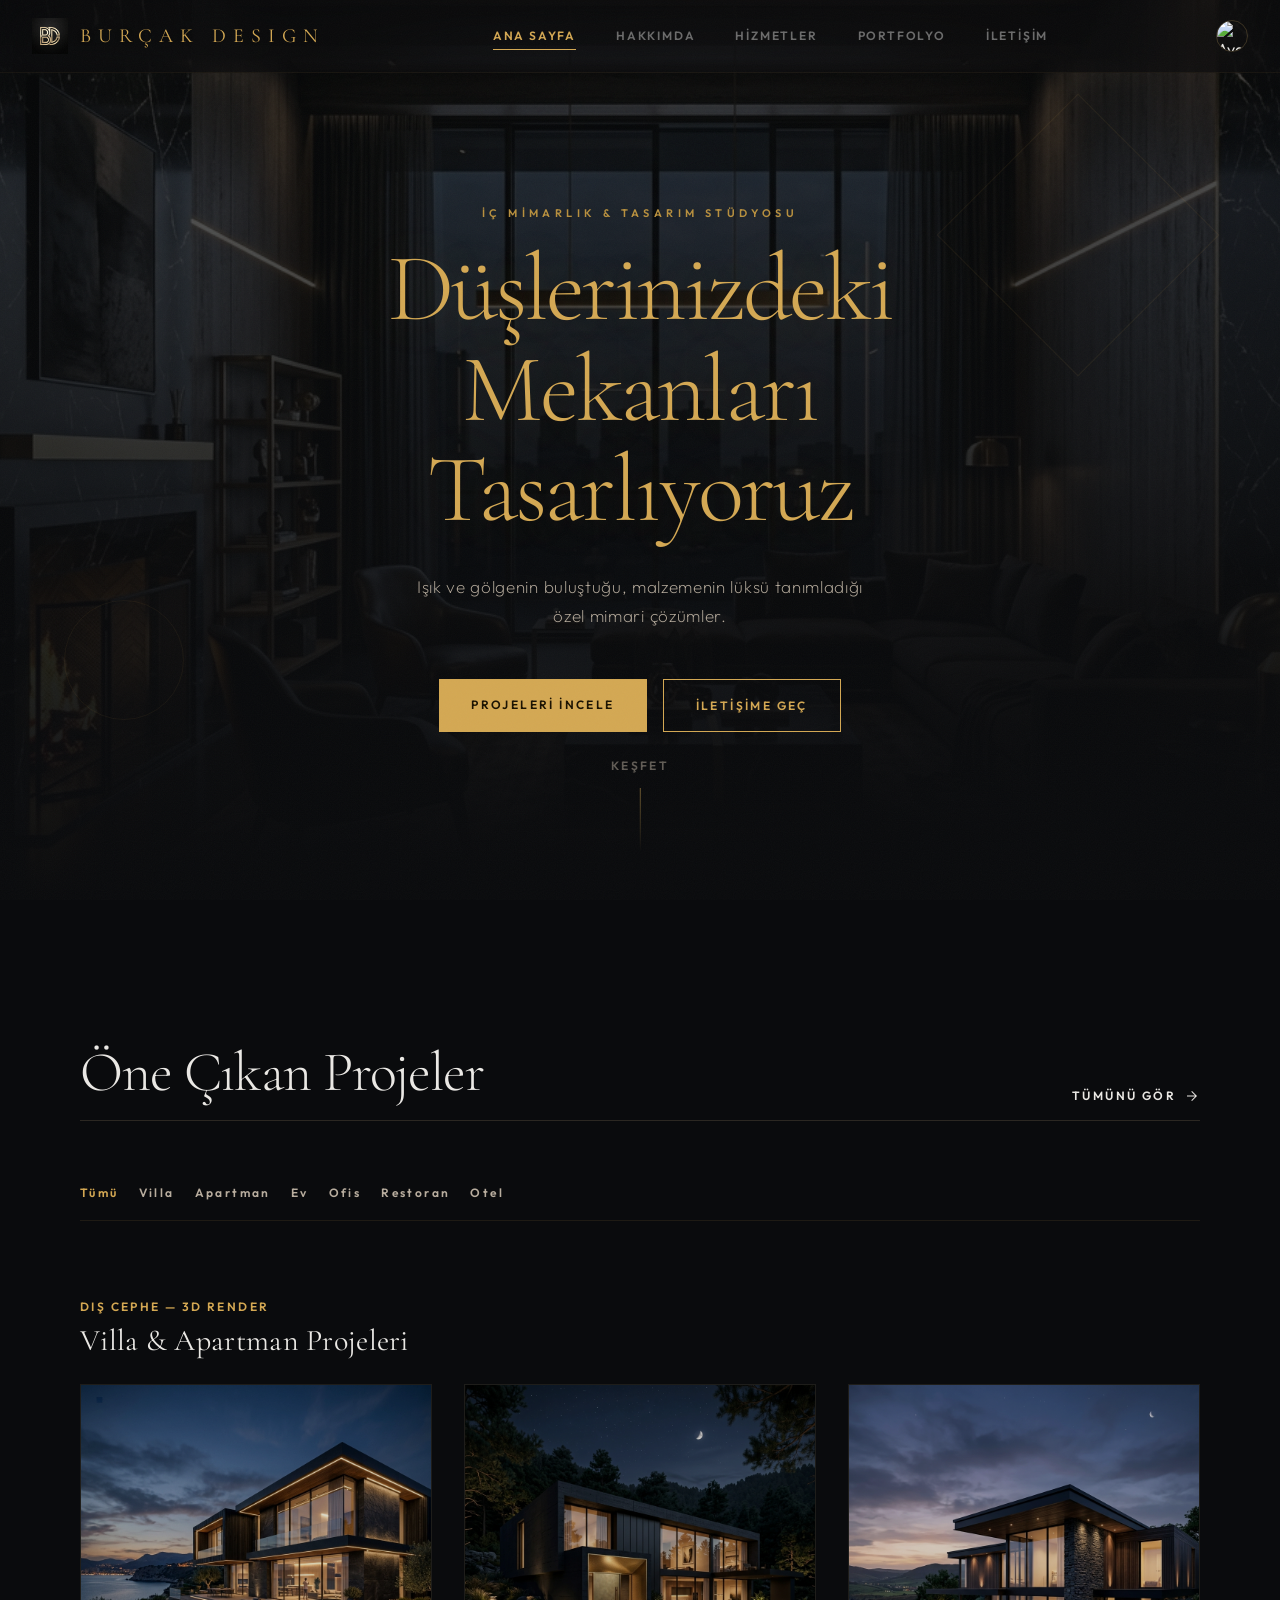
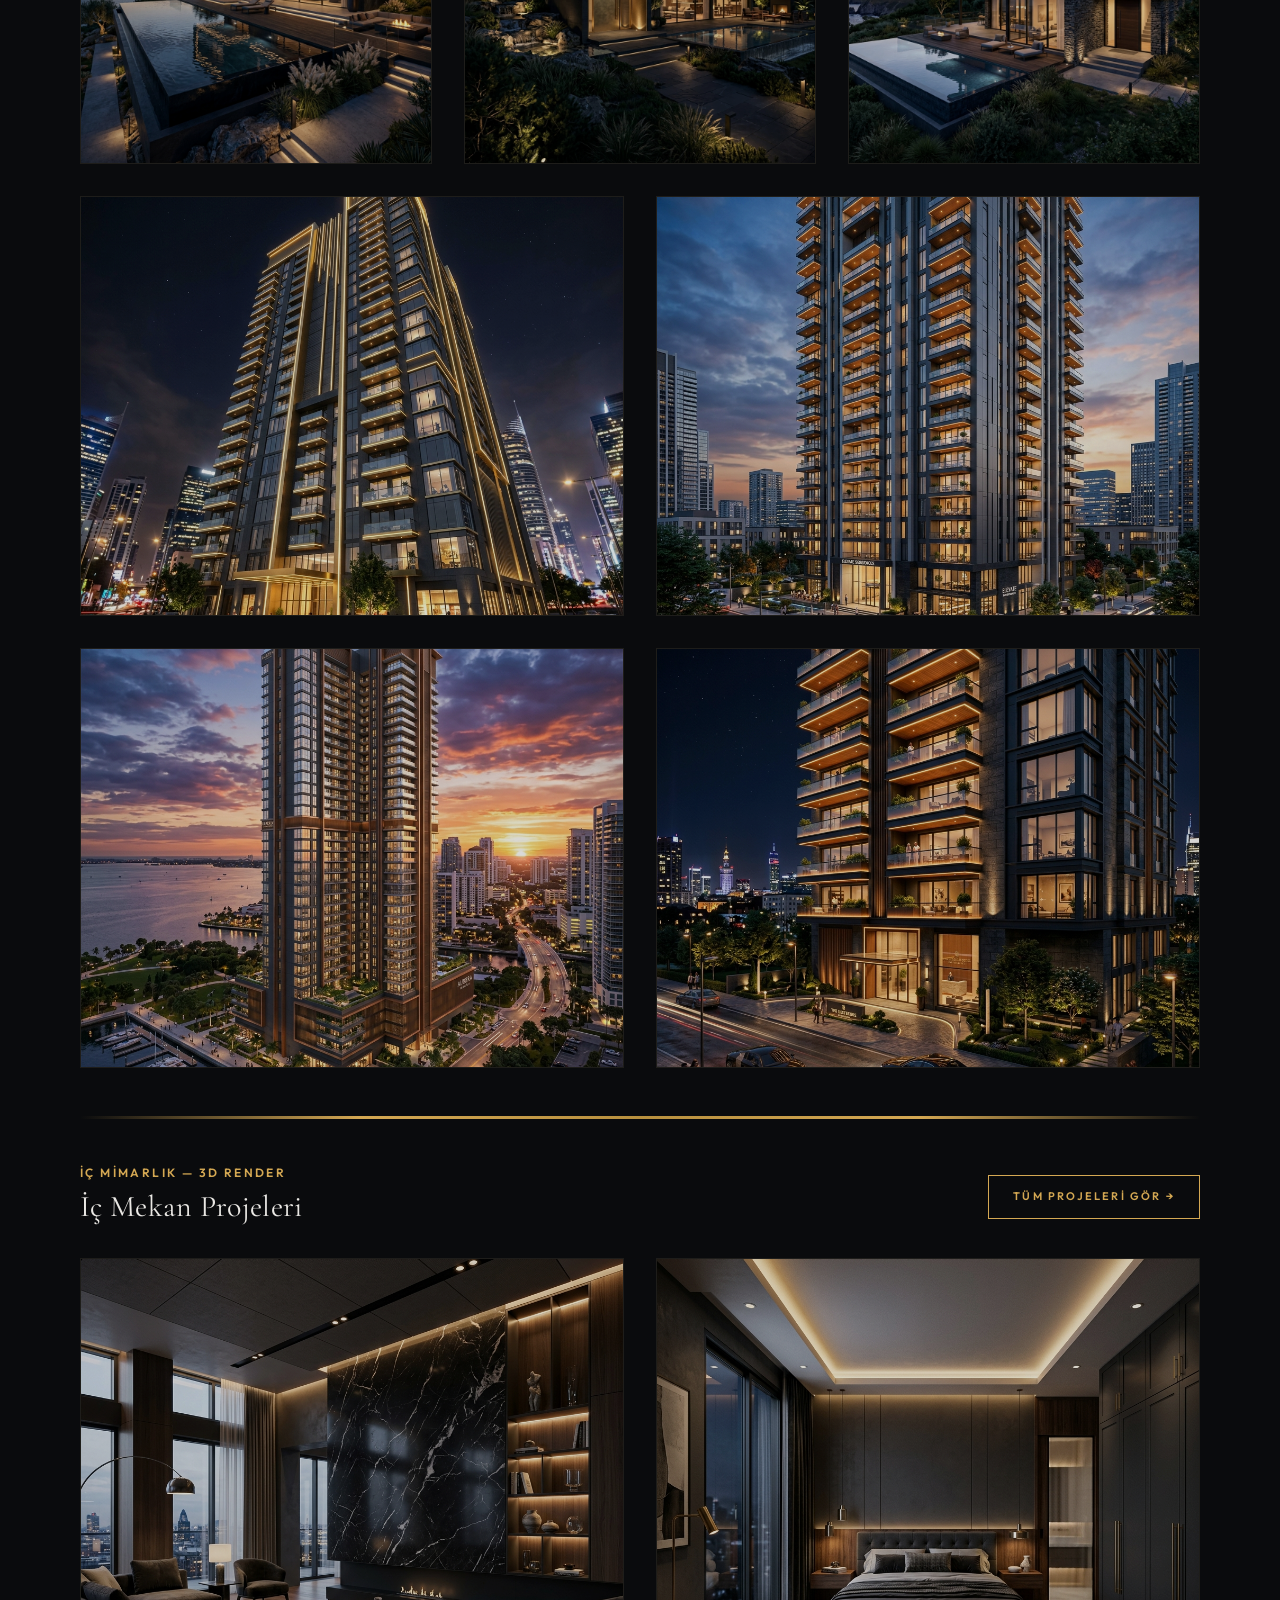
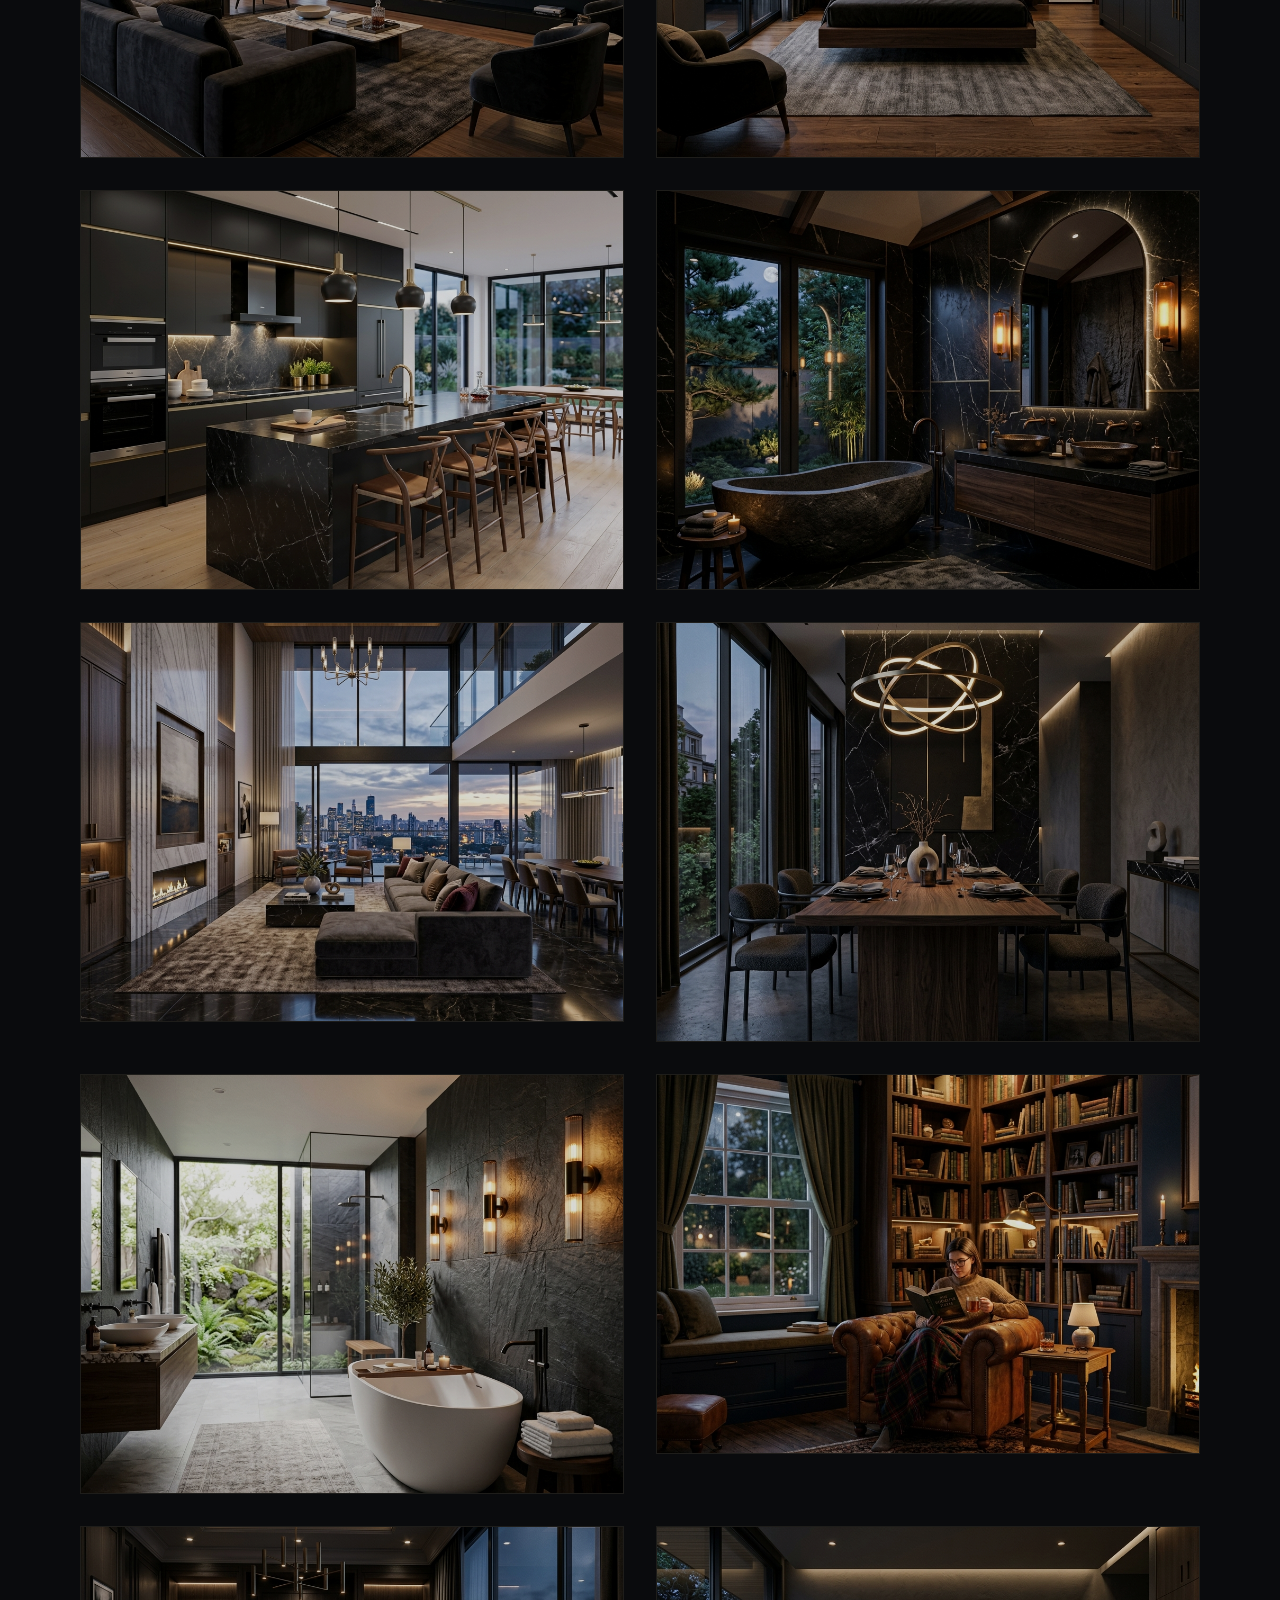
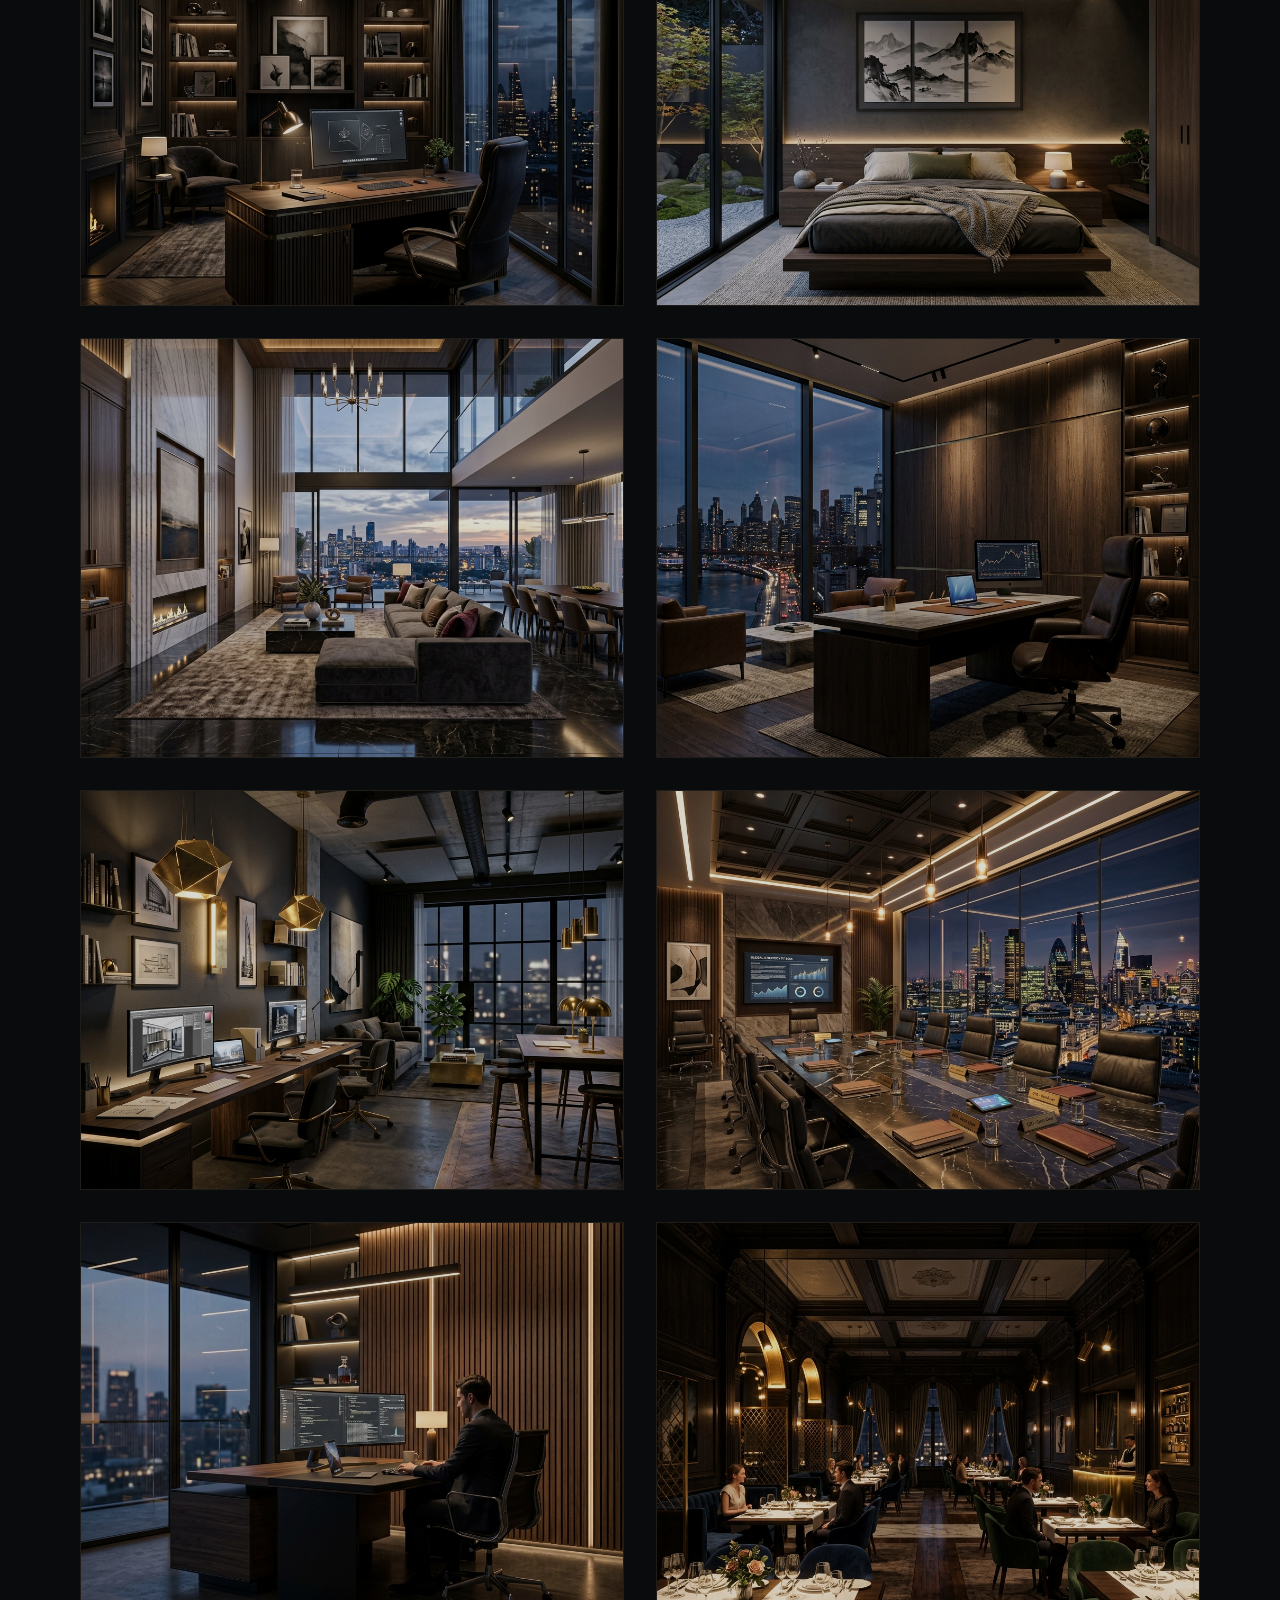
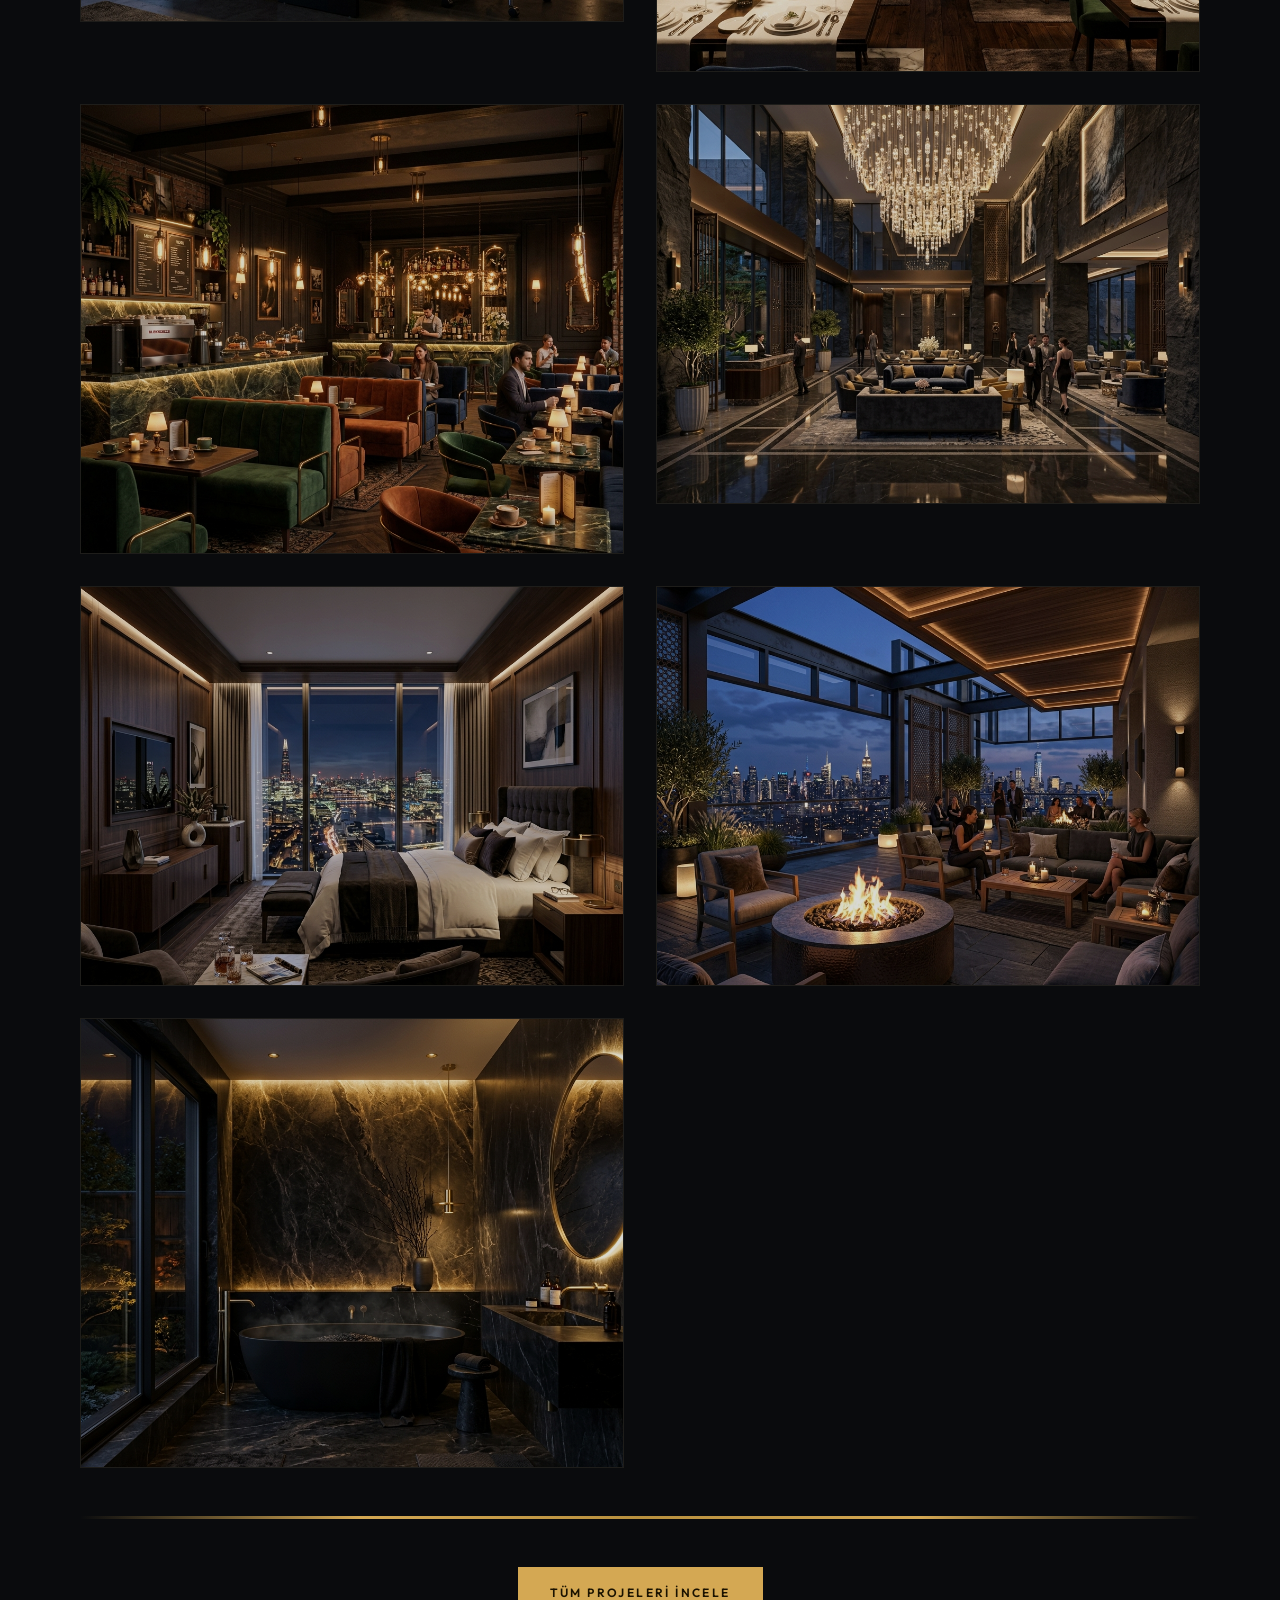
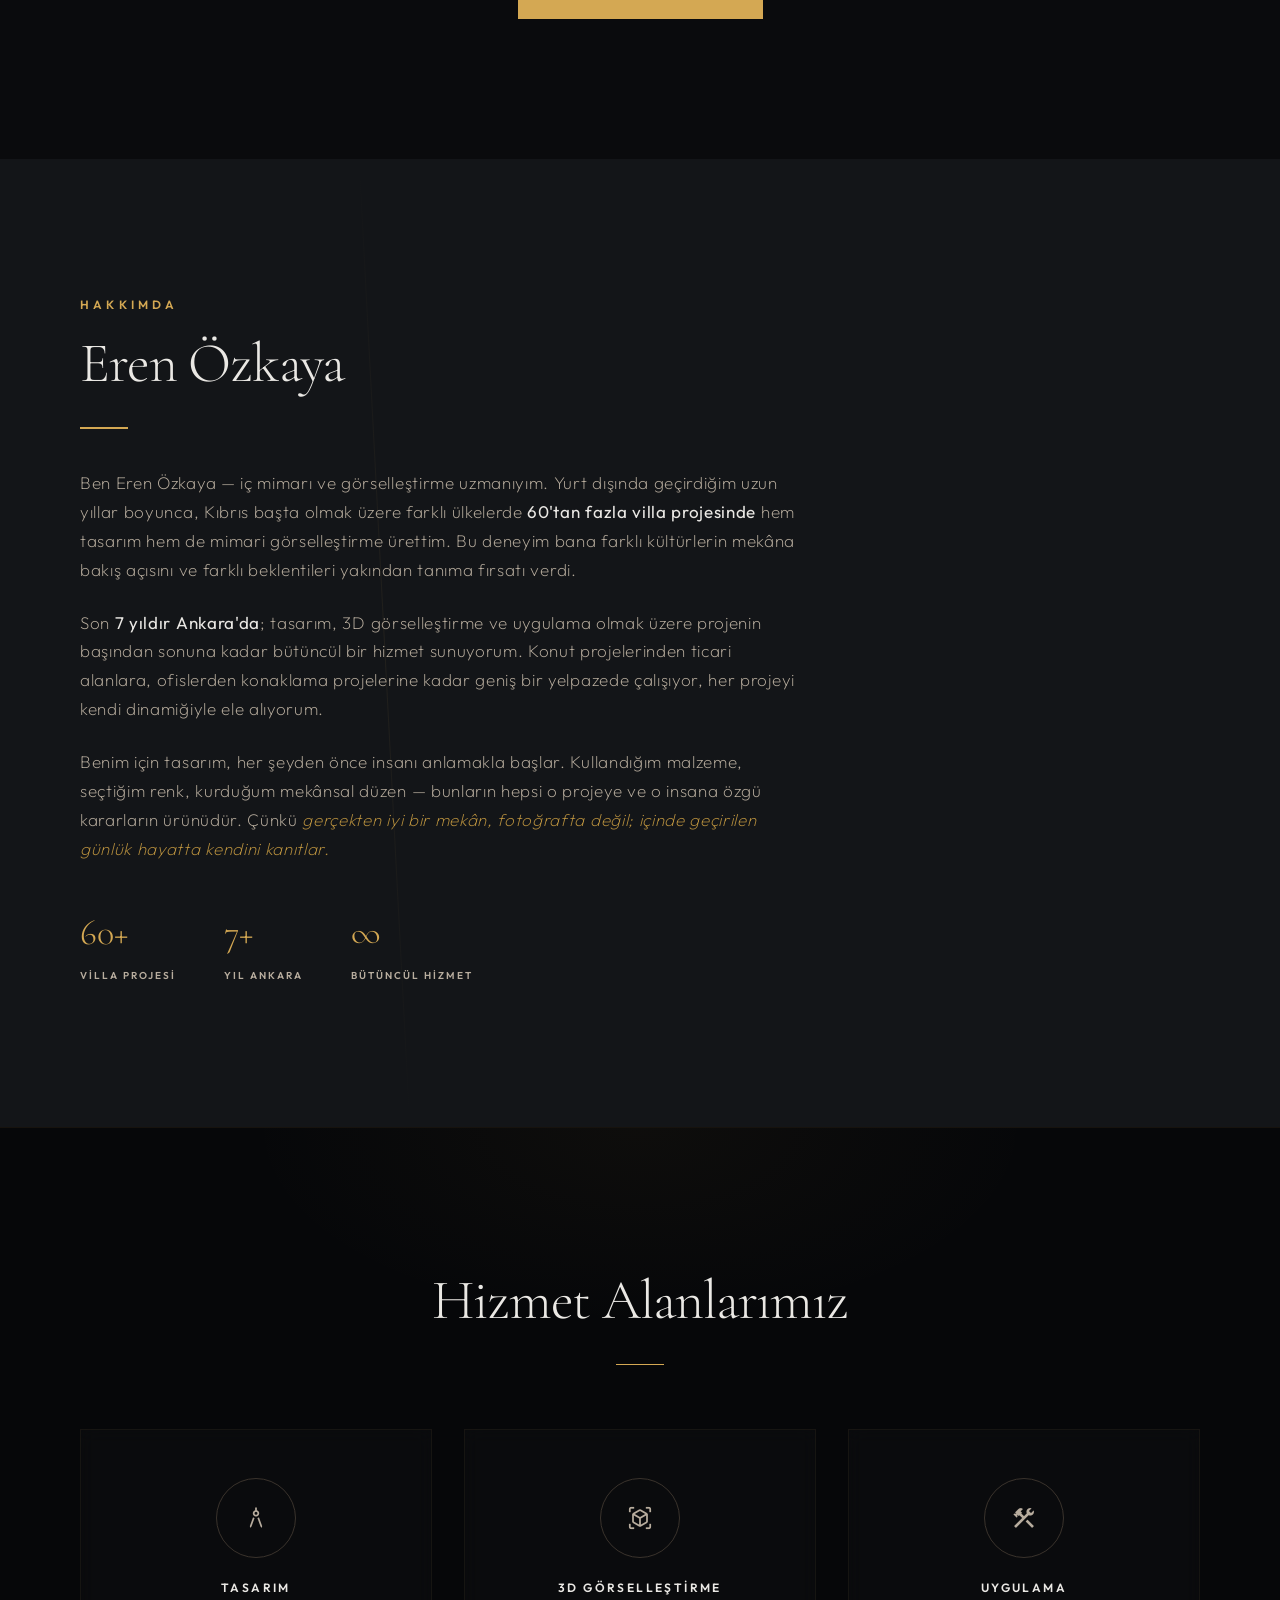
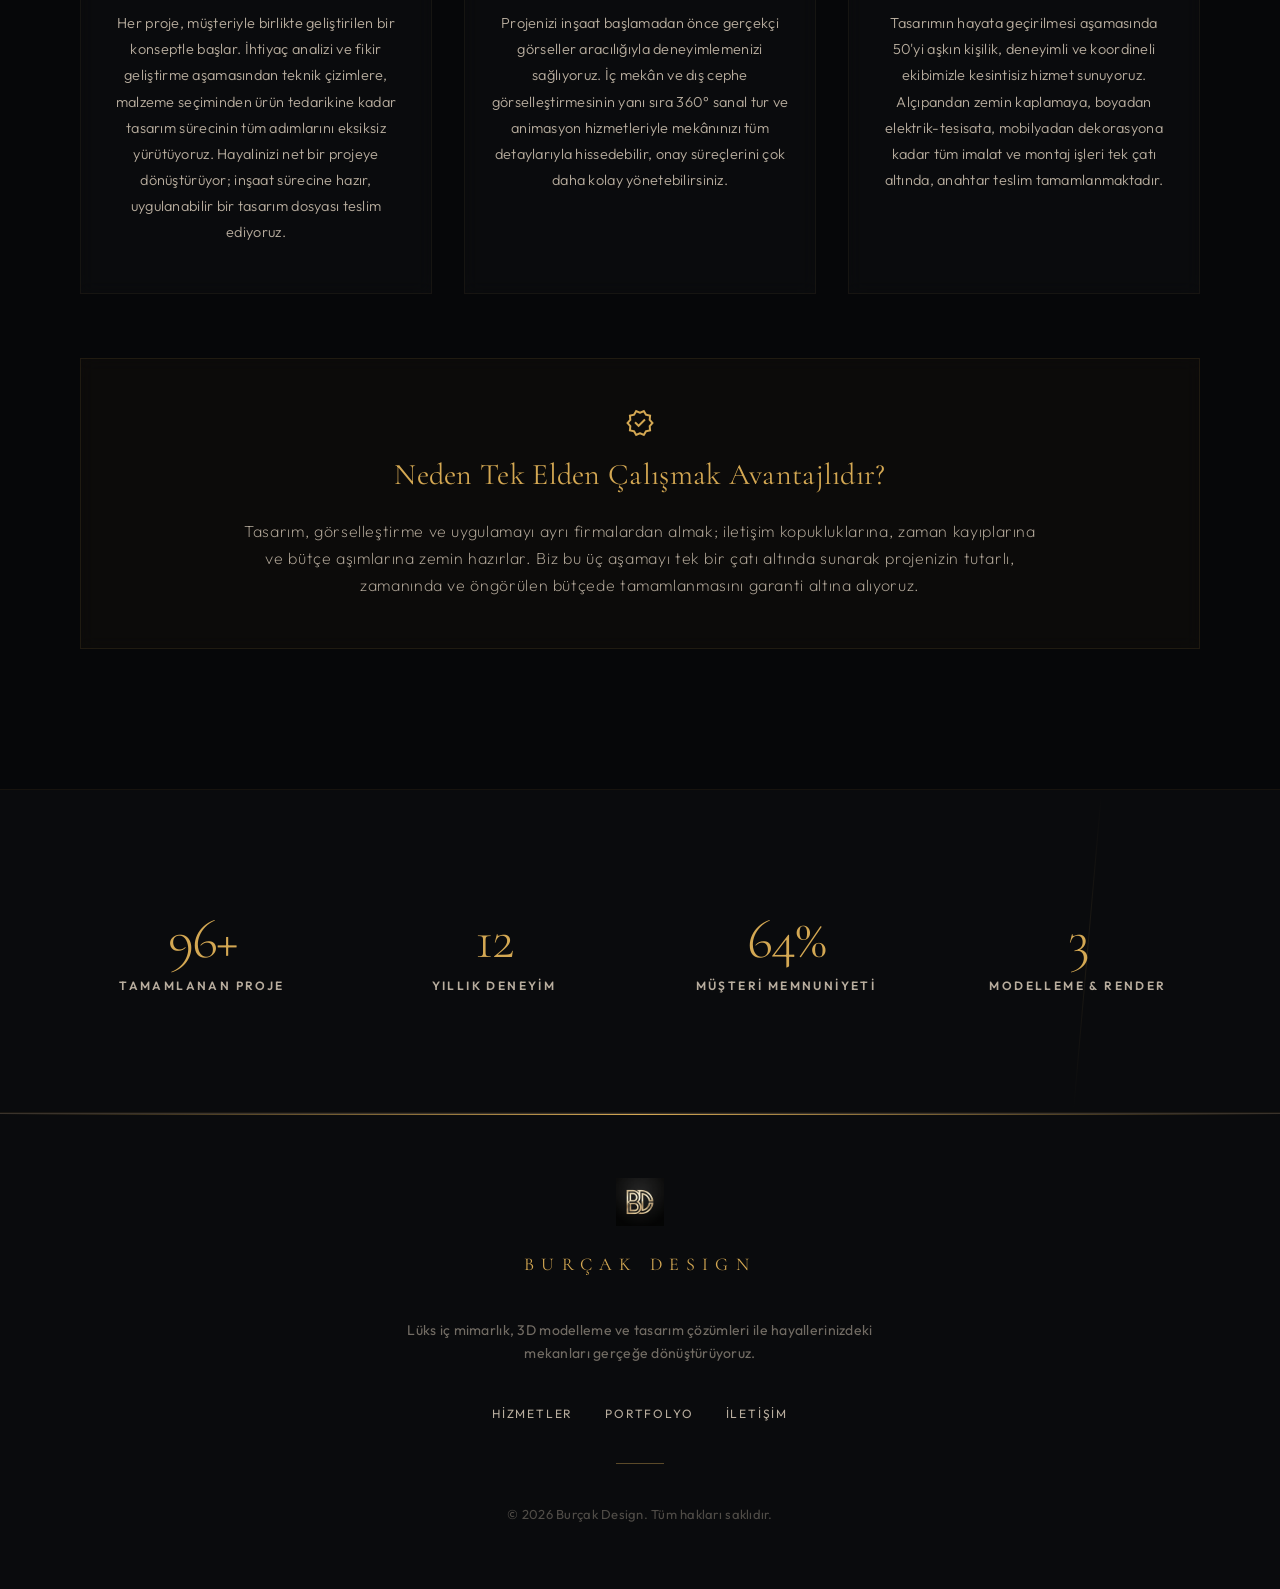
==== index.html @ 892129c7 "Initial commit" ====
<!DOCTYPE html>
<html lang="tr">
<head>
  <meta charset="utf-8"/>
  <meta name="viewport" content="width=device-width, initial-scale=1.0"/>
  <title>Burçak Design — İç Mimarlık & Tasarım</title>
  <meta name="description" content="Burçak Design - Lüks iç mimarlık, 3D modelleme, tasarım ve tadilat hizmetleri. Düşlerinizdeki mekanları tasarlıyoruz."/>
  <link rel="stylesheet" href="styles.css"/>
</head>
<body>

<!-- ===== PROJECT MODAL ===== -->
<div class="project-modal" id="projectModal" style="position:fixed;inset:0;background:rgba(0,0,0,0.8);opacity:0;visibility:hidden;transition:all 0.5s ease;display:flex;align-items:center;justify-content:center;z-index:50;backdrop-filter:blur(4px);">
  <div class="modal-content" style="background:var(--surface-container-low);border:0.5px solid rgba(78,70,57,0.3);border-radius:8px;padding:32px;max-width:600px;width:90%;max-height:80vh;overflow-y:auto;transform:scale(0.95);transition:transform 0.5s ease;position:relative;">
    <button id="closeModal" style="position:absolute;top:16px;right:16px;background:none;border:none;color:var(--on-surface);cursor:pointer;font-size:24px;display:flex;align-items:center;justify-content:center;width:32px;height:32px;transition:color 0.3s;">
      <span class="material-symbols-outlined">close</span>
    </button>
    <img id="modalImage" src="" alt="Project" style="width:100%;height:auto;border-radius:8px;margin-bottom:24px;max-height:300px;object-fit:cover;"/>
    <span id="modalCategory" style="font-size:12px;letter-spacing:0.2em;font-weight:600;color:var(--primary);display:inline-block;margin-bottom:12px;"></span>
    <h2 id="modalTitle" style="font-family:var(--font-serif);font-size:clamp(24px,3vw,32px);line-height:1.3;font-weight:400;color:var(--on-surface);"></h2>
  </div>
</div>

<!-- ===== HEADER ===== -->
<header class="header" id="main-header">
  <div class="header-inner">
    <button class="header-menu-btn" id="menuOpen" aria-label="Menü">
      <span class="material-symbols-outlined">menu</span>
    </button>
    <a href="index.html" class="header-logo" style="display:flex;align-items:center;gap:12px;">
      <img src="images/logo-icon.png" alt="Burçak Design Logo" style="height:36px;width:auto;"/>
      <span>BURÇAK DESIGN</span>
    </a>
    <nav class="header-nav" id="desktopNav">
      <a href="index.html" class="active">Ana Sayfa</a>
      <a href="#hakkimda">Hakkımda</a>
      <a href="hizmetler.html">Hizmetler</a>
      <a href="portfolyo.html">Portfolyo</a>
      <a href="iletisim.html">İletişim</a>
    </nav>
    <div style="width:32px;height:32px;border-radius:50%;border:1px solid rgba(233,193,118,0.2);overflow:hidden;">
      <img src="https://lh3.googleusercontent.com/aida-public/[base64]" alt="Avatar" style="width:100%;height:100%;object-fit:cover;"/>
    </div>
  </div>
</header>

<!-- ===== MOBILE NAV ===== -->
<div class="mobile-nav" id="mobileNav">
  <button class="mobile-nav-close" id="menuClose">
    <span class="material-symbols-outlined">close</span>
  </button>
  <a href="index.html" class="active">Ana Sayfa</a>
  <a href="#hakkimda">Hakkımda</a>
  <a href="hizmetler.html">Hizmetler</a>
  <a href="portfolyo.html">Portfolyo</a>
  <a href="iletisim.html">İletişim</a>
</div>

<!-- ===== HERO ===== -->
<section class="hero">
  <div class="hero-bg">
    <img src="images/hero.png" alt="Lüks iç mekan tasarımı"/>
    <div class="gradient-overlay"></div>
  </div>
  <!-- Decorative geometric accent -->
  <div style="position:absolute;top:15%;right:8%;width:200px;height:200px;border:0.5px solid rgba(212,168,83,0.08);transform:rotate(45deg);z-index:2;"></div>
  <div style="position:absolute;bottom:20%;left:5%;width:120px;height:120px;border:0.5px solid rgba(212,168,83,0.06);border-radius:50%;z-index:2;"></div>
  <div class="hero-content fade-in">
    <span class="font-label-caps" style="color:var(--primary-container);margin-bottom:20px;display:block;letter-spacing:0.4em;font-size:11px;">İç Mimarlık & Tasarım Stüdyosu</span>
    <h2 class="font-display-xl">Düşlerinizdeki<br/>Mekanları<br/>Tasarlıyoruz</h2>
    <p class="font-body-lg" style="margin-top:32px;">Işık ve gölgenin buluştuğu, malzemenin lüksü tanımladığı<br/>özel mimari çözümler.</p>
    <div style="display:flex;gap:16px;justify-content:center;margin-top:48px;flex-wrap:wrap;">
      <a href="portfolyo.html" class="btn-primary">Projeleri İncele</a>
      <a href="iletisim.html" class="btn-ghost">İletişime Geç</a>
    </div>
  </div>
  <div class="hero-scroll">
    <span class="font-label-caps">Keşfet</span>
    <div class="line"></div>
  </div>
</section>

<!-- ===== ÖNE ÇIKAN PROJELER ===== -->
<section class="section-padding" style="background:var(--bg);">
  <div class="container">
    <div class="section-header-row fade-in">
      <h3 class="font-headline-lg">Öne Çıkan Projeler</h3>
      <a href="portfolyo.html" class="explore-link font-label-caps">
        Tümünü Gör
        <span class="material-symbols-outlined">arrow_forward</span>
      </a>
    </div>
    
    <!-- Filter Bar -->
    <div style="display:flex;gap:20px;margin-bottom:32px;padding-bottom:16px;border-bottom:0.5px solid rgba(212,168,83,0.1);overflow-x:auto;">
      <button class="home-filter-btn" data-filter="all" style="font-size:12px;letter-spacing:0.2em;font-weight:600;color:var(--primary);border-bottom:2px solid var(--primary);padding-bottom:4px;cursor:pointer;white-space:nowrap;background:none;border:none;font-family:var(--font-sans);transition:color 0.3s;">Tümü</button>
      <button class="home-filter-btn" data-filter="villa" style="font-size:12px;letter-spacing:0.2em;font-weight:600;color:var(--on-surface-variant);padding-bottom:4px;cursor:pointer;white-space:nowrap;background:none;border:none;font-family:var(--font-sans);transition:color 0.3s;">Villa</button>
      <button class="home-filter-btn" data-filter="apartman" style="font-size:12px;letter-spacing:0.2em;font-weight:600;color:var(--on-surface-variant);padding-bottom:4px;cursor:pointer;white-space:nowrap;background:none;border:none;font-family:var(--font-sans);transition:color 0.3s;">Apartman</button>
      <button class="home-filter-btn" data-filter="ev" style="font-size:12px;letter-spacing:0.2em;font-weight:600;color:var(--on-surface-variant);padding-bottom:4px;cursor:pointer;white-space:nowrap;background:none;border:none;font-family:var(--font-sans);transition:color 0.3s;">Ev</button>
      <button class="home-filter-btn" data-filter="ofis" style="font-size:12px;letter-spacing:0.2em;font-weight:600;color:var(--on-surface-variant);padding-bottom:4px;cursor:pointer;white-space:nowrap;background:none;border:none;font-family:var(--font-sans);transition:color 0.3s;">Ofis</button>
      <button class="home-filter-btn" data-filter="restoran" style="font-size:12px;letter-spacing:0.2em;font-weight:600;color:var(--on-surface-variant);padding-bottom:4px;cursor:pointer;white-space:nowrap;background:none;border:none;font-family:var(--font-sans);transition:color 0.3s;">Restoran</button>
      <button class="home-filter-btn" data-filter="otel" style="font-size:12px;letter-spacing:0.2em;font-weight:600;color:var(--on-surface-variant);padding-bottom:4px;cursor:pointer;white-space:nowrap;background:none;border:none;font-family:var(--font-sans);transition:color 0.3s;">Otel</button>
    </div>
    
    <!-- Dış Cephe Başlık -->
    <div class="section-divider" style="margin-bottom:24px;padding-top:48px;">
      <span class="font-label-caps" style="color:var(--primary);display:block;margin-bottom:8px;">DIŞ CEPHE — 3D RENDER</span>
      <h4 class="font-headline-md" style="color:var(--on-surface);">Villa & Apartman Projeleri</h4>
    </div>

    <div class="project-grid" style="margin-bottom:0;">
      <!-- Villa 1 -->
      <div class="home-project-card col-4 fade-in" data-category="villa" data-project-title="Obsidian Villa" data-project-category="Villa" style="height:380px;">
        <img src="images/villa1.png" alt="Obsidian Villa" style="position:absolute;inset:0;width:100%;height:100%;object-fit:cover;object-position:center;"/>
        <div class="overlay">
          <span class="font-label-caps tag">Villa</span>
          <h4 class="font-headline-md" style="color:var(--on-surface)">Obsidian Villa</h4>
        </div>
      </div>
      <!-- Villa 2 -->
      <div class="home-project-card col-4 fade-in" data-category="villa" data-project-title="Noir Residence" data-project-category="Villa" style="height:380px;">
        <img src="images/villa2.png" alt="Noir Residence" style="position:absolute;inset:0;width:100%;height:100%;object-fit:cover;object-position:center;"/>
        <div class="overlay">
          <span class="font-label-caps tag">Villa</span>
          <h4 class="font-headline-md" style="color:var(--on-surface)">Noir Residence</h4>
        </div>
      </div>
      <!-- Villa 3 -->
      <div class="home-project-card col-4 fade-in" data-category="villa" data-project-title="Shadow House" data-project-category="Villa" style="height:380px;">
        <img src="images/villa3.png" alt="Shadow House" style="position:absolute;inset:0;width:100%;height:100%;object-fit:cover;object-position:center;"/>
        <div class="overlay">
          <span class="font-label-caps tag">Villa</span>
          <h4 class="font-headline-md" style="color:var(--on-surface)">Shadow House</h4>
        </div>
      </div>
      <!-- Apartman 1 -->
      <div class="home-project-card col-6 fade-in" data-category="apartman" data-project-title="Onyx Tower" data-project-category="Apartman" style="height:420px;">
        <img src="images/apt1.png" alt="Onyx Tower" style="position:absolute;inset:0;width:100%;height:100%;object-fit:cover;object-position:center;"/>
        <div class="overlay">
          <span class="font-label-caps tag">Apartman</span>
          <h4 class="font-headline-md" style="color:var(--on-surface)">Onyx Tower</h4>
        </div>
      </div>
      <!-- Apartman 2 -->
      <div class="home-project-card col-6 fade-in" data-category="apartman" data-project-title="Slate Residences" data-project-category="Apartman" style="height:420px;">
        <img src="images/apt2.png" alt="Slate Residences" style="position:absolute;inset:0;width:100%;height:100%;object-fit:cover;object-position:center;"/>
        <div class="overlay">
          <span class="font-label-caps tag">Apartman</span>
          <h4 class="font-headline-md" style="color:var(--on-surface)">Slate Residences</h4>
        </div>
      </div>
      <!-- Apartman 3 -->
      <div class="home-project-card col-6 fade-in" data-category="apartman" data-project-title="Metropolis Highrise" data-project-category="Apartman" style="height:420px;">
        <img src="images/apt3.png" alt="Metropolis Highrise" style="position:absolute;inset:0;width:100%;height:100%;object-fit:cover;"/>
        <div class="overlay"><span class="font-label-caps tag">Apartman</span><h4 class="font-headline-md" style="color:var(--on-surface)">Metropolis Highrise</h4></div>
      </div>
      <!-- Apartman 4 -->
      <div class="home-project-card col-6 fade-in" data-category="apartman" data-project-title="Lumina Tower" data-project-category="Apartman" style="height:420px;">
        <img src="images/apt4.png" alt="Lumina Tower" style="position:absolute;inset:0;width:100%;height:100%;object-fit:cover;"/>
        <div class="overlay"><span class="font-label-caps tag">Apartman</span><h4 class="font-headline-md" style="color:var(--on-surface)">Lumina Tower</h4></div>
      </div>
    </div>

    <!-- ALTIN ŞERİT -->
    <div class="section-divider" style="width:100%;height:3px;background:linear-gradient(to right, transparent, var(--primary), var(--primary-container), var(--primary), transparent);margin:48px 0;"></div>

    <!-- İç Mimarlık Başlık + Link -->
    <div class="section-divider" style="display:flex;justify-content:space-between;align-items:center;margin-bottom:32px;">
      <div>
        <span class="font-label-caps" style="color:var(--primary);display:block;margin-bottom:8px;">İÇ MİMARLIK — 3D RENDER</span>
        <h4 class="font-headline-md" style="color:var(--on-surface);">İç Mekan Projeleri</h4>
      </div>
      <a href="portfolyo.html" class="btn-ghost" style="font-size:11px;padding:12px 24px;">Tüm Projeleri Gör →</a>
    </div>

    <div class="project-grid">
      <!-- Ev -->
      <div class="home-project-card col-6 fade-in" data-category="ev" data-project-title="The Obsidian Penthouse" data-project-category="Ev" style="height:500px;">
        <img src="images/salon1.png" alt="The Obsidian Penthouse" style="position:absolute;inset:0;width:100%;height:100%;object-fit:cover;object-position:center;"/>
        <div class="overlay">
          <span class="font-label-caps tag">Ev</span>
          <h4 class="font-headline-md" style="color:var(--on-surface)">The Obsidian Penthouse</h4>
        </div>
      </div>
      <div class="home-project-card col-6 fade-in" data-category="ev" data-project-title="Noir Bedroom Suite" data-project-category="Ev" style="height:500px;">
        <img src="images/yatak1.png" alt="Noir Bedroom Suite" style="position:absolute;inset:0;width:100%;height:100%;object-fit:cover;"/>
        <div class="overlay"><span class="font-label-caps tag">Ev</span><h4 class="font-headline-md" style="color:var(--on-surface)">Noir Bedroom Suite</h4></div>
      </div>
      <div class="home-project-card col-6 fade-in" data-category="ev" data-project-title="Dark Kitchen" data-project-category="Ev" style="height:400px;">
        <img src="images/mutfak1.png" alt="Dark Kitchen" style="position:absolute;inset:0;width:100%;height:100%;object-fit:cover;"/>
        <div class="overlay"><span class="font-label-caps tag">Ev</span><h4 class="font-headline-md" style="color:var(--on-surface)">Dark Kitchen</h4></div>
      </div>
      <div class="home-project-card col-6 fade-in" data-category="ev" data-project-title="Spa Bathroom" data-project-category="Ev" style="height:400px;">
        <img src="images/banyo1.png" alt="Spa Bathroom" style="position:absolute;inset:0;width:100%;height:100%;object-fit:cover;"/>
        <div class="overlay"><span class="font-label-caps tag">Ev</span><h4 class="font-headline-md" style="color:var(--on-surface)">Spa Bathroom</h4></div>
      </div>
      <div class="home-project-card col-6 fade-in" data-category="ev" data-project-title="Modern Living Room" data-project-category="Ev" style="height:400px;">
        <img src="images/ev1.png" alt="Modern Living Room" style="position:absolute;inset:0;width:100%;height:100%;object-fit:cover;"/>
        <div class="overlay"><span class="font-label-caps tag">Ev</span><h4 class="font-headline-md" style="color:var(--on-surface)">Modern Living Room</h4></div>
      </div>
      <div class="home-project-card col-6 fade-in" data-category="ev" data-project-title="Minimalist Dining Area" data-project-category="Ev" style="height:420px;">
        <img src="images/ev2.png" alt="Minimalist Dining Area" style="position:absolute;inset:0;width:100%;height:100%;object-fit:cover;"/>
        <div class="overlay"><span class="font-label-caps tag">Ev</span><h4 class="font-headline-md" style="color:var(--on-surface)">Minimalist Dining Area</h4></div>
      </div>
      <div class="home-project-card col-6 fade-in" data-category="ev" data-project-title="Luxury Master Bath" data-project-category="Ev" style="height:420px;">
        <img src="images/ev3.png" alt="Luxury Master Bath" style="position:absolute;inset:0;width:100%;height:100%;object-fit:cover;"/>
        <div class="overlay"><span class="font-label-caps tag">Ev</span><h4 class="font-headline-md" style="color:var(--on-surface)">Luxury Master Bath</h4></div>
      </div>
      <div class="home-project-card col-6 fade-in" data-category="ev" data-project-title="Cozy Reading Nook" data-project-category="Ev" style="height:380px;">
        <img src="images/ev4.png" alt="Cozy Reading Nook" style="position:absolute;inset:0;width:100%;height:100%;object-fit:cover;"/>
        <div class="overlay"><span class="font-label-caps tag">Ev</span><h4 class="font-headline-md" style="color:var(--on-surface)">Cozy Reading Nook</h4></div>
      </div>
      <div class="home-project-card col-6 fade-in" data-category="ev" data-project-title="Elegant Home Office" data-project-category="Ev" style="height:380px;">
        <img src="images/ev5.png" alt="Elegant Home Office" style="position:absolute;inset:0;width:100%;height:100%;object-fit:cover;"/>
        <div class="overlay"><span class="font-label-caps tag">Ev</span><h4 class="font-headline-md" style="color:var(--on-surface)">Elegant Home Office</h4></div>
      </div>
      <div class="home-project-card col-6 fade-in" data-category="ev" data-project-title="Zen Bedroom" data-project-category="Ev" style="height:380px;">
        <img src="images/ev6.png" alt="Zen Bedroom" style="position:absolute;inset:0;width:100%;height:100%;object-fit:cover;"/>
        <div class="overlay"><span class="font-label-caps tag">Ev</span><h4 class="font-headline-md" style="color:var(--on-surface)">Zen Bedroom</h4></div>
      </div>
      <div class="home-project-card col-6 fade-in" data-category="ev" data-project-title="The Obsidian Kitchen" data-project-category="Ev" style="height:420px;">
        <img src="images/project1.png" alt="The Obsidian Kitchen" style="position:absolute;inset:0;width:100%;height:100%;object-fit:cover;"/>
        <div class="overlay"><span class="font-label-caps tag">Ev</span><h4 class="font-headline-md" style="color:var(--on-surface)">The Obsidian Kitchen</h4></div>
      </div>
      <!-- Ofis -->
      <div class="home-project-card col-6 fade-in" data-category="ofis" data-project-title="Executive Office" data-project-category="Ofis" style="height:420px;">
        <img src="images/ofis1.png" alt="Executive Office" style="position:absolute;inset:0;width:100%;height:100%;object-fit:cover;"/>
        <div class="overlay"><span class="font-label-caps tag">Ofis</span><h4 class="font-headline-md" style="color:var(--on-surface)">Executive Office</h4></div>
      </div>
      <div class="home-project-card col-6 fade-in" data-category="ofis" data-project-title="Creative Studio" data-project-category="Ofis" style="height:400px;">
        <img src="images/ofis2.png" alt="Creative Studio" style="position:absolute;inset:0;width:100%;height:100%;object-fit:cover;"/>
        <div class="overlay"><span class="font-label-caps tag">Ofis</span><h4 class="font-headline-md" style="color:var(--on-surface)">Creative Studio</h4></div>
      </div>
      <div class="home-project-card col-6 fade-in" data-category="ofis" data-project-title="Corporate Boardroom" data-project-category="Ofis" style="height:400px;">
        <img src="images/ofis3.png" alt="Corporate Boardroom" style="position:absolute;inset:0;width:100%;height:100%;object-fit:cover;"/>
        <div class="overlay"><span class="font-label-caps tag">Ofis</span><h4 class="font-headline-md" style="color:var(--on-surface)">Corporate Boardroom</h4></div>
      </div>
      <div class="home-project-card col-6 fade-in" data-category="ofis" data-project-title="Tech Workspace" data-project-category="Ofis" style="height:400px;">
        <img src="images/ofis4.png" alt="Tech Workspace" style="position:absolute;inset:0;width:100%;height:100%;object-fit:cover;"/>
        <div class="overlay"><span class="font-label-caps tag">Ofis</span><h4 class="font-headline-md" style="color:var(--on-surface)">Tech Workspace</h4></div>
      </div>
      <!-- Restoran -->
      <div class="home-project-card col-6 fade-in" data-category="restoran" data-project-title="Fine Dining Hall" data-project-category="Restoran" style="height:450px;">
        <img src="images/restoran2.png" alt="Fine Dining Hall" style="position:absolute;inset:0;width:100%;height:100%;object-fit:cover;"/>
        <div class="overlay"><span class="font-label-caps tag">Restoran</span><h4 class="font-headline-md" style="color:var(--on-surface)">Fine Dining Hall</h4></div>
      </div>
      <div class="home-project-card col-6 fade-in" data-category="restoran" data-project-title="Cozy Cafe" data-project-category="Restoran" style="height:450px;">
        <img src="images/restoran3.png" alt="Cozy Cafe" style="position:absolute;inset:0;width:100%;height:100%;object-fit:cover;"/>
        <div class="overlay"><span class="font-label-caps tag">Restoran</span><h4 class="font-headline-md" style="color:var(--on-surface)">Cozy Cafe</h4></div>
      </div>
      <!-- Otel -->
      <div class="home-project-card col-6 fade-in" data-category="otel" data-project-title="Grand Lobby" data-project-category="Otel" style="height:400px;">
        <img src="images/otel2.png" alt="Grand Lobby" style="position:absolute;inset:0;width:100%;height:100%;object-fit:cover;"/>
        <div class="overlay"><span class="font-label-caps tag">Otel</span><h4 class="font-headline-md" style="color:var(--on-surface)">Grand Lobby</h4></div>
      </div>
      <div class="home-project-card col-6 fade-in" data-category="otel" data-project-title="Luxury Suite" data-project-category="Otel" style="height:400px;">
        <img src="images/otel3.png" alt="Luxury Suite" style="position:absolute;inset:0;width:100%;height:100%;object-fit:cover;"/>
        <div class="overlay"><span class="font-label-caps tag">Otel</span><h4 class="font-headline-md" style="color:var(--on-surface)">Luxury Suite</h4></div>
      </div>
      <div class="home-project-card col-6 fade-in" data-category="otel" data-project-title="Rooftop Lounge" data-project-category="Otel" style="height:400px;">
        <img src="images/otel4.png" alt="Rooftop Lounge" style="position:absolute;inset:0;width:100%;height:100%;object-fit:cover;"/>
        <div class="overlay"><span class="font-label-caps tag">Otel</span><h4 class="font-headline-md" style="color:var(--on-surface)">Rooftop Lounge</h4></div>
      </div>
      <div class="home-project-card col-6 fade-in" data-category="otel" data-project-title="Aura Spa Retreat" data-project-category="Otel" style="height:450px;">
        <img src="images/project2.png" alt="Aura Spa Retreat" style="position:absolute;inset:0;width:100%;height:100%;object-fit:cover;"/>
        <div class="overlay"><span class="font-label-caps tag">Otel</span><h4 class="font-headline-md" style="color:var(--on-surface)">Aura Spa Retreat</h4></div>
      </div>
    </div>

    <!-- Alt Altın Şerit -->
    <div style="width:100%;height:3px;background:linear-gradient(to right, transparent, var(--primary), var(--primary-container), var(--primary), transparent);margin-top:48px;"></div>

    <!-- Tüm Projeler CTA -->
    <div style="text-align:center;padding:48px 0 0;">
      <a href="portfolyo.html" class="btn-primary">Tüm Projeleri İncele</a>
    </div>

  </div>
</section>
<!-- ===== HAKKIMDA ===== -->
<section id="hakkimda" class="section-padding" style="background:var(--surface-container-low);position:relative;overflow:hidden;">
  <!-- Decorative diagonal line -->
  <div style="position:absolute;top:0;left:30%;width:1px;height:100%;background:linear-gradient(to bottom, transparent, rgba(212,168,83,0.08), transparent);transform:rotate(-3deg);"></div>
  <div class="container">
    <div style="display:grid;grid-template-columns:1fr;gap:64px;align-items:center;" class="about-grid">
      <!-- Left: Content -->
      <div class="fade-in" style="max-width:720px;">
        <span class="font-label-caps" style="color:var(--primary);display:block;margin-bottom:20px;letter-spacing:0.35em;">HAKKIMDA</span>
        <h3 class="font-headline-lg" style="margin-bottom:32px;">Eren Özkaya</h3>
        <div style="width:48px;height:2px;background:var(--primary);margin-bottom:40px;"></div>
        <p class="font-body-lg" style="color:var(--on-surface-variant);margin-bottom:24px;">
          Ben Eren Özkaya — iç mimarı ve görselleştirme uzmanıyım. Yurt dışında geçirdiğim uzun yıllar boyunca, Kıbrıs başta olmak üzere farklı ülkelerde <strong style="color:var(--on-surface);font-weight:400;">60'tan fazla villa projesinde</strong> hem tasarım hem de mimari görselleştirme ürettim. Bu deneyim bana farklı kültürlerin mekâna bakış açısını ve farklı beklentileri yakından tanıma fırsatı verdi.
        </p>
        <p class="font-body-lg" style="color:var(--on-surface-variant);margin-bottom:24px;">
          Son <strong style="color:var(--on-surface);font-weight:400;">7 yıldır Ankara'da</strong>; tasarım, 3D görselleştirme ve uygulama olmak üzere projenin başından sonuna kadar bütüncül bir hizmet sunuyorum. Konut projelerinden ticari alanlara, ofislerden konaklama projelerine kadar geniş bir yelpazede çalışıyor, her projeyi kendi dinamiğiyle ele alıyorum.
        </p>
        <p class="font-body-lg" style="color:var(--on-surface-variant);margin-bottom:40px;">
          Benim için tasarım, her şeyden önce insanı anlamakla başlar. Kullandığım malzeme, seçtiğim renk, kurduğum mekânsal düzen — bunların hepsi o projeye ve o insana özgü kararların ürünüdür. Çünkü <em style="font-style:italic;color:var(--primary-container);">gerçekten iyi bir mekân, fotoğrafta değil; içinde geçirilen günlük hayatta kendini kanıtlar.</em>
        </p>
        <!-- Mini Stats -->
        <div style="display:flex;gap:48px;flex-wrap:wrap;">
          <div>
            <div style="font-family:var(--font-serif);font-size:36px;color:var(--primary);font-weight:300;">60+</div>
            <span class="font-label-caps" style="color:var(--on-surface-variant);font-size:10px;">Villa Projesi</span>
          </div>
          <div>
            <div style="font-family:var(--font-serif);font-size:36px;color:var(--primary);font-weight:300;">7+</div>
            <span class="font-label-caps" style="color:var(--on-surface-variant);font-size:10px;">Yıl Ankara</span>
          </div>
          <div>
            <div style="font-family:var(--font-serif);font-size:36px;color:var(--primary);font-weight:300;">∞</div>
            <span class="font-label-caps" style="color:var(--on-surface-variant);font-size:10px;">Bütüncül Hizmet</span>
          </div>
        </div>
      </div>
    </div>
  </div>
</section>

<!-- ===== HİZMET ALANLARI ===== -->
<section class="section-padding" style="background:var(--surface-container-lowest);border-top:0.5px solid rgba(212,168,83,0.08);border-bottom:0.5px solid rgba(212,168,83,0.08);position:relative;overflow:hidden;">
  <!-- Background glow -->
  <div style="position:absolute;top:-200px;left:50%;transform:translateX(-50%);width:800px;height:400px;background:radial-gradient(ellipse, rgba(212,168,83,0.04) 0%, transparent 70%);pointer-events:none;"></div>
  <div class="container" style="position:relative;z-index:2;">
    <div class="section-header fade-in" style="text-align:center;align-items:center;">
      <h3 class="font-headline-lg">Hizmet Alanlarımız</h3>
      <div class="divider" style="margin:24px auto 0;"></div>
    </div>
    <div class="services-grid">
      <div class="service-item fade-in">
        <div class="service-icon">
          <span class="material-symbols-outlined" style="font-size:28px;">architecture</span>
        </div>
        <h4 class="font-label-caps">Tasarım</h4>
        <p class="font-body-md" style="font-size:14.5px;line-height:1.8;">Her proje, müşteriyle birlikte geliştirilen bir konseptle başlar. İhtiyaç analizi ve fikir geliştirme aşamasından teknik çizimlere, malzeme seçiminden ürün tedarikine kadar tasarım sürecinin tüm adımlarını eksiksiz yürütüyoruz. Hayalinizi net bir projeye dönüştürüyor; inşaat sürecine hazır, uygulanabilir bir tasarım dosyası teslim ediyoruz.</p>
      </div>
      <div class="service-item fade-in">
        <div class="service-icon">
          <span class="material-symbols-outlined" style="font-size:28px;">view_in_ar</span>
        </div>
        <h4 class="font-label-caps">3D Görselleştirme</h4>
        <p class="font-body-md" style="font-size:14.5px;line-height:1.8;">Projenizi inşaat başlamadan önce gerçekçi görseller aracılığıyla deneyimlemenizi sağlıyoruz. İç mekân ve dış cephe görselleştirmesinin yanı sıra 360° sanal tur ve animasyon hizmetleriyle mekânınızı tüm detaylarıyla hissedebilir, onay süreçlerini çok daha kolay yönetebilirsiniz.</p>
      </div>
      <div class="service-item fade-in">
        <div class="service-icon">
          <span class="material-symbols-outlined" style="font-size:28px;">construction</span>
        </div>
        <h4 class="font-label-caps">Uygulama</h4>
        <p class="font-body-md" style="font-size:14.5px;line-height:1.8;">Tasarımın hayata geçirilmesi aşamasında 50'yi aşkın kişilik, deneyimli ve koordineli ekibimizle kesintisiz hizmet sunuyoruz. Alçıpandan zemin kaplamaya, boyadan elektrik-tesisata, mobilyadan dekorasyona kadar tüm imalat ve montaj işleri tek çatı altında, anahtar teslim tamamlanmaktadır.</p>
      </div>
    </div>
    
    <div class="fade-in" style="margin-top:64px;padding:48px 32px;background:rgba(212,168,83,0.03);border:0.5px solid rgba(212,168,83,0.1);backdrop-filter:blur(8px);text-align:center;">
      <div style="display:flex;justify-content:center;margin-bottom:16px;">
        <span class="material-symbols-outlined" style="color:var(--primary);font-size:32px;">verified</span>
      </div>
      <h4 class="font-headline-md" style="color:var(--primary);margin-bottom:24px;">Neden Tek Elden Çalışmak Avantajlıdır?</h4>
      <p class="font-body-lg" style="color:var(--on-surface-variant);max-width:800px;margin:0 auto;font-size:16px;">
        Tasarım, görselleştirme ve uygulamayı ayrı firmalardan almak; iletişim kopukluklarına, zaman kayıplarına ve bütçe aşımlarına zemin hazırlar. Biz bu üç aşamayı tek bir çatı altında sunarak projenizin tutarlı, zamanında ve öngörülen bütçede tamamlanmasını garanti altına alıyoruz.
      </p>
    </div>
  </div>
</section>

<!-- ===== İSTATİSTİKLER ===== -->
<section style="padding:120px 0;background:var(--bg);border-bottom:0.5px solid rgba(212,168,83,0.08);position:relative;">
  <!-- Diagonal gold line accent -->
  <div style="position:absolute;top:0;right:15%;width:1px;height:100%;background:linear-gradient(to bottom, transparent, rgba(212,168,83,0.1), transparent);transform:rotate(5deg);"></div>
  <div class="container">
    <div style="display:grid;grid-template-columns:repeat(auto-fit,minmax(200px,1fr));gap:48px;text-align:center;">
      <div class="fade-in">
        <div class="font-display-xl stat-number" data-target="150" data-suffix="+" style="color:var(--primary);font-size:clamp(36px,5vw,56px);">0</div>
        <p class="font-label-caps" style="margin-top:12px;color:var(--on-surface-variant);">Tamamlanan Proje</p>
      </div>
      <div class="fade-in">
        <div class="font-display-xl stat-number" data-target="12" style="color:var(--primary);font-size:clamp(36px,5vw,56px);">0</div>
        <p class="font-label-caps" style="margin-top:12px;color:var(--on-surface-variant);">Yıllık Deneyim</p>
      </div>
      <div class="fade-in">
        <div class="font-display-xl stat-number" data-target="98" data-suffix="%" style="color:var(--primary);font-size:clamp(36px,5vw,56px);">0</div>
        <p class="font-label-caps" style="margin-top:12px;color:var(--on-surface-variant);">Müşteri Memnuniyeti</p>
      </div>
      <div class="fade-in">
        <div class="font-display-xl stat-number" data-target="3D" style="color:var(--primary);font-size:clamp(36px,5vw,56px);">3D</div>
        <p class="font-label-caps" style="margin-top:12px;color:var(--on-surface-variant);">Modelleme & Render</p>
      </div>
    </div>
  </div>
</section>

<!-- ===== FOOTER ===== -->
<footer class="footer" style="position:relative;overflow:hidden;">
  <div style="position:absolute;top:0;left:0;width:100%;height:1px;background:linear-gradient(to right, transparent, var(--primary), transparent);"></div>
  <div class="container" style="display:flex;flex-direction:column;align-items:center;gap:24px;">
    <img src="images/logo-icon.png" alt="Burçak Design" style="height:48px;width:auto;"/>
    <div class="footer-logo" style="font-size:18px;letter-spacing:0.4em;">BURÇAK DESIGN</div>
    <p class="font-body-md" style="max-width:480px;text-align:center;opacity:0.6;">Lüks iç mimarlık, 3D modelleme ve tasarım çözümleri ile hayallerinizdeki mekanları gerçeğe dönüştürüyoruz.</p>
    <div style="display:flex;gap:32px;margin-top:16px;">
      <a href="hizmetler.html" style="font-size:12px;letter-spacing:0.15em;text-transform:uppercase;color:var(--on-surface-variant);transition:color 0.3s;" onmouseover="this.style.color='var(--primary)'" onmouseout="this.style.color='var(--on-surface-variant)'">Hizmetler</a>
      <a href="portfolyo.html" style="font-size:12px;letter-spacing:0.15em;text-transform:uppercase;color:var(--on-surface-variant);transition:color 0.3s;" onmouseover="this.style.color='var(--primary)'" onmouseout="this.style.color='var(--on-surface-variant)'">Portfolyo</a>
      <a href="iletisim.html" style="font-size:12px;letter-spacing:0.15em;text-transform:uppercase;color:var(--on-surface-variant);transition:color 0.3s;" onmouseover="this.style.color='var(--primary)'" onmouseout="this.style.color='var(--on-surface-variant)'">İletişim</a>
    </div>
    <div style="width:48px;height:1px;background:var(--primary);margin:16px 0;opacity:0.4;"></div>
    <p class="font-body-md" style="font-size:13px;opacity:0.4;">© 2026 Burçak Design. Tüm hakları saklıdır.</p>
  </div>
</footer>

<!-- ===== BOTTOM NAV ===== -->
<nav class="bottom-nav" id="bottomNav">
  <a href="index.html" class="active">
    <span class="material-symbols-outlined" style="font-variation-settings:'FILL' 1;">home_work</span>
    <span>Ana Sayfa</span>
  </a>
  <a href="hizmetler.html">
    <span class="material-symbols-outlined">architecture</span>
    <span>Hizmetler</span>
  </a>
  <a href="portfolyo.html">
    <span class="material-symbols-outlined">layers</span>
    <span>Portfolyo</span>
  </a>
  <a href="iletisim.html">
    <span class="material-symbols-outlined">mail</span>
    <span>İletişim</span>
  </a>
</nav>

<script>
// Mobile menu
document.getElementById('menuOpen').addEventListener('click', () => {
  document.getElementById('mobileNav').classList.add('open');
});
document.getElementById('menuClose').addEventListener('click', () => {
  document.getElementById('mobileNav').classList.remove('open');
});

// Scroll animations
const observer = new IntersectionObserver((entries) => {
  entries.forEach(entry => {
    if (entry.isIntersecting) {
      entry.target.classList.add('visible');
    }
  });
}, { threshold: 0.1 });

document.querySelectorAll('.fade-in').forEach(el => observer.observe(el));

// Header scroll effect + Hero parallax
let lastScroll = 0;
const heroImg = document.querySelector('.hero-bg img');
const heroBg = document.querySelector('.hero-bg');
window.addEventListener('scroll', () => {
  const header = document.getElementById('main-header');
  const current = window.scrollY;
  
  // Header glass effect
  if (current > 80) {
    header.style.background = 'rgba(10,11,13,0.92)';
    header.style.borderBottomColor = 'rgba(212,168,83,0.12)';
  } else {
    header.style.background = 'rgba(10,11,13,0.6)';
    header.style.borderBottomColor = 'rgba(212,168,83,0.06)';
  }
  
  // Hero parallax
  if (heroImg && current < window.innerHeight) {
    heroImg.style.transform = `scale(1.1) translateY(${current * 0.15}px)`;
  }
  
  lastScroll = current;
});

// Animated counters
function animateCounters() {
  document.querySelectorAll('.stat-number').forEach(el => {
    const target = el.getAttribute('data-target');
    const isNumber = !isNaN(parseInt(target));
    if (!isNumber) { el.textContent = target; return; }
    const num = parseInt(target);
    let current = 0;
    const step = Math.ceil(num / 60);
    const suffix = el.getAttribute('data-suffix') || '';
    const timer = setInterval(() => {
      current += step;
      if (current >= num) { current = num; clearInterval(timer); }
      el.textContent = current + suffix;
    }, 25);
  });
}

const statObserver = new IntersectionObserver((entries) => {
  entries.forEach(entry => {
    if (entry.isIntersecting) {
      animateCounters();
      statObserver.unobserve(entry.target);
    }
  });
}, { threshold: 0.3 });

const statsSection = document.querySelector('.stat-number');
if (statsSection) statObserver.observe(statsSection.closest('section'));

// Ana sayfa Filtreleme Sistemi
document.addEventListener('DOMContentLoaded', function() {
  const homeFilterButtons = document.querySelectorAll('.home-filter-btn');
  const homeProjectCards = document.querySelectorAll('.home-project-card');
  const projectModal = document.getElementById('projectModal');
  const closeModalBtn = document.getElementById('closeModal');
  const modalImage = document.getElementById('modalImage');
  const modalTitle = document.getElementById('modalTitle');
  const modalCategory = document.getElementById('modalCategory');
  const modalContent = document.querySelector('.modal-content');

  homeFilterButtons.forEach(button => {
    button.addEventListener('click', function() {
      const filterValue = this.getAttribute('data-filter');
      const sectionDividers = document.querySelectorAll('.section-divider');

      // Buton stillerini güncelle
      homeFilterButtons.forEach(btn => {
        btn.style.color = 'var(--on-surface-variant)';
        btn.style.borderBottom = 'none';
      });
      
      this.style.color = 'var(--primary)';
      this.style.borderBottom = '2px solid var(--primary)';

      // Bölüm başlıklarını göster/gizle
      sectionDividers.forEach(div => {
        div.style.display = filterValue === 'all' ? '' : 'none';
      });

      // Projeleri filtrele
      homeProjectCards.forEach(card => {
        const cardCategory = card.getAttribute('data-category');
        
        if (filterValue === 'all' || cardCategory === filterValue) {
          card.style.display = 'block';
          setTimeout(() => {
            card.style.opacity = '1';
          }, 10);
        } else {
          card.style.opacity = '0';
          setTimeout(() => {
            card.style.display = 'none';
          }, 300);
        }
      });
    });
  });

  // Modal functionality
  function openModal(card) {
    const imageSrc = card.querySelector('img').src;
    const title = card.getAttribute('data-project-title');
    const category = card.getAttribute('data-project-category');

    modalImage.src = imageSrc;
    modalTitle.textContent = title;
    modalCategory.textContent = category;

    projectModal.style.opacity = '1';
    projectModal.style.visibility = 'visible';
    modalContent.style.transform = 'scale(1)';
  }

  function closeModal() {
    projectModal.style.opacity = '0';
    projectModal.style.visibility = 'hidden';
    modalContent.style.transform = 'scale(0.95)';
  }

  // Project card click handlers
  homeProjectCards.forEach(card => {
    card.addEventListener('click', function() {
      if (this.style.display !== 'none') {
        openModal(this);
      }
    });
  });

  // Close modal handlers
  closeModalBtn.addEventListener('click', closeModal);
  projectModal.addEventListener('click', function(e) {
    if (e.target === this) {
      closeModal();
    }
  });

  // Keyboard close
  document.addEventListener('keydown', function(e) {
    if (e.key === 'Escape' && projectModal.style.visibility !== 'hidden') {
      closeModal();
    }
  });
});

</script>
</body>
</html>
---- styles.css ----
/* ===== BURCAK DESIGN — Global Styles ===== */
@import url('https://fonts.googleapis.com/css2?family=Cormorant+Garamond:wght@300;400;500;600&family=Outfit:wght@200;300;400;500;600&display=swap');
@import url('https://fonts.googleapis.com/css2?family=Material+Symbols+Outlined:wght,FILL@100..700,0..1&display=swap');

/* === CSS Variables === */
:root {
  --bg: #0a0b0d;
  --surface: #0a0b0d;
  --surface-dim: #0a0b0d;
  --surface-bright: #2a2c30;
  --surface-container-lowest: #060709;
  --surface-container-low: #131518;
  --surface-container: #181a1e;
  --surface-container-high: #222428;
  --surface-container-highest: #2d2f33;
  --on-surface: #eae8e4;
  --on-surface-variant: #b8ad9e;
  --on-bg: #eae8e4;
  --primary: #d4a853;
  --primary-container: #b8903e;
  --primary-glow: rgba(212,168,83,0.12);
  --accent: #c9785d;
  --on-primary: #1a1200;
  --on-primary-container: #3d2a00;
  --outline: #7a7068;
  --outline-variant: #3a332c;
  --secondary: #a8a5a3;
  --inverse-surface: #eae8e4;
  --font-serif: 'Cormorant Garamond', Georgia, serif;
  --font-sans: 'Outfit', system-ui, sans-serif;
  --container-max: 1440px;
  --gutter: 32px;
  --margin-desktop: 80px;
  --section-padding: 140px;
  --ease-luxe: cubic-bezier(0.23, 1, 0.32, 1);
}

/* === Reset & Base === */
*, *::before, *::after { box-sizing: border-box; margin: 0; padding: 0; }

html {
  scroll-behavior: smooth;
  -webkit-font-smoothing: antialiased;
  -moz-osx-font-smoothing: grayscale;
}

body {
  font-family: var(--font-sans);
  background-color: var(--bg);
  color: var(--on-bg);
  line-height: 1.6;
  overflow-x: hidden;
}
body::after {
  content: '';
  position: fixed;
  inset: 0;
  z-index: 9999;
  pointer-events: none;
  opacity: 0.03;
  background-image: url("data:image/svg+xml,%3Csvg viewBox='0 0 256 256' xmlns='http://www.w3.org/2000/svg'%3E%3Cfilter id='n'%3E%3CfeTurbulence type='fractalNoise' baseFrequency='0.9' numOctaves='4' stitchTiles='stitch'/%3E%3C/filter%3E%3Crect width='100%25' height='100%25' filter='url(%23n)'/%3E%3C/svg%3E");
  background-repeat: repeat;
  background-size: 256px 256px;
}

::selection {
  background: var(--primary-container);
  color: var(--on-primary-container);
}

::-webkit-scrollbar { width: 6px; }
::-webkit-scrollbar-track { background: var(--bg); }
::-webkit-scrollbar-thumb { background: var(--surface-container-highest); }
::-webkit-scrollbar-thumb:hover { background: var(--primary); }

img { max-width: 100%; display: block; }
a { text-decoration: none; color: inherit; }
button { cursor: pointer; border: none; background: none; font-family: inherit; }

/* === Typography === */
.font-display-xl {
  font-family: var(--font-serif);
  font-size: clamp(52px, 9vw, 96px);
  line-height: 1.05;
  letter-spacing: -0.03em;
  font-weight: 300;
}
.font-headline-lg {
  font-family: var(--font-serif);
  font-size: clamp(36px, 5.5vw, 56px);
  line-height: 1.15;
  letter-spacing: -0.02em;
  font-weight: 300;
}
.font-headline-md {
  font-family: var(--font-serif);
  font-size: clamp(22px, 2.8vw, 30px);
  line-height: 1.3;
  font-weight: 400;
  letter-spacing: 0.01em;
}
.font-body-lg {
  font-family: var(--font-sans);
  font-size: 17px;
  line-height: 1.7;
  letter-spacing: 0.04em;
  font-weight: 200;
}
.font-body-md {
  font-family: var(--font-sans);
  font-size: 16px;
  line-height: 1.6;
  letter-spacing: 0.02em;
  font-weight: 400;
}
.font-label-caps {
  font-family: var(--font-sans);
  font-size: 12px;
  line-height: 1;
  letter-spacing: 0.2em;
  font-weight: 600;
  text-transform: uppercase;
}

/* === Layout === */
.container {
  max-width: var(--container-max);
  margin: 0 auto;
  padding: 0 var(--gutter);
}
@media (min-width: 768px) {
  .container { padding: 0 var(--margin-desktop); }
}
.section-padding { padding-top: var(--section-padding); padding-bottom: var(--section-padding); }

/* === Header === */
.header {
  position: fixed;
  top: 0;
  left: 0;
  width: 100%;
  z-index: 100;
  background: rgba(10, 10, 10, 0.85);
  backdrop-filter: blur(30px);
  -webkit-backdrop-filter: blur(30px);
  border-bottom: 0.5px solid rgba(233, 193, 118, 0.15);
  transition: transform 0.4s ease, background 0.4s ease;
}
.header-inner {
  display: flex;
  justify-content: space-between;
  align-items: center;
  padding: 18px 32px;
  max-width: var(--container-max);
  margin: 0 auto;
}
.header-logo {
  font-family: var(--font-serif);
  font-size: 20px;
  font-weight: 400;
  letter-spacing: 0.35em;
  color: var(--primary);
  text-transform: uppercase;
  text-shadow: 0 0 30px rgba(212,168,83,0.15);
}
.header-nav { display: none; gap: 40px; align-items: center; }
.header-nav a {
  font-family: var(--font-sans);
  font-size: 12px;
  letter-spacing: 0.15em;
  text-transform: uppercase;
  color: #6b6b6b;
  transition: color 0.4s ease;
  font-weight: 600;
  position: relative;
}
.header-nav a::after {
  content: '';
  position: absolute;
  bottom: -4px;
  left: 0;
  width: 0;
  height: 1px;
  background: var(--primary);
  transition: width 0.4s ease;
}
.header-nav a:hover, .header-nav a.active {
  color: var(--primary);
}
.header-nav a:hover::after, .header-nav a.active::after {
  width: 100%;
}
.header-menu-btn {
  color: var(--primary);
  font-size: 24px;
  transition: color 0.3s;
}
.header-menu-btn:hover { color: var(--on-surface); }

@media (min-width: 768px) {
  .header-nav { display: flex; }
  .header-menu-btn { display: none; }
}

/* === Mobile Navigation Overlay === */
.mobile-nav {
  position: fixed;
  top: 0;
  left: 0;
  width: 100%;
  height: 100%;
  background: rgba(10, 10, 10, 0.97);
  backdrop-filter: blur(40px);
  z-index: 200;
  display: flex;
  flex-direction: column;
  justify-content: center;
  align-items: center;
  gap: 40px;
  opacity: 0;
  pointer-events: none;
  transition: opacity 0.5s ease;
}
.mobile-nav.open { opacity: 1; pointer-events: all; }
.mobile-nav a {
  font-family: var(--font-serif);
  font-size: 32px;
  color: var(--on-surface-variant);
  transition: color 0.3s;
  letter-spacing: 0.05em;
}
.mobile-nav a:hover, .mobile-nav a.active { color: var(--primary); }
.mobile-nav-close {
  position: absolute;
  top: 24px;
  right: 32px;
  color: var(--primary);
  font-size: 28px;
}

/* === Bottom Nav (Mobile) === */
.bottom-nav {
  display: flex;
  position: fixed;
  bottom: 0;
  left: 0;
  width: 100%;
  z-index: 100;
  background: rgba(10, 10, 10, 0.92);
  backdrop-filter: blur(30px);
  border-top: 0.5px solid rgba(233, 193, 118, 0.15);
  padding: 8px 16px 24px;
  justify-content: space-around;
}
.bottom-nav a {
  display: flex;
  flex-direction: column;
  align-items: center;
  gap: 4px;
  color: #555;
  font-size: 10px;
  text-transform: uppercase;
  letter-spacing: 0.15em;
  font-weight: 600;
  transition: color 0.3s;
  padding-top: 8px;
}
.bottom-nav a.active {
  color: var(--primary);
  border-top: 2px solid var(--primary);
}
.bottom-nav a:hover { color: var(--primary); }
.bottom-nav .material-symbols-outlined { font-size: 22px; }
@media (min-width: 768px) { .bottom-nav { display: none; } }

/* === Hero === */
.hero {
  position: relative;
  width: 100%;
  min-height: 100vh;
  display: flex;
  flex-direction: column;
  justify-content: center;
  align-items: center;
  text-align: center;
  overflow: hidden;
  padding: 120px 24px 80px;
}
.hero-bg {
  position: absolute;
  inset: 0;
  z-index: 0;
}
.hero-bg img {
  width: 100%;
  height: 100%;
  object-fit: cover;
  opacity: 0.35;
}
.hero-bg .gradient-overlay {
  position: absolute;
  inset: 0;
  background: linear-gradient(175deg, transparent 10%, rgba(10,11,13,0.5) 45%, var(--bg) 90%);
}
.hero-content {
  position: relative;
  z-index: 10;
  max-width: 800px;
}
.hero-content h2 { color: var(--primary); margin-bottom: 24px; text-shadow: 0 2px 60px rgba(212,168,83,0.2); }
.hero-content p { color: var(--on-surface-variant); margin-bottom: 48px; max-width: 600px; margin-left: auto; margin-right: auto; }
.hero-scroll {
  position: absolute;
  bottom: 48px;
  left: 50%;
  transform: translateX(-50%);
  z-index: 10;
  display: flex;
  flex-direction: column;
  align-items: center;
  opacity: 0.5;
  animation: scrollPulse 2s ease-in-out infinite;
}
.hero-scroll span { color: var(--on-surface-variant); margin-bottom: 16px; }
.hero-scroll .line {
  width: 1px;
  height: 64px;
  background: linear-gradient(to bottom, var(--primary), transparent);
}
@keyframes scrollPulse {
  0%, 100% { opacity: 0.5; transform: translateX(-50%) translateY(0); }
  50% { opacity: 0.8; transform: translateX(-50%) translateY(8px); }
}

/* === Buttons === */
.btn-primary {
  display: inline-block;
  background: var(--primary);
  color: var(--on-primary);
  font-family: var(--font-sans);
  font-size: 12px;
  font-weight: 600;
  letter-spacing: 0.2em;
  text-transform: uppercase;
  padding: 16px 32px;
  border: none;
  transition: background 0.4s, transform 0.3s;
}
.btn-primary:hover { background: #e8c47a; transform: translateY(-2px); box-shadow: 0 8px 40px rgba(212,168,83,0.25); }

.btn-ghost {
  display: inline-block;
  background: transparent;
  color: var(--primary);
  font-family: var(--font-sans);
  font-size: 12px;
  font-weight: 600;
  letter-spacing: 0.2em;
  text-transform: uppercase;
  padding: 16px 32px;
  border: 1px solid var(--primary);
  transition: background 0.4s, color 0.4s;
}
.btn-ghost:hover { background: rgba(233, 193, 118, 0.08); }

/* === Section Headers === */
.section-header {
  display: flex;
  flex-direction: column;
  gap: 8px;
  margin-bottom: 64px;
}
.section-header .divider {
  width: 48px;
  height: 1px;
  background: var(--primary);
  margin-top: 24px;
}
@media (min-width: 768px) {
  .section-header-row {
    display: flex;
    justify-content: space-between;
    align-items: flex-end;
    border-bottom: 0.5px solid rgba(78, 70, 57, 0.5);
    padding-bottom: 16px;
    margin-bottom: 64px;
  }
}

/* === Project Grid === */
.project-grid {
  display: grid;
  grid-template-columns: 1fr;
  gap: var(--gutter);
}
@media (min-width: 768px) {
  .project-grid { grid-template-columns: repeat(12, 1fr); }
  .project-grid .col-6 { grid-column: span 6; }
  .project-grid .col-8 { grid-column: span 8; }
  .project-grid .col-4 { grid-column: span 4; }
  .project-grid .col-12 { grid-column: span 12; }
}

/* === Project Cards — Enhanced Hover Effects === */
.project-card,
.home-project-card {
  position: relative;
  overflow: hidden;
  border: 0.5px solid rgba(78, 70, 57, 0.3);
  cursor: pointer;
  transition: border-color 0.5s ease, box-shadow 0.5s ease;
  display: block;
}

.project-card:hover,
.home-project-card:hover {
  border-color: rgba(212, 168, 83, 0.5);
  box-shadow: 0 0 60px rgba(212, 168, 83, 0.12), 0 20px 80px rgba(0,0,0,0.4), inset 0 0 0 1px rgba(212, 168, 83, 0.08);
}

/* DÜZELTME: img pozisyonu absolute — kartı tam kaplar */
.project-card img,
.home-project-card img {
  position: absolute;
  inset: 0;
  width: 100%;
  height: 100%;
  object-fit: cover;
  object-position: center;
  transition: transform 1s cubic-bezier(0.25, 0.46, 0.45, 0.94), filter 0.8s ease;
  filter: brightness(0.85);
}

.project-card:hover img,
.home-project-card:hover img {
  transform: scale(1.08);
  filter: brightness(1);
}

.project-card .overlay,
.home-project-card .overlay {
  position: absolute;
  inset: 0;
  background: linear-gradient(to top, rgba(10,10,10,0.92) 0%, rgba(10,10,10,0.4) 50%, transparent 100%);
  display: flex;
  flex-direction: column;
  justify-content: flex-end;
  padding: 32px;
  opacity: 0;
  transition: opacity 0.6s ease;
  z-index: 2;
}

.project-card:hover .overlay,
.home-project-card:hover .overlay { opacity: 1; }

.project-card .overlay .tag,
.home-project-card .overlay .tag {
  color: var(--primary);
  margin-bottom: 8px;
  transform: translateY(16px);
  transition: transform 0.5s ease 0.05s, opacity 0.5s ease 0.05s;
  opacity: 0;
}

.project-card .overlay h4,
.home-project-card .overlay h4 {
  transform: translateY(16px);
  transition: transform 0.5s ease 0.12s, opacity 0.5s ease 0.12s;
  opacity: 0;
}

.project-card:hover .overlay .tag,
.home-project-card:hover .overlay .tag,
.project-card:hover .overlay h4,
.home-project-card:hover .overlay h4 {
  transform: translateY(0);
  opacity: 1;
}

.project-card::before,
.home-project-card::before {
  content: '';
  position: absolute;
  top: 0; left: 0;
  width: 3px; height: 0%;
  background: var(--primary);
  z-index: 10;
  transition: height 0.6s cubic-bezier(0.25, 0.46, 0.45, 0.94);
}

.project-card:hover::before,
.home-project-card:hover::before { height: 100%; }

.home-project-card {
  transition: opacity 0.3s ease-in-out;
  opacity: 1;
}

/* === Services Section === */
.services-grid {
  display: grid;
  grid-template-columns: 1fr;
  gap: var(--gutter);
}
@media (min-width: 768px) {
  .services-grid { grid-template-columns: repeat(3, 1fr); }
}
.service-item {
  display: flex;
  flex-direction: column;
  align-items: center;
  text-align: center;
  padding: 48px 24px;
  background: rgba(255,255,255,0.02);
  border: 0.5px solid rgba(212,168,83,0.06);
  backdrop-filter: blur(8px);
  transition: border-color 0.5s var(--ease-luxe), background 0.5s var(--ease-luxe), transform 0.5s var(--ease-luxe);
}
.service-item:hover {
  border-color: rgba(212,168,83,0.2);
  background: rgba(212,168,83,0.03);
  transform: translateY(-4px);
}
.service-icon {
  width: 80px;
  height: 80px;
  border-radius: 50%;
  border: 0.5px solid var(--outline-variant);
  display: flex;
  align-items: center;
  justify-content: center;
  margin-bottom: 24px;
  transition: border-color 0.5s, color 0.5s, box-shadow 0.5s;
  color: var(--on-surface-variant);
}
.service-item:hover .service-icon {
  border-color: var(--primary);
  color: var(--primary);
  box-shadow: 0 0 30px rgba(212,168,83,0.15);
}
.service-item h4 { color: var(--on-surface); margin-bottom: 16px; }
.service-item p { color: var(--on-surface-variant); max-width: 320px; font-weight: 300; }

/* === Masonry Portfolio === */
.masonry {
  columns: 1;
  gap: 24px;
}
@media (min-width: 768px) { .masonry { columns: 2; } }
@media (min-width: 1024px) { .masonry { columns: 3; } }
.masonry-item {
  break-inside: avoid;
  margin-bottom: 24px;
  position: relative;
  overflow: hidden;
  border: 0.5px solid rgba(78, 70, 57, 0.2);
  cursor: pointer;
}
.masonry-item img {
  width: 100%;
  display: block;
  transition: transform 1.2s ease;
}
.masonry-item:hover img { transform: scale(1.05); }
.masonry-item .overlay {
  position: absolute;
  inset: 0;
  background: linear-gradient(to top, rgba(13,14,15,0.9) 0%, rgba(13,14,15,0.2) 40%, transparent 100%);
  opacity: 0;
  transition: opacity 0.6s;
  display: flex;
  flex-direction: column;
  justify-content: flex-end;
  padding: 32px;
}
.masonry-item:hover .overlay { opacity: 1; }

/* === Filter Bar === */
.filter-bar {
  display: flex;
  gap: 32px;
  border-bottom: 0.5px solid rgba(78, 70, 57, 0.3);
  padding-bottom: 16px;
  margin-bottom: 48px;
  overflow-x: auto;
}
.filter-bar button {
  color: var(--on-surface-variant);
  transition: color 0.3s;
  white-space: nowrap;
  padding-bottom: 4px;
  border-bottom: 1px solid transparent;
}
.filter-bar button.active, .filter-bar button:hover {
  color: var(--primary);
  border-bottom-color: var(--primary);
}

/* === Before/After === */
.ba-grid {
  display: grid;
  grid-template-columns: 1fr;
  gap: var(--gutter);
  align-items: center;
}
@media (min-width: 768px) { .ba-grid { grid-template-columns: 1fr 1fr; } }
.ba-card {
  position: relative;
  overflow: hidden;
  border: 0.5px solid var(--outline-variant);
  aspect-ratio: 4/5;
}
.ba-card img { width: 100%; height: 100%; object-fit: cover; transition: transform 0.7s; }
.ba-card:hover img { transform: scale(1.05); }
.ba-label {
  position: absolute;
  top: 16px;
  left: 16px;
  z-index: 5;
  padding: 8px 16px;
  background: rgba(41, 42, 42, 0.8);
  backdrop-filter: blur(12px);
  border: 0.5px solid var(--outline-variant);
}
.ba-card.before img { filter: grayscale(1); opacity: 0.5; }

/* === Process Steps === */
.process-steps { display: flex; flex-direction: column; gap: 64px; position: relative; }
.process-step {
  display: flex;
  flex-direction: column;
  gap: 24px;
}
@media (min-width: 768px) {
  .process-step { flex-direction: row; gap: 32px; }
}
.step-number {
  width: 48px;
  height: 48px;
  border-radius: 50%;
  border: 1px solid var(--primary);
  display: flex;
  align-items: center;
  justify-content: center;
  font-family: var(--font-serif);
  font-size: 20px;
  color: var(--primary);
  flex-shrink: 0;
  background: var(--bg);
  position: relative;
  z-index: 2;
}

/* === CTA Section === */
.cta-section {
  text-align: center;
  padding: 200px 24px;
}
.cta-section h2 { color: var(--on-surface); margin-bottom: 48px; }
.cta-buttons { display: flex; flex-direction: column; gap: 16px; justify-content: center; align-items: center; }
@media (min-width: 480px) { .cta-buttons { flex-direction: row; } }

/* === Footer === */
.footer {
  border-top: 0.5px solid var(--outline-variant);
  padding: 64px 0 120px;
  text-align: center;
  color: var(--on-surface-variant);
}
@media (min-width: 768px) { .footer { padding-bottom: 64px; } }
.footer-logo {
  font-family: var(--font-serif);
  font-size: 16px;
  letter-spacing: 0.3em;
  color: var(--primary);
  text-transform: uppercase;
  margin-bottom: 16px;
}
.footer p { font-size: 14px; opacity: 0.6; }

/* === Page Sections === */
.page-section {
  display: none;
  opacity: 0;
  transition: opacity 0.5s ease;
}
.page-section.active {
  display: block;
  opacity: 1;
}

/* === Animations === */
.fade-in {
  opacity: 0;
  transform: translateY(40px);
  transition: opacity 1s var(--ease-luxe), transform 1s var(--ease-luxe);
}
.fade-in.visible {
  opacity: 1;
  transform: translateY(0);
}
.fade-in:nth-child(2) { transition-delay: 0.08s; }
.fade-in:nth-child(3) { transition-delay: 0.16s; }
.fade-in:nth-child(4) { transition-delay: 0.24s; }
.fade-in:nth-child(5) { transition-delay: 0.32s; }
.fade-in:nth-child(6) { transition-delay: 0.4s; }

/* === Glass Gradient === */
.glass-gradient {
  background: radial-gradient(circle at center, rgba(197, 160, 89, 0.08) 0%, transparent 70%);
}

/* === Material Symbols === */
.material-symbols-outlined {
  font-variation-settings: 'FILL' 0, 'wght' 300, 'GRAD' 0, 'opsz' 24;
}

/* === Hizmetler Detail Layout === */
.service-detail {
  display: grid;
  grid-template-columns: 1fr;
  gap: var(--gutter);
  align-items: center;
}
@media (min-width: 768px) {
  .service-detail { grid-template-columns: 7fr 5fr; }
  .service-detail.reverse { direction: rtl; }
  .service-detail.reverse > * { direction: ltr; }
}
.service-detail-img {
  position: relative;
  overflow: hidden;
  border: 0.5px solid rgba(197, 160, 89, 0.15);
  aspect-ratio: 4/3;
}
.service-detail-img img {
  width: 100%;
  height: 100%;
  object-fit: cover;
  filter: brightness(0.8) contrast(1.25);
  transition: transform 1.2s ease, filter 0.8s ease;
}
.service-detail-img:hover img {
  transform: scale(1.05);
  filter: brightness(1) contrast(1.1);
}
.service-detail-content .tag { color: var(--primary-container); margin-bottom: 16px; display: block; }
.service-detail-content h2 { color: var(--on-surface); margin-bottom: 24px; }
.service-detail-content p { color: var(--on-surface-variant); margin-bottom: 32px; }
.explore-link {
  display: inline-flex;
  align-items: center;
  gap: 8px;
  color: var(--on-surface);
  transition: color 0.3s;
}
.explore-link:hover { color: var(--primary-container); }
.explore-link .material-symbols-outlined {
  font-size: 16px;
  transition: transform 0.3s;
}
.explore-link:hover .material-symbols-outlined { transform: translateX(4px); }

/* === Disciplines Gallery === */
.disc-grid {
  display: grid;
  grid-template-columns: 1fr;
  gap: var(--gutter);
}
@media (min-width: 768px) {
  .disc-grid { grid-template-columns: repeat(12, 1fr); }
}
.disc-card {
  position: relative;
  overflow: hidden;
  border: 0.5px solid rgba(78, 70, 57, 0.3);
  display: flex;
  flex-direction: column;
  justify-content: flex-end;
  padding: 32px;
  cursor: pointer;
  min-height: 450px;
}
.disc-card img {
  position: absolute;
  inset: 0;
  width: 100%;
  height: 100%;
  object-fit: cover;
  transition: transform 1s ease;
  opacity: 0.6;
}
.disc-card:hover img { transform: scale(1.05); }
.disc-card .card-content {
  position: relative;
  z-index: 2;
}
.disc-card .card-gradient {
  position: absolute;
  inset: 0;
  background: linear-gradient(to top, var(--bg) 0%, rgba(18,20,20,0.4) 50%, transparent 100%);
  z-index: 1;
}

/* === Material Swatches === */
.swatch-row { display: flex; gap: 16px; }
.swatch {
  width: 100px;
  height: 100px;
  border: 0.5px solid var(--outline-variant);
  padding: 8px;
  display: flex;
  flex-direction: column;
  gap: 8px;
}
.swatch-color { flex: 1; width: 100%; }
.swatch span { font-size: 10px; text-align: center; color: var(--on-surface-variant); }

/* === Form Styles === */
.form-group {
  margin-bottom: 24px;
  position: relative;
}
.form-label {
  display: block;
  font-family: var(--font-sans);
  font-size: 12px;
  letter-spacing: 0.15em;
  text-transform: uppercase;
  color: var(--on-surface-variant);
  margin-bottom: 8px;
}
.form-input {
  width: 100%;
  background: rgba(255,255,255,0.02);
  border: 0.5px solid rgba(212,168,83,0.1);
  color: var(--on-surface);
  font-family: var(--font-sans);
  font-size: 16px;
  padding: 16px 20px;
  backdrop-filter: blur(8px);
  transition: border-color 0.4s, background 0.4s, box-shadow 0.4s;
  outline: none;
}
.form-input::placeholder {
  color: rgba(184,173,158,0.4);
}
.form-input:hover {
  border-color: rgba(212,168,83,0.3);
  background: rgba(255,255,255,0.04);
}
.form-input:focus {
  border-color: var(--primary);
  background: rgba(212,168,83,0.03);
  box-shadow: 0 0 20px rgba(212,168,83,0.1);
}
textarea.form-input {
  resize: vertical;
  min-height: 150px;
}
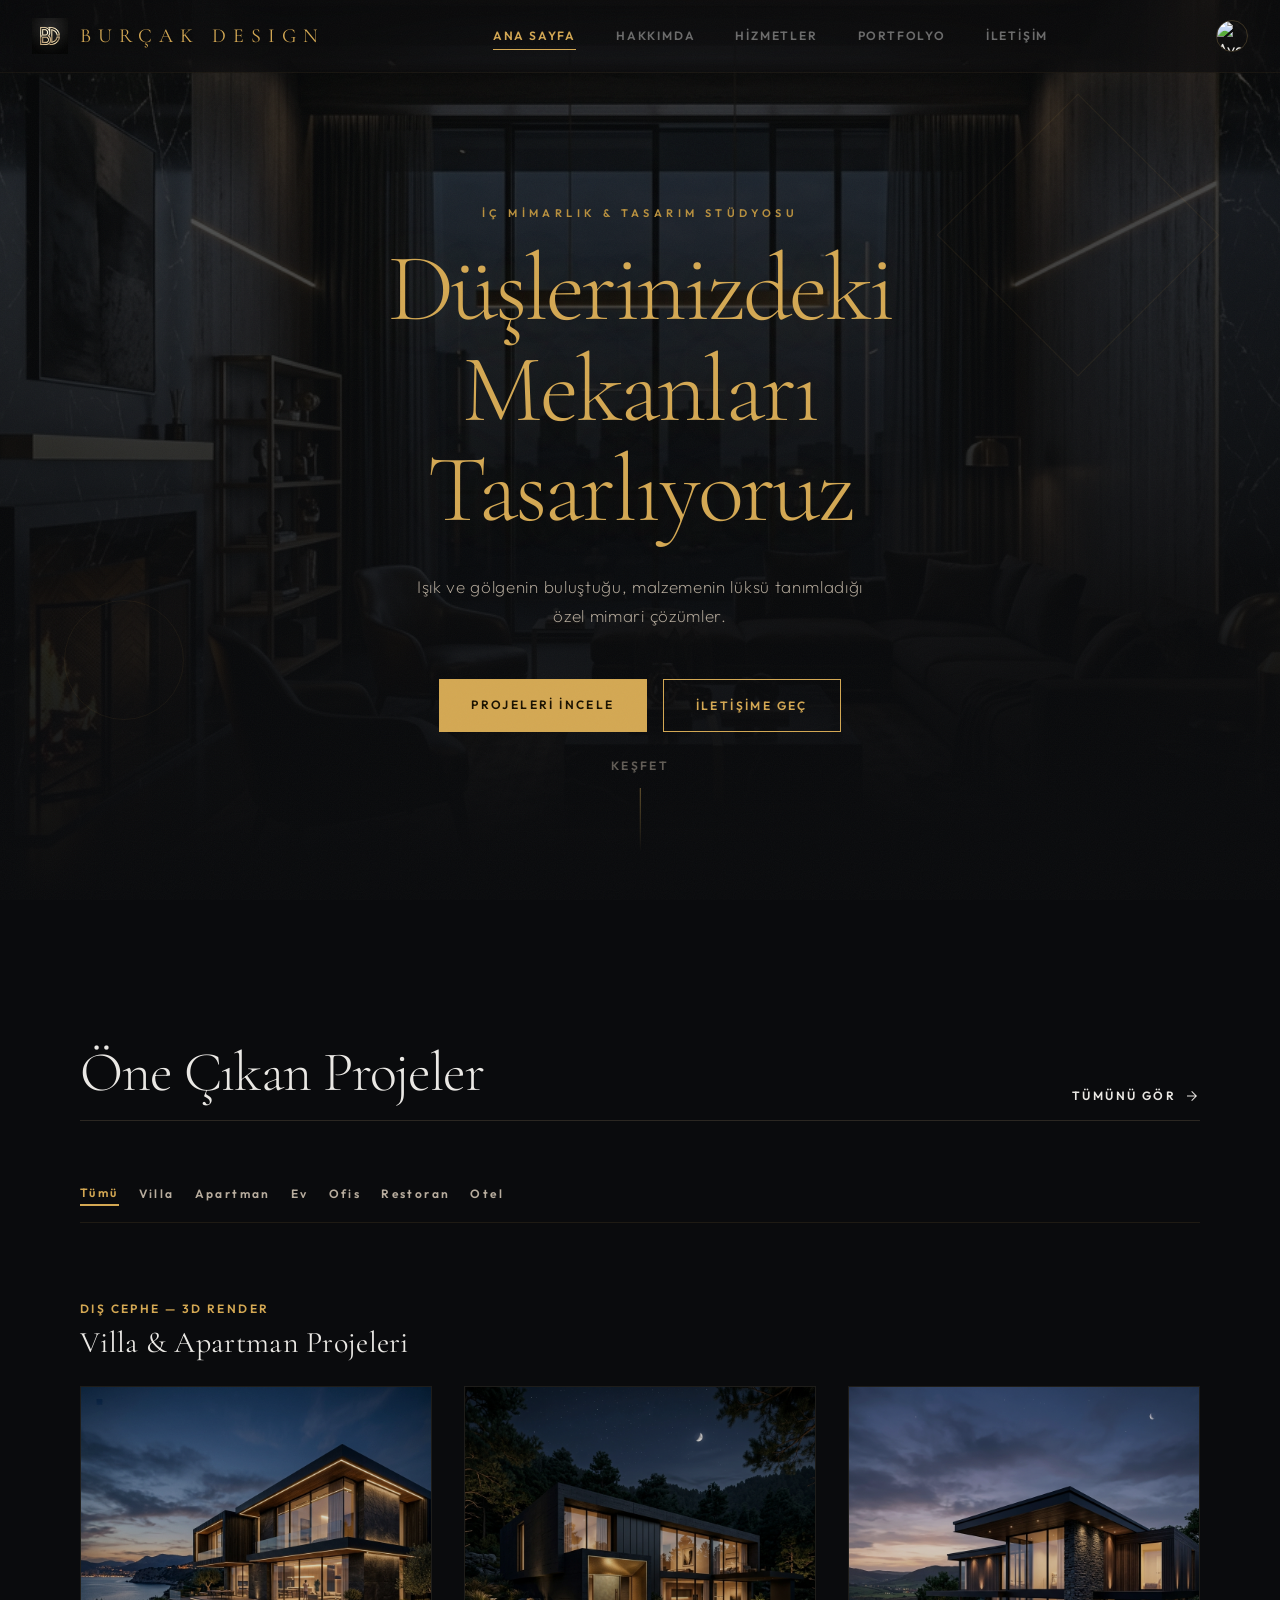
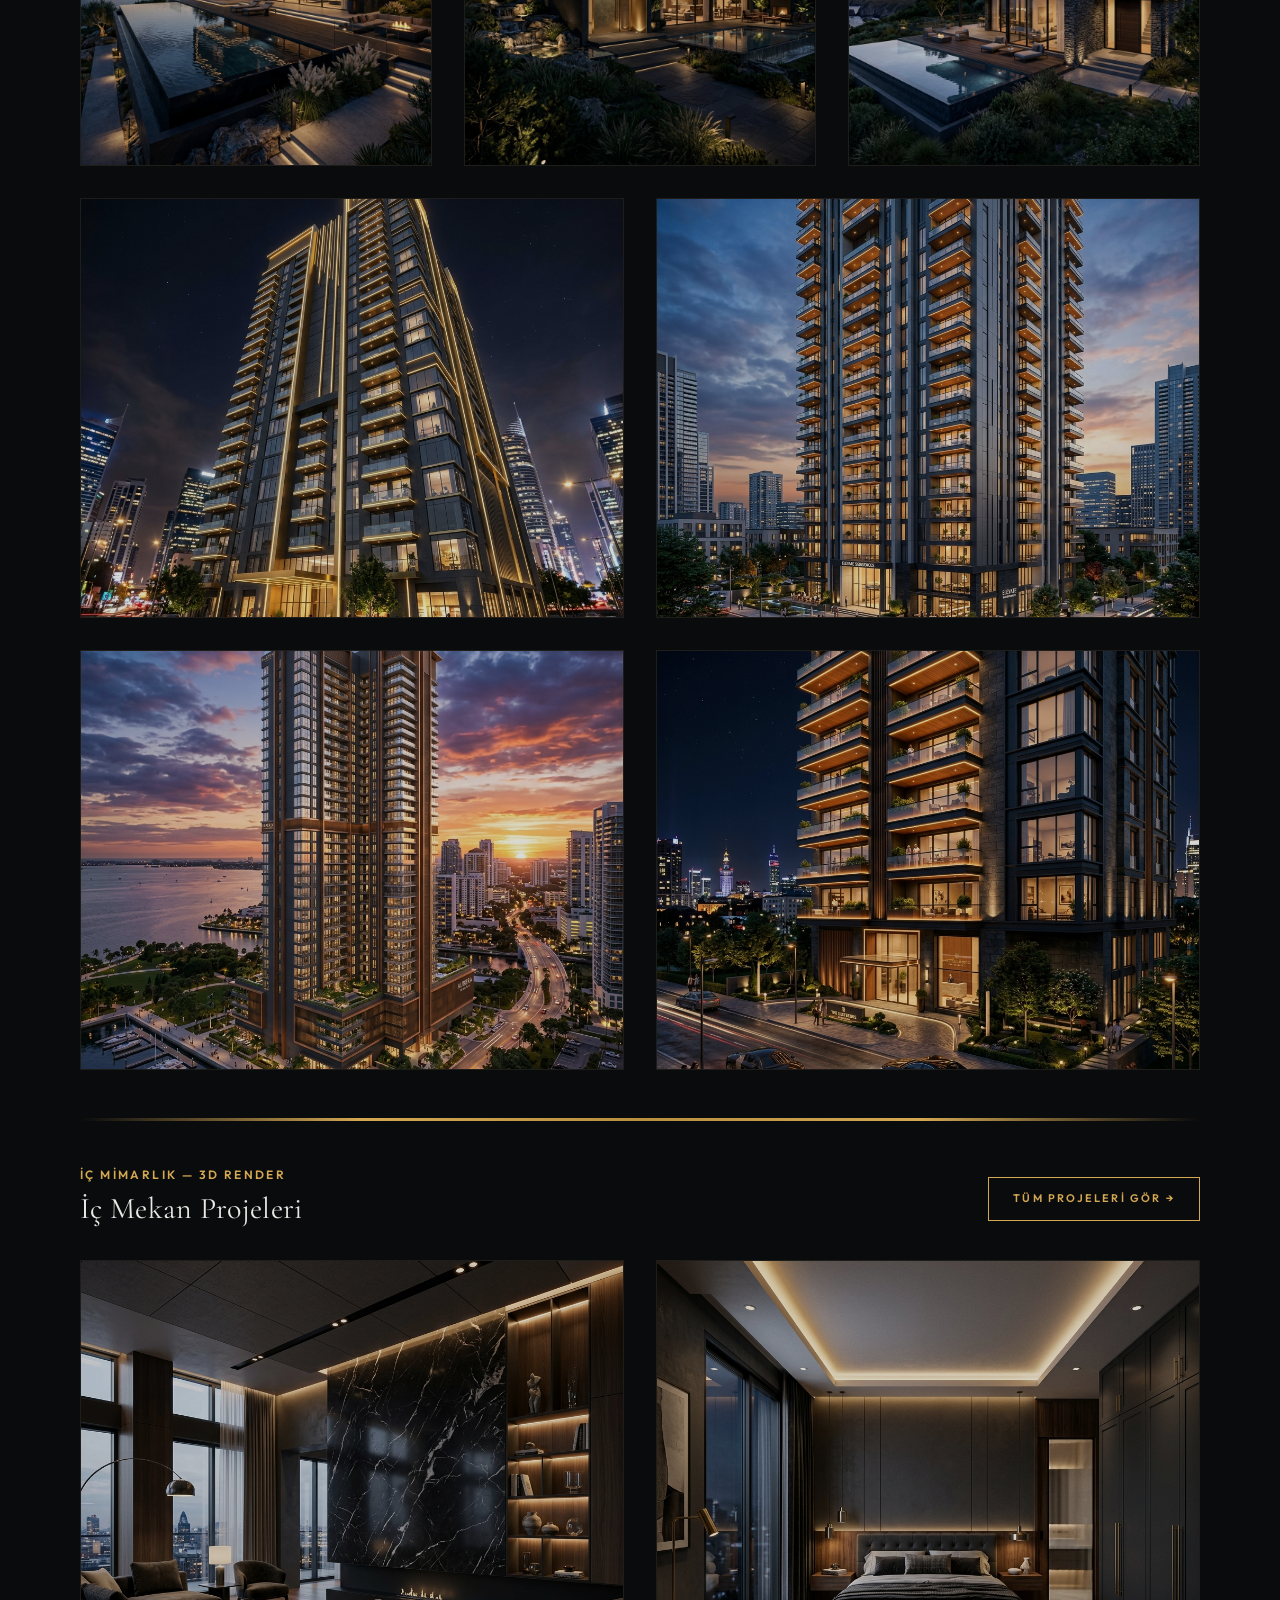
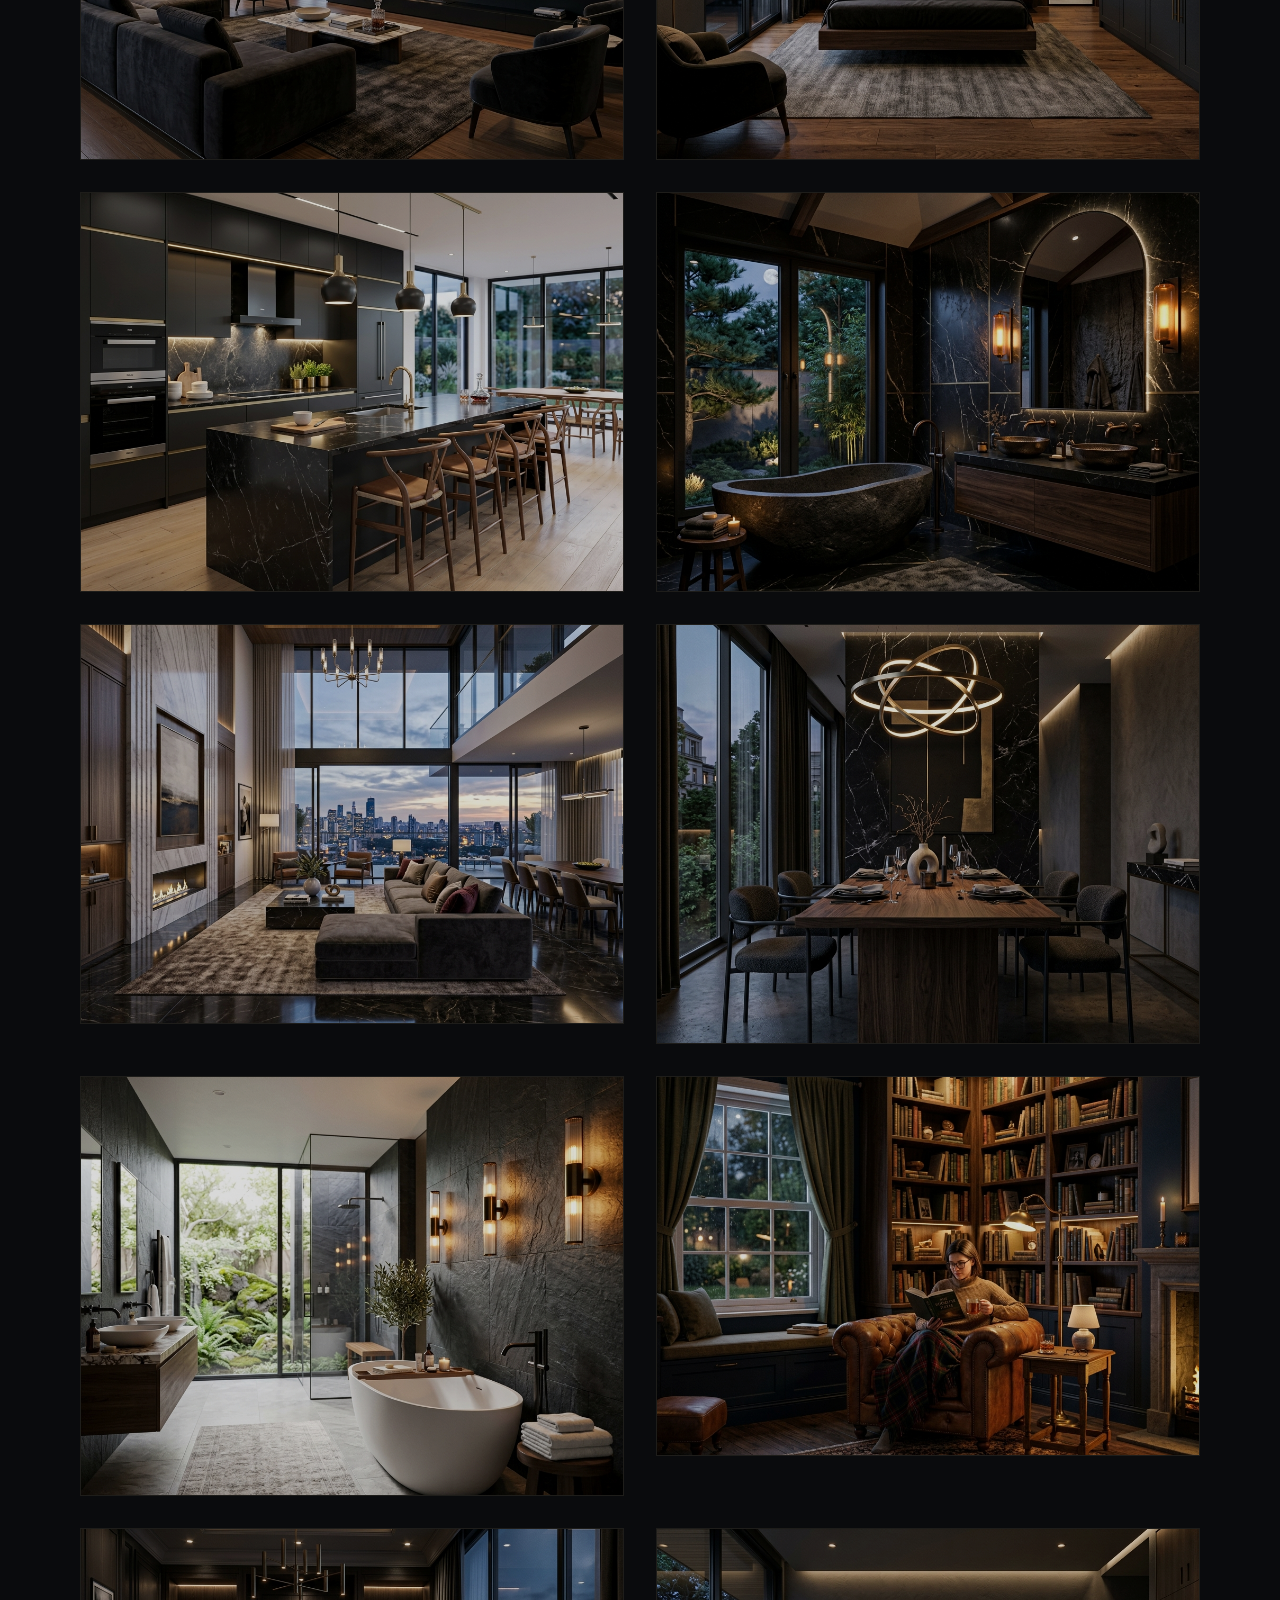
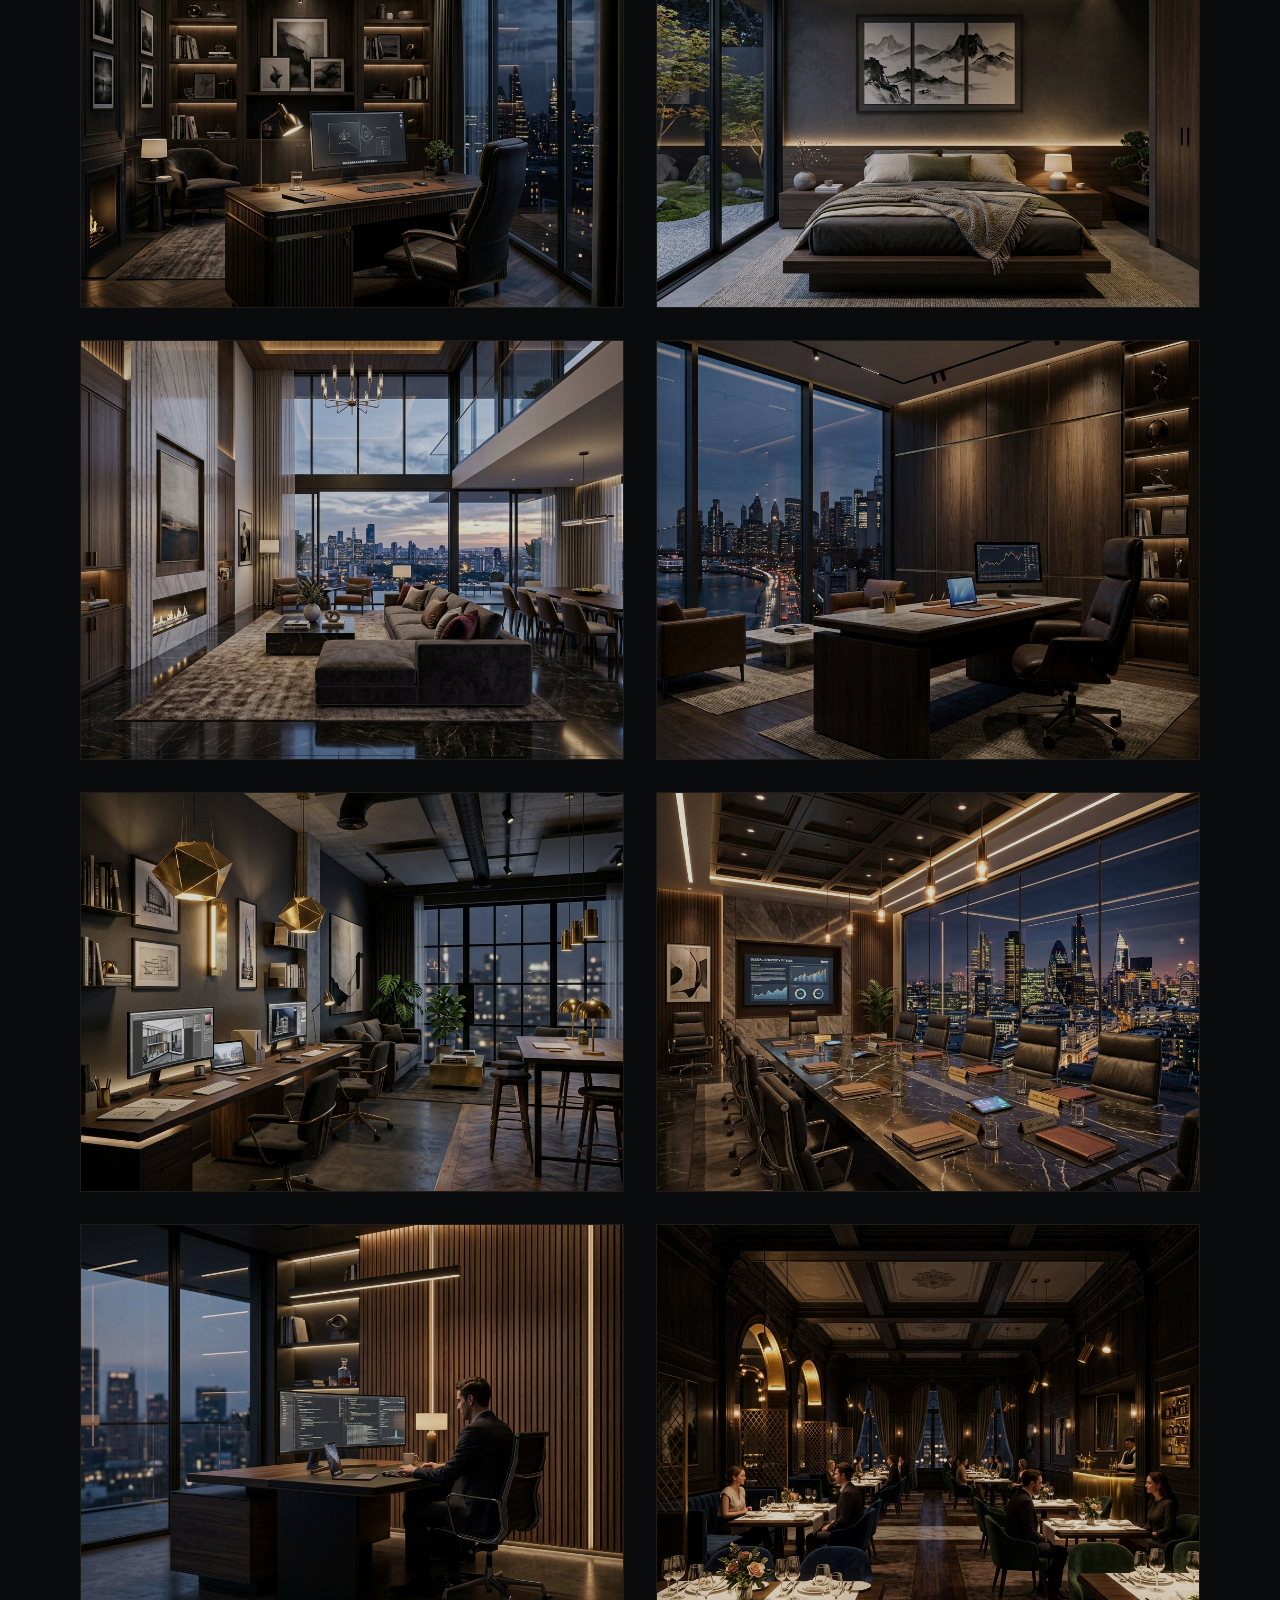
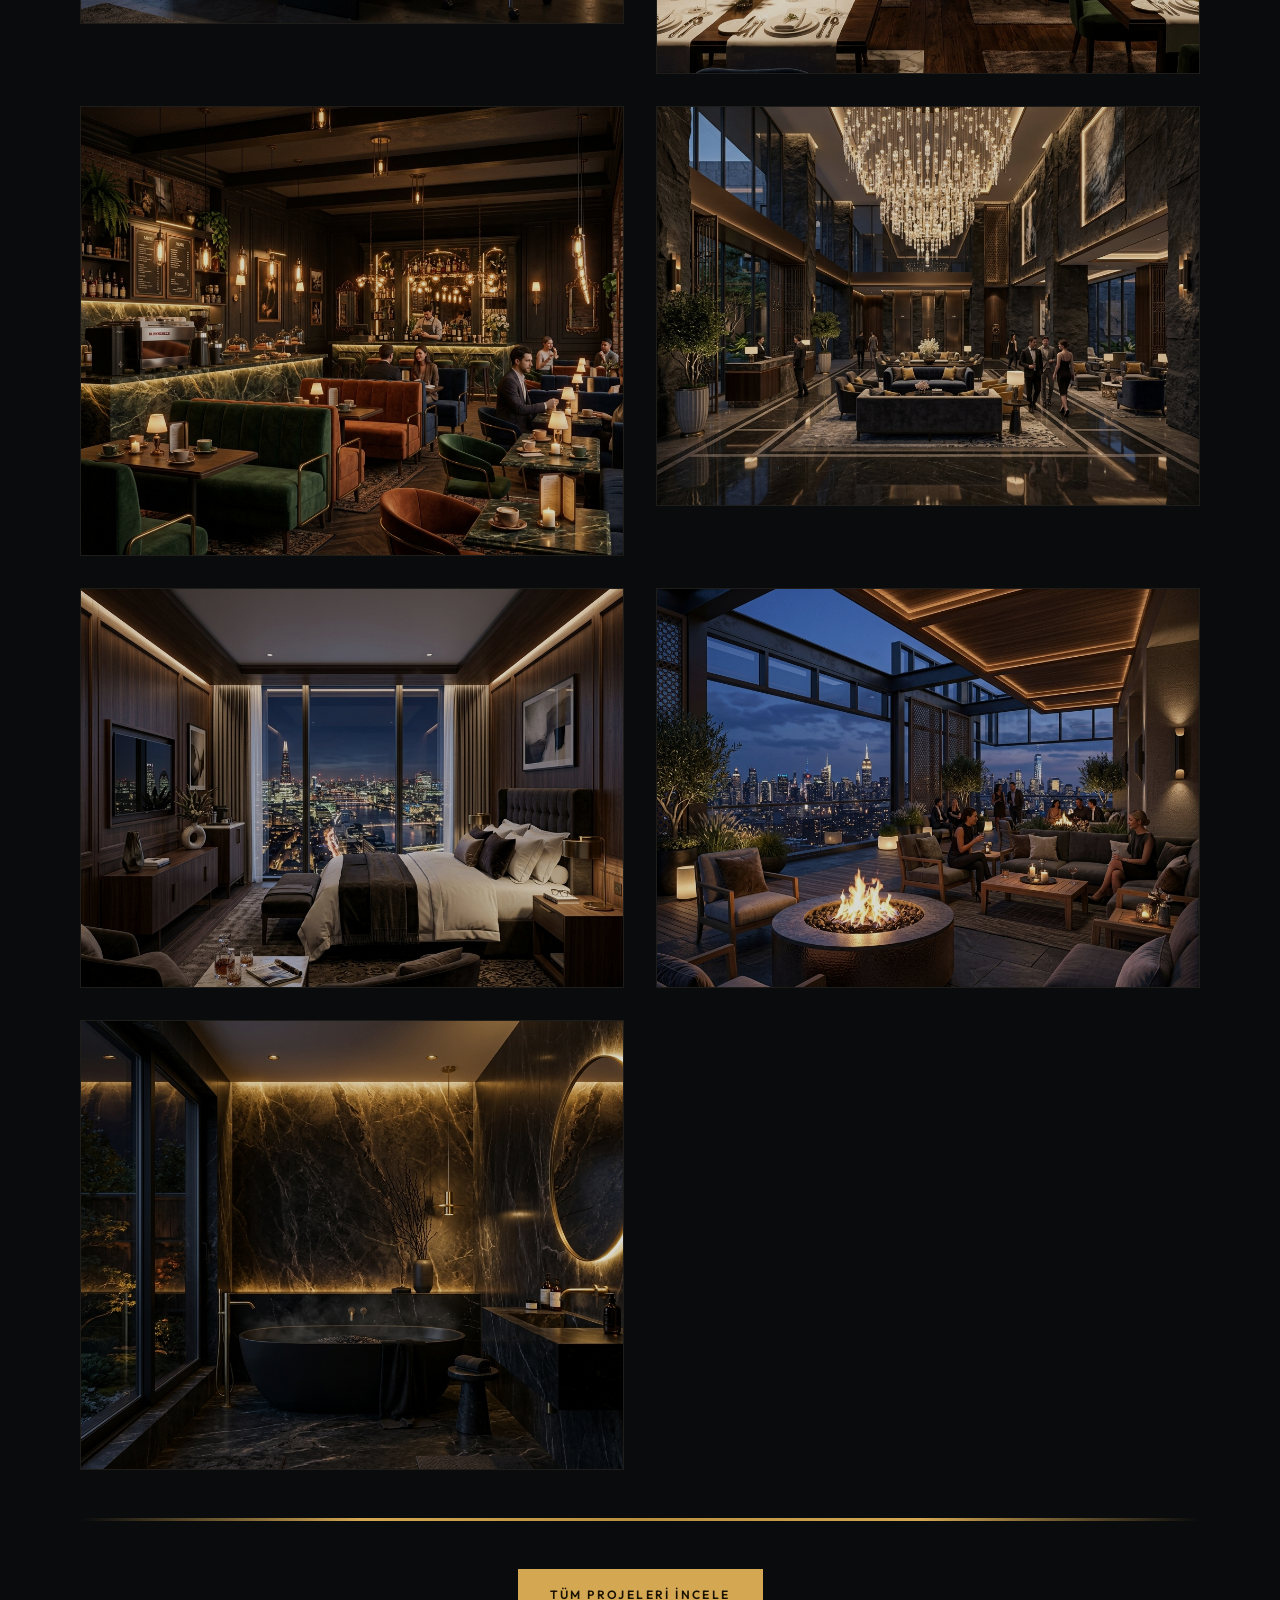
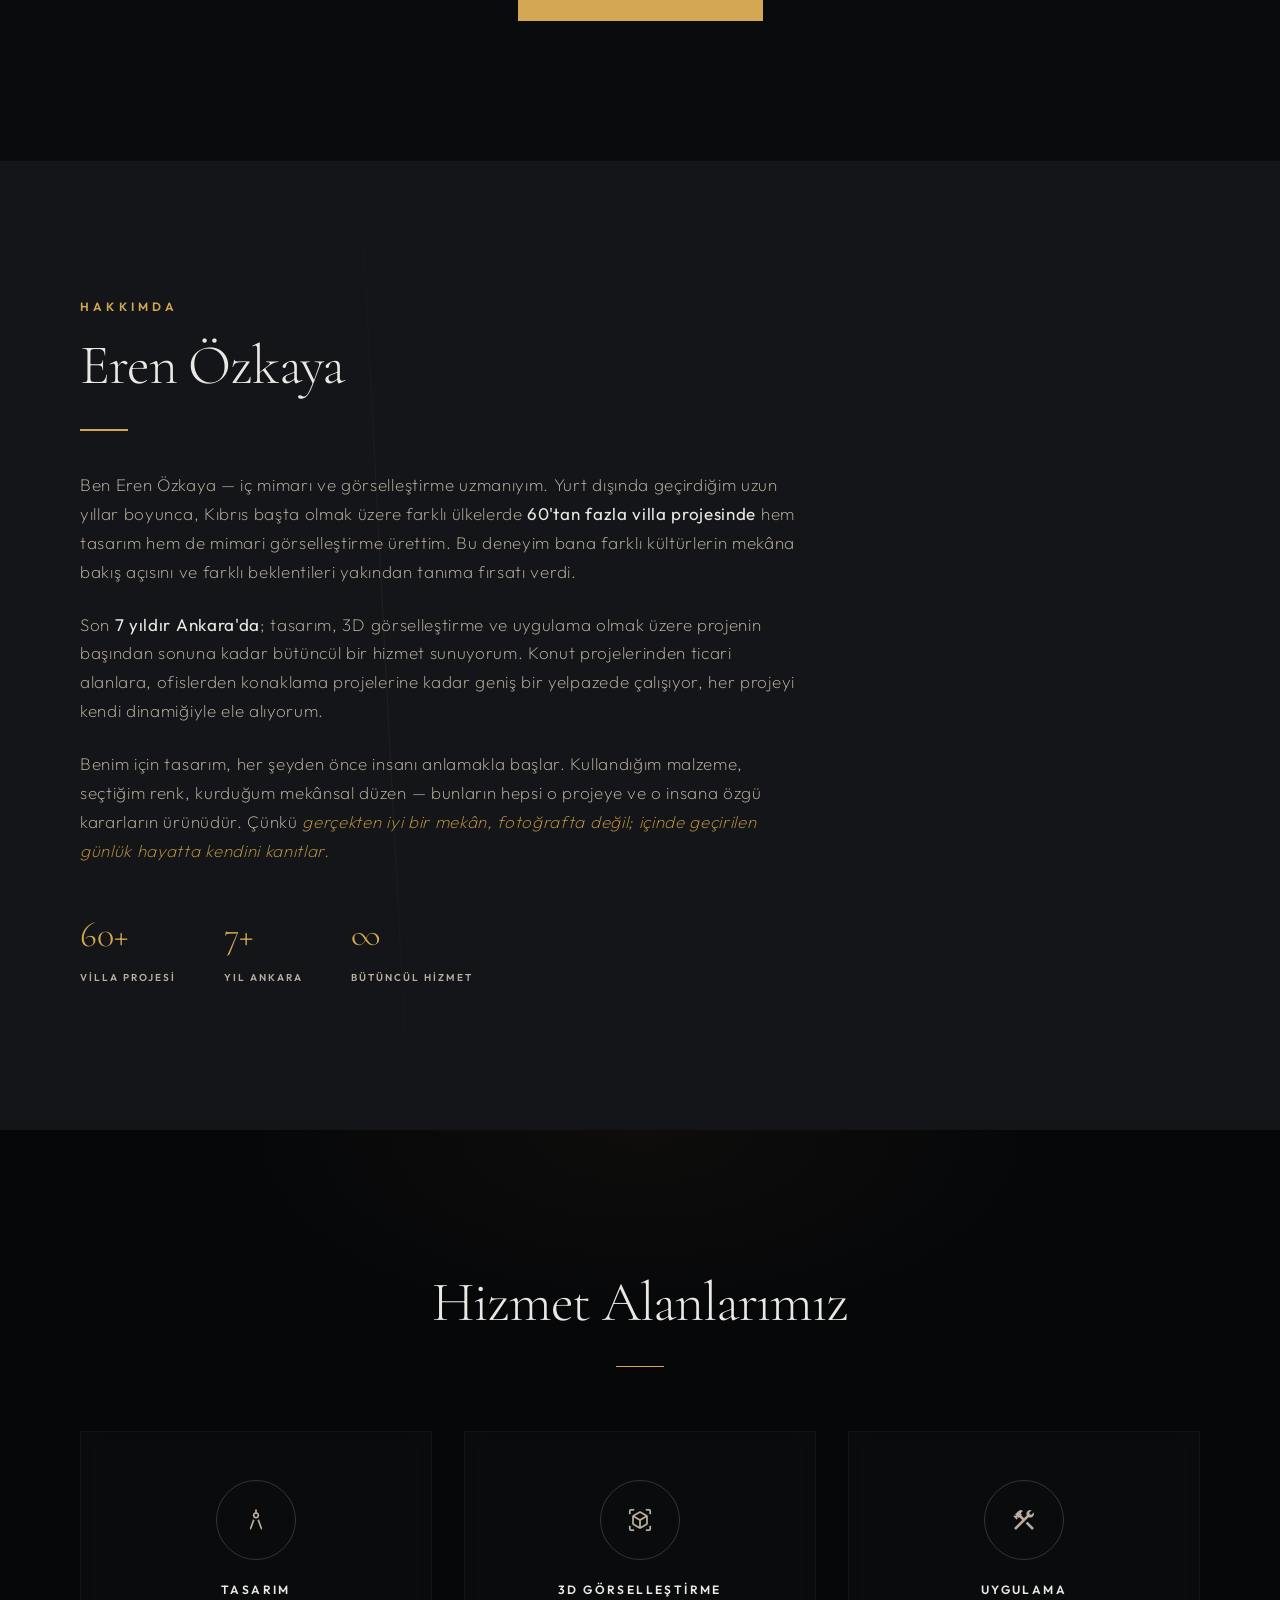
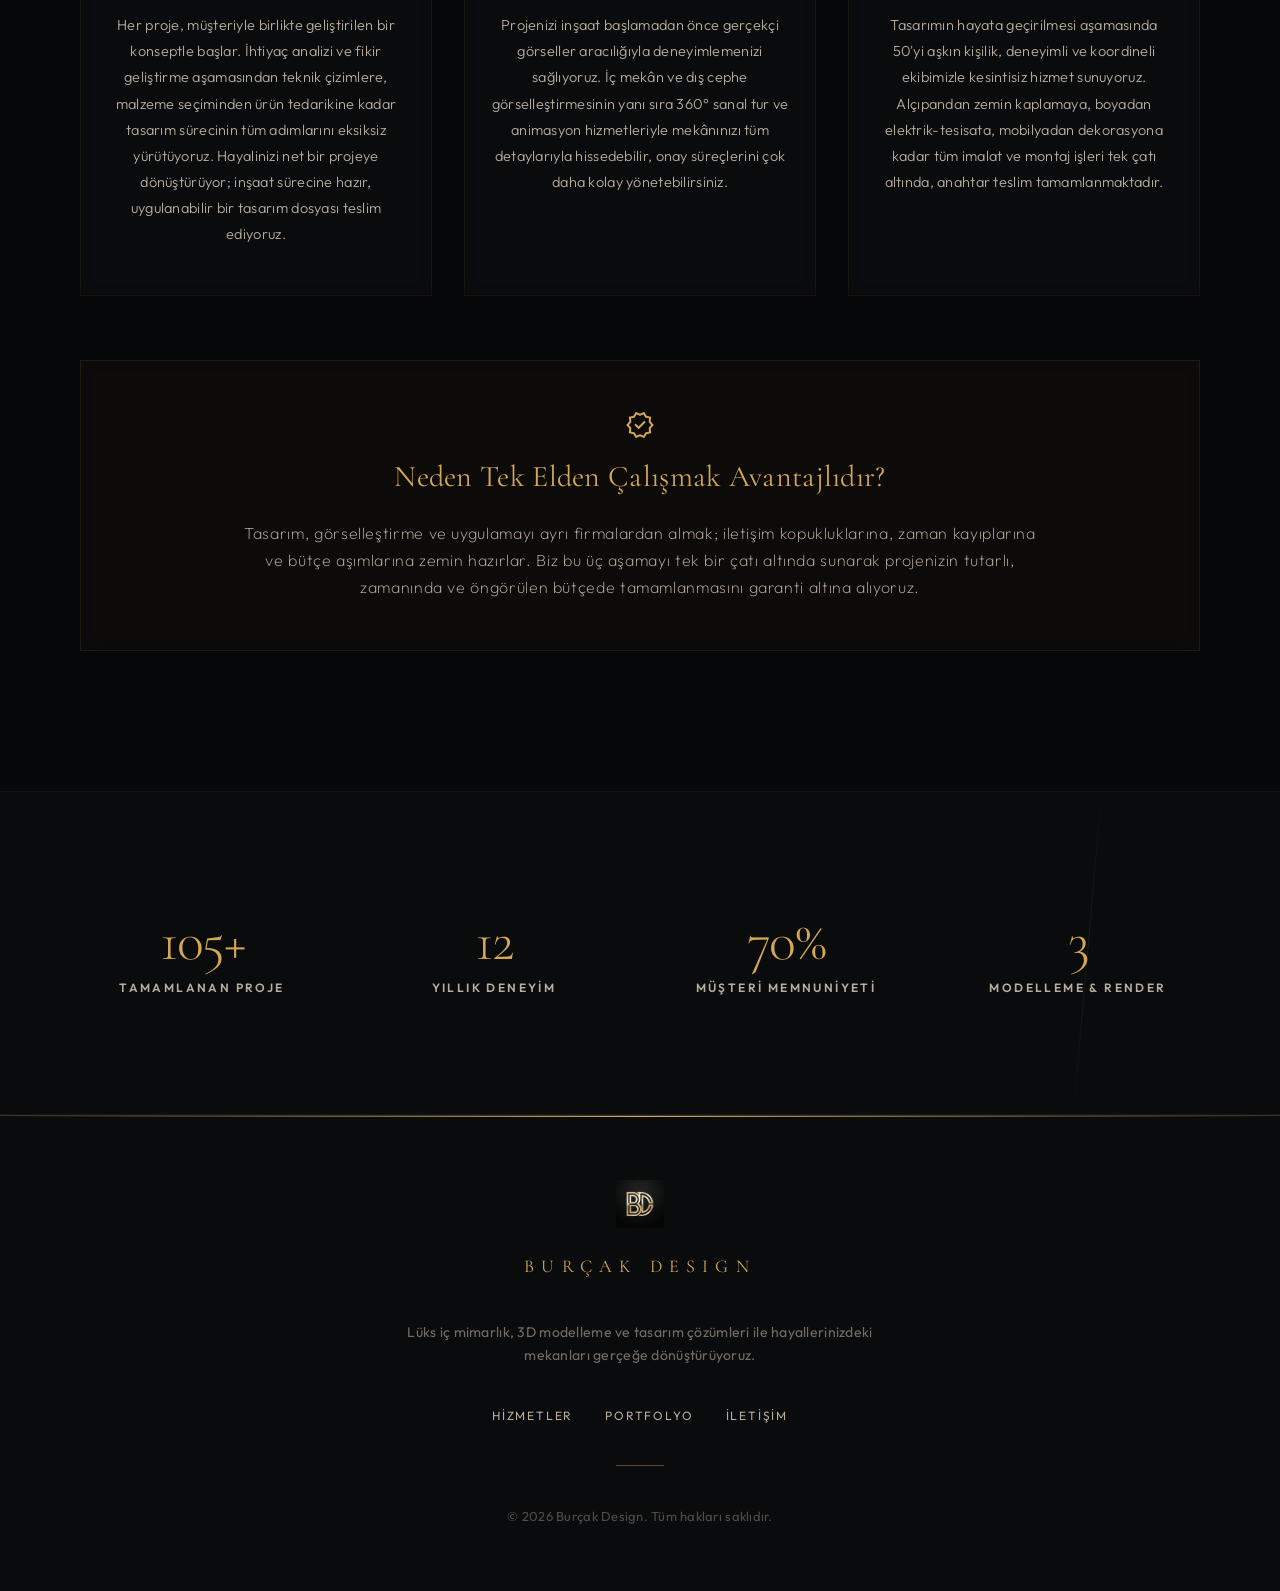
==== commit 6e6a9244: "Ana sayfa ve iletisim metinleri firebase'e baglandi" ====
--- a/index.html
+++ b/index.html
@@ -6,6 +6,9 @@
   <title>Burçak Design — İç Mimarlık & Tasarım</title>
   <meta name="description" content="Burçak Design - Lüks iç mimarlık, 3D modelleme, tasarım ve tadilat hizmetleri. Düşlerinizdeki mekanları tasarlıyoruz."/>
   <link rel="stylesheet" href="styles.css"/>
+  <!-- Firebase SDK -->
+  <script src="https://www.gstatic.com/firebasejs/9.23.0/firebase-app-compat.js"></script>
+  <script src="https://www.gstatic.com/firebasejs/9.23.0/firebase-firestore-compat.js"></script>
 </head>
 <body>
 
@@ -67,8 +70,8 @@
   <div style="position:absolute;bottom:20%;left:5%;width:120px;height:120px;border:0.5px solid rgba(212,168,83,0.06);border-radius:50%;z-index:2;"></div>
   <div class="hero-content fade-in">
     <span class="font-label-caps" style="color:var(--primary-container);margin-bottom:20px;display:block;letter-spacing:0.4em;font-size:11px;">İç Mimarlık & Tasarım Stüdyosu</span>
-    <h2 class="font-display-xl">Düşlerinizdeki<br/>Mekanları<br/>Tasarlıyoruz</h2>
-    <p class="font-body-lg" style="margin-top:32px;">Işık ve gölgenin buluştuğu, malzemenin lüksü tanımladığı<br/>özel mimari çözümler.</p>
+    <h2 class="font-display-xl" id="dyn-hero-title">Düşlerinizdeki<br/>Mekanları<br/>Tasarlıyoruz</h2>
+    <p class="font-body-lg" id="dyn-hero-desc" style="margin-top:32px;">Işık ve gölgenin buluştuğu, malzemenin lüksü tanımladığı<br/>özel mimari çözümler.</p>
     <div style="display:flex;gap:16px;justify-content:center;margin-top:48px;flex-wrap:wrap;">
       <a href="portfolyo.html" class="btn-primary">Projeleri İncele</a>
       <a href="iletisim.html" class="btn-ghost">İletişime Geç</a>
@@ -93,7 +96,7 @@
     
     <!-- Filter Bar -->
     <div style="display:flex;gap:20px;margin-bottom:32px;padding-bottom:16px;border-bottom:0.5px solid rgba(212,168,83,0.1);overflow-x:auto;">
-      <button class="home-filter-btn" data-filter="all" style="font-size:12px;letter-spacing:0.2em;font-weight:600;color:var(--primary);border-bottom:2px solid var(--primary);padding-bottom:4px;cursor:pointer;white-space:nowrap;background:none;border:none;font-family:var(--font-sans);transition:color 0.3s;">Tümü</button>
+      <button class="home-filter-btn" data-filter="all" style="font-size:12px;letter-spacing:0.2em;font-weight:600;color:var(--primary);border:none;border-bottom:2px solid var(--primary);padding-bottom:4px;cursor:pointer;white-space:nowrap;background:none;font-family:var(--font-sans);transition:color 0.3s;">Tümü</button>
       <button class="home-filter-btn" data-filter="villa" style="font-size:12px;letter-spacing:0.2em;font-weight:600;color:var(--on-surface-variant);padding-bottom:4px;cursor:pointer;white-space:nowrap;background:none;border:none;font-family:var(--font-sans);transition:color 0.3s;">Villa</button>
       <button class="home-filter-btn" data-filter="apartman" style="font-size:12px;letter-spacing:0.2em;font-weight:600;color:var(--on-surface-variant);padding-bottom:4px;cursor:pointer;white-space:nowrap;background:none;border:none;font-family:var(--font-sans);transition:color 0.3s;">Apartman</button>
       <button class="home-filter-btn" data-filter="ev" style="font-size:12px;letter-spacing:0.2em;font-weight:600;color:var(--on-surface-variant);padding-bottom:4px;cursor:pointer;white-space:nowrap;background:none;border:none;font-family:var(--font-sans);transition:color 0.3s;">Ev</button>
@@ -595,6 +598,32 @@
   });
 });
 
+// ===== FIREBASE ENTEGRASYONU (SİTE YAZILARI) =====
+const firebaseConfig = {
+    apiKey: "AIzaSyAtJHm7YPVoz7PsOhL6_HSyk_SURbi6EN8",
+    authDomain: "burcakdesing.firebaseapp.com",
+    projectId: "burcakdesing",
+    storageBucket: "burcakdesing.firebasestorage.app",
+    messagingSenderId: "977185073577",
+    appId: "1:977185073577:web:39ff7a2ebf0fc366113cb8",
+    measurementId: "G-RX6ZBPW3X1"
+};
+if (!firebase.apps.length) {
+    firebase.initializeApp(firebaseConfig);
+}
+const db = firebase.firestore();
+
+db.collection('settings').doc('general').get().then((doc) => {
+    if (doc.exists) {
+        const data = doc.data();
+        if (data.heroTitle && document.getElementById('dyn-hero-title')) {
+            document.getElementById('dyn-hero-title').innerHTML = data.heroTitle.replace(/\n/g, '<br/>');
+        }
+        if (data.heroDesc && document.getElementById('dyn-hero-desc')) {
+            document.getElementById('dyn-hero-desc').innerHTML = data.heroDesc.replace(/\n/g, '<br/>');
+        }
+    }
+});
 </script>
 </body>
 </html>
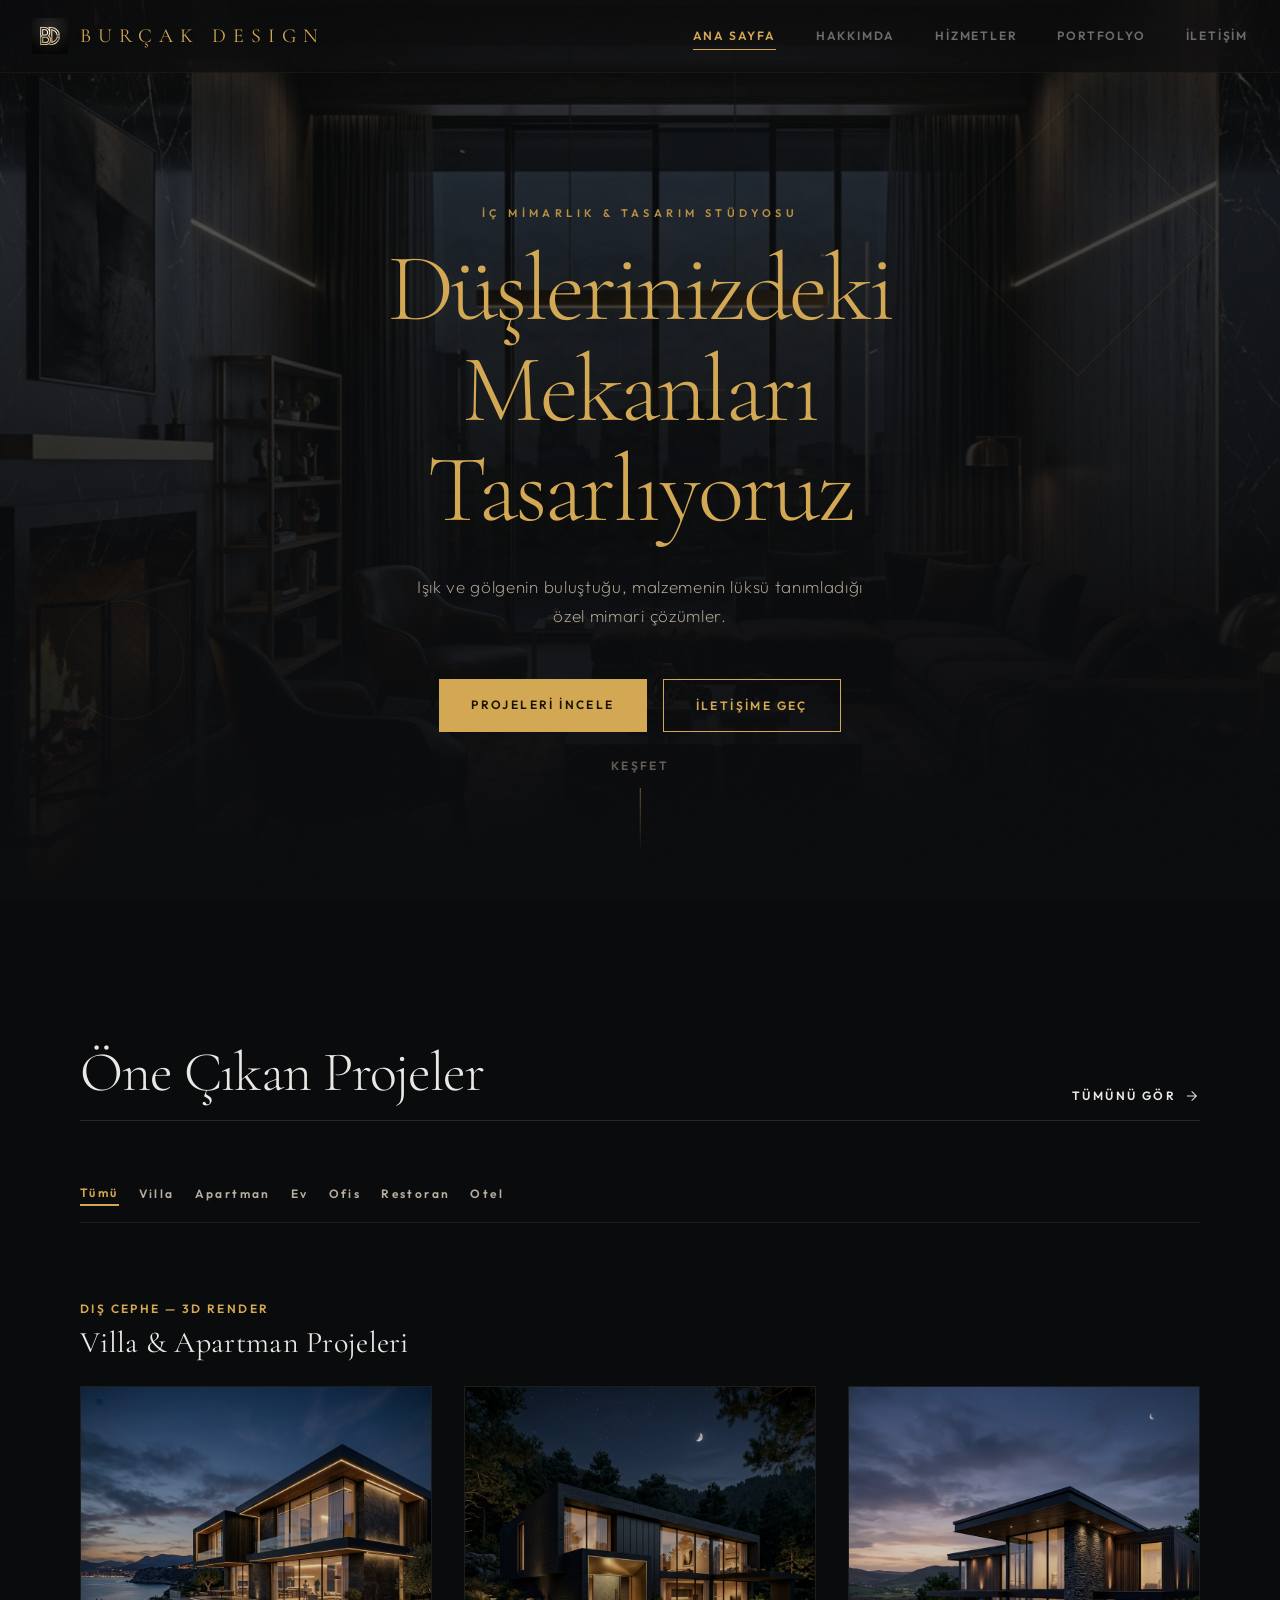
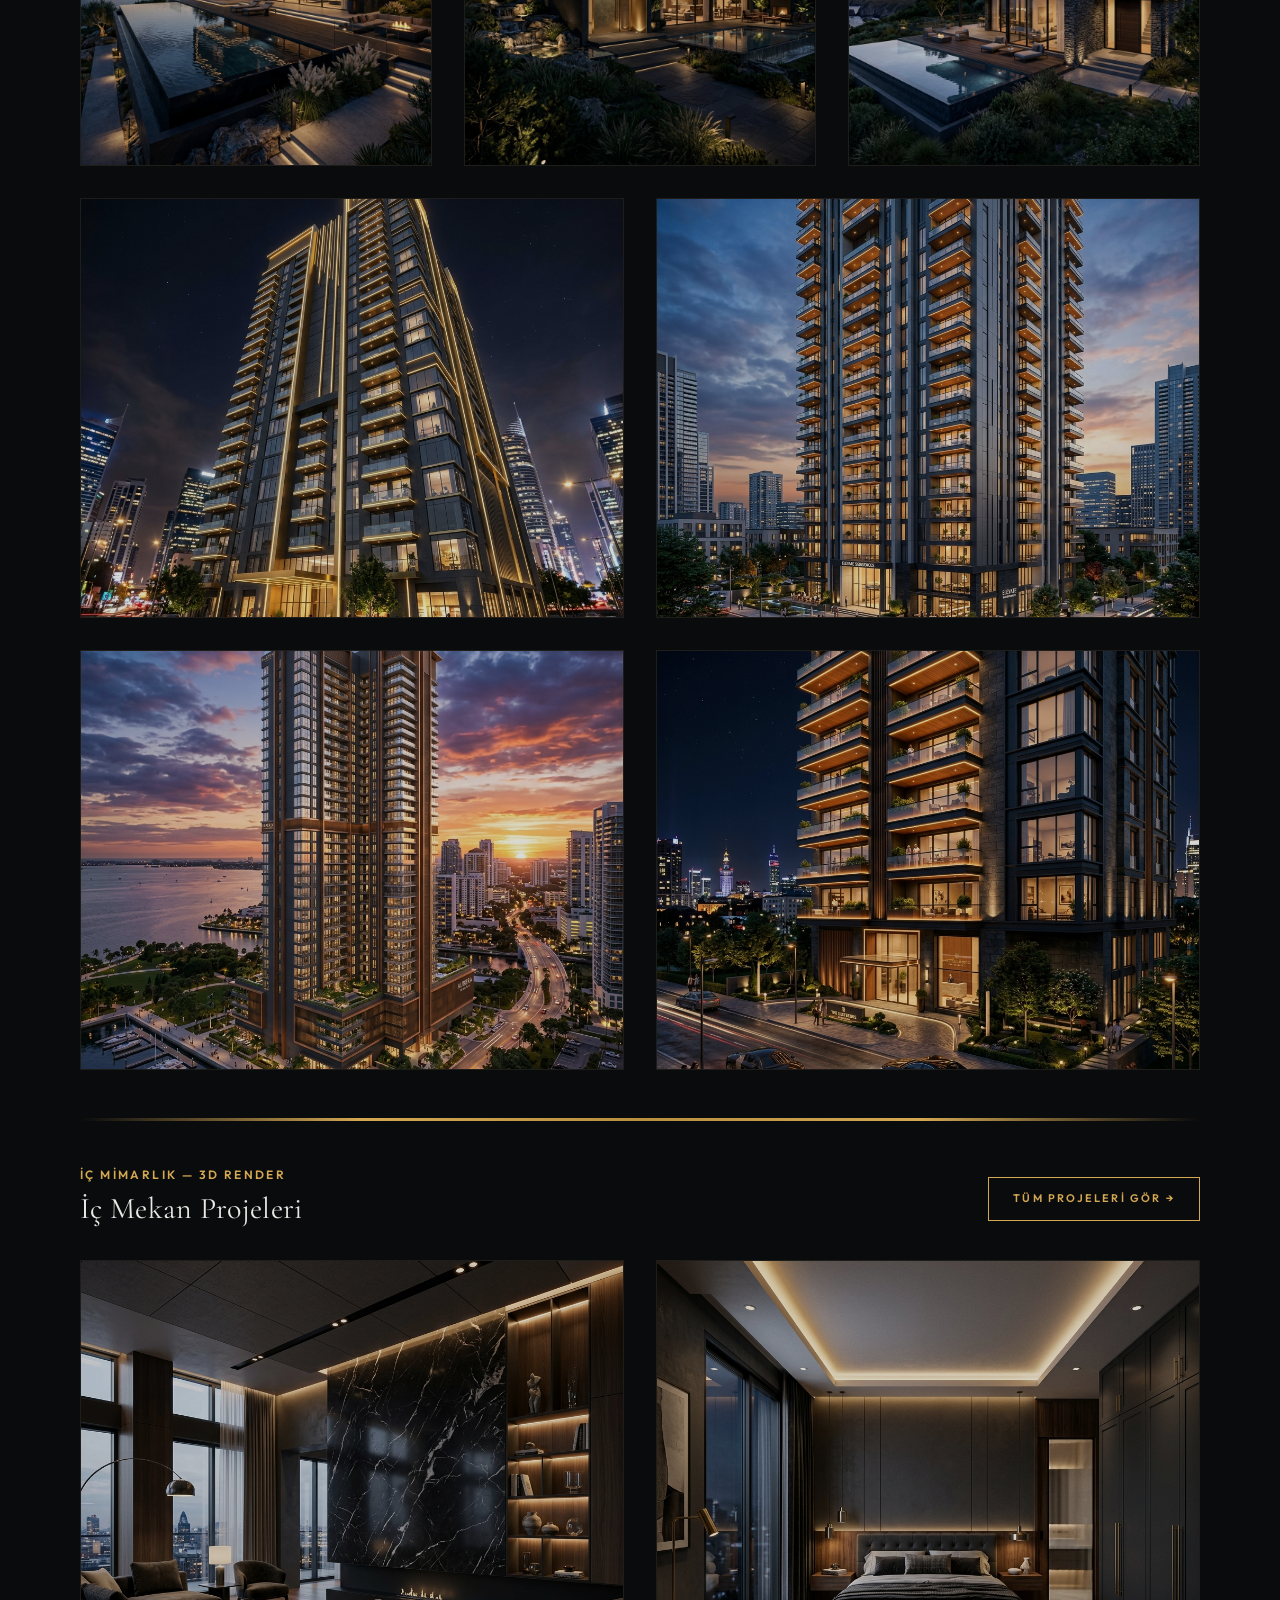
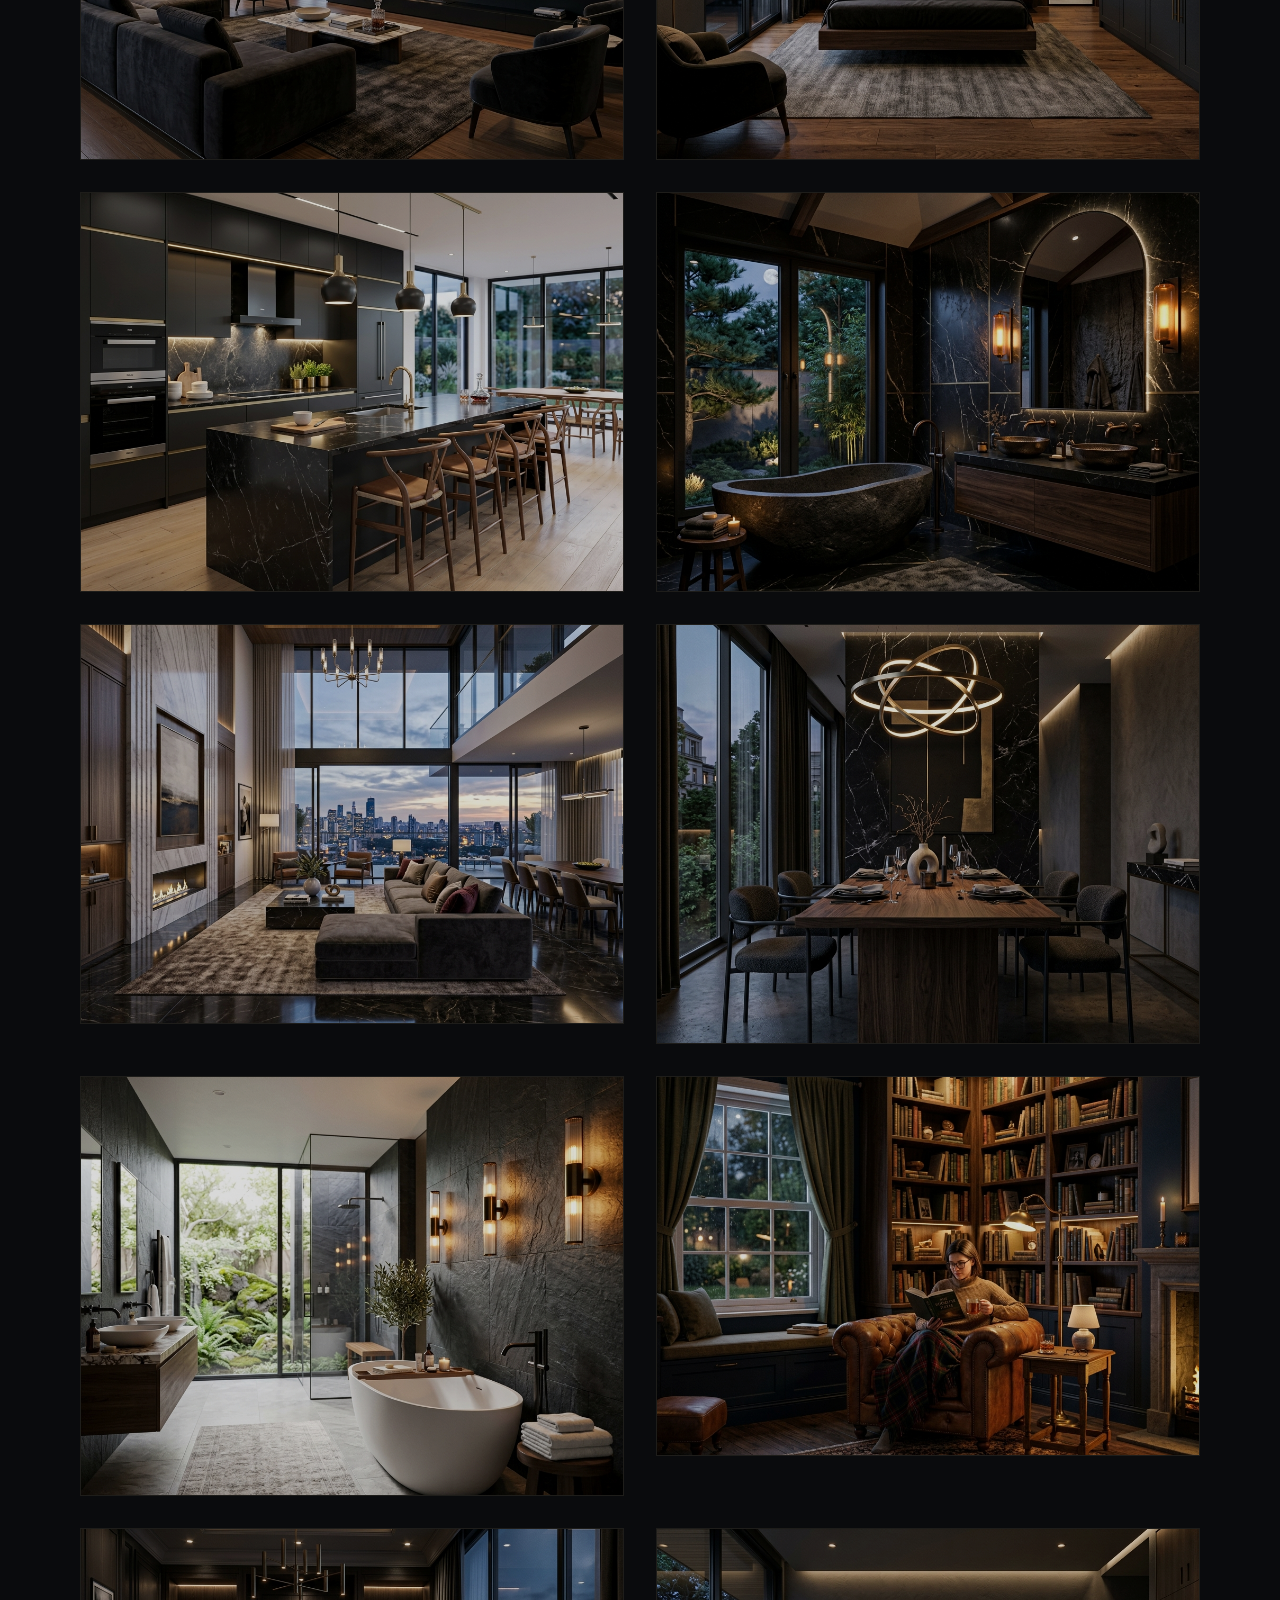
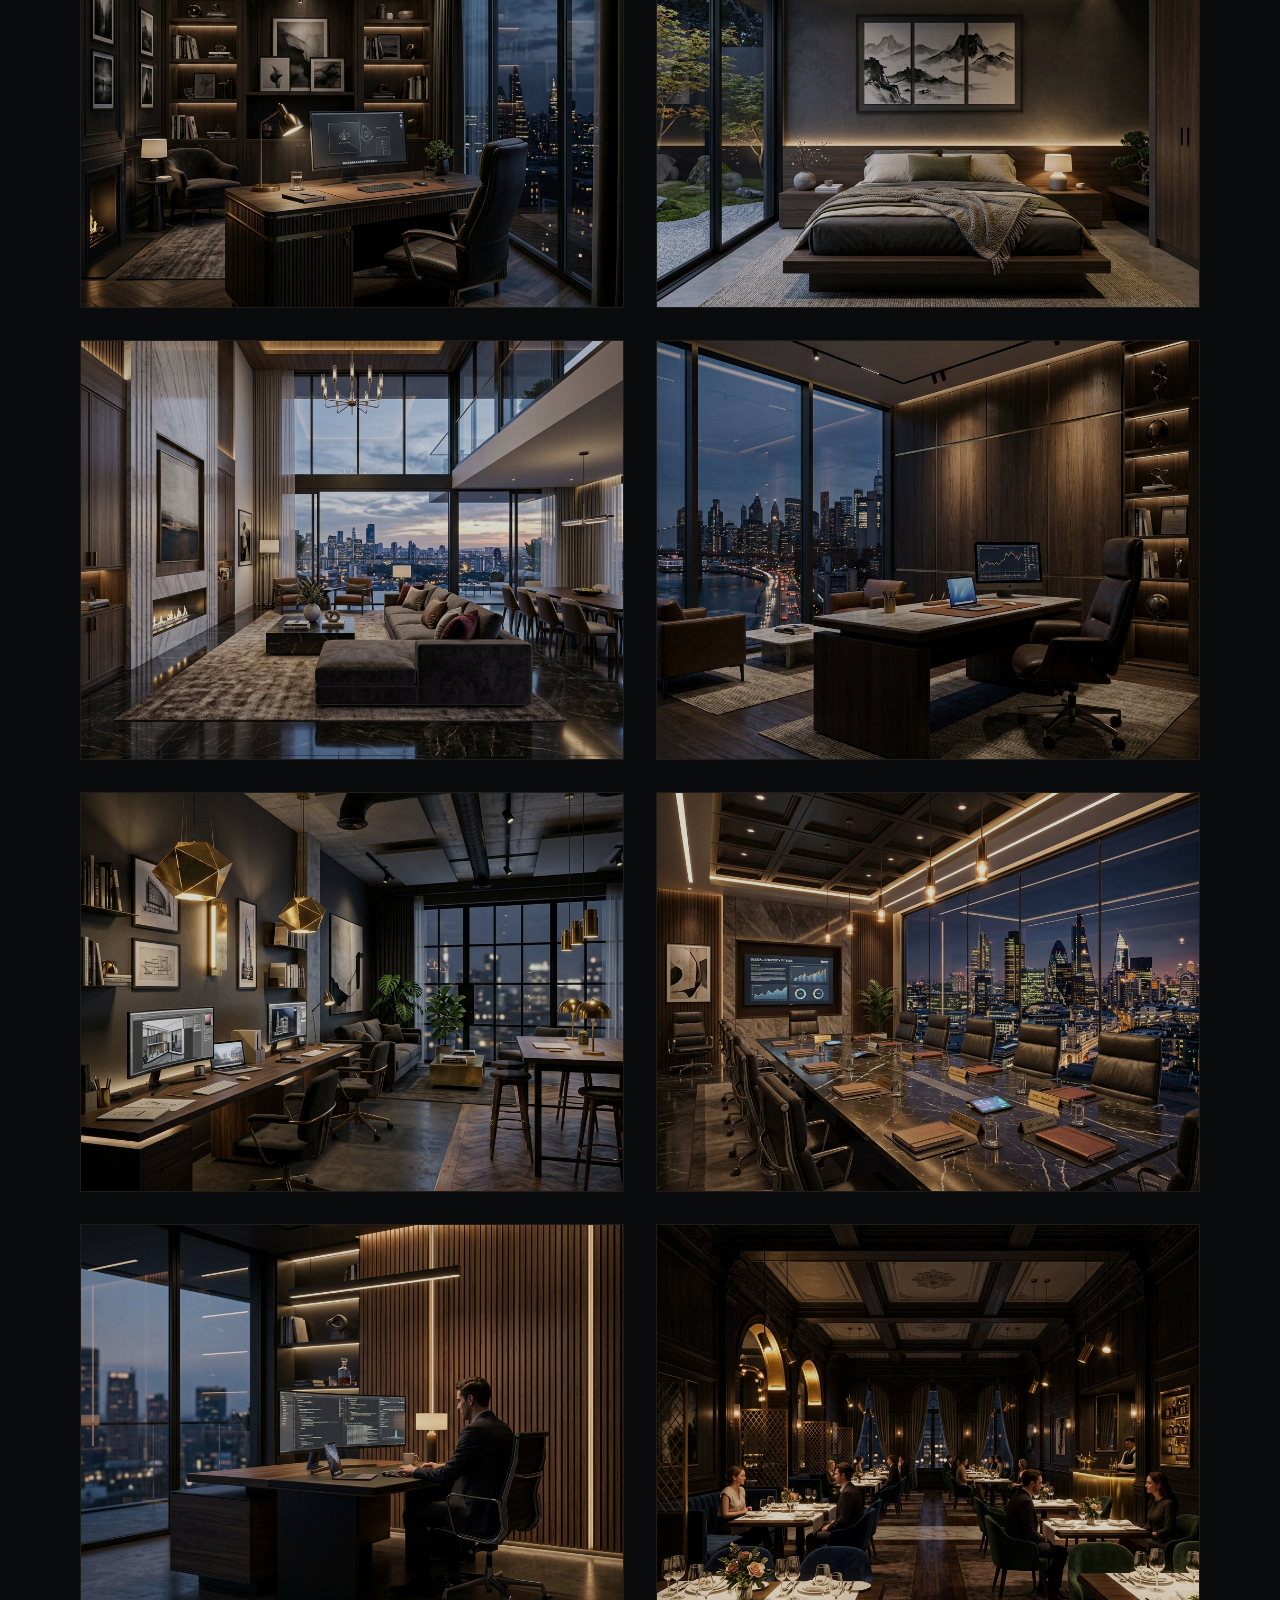
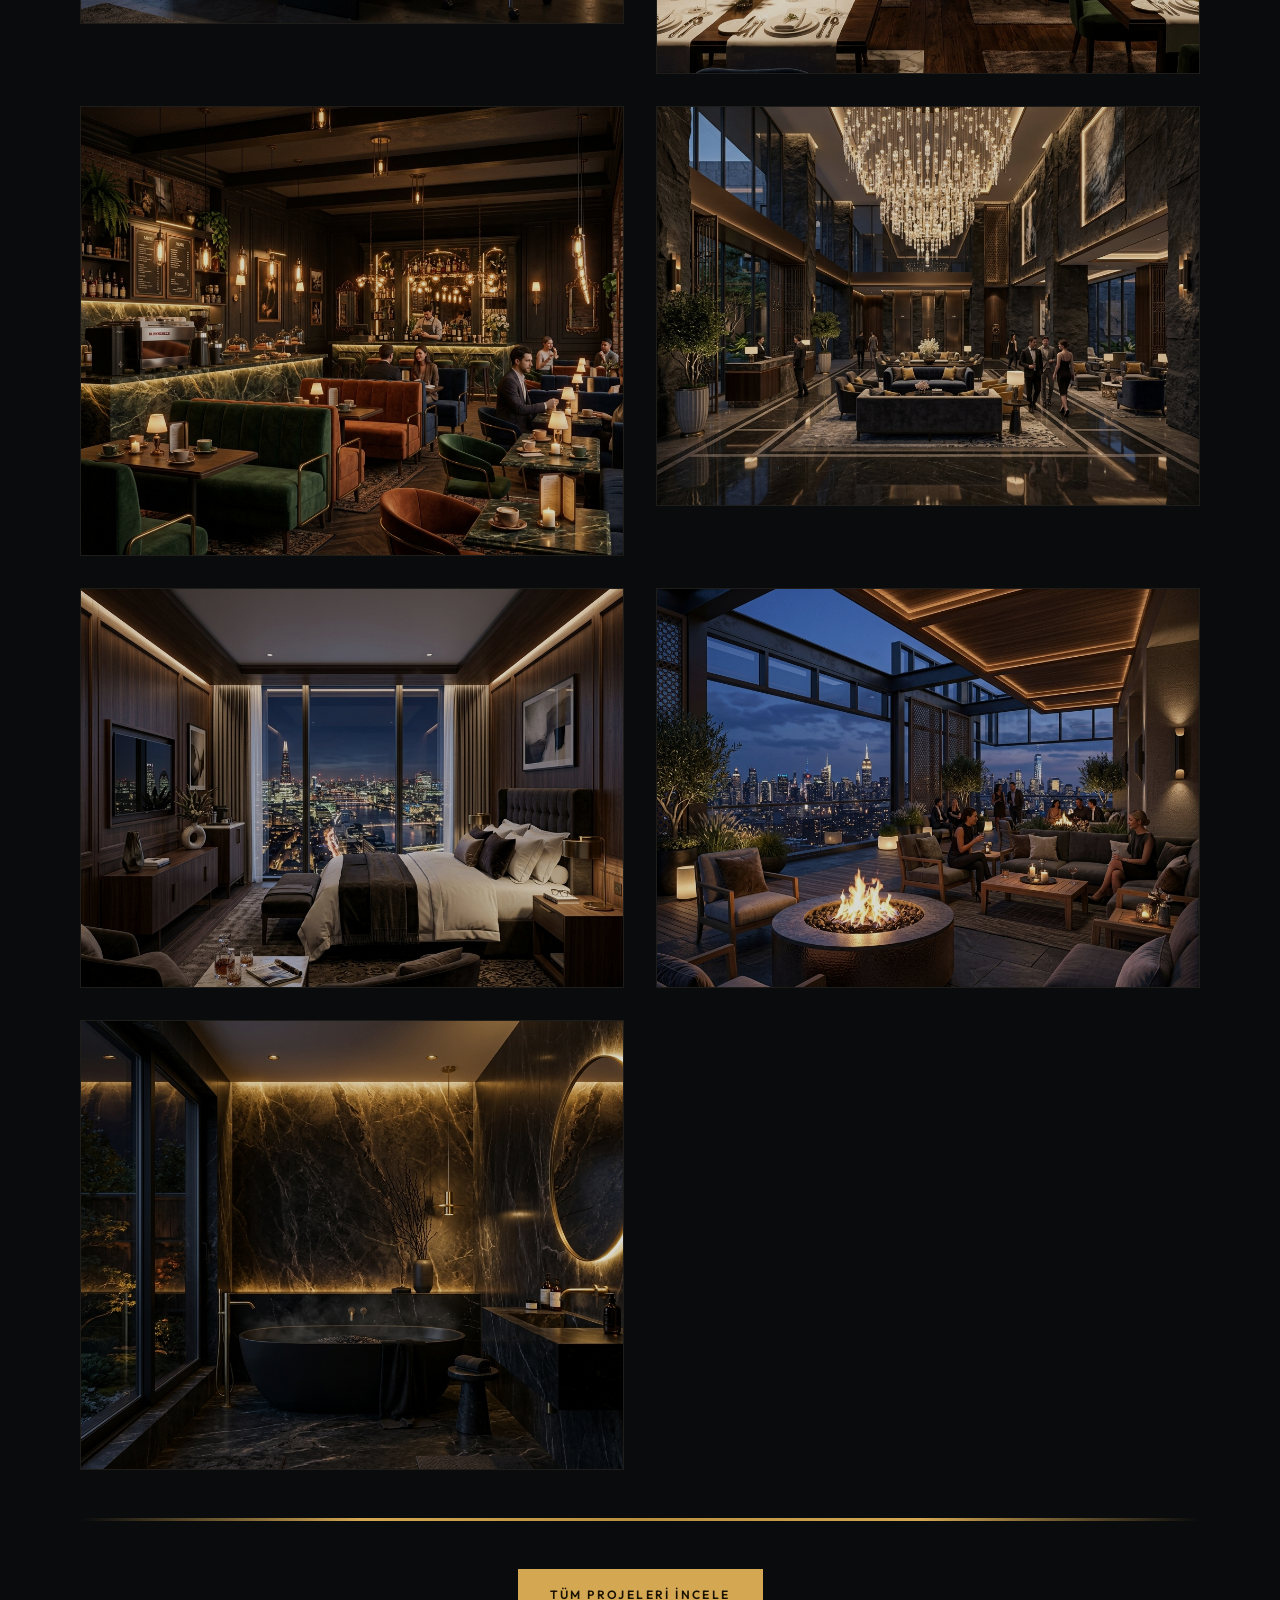
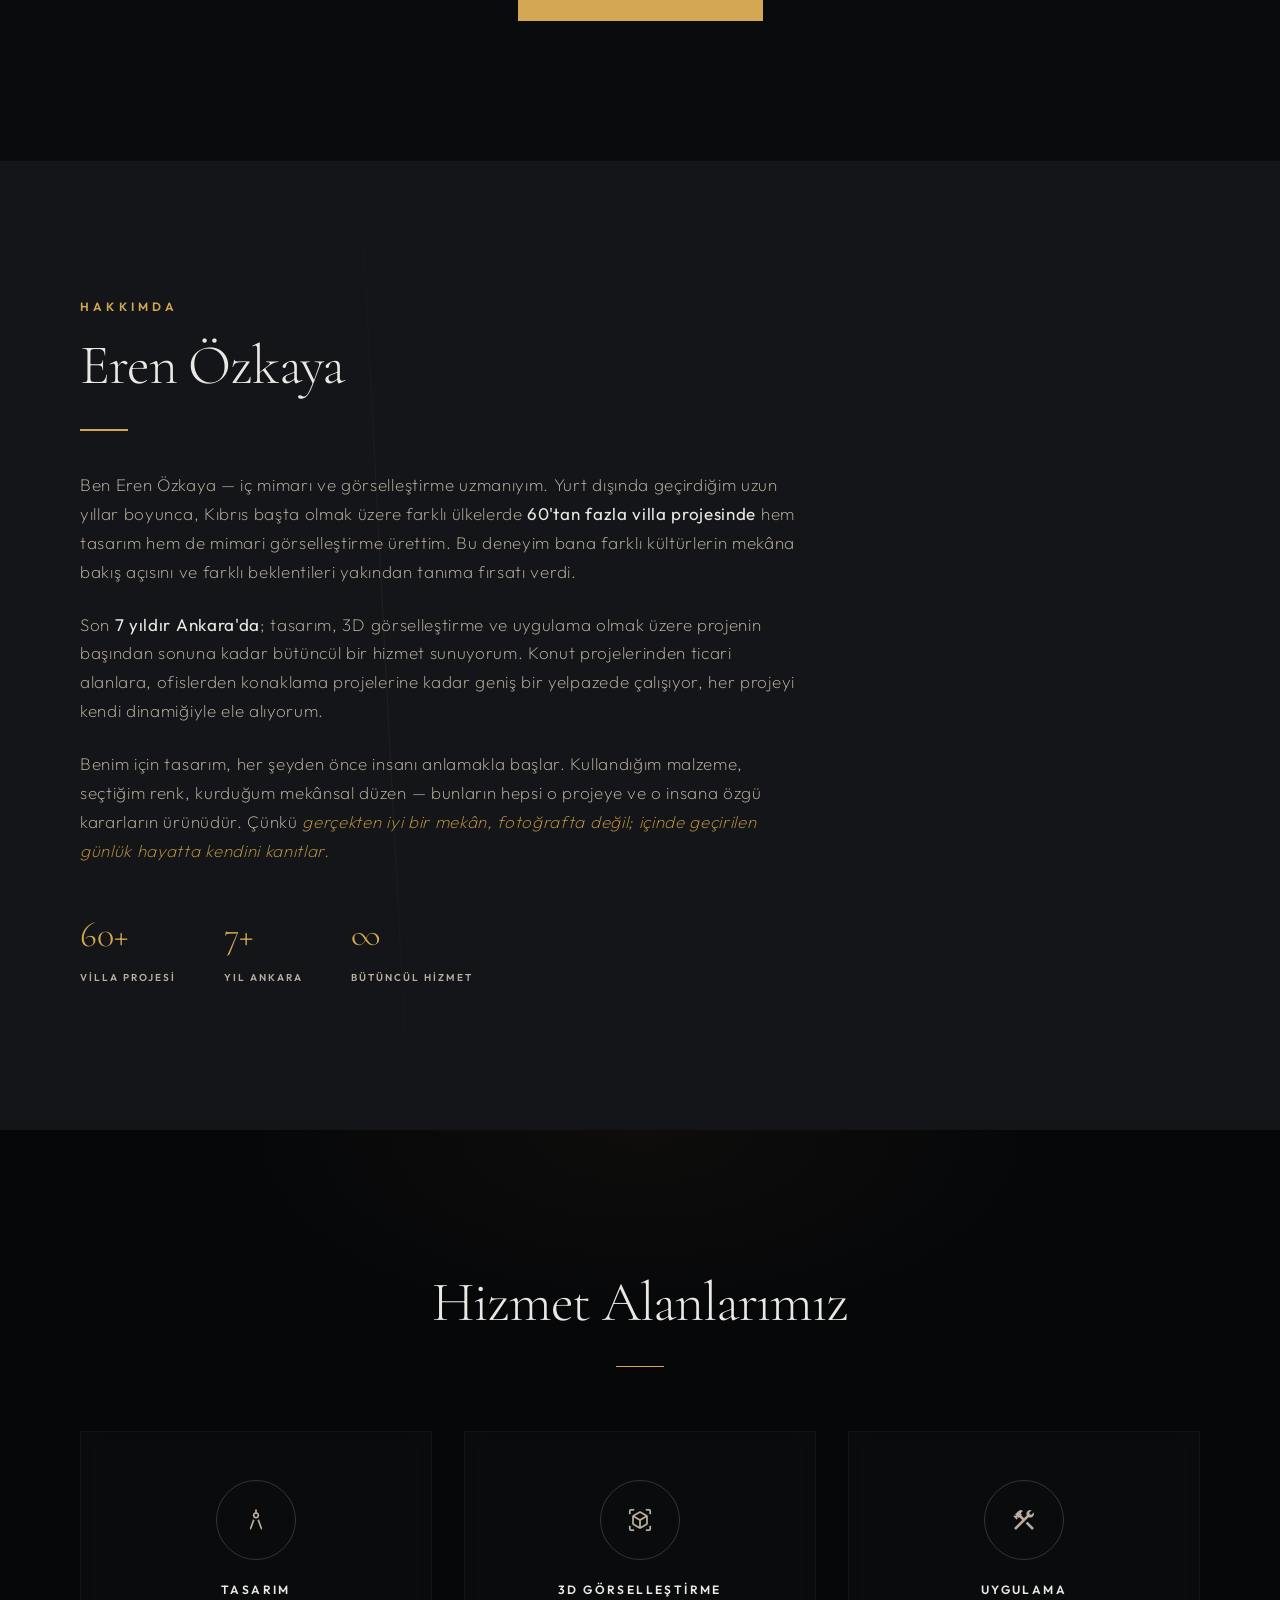
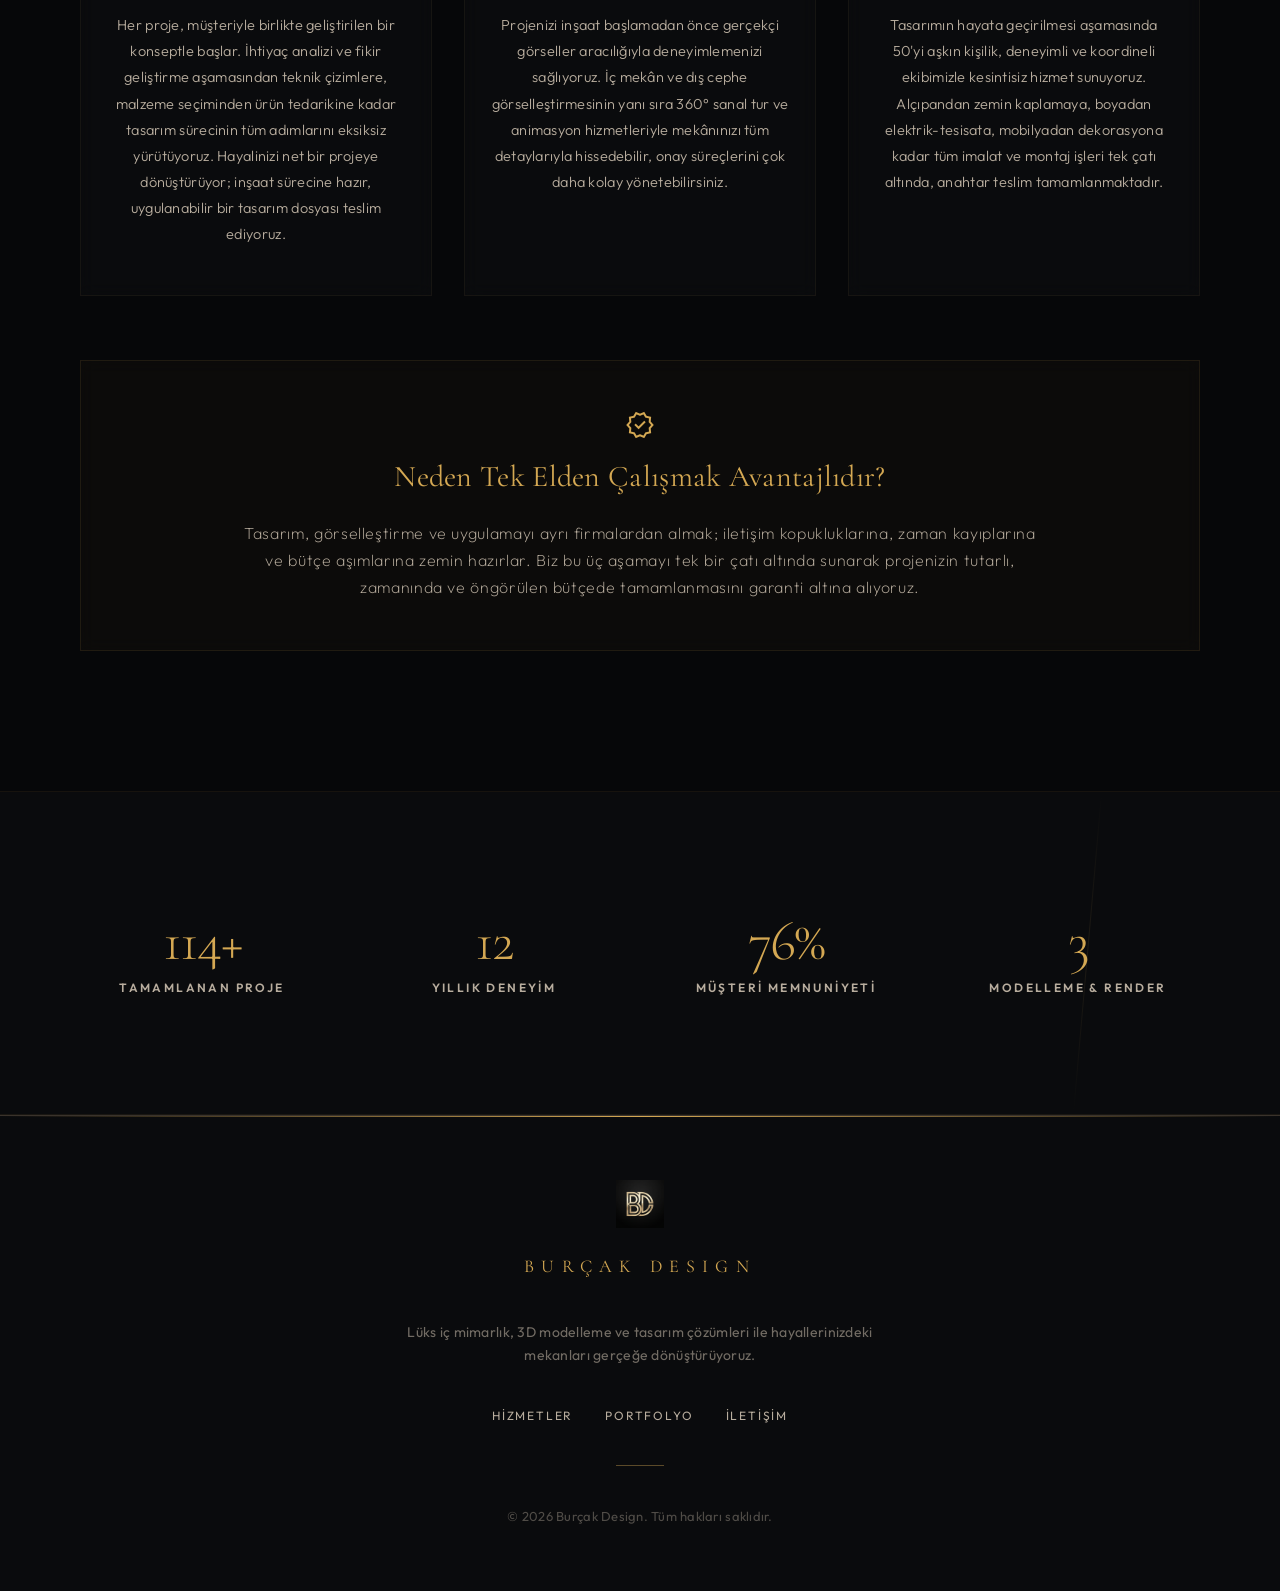
==== commit 6996a824: "Admin paneli modullere ayrildi, kategori yonetimi eklendi, ikonlar kaldirildi" ====
--- a/index.html
+++ b/index.html
@@ -41,9 +41,7 @@
       <a href="portfolyo.html">Portfolyo</a>
       <a href="iletisim.html">İletişim</a>
     </nav>
-    <div style="width:32px;height:32px;border-radius:50%;border:1px solid rgba(233,193,118,0.2);overflow:hidden;">
-      <img src="https://lh3.googleusercontent.com/aida-public/[base64]" alt="Avatar" style="width:100%;height:100%;object-fit:cover;"/>
-    </div>
+    
   </div>
 </header>
 
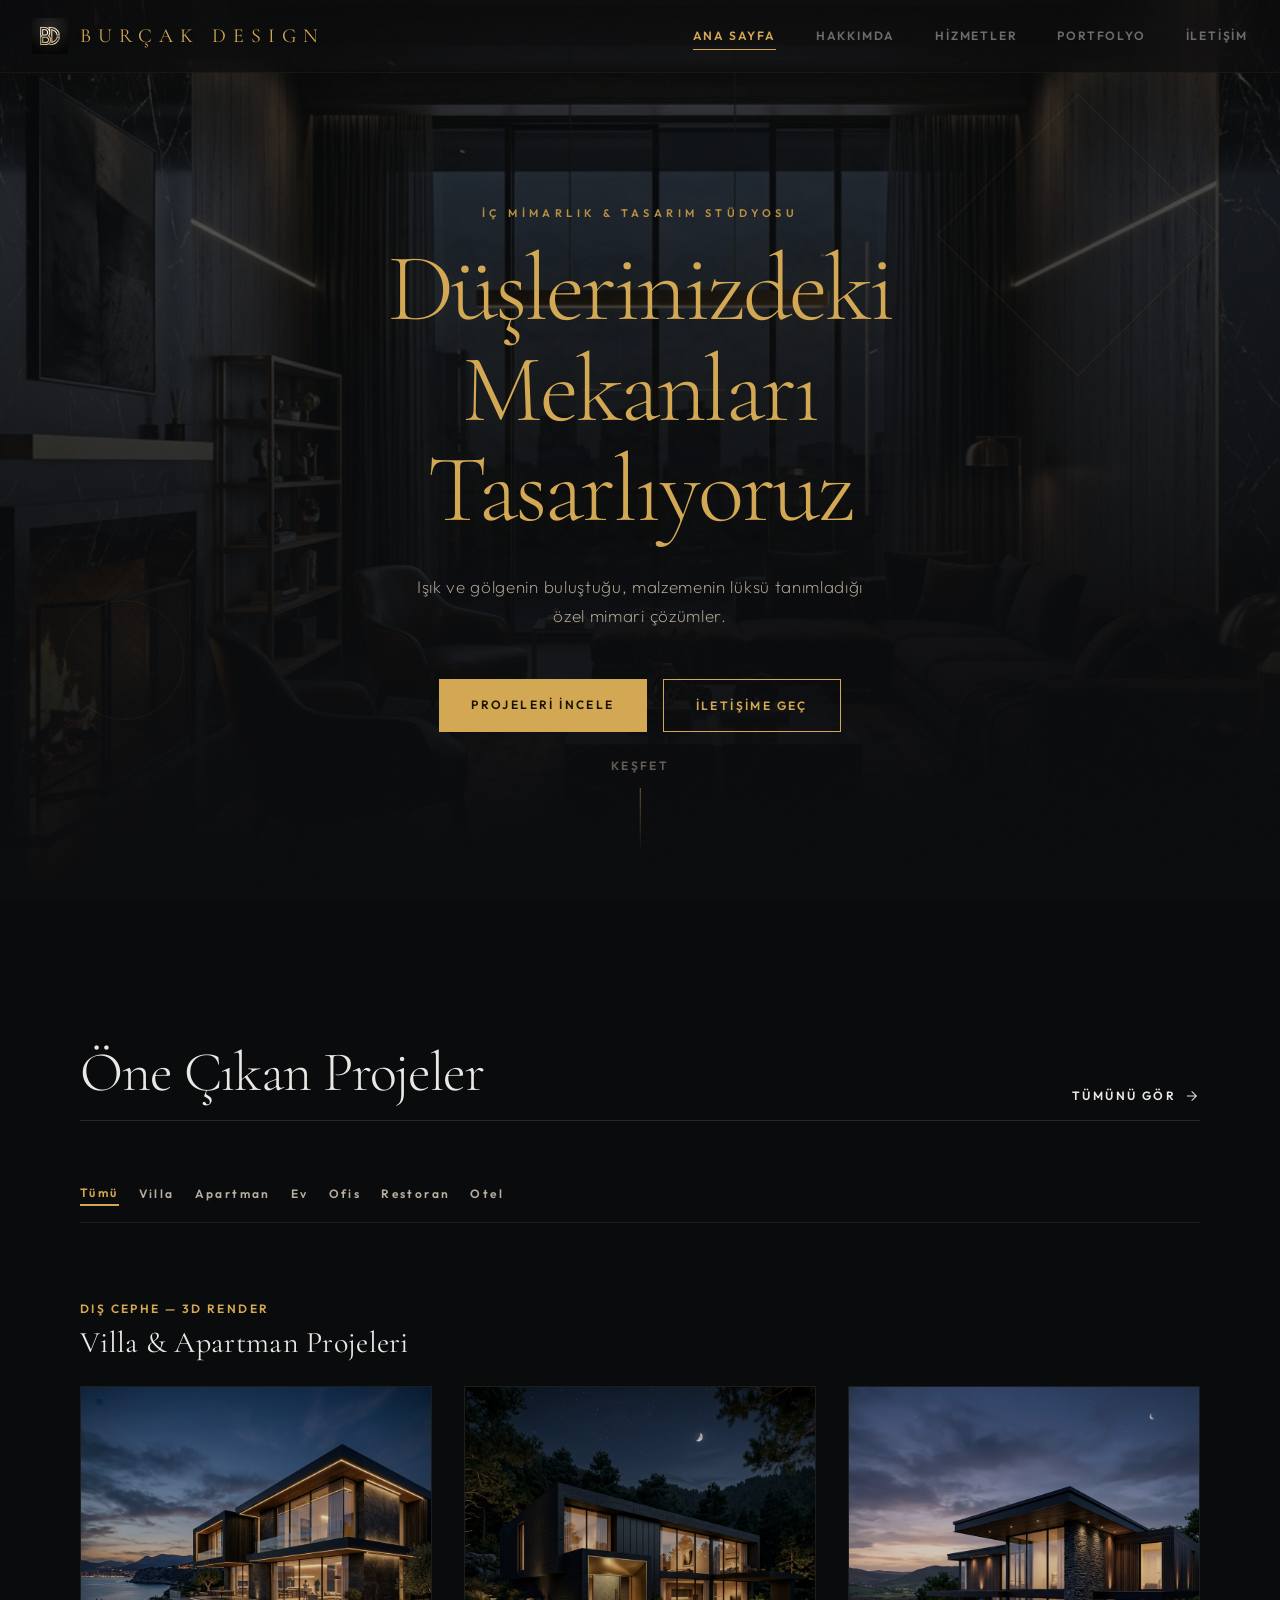
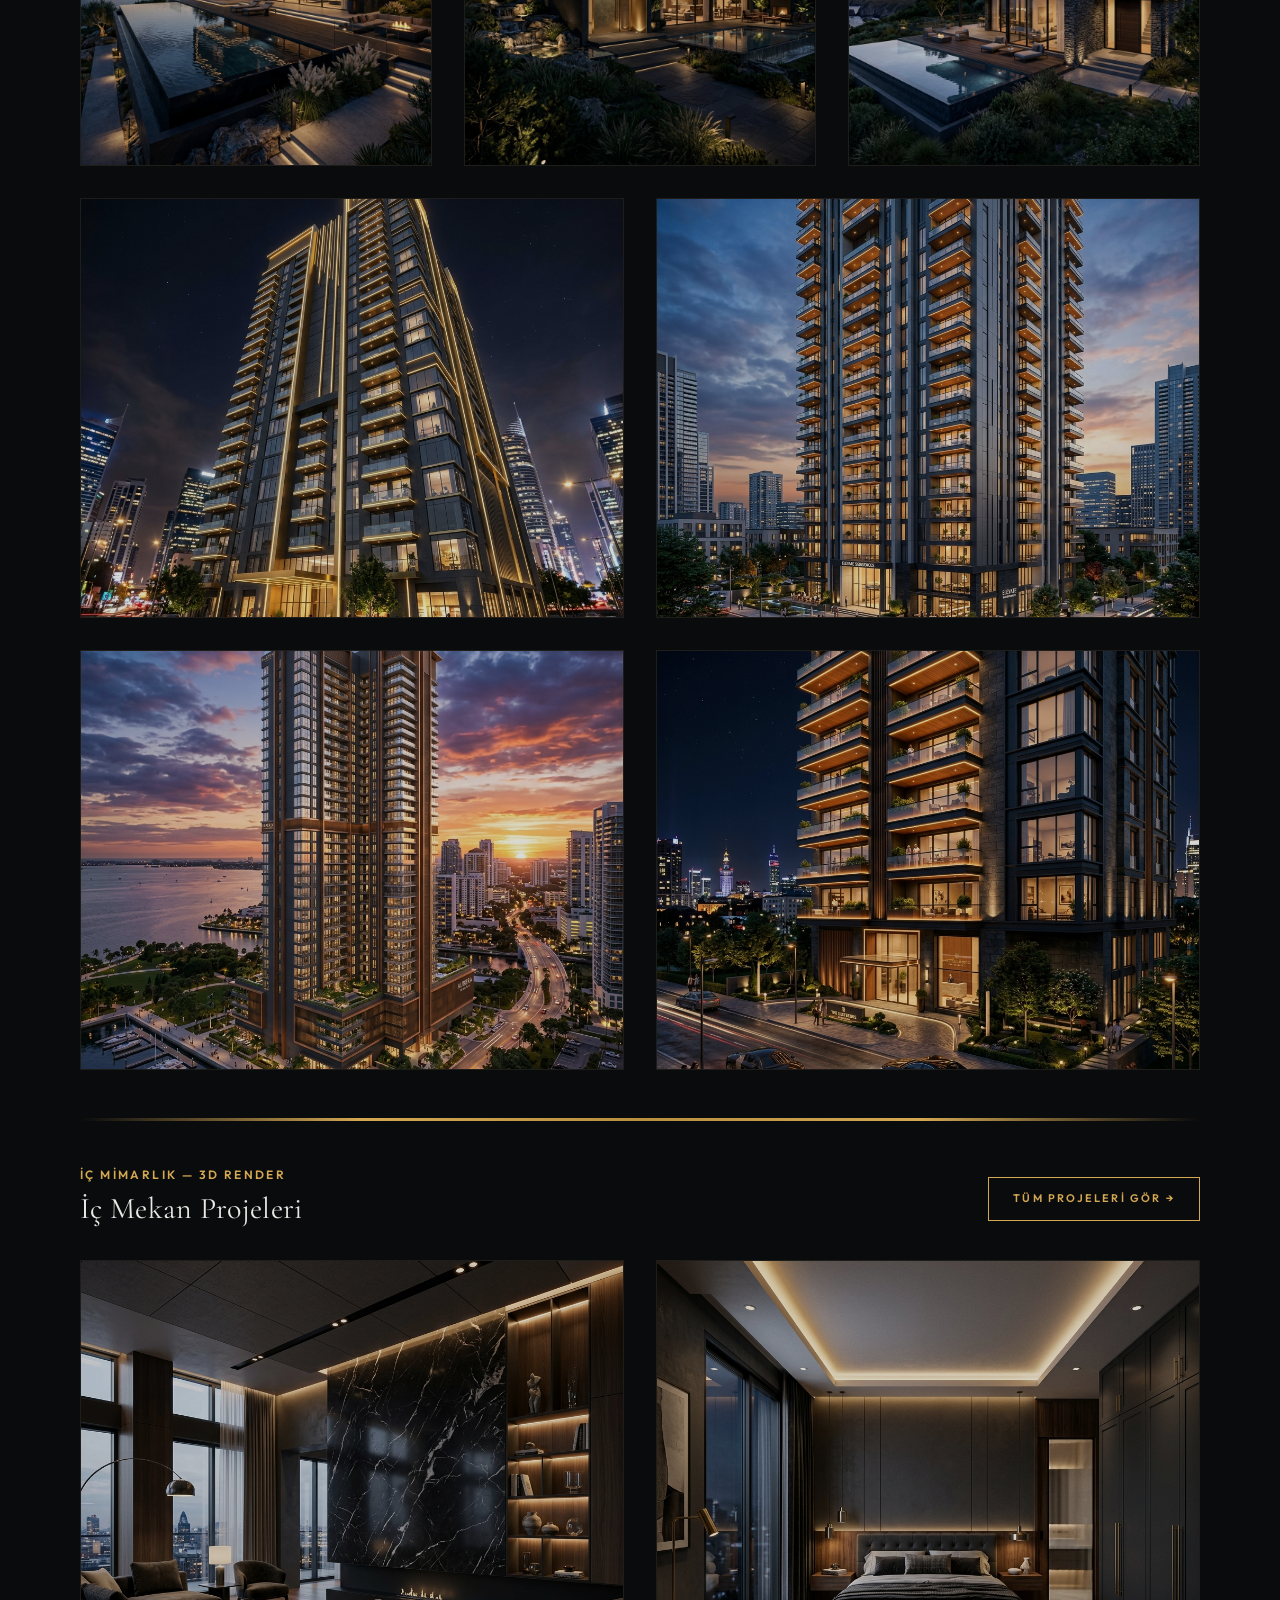
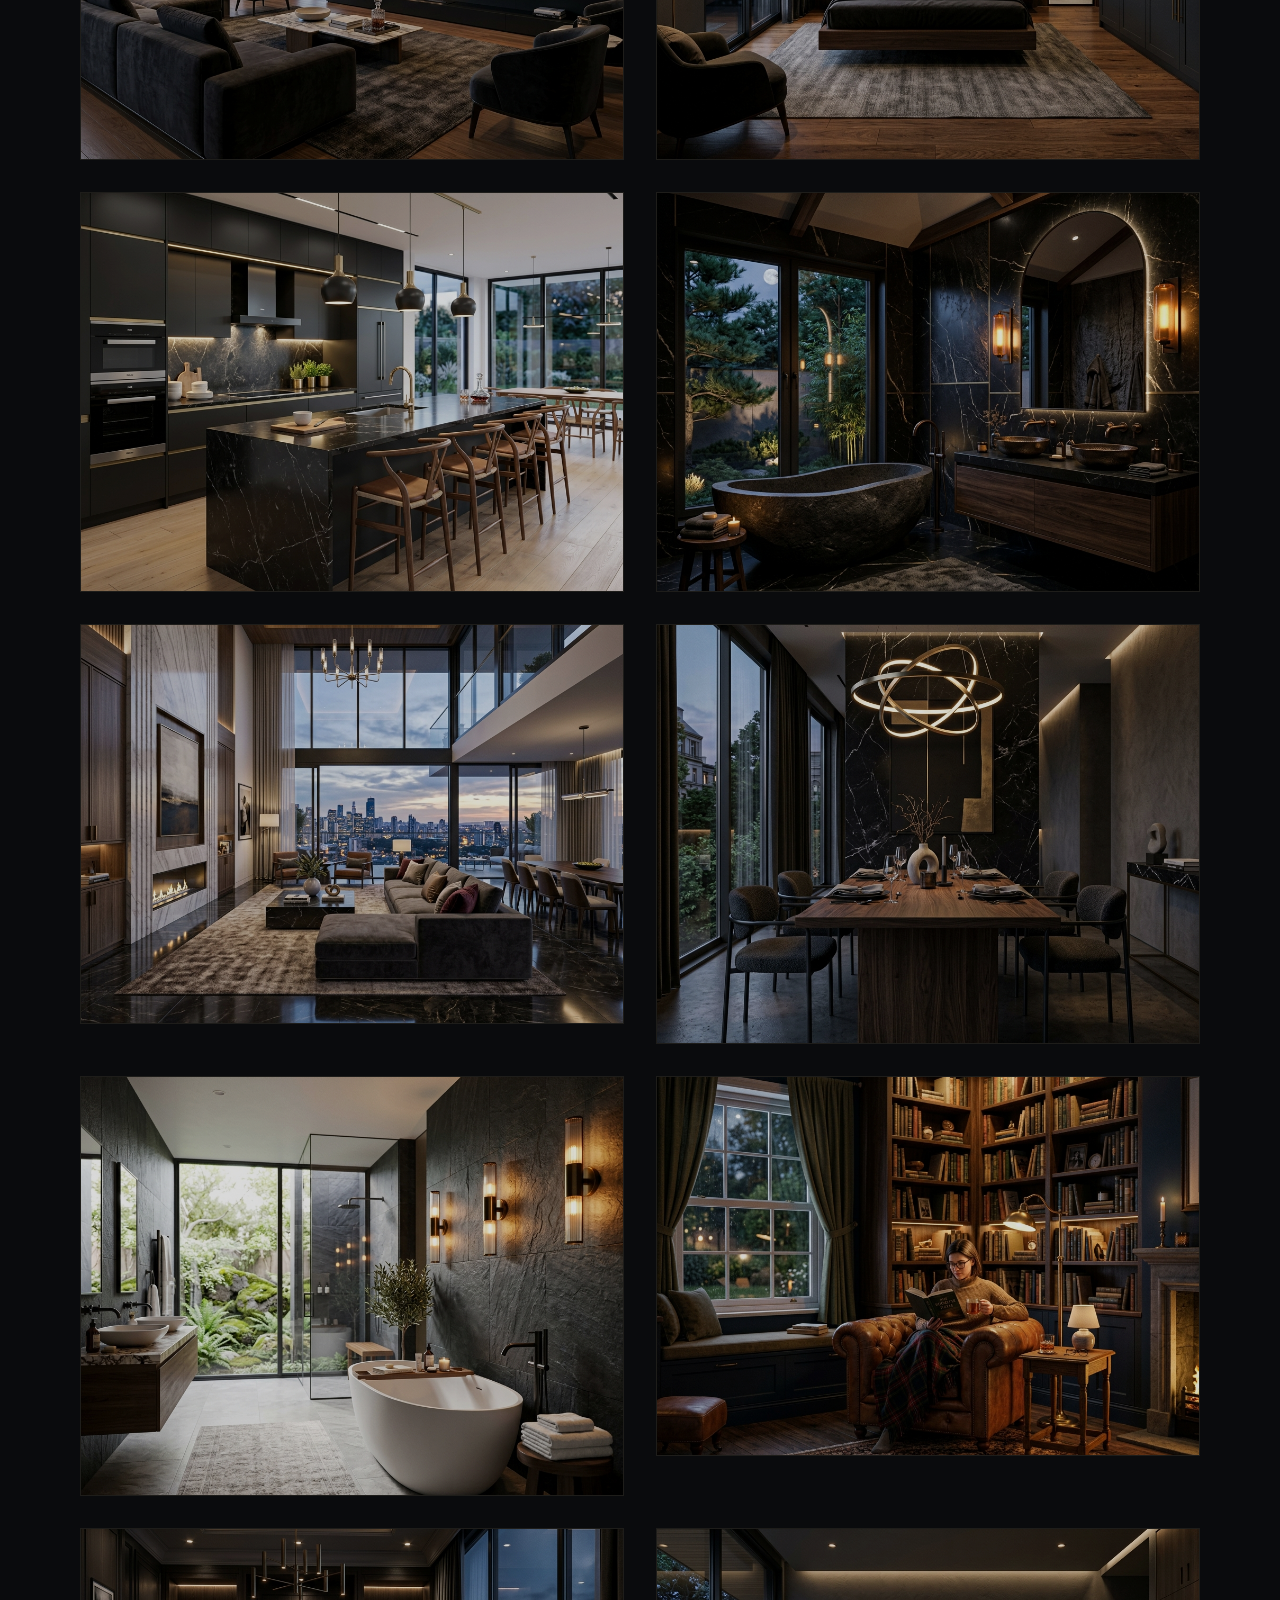
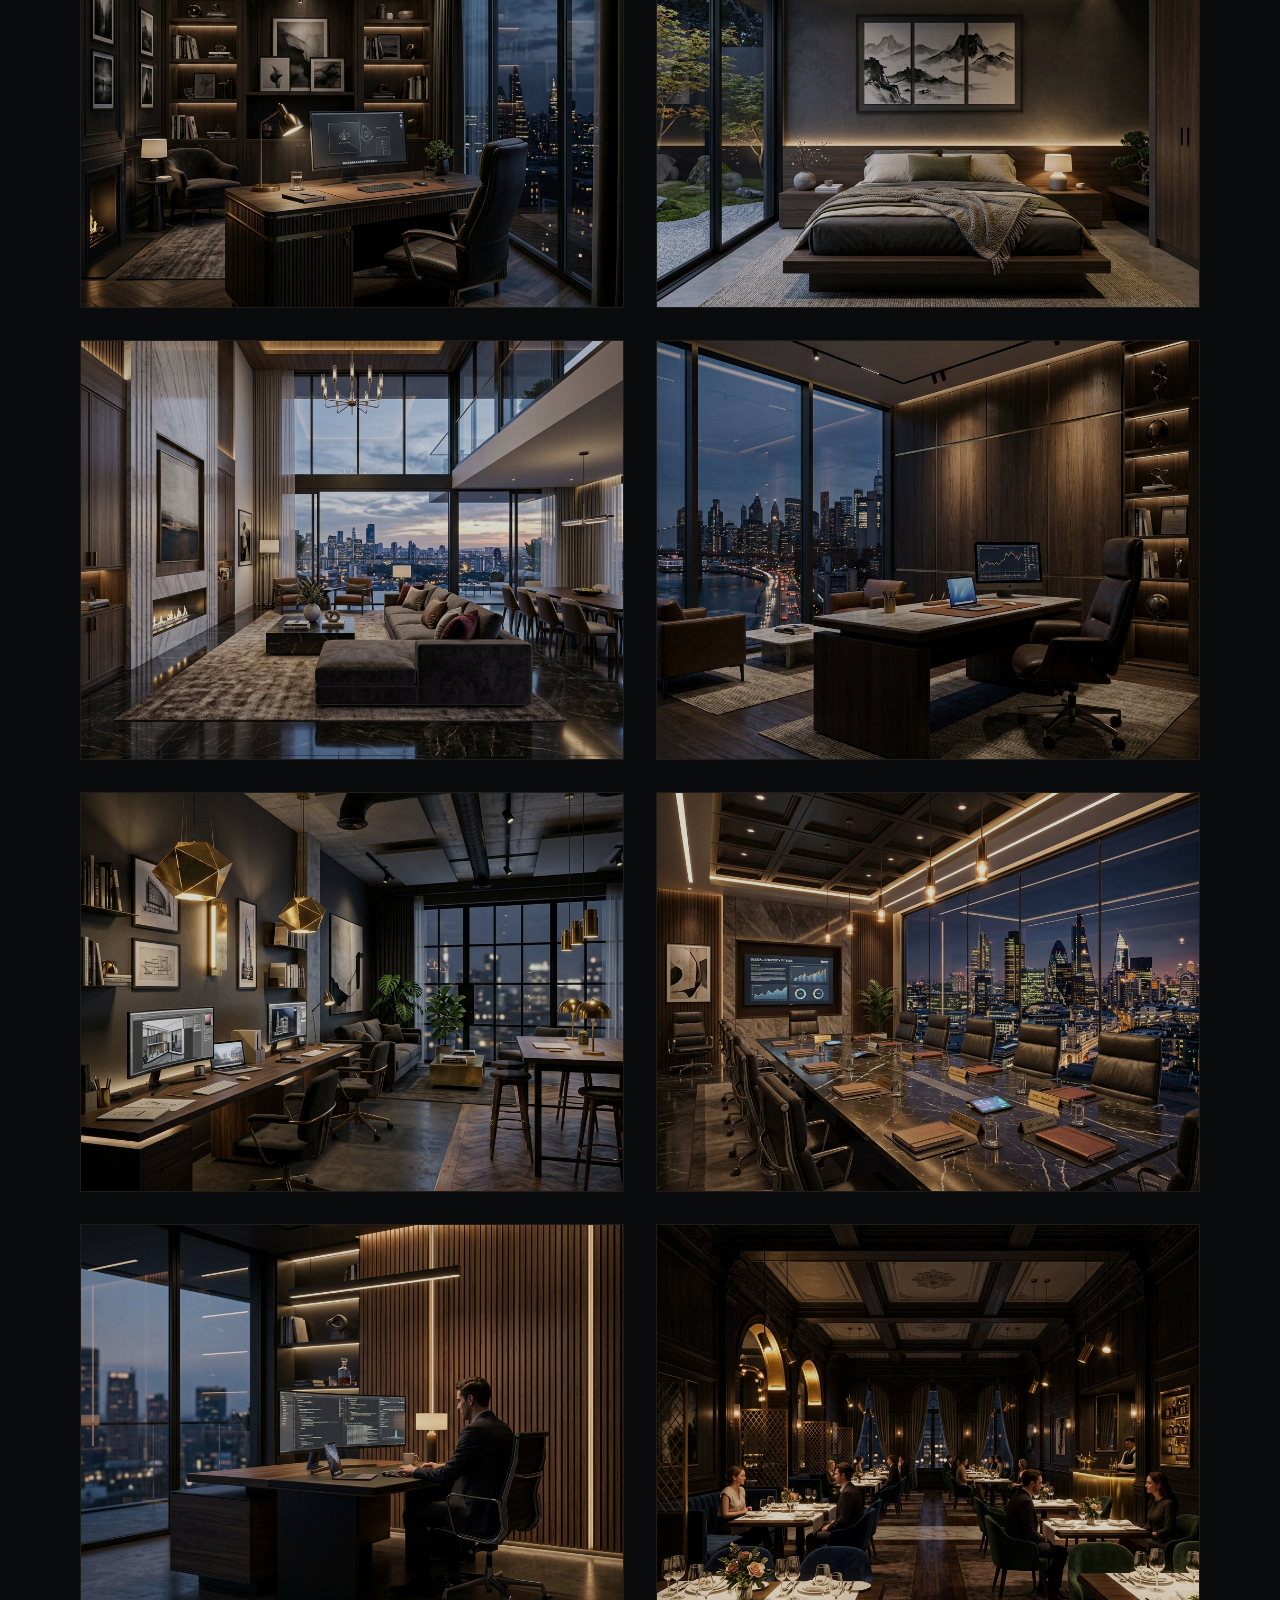
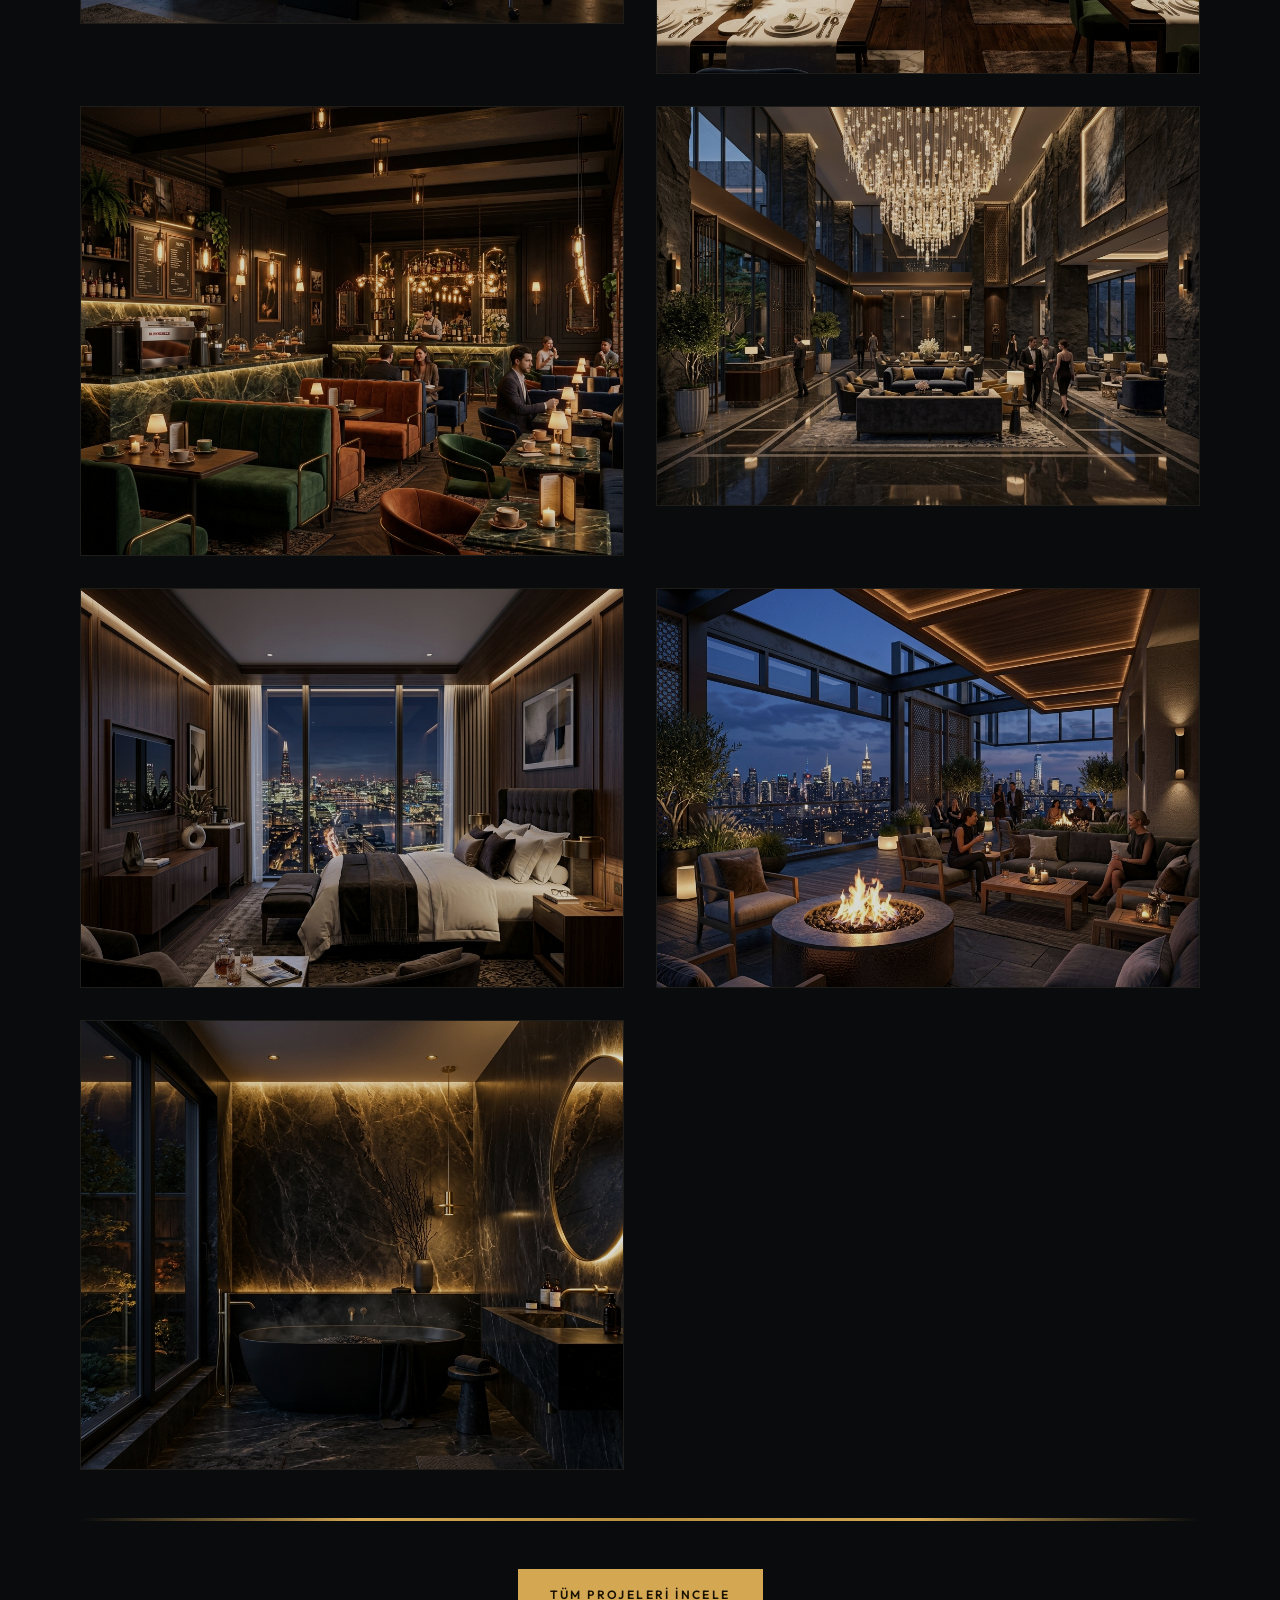
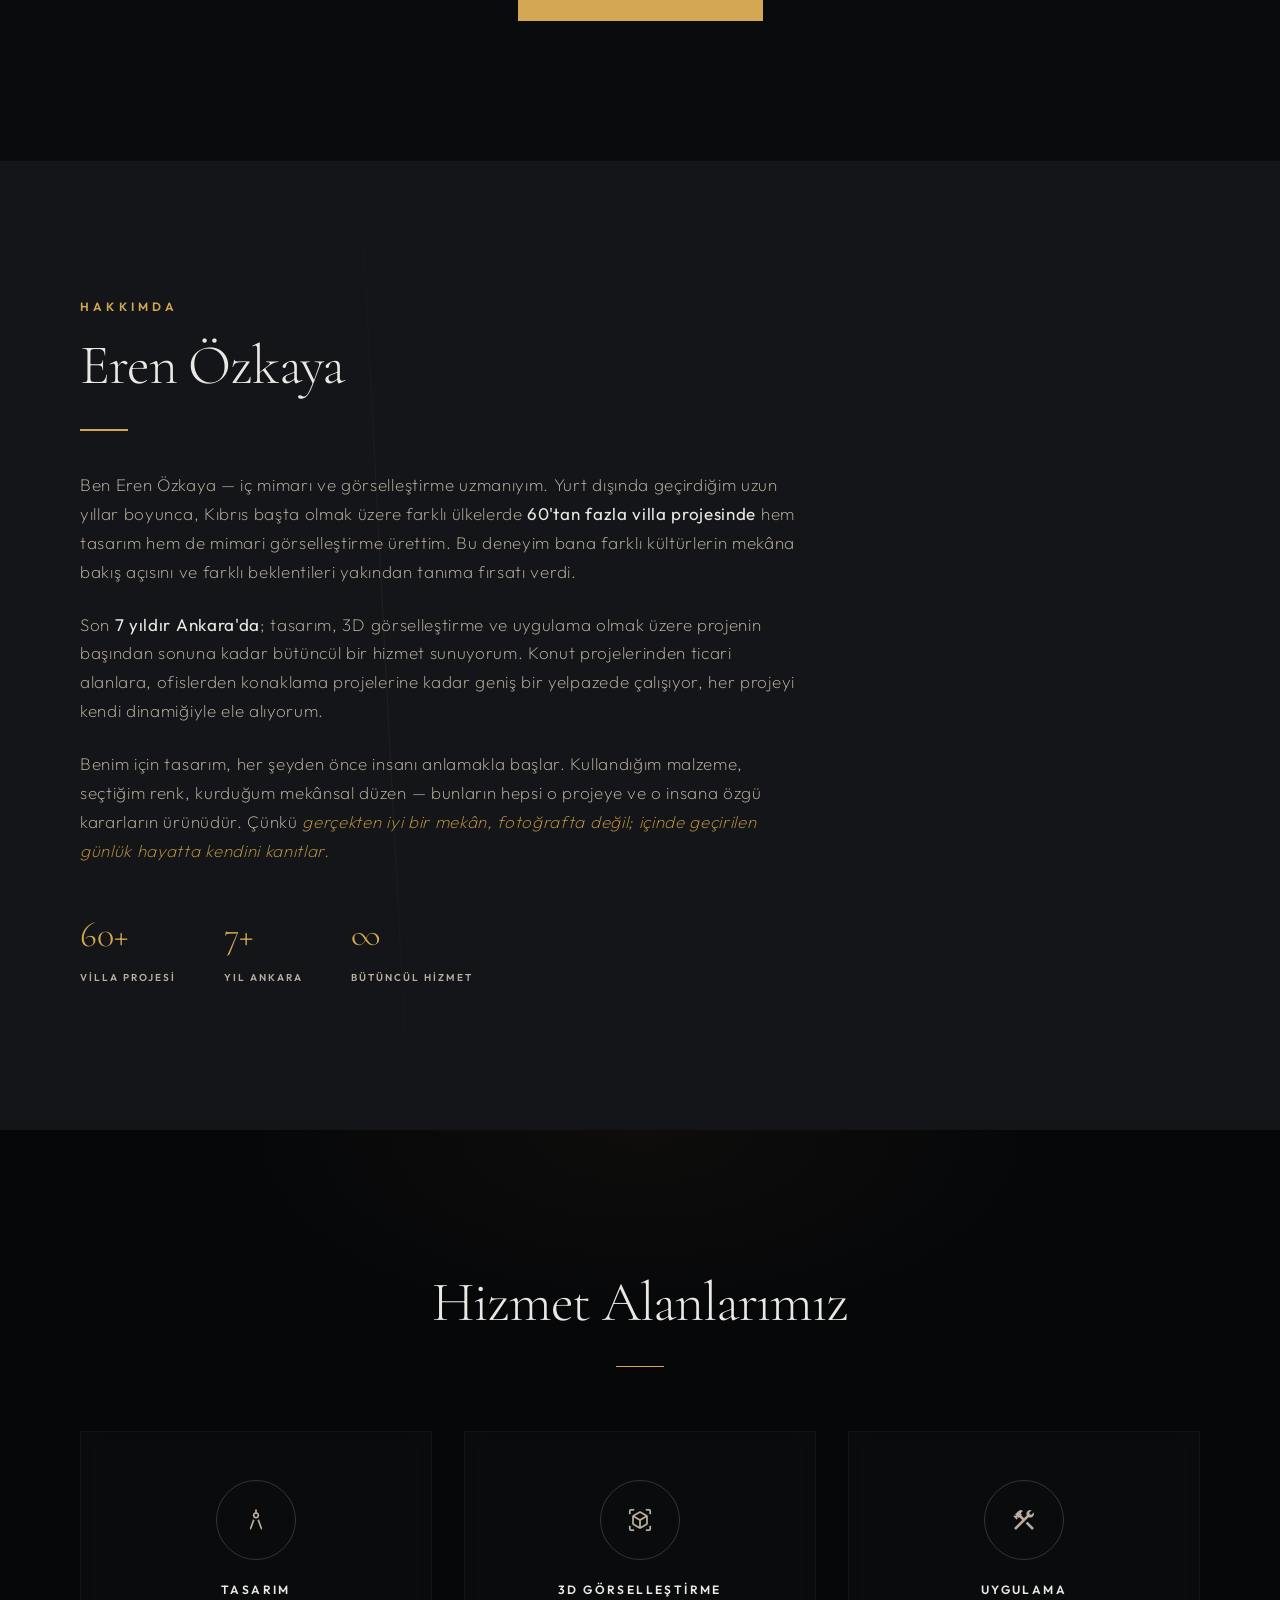
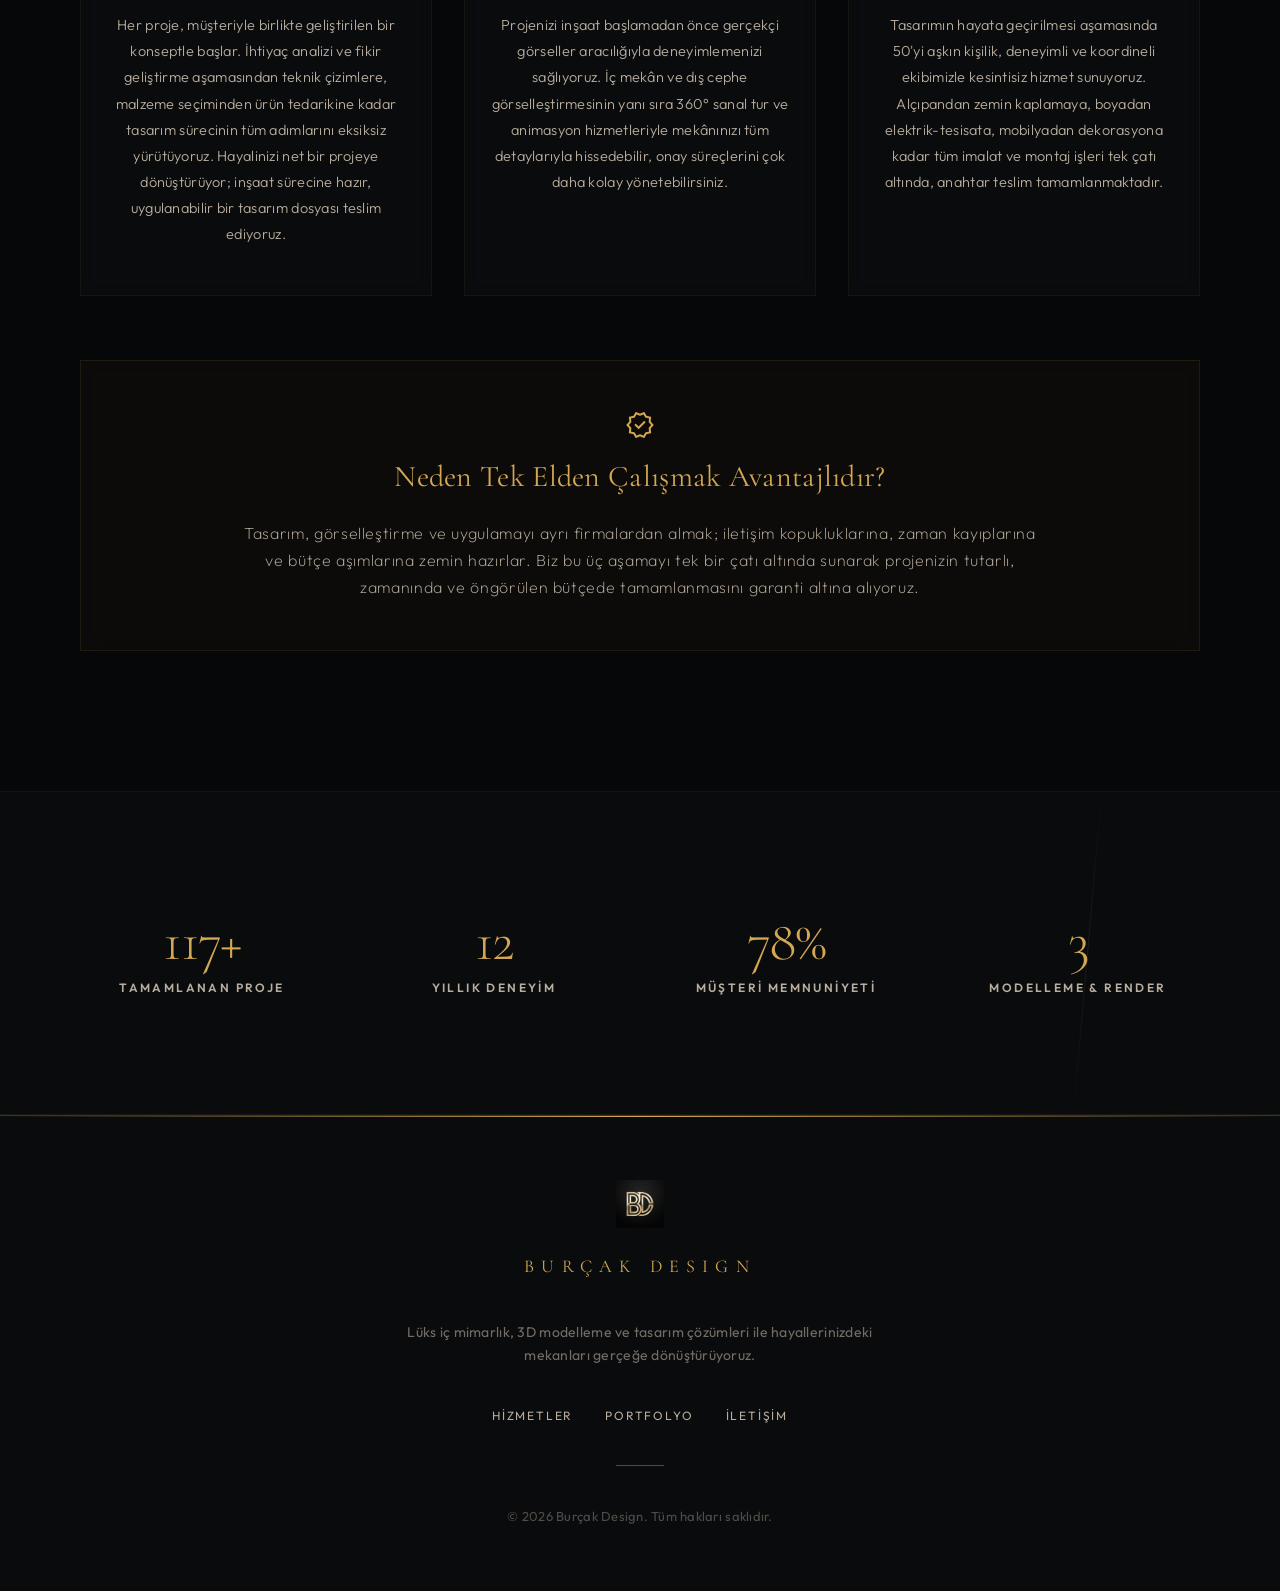
==== commit 97514e69: "Link about texts to index and fix contact fetch" ====
--- a/index.html
+++ b/index.html
@@ -289,15 +289,17 @@
         <span class="font-label-caps" style="color:var(--primary);display:block;margin-bottom:20px;letter-spacing:0.35em;">HAKKIMDA</span>
         <h3 class="font-headline-lg" style="margin-bottom:32px;">Eren Özkaya</h3>
         <div style="width:48px;height:2px;background:var(--primary);margin-bottom:40px;"></div>
-        <p class="font-body-lg" style="color:var(--on-surface-variant);margin-bottom:24px;">
-          Ben Eren Özkaya — iç mimarı ve görselleştirme uzmanıyım. Yurt dışında geçirdiğim uzun yıllar boyunca, Kıbrıs başta olmak üzere farklı ülkelerde <strong style="color:var(--on-surface);font-weight:400;">60'tan fazla villa projesinde</strong> hem tasarım hem de mimari görselleştirme ürettim. Bu deneyim bana farklı kültürlerin mekâna bakış açısını ve farklı beklentileri yakından tanıma fırsatı verdi.
-        </p>
-        <p class="font-body-lg" style="color:var(--on-surface-variant);margin-bottom:24px;">
-          Son <strong style="color:var(--on-surface);font-weight:400;">7 yıldır Ankara'da</strong>; tasarım, 3D görselleştirme ve uygulama olmak üzere projenin başından sonuna kadar bütüncül bir hizmet sunuyorum. Konut projelerinden ticari alanlara, ofislerden konaklama projelerine kadar geniş bir yelpazede çalışıyor, her projeyi kendi dinamiğiyle ele alıyorum.
-        </p>
-        <p class="font-body-lg" style="color:var(--on-surface-variant);margin-bottom:40px;">
-          Benim için tasarım, her şeyden önce insanı anlamakla başlar. Kullandığım malzeme, seçtiğim renk, kurduğum mekânsal düzen — bunların hepsi o projeye ve o insana özgü kararların ürünüdür. Çünkü <em style="font-style:italic;color:var(--primary-container);">gerçekten iyi bir mekân, fotoğrafta değil; içinde geçirilen günlük hayatta kendini kanıtlar.</em>
-        </p>
+        <div id="dyn-about-text">
+            <p class="font-body-lg" style="color:var(--on-surface-variant);margin-bottom:24px;">
+            Ben Eren Özkaya — iç mimarı ve görselleştirme uzmanıyım. Yurt dışında geçirdiğim uzun yıllar boyunca, Kıbrıs başta olmak üzere farklı ülkelerde <strong style="color:var(--on-surface);font-weight:400;">60'tan fazla villa projesinde</strong> hem tasarım hem de mimari görselleştirme ürettim. Bu deneyim bana farklı kültürlerin mekâna bakış açısını ve farklı beklentileri yakından tanıma fırsatı verdi.
+            </p>
+            <p class="font-body-lg" style="color:var(--on-surface-variant);margin-bottom:24px;">
+            Son <strong style="color:var(--on-surface);font-weight:400;">7 yıldır Ankara'da</strong>; tasarım, 3D görselleştirme ve uygulama olmak üzere projenin başından sonuna kadar bütüncül bir hizmet sunuyorum. Konut projelerinden ticari alanlara, ofislerden konaklama projelerine kadar geniş bir yelpazede çalışıyor, her projeyi kendi dinamiğiyle ele alıyorum.
+            </p>
+            <p class="font-body-lg" style="color:var(--on-surface-variant);margin-bottom:40px;">
+            Benim için tasarım, her şeyden önce insanı anlamakla başlar. Kullandığım malzeme, seçtiğim renk, kurduğum mekânsal düzen — bunların hepsi o projeye ve o insana özgü kararların ürünüdür. Çünkü <em style="font-style:italic;color:var(--primary-container);">gerçekten iyi bir mekân, fotoğrafta değil; içinde geçirilen günlük hayatta kendini kanıtlar.</em>
+            </p>
+        </div>
         <!-- Mini Stats -->
         <div style="display:flex;gap:48px;flex-wrap:wrap;">
           <div>
@@ -611,7 +613,7 @@
 }
 const db = firebase.firestore();
 
-db.collection('settings').doc('general').get().then((doc) => {
+db.collection('settings').doc('home').get().then((doc) => {
     if (doc.exists) {
         const data = doc.data();
         if (data.heroTitle && document.getElementById('dyn-hero-title')) {
@@ -622,6 +624,16 @@
         }
     }
 });
+
+db.collection('settings').doc('about').get().then((doc) => {
+    if (doc.exists) {
+        const data = doc.data();
+        if (data.aboutText && document.getElementById('dyn-about-text')) {
+            let paragraphs = data.aboutText.split('\n\n').map(p => `<p class="font-body-lg" style="color:var(--on-surface-variant);margin-bottom:24px;">${p.replace(/\n/g, '<br/>')}</p>`).join('');
+            document.getElementById('dyn-about-text').innerHTML = paragraphs;
+        }
+    }
+});
 </script>
 </body>
 </html>
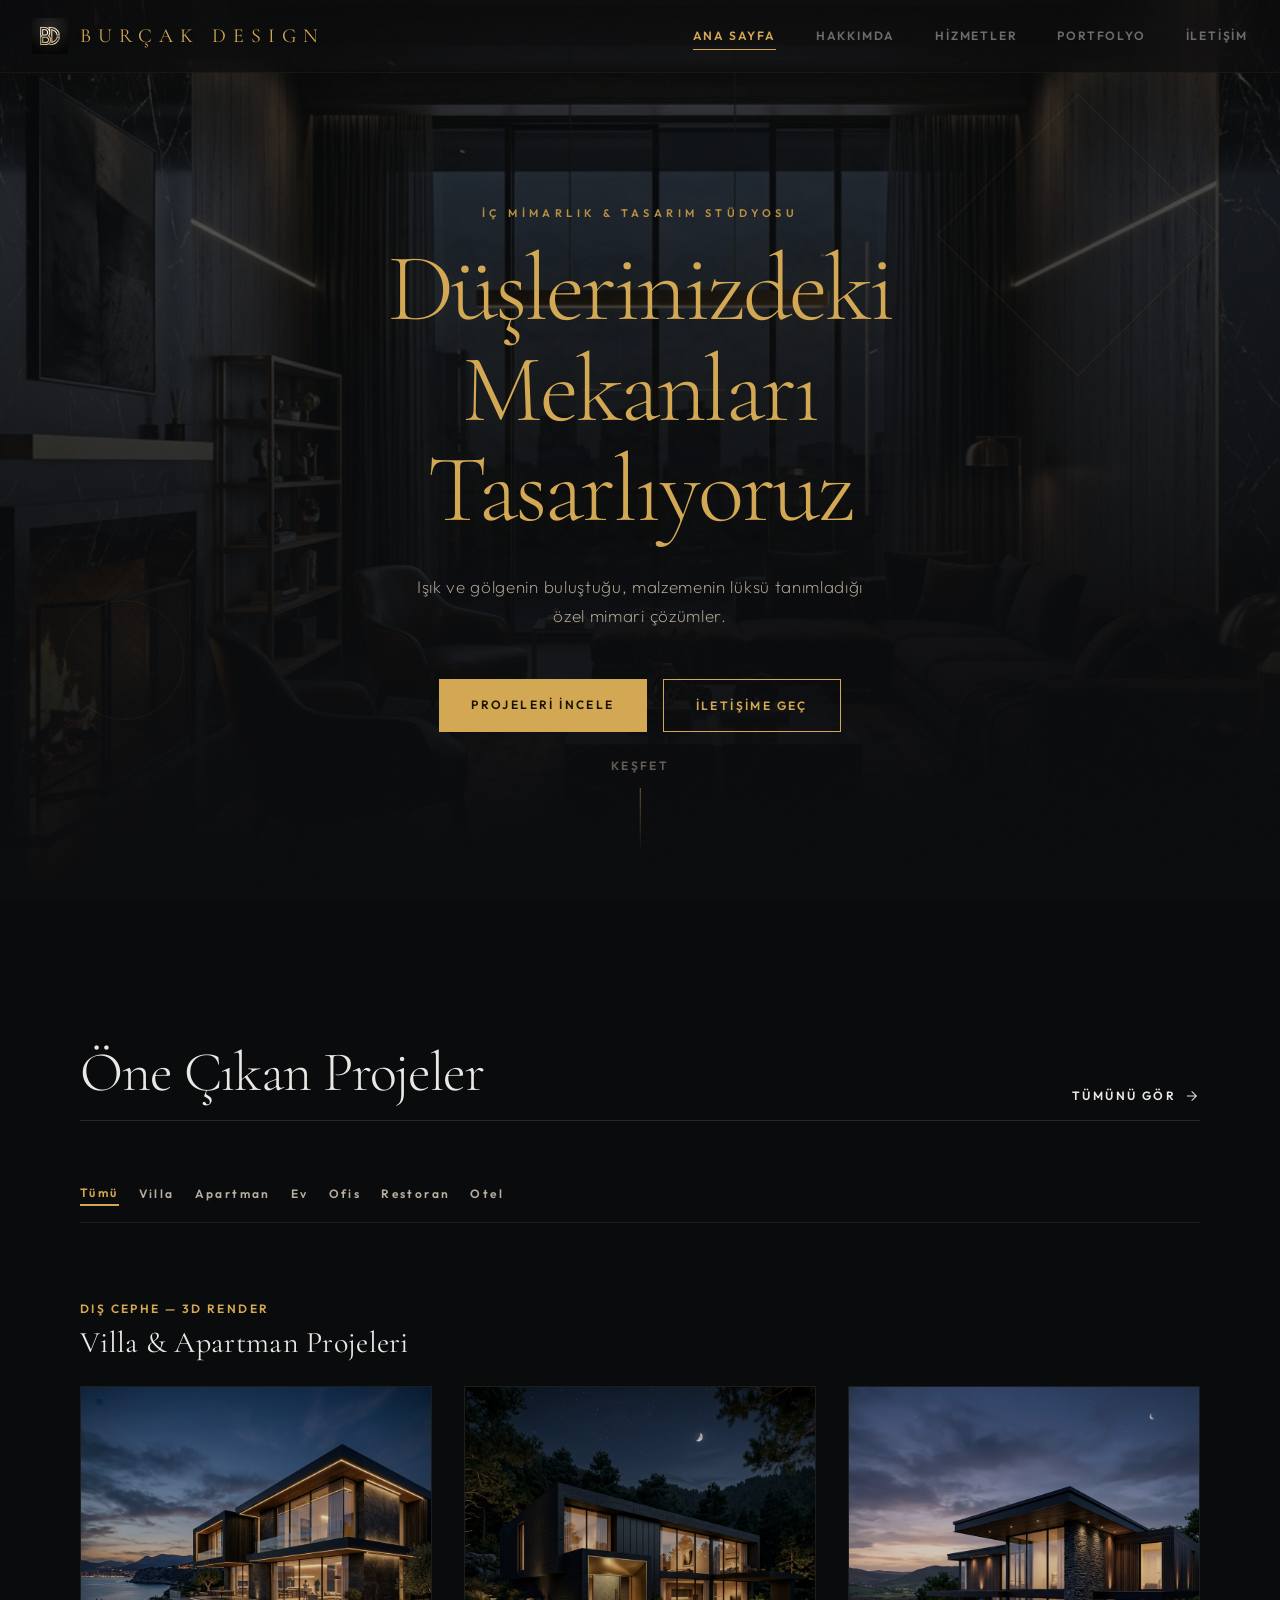
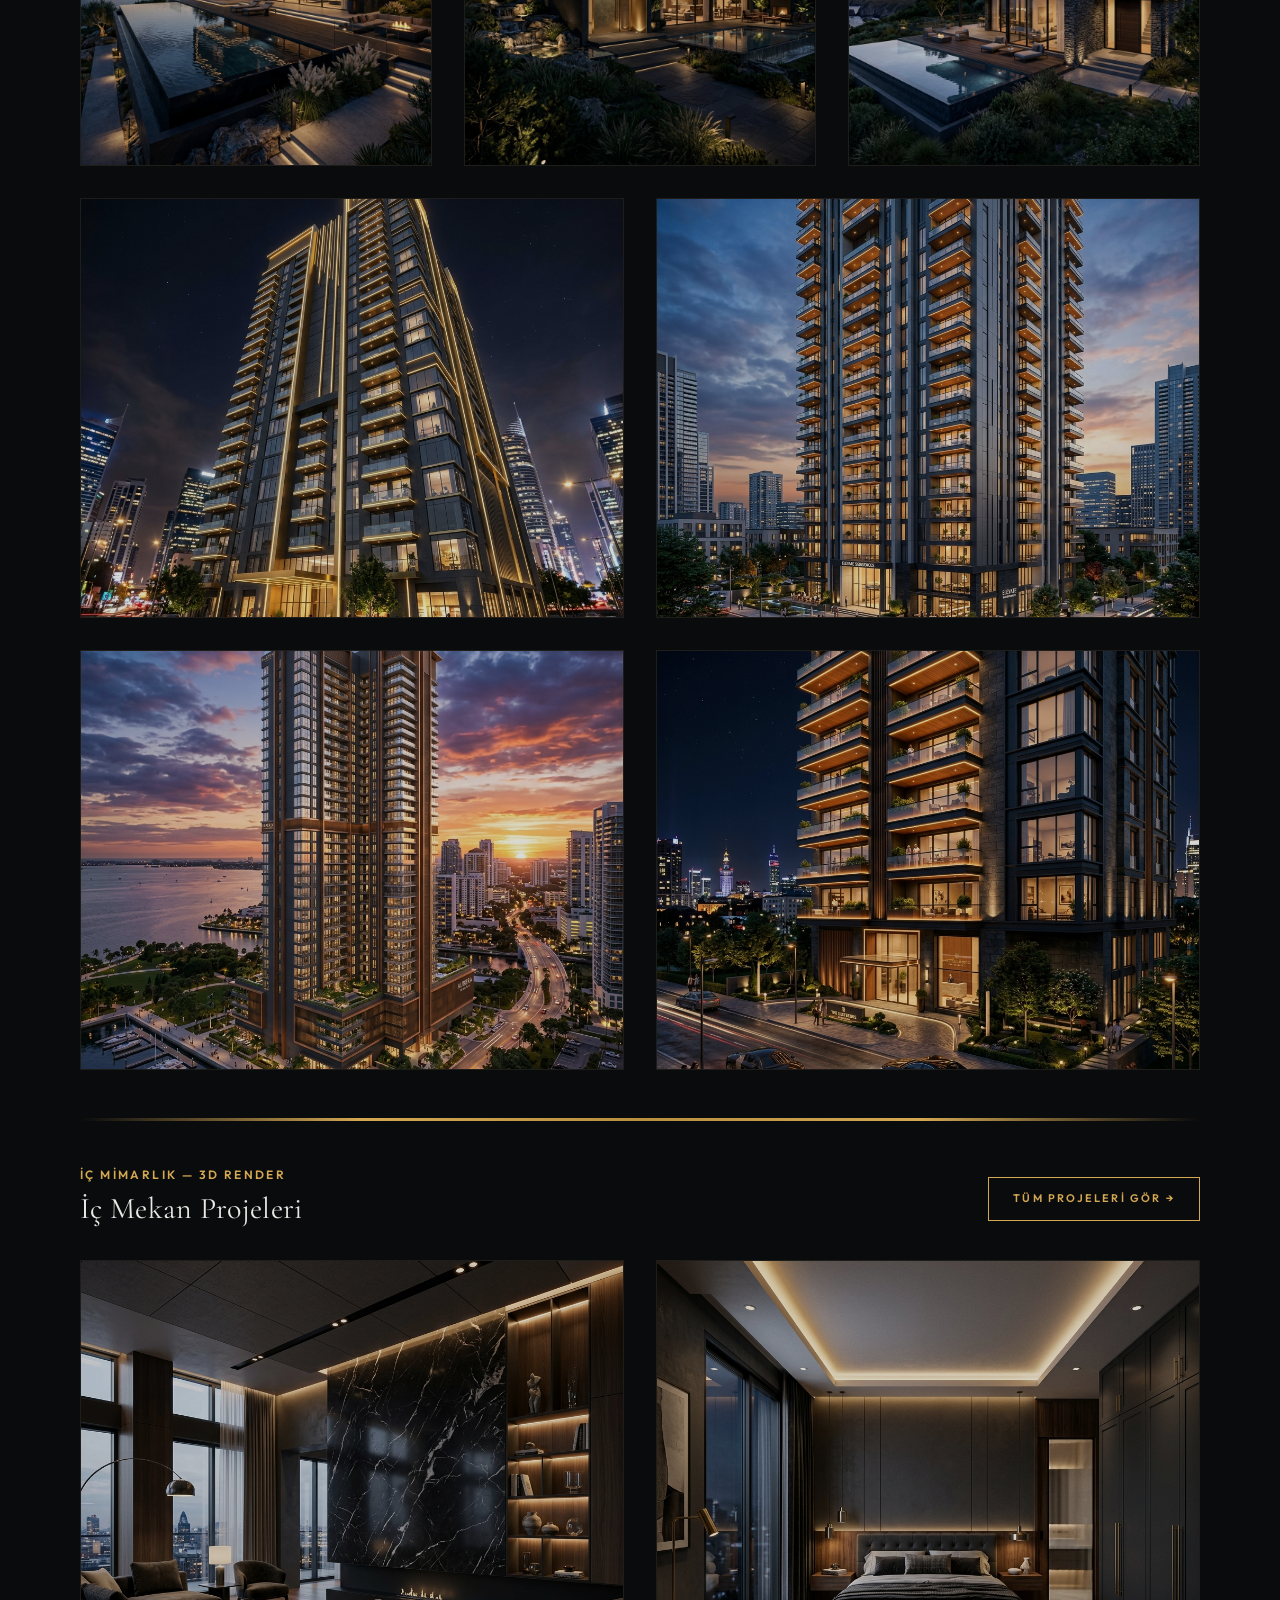
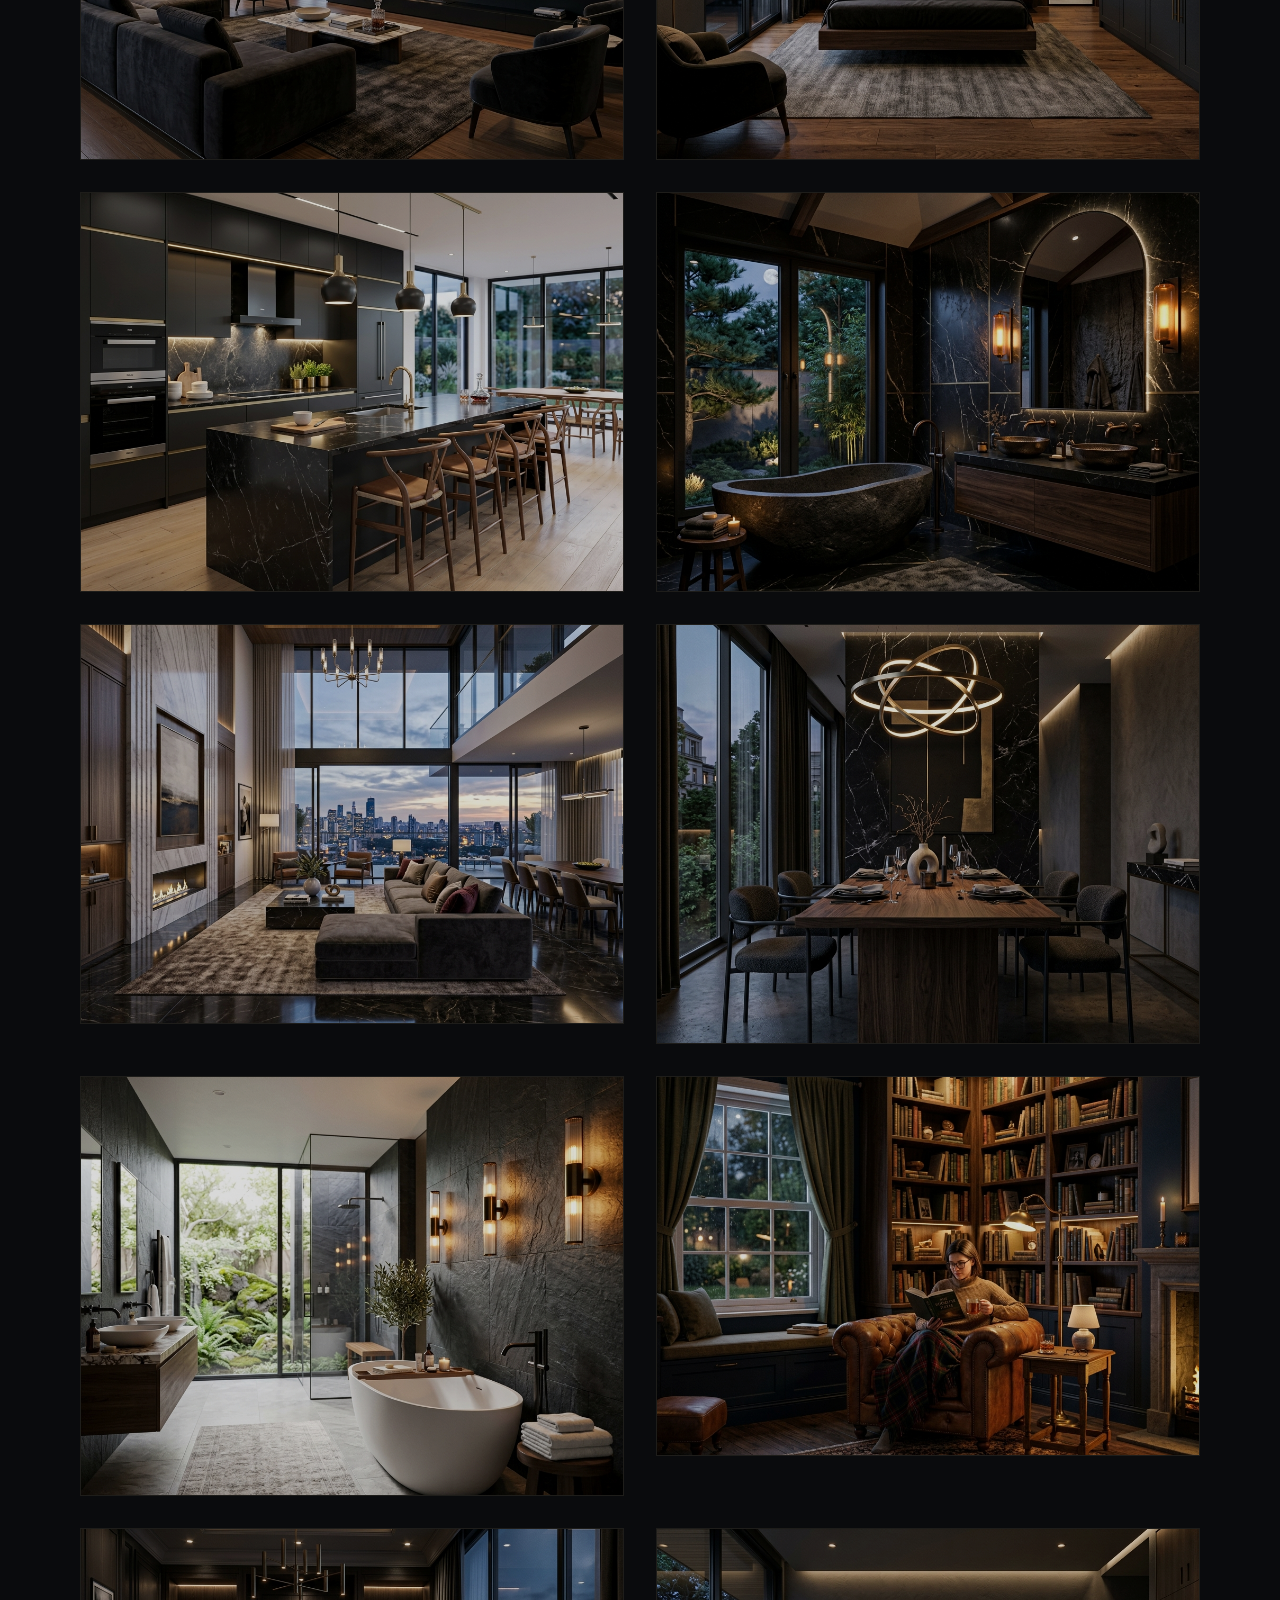
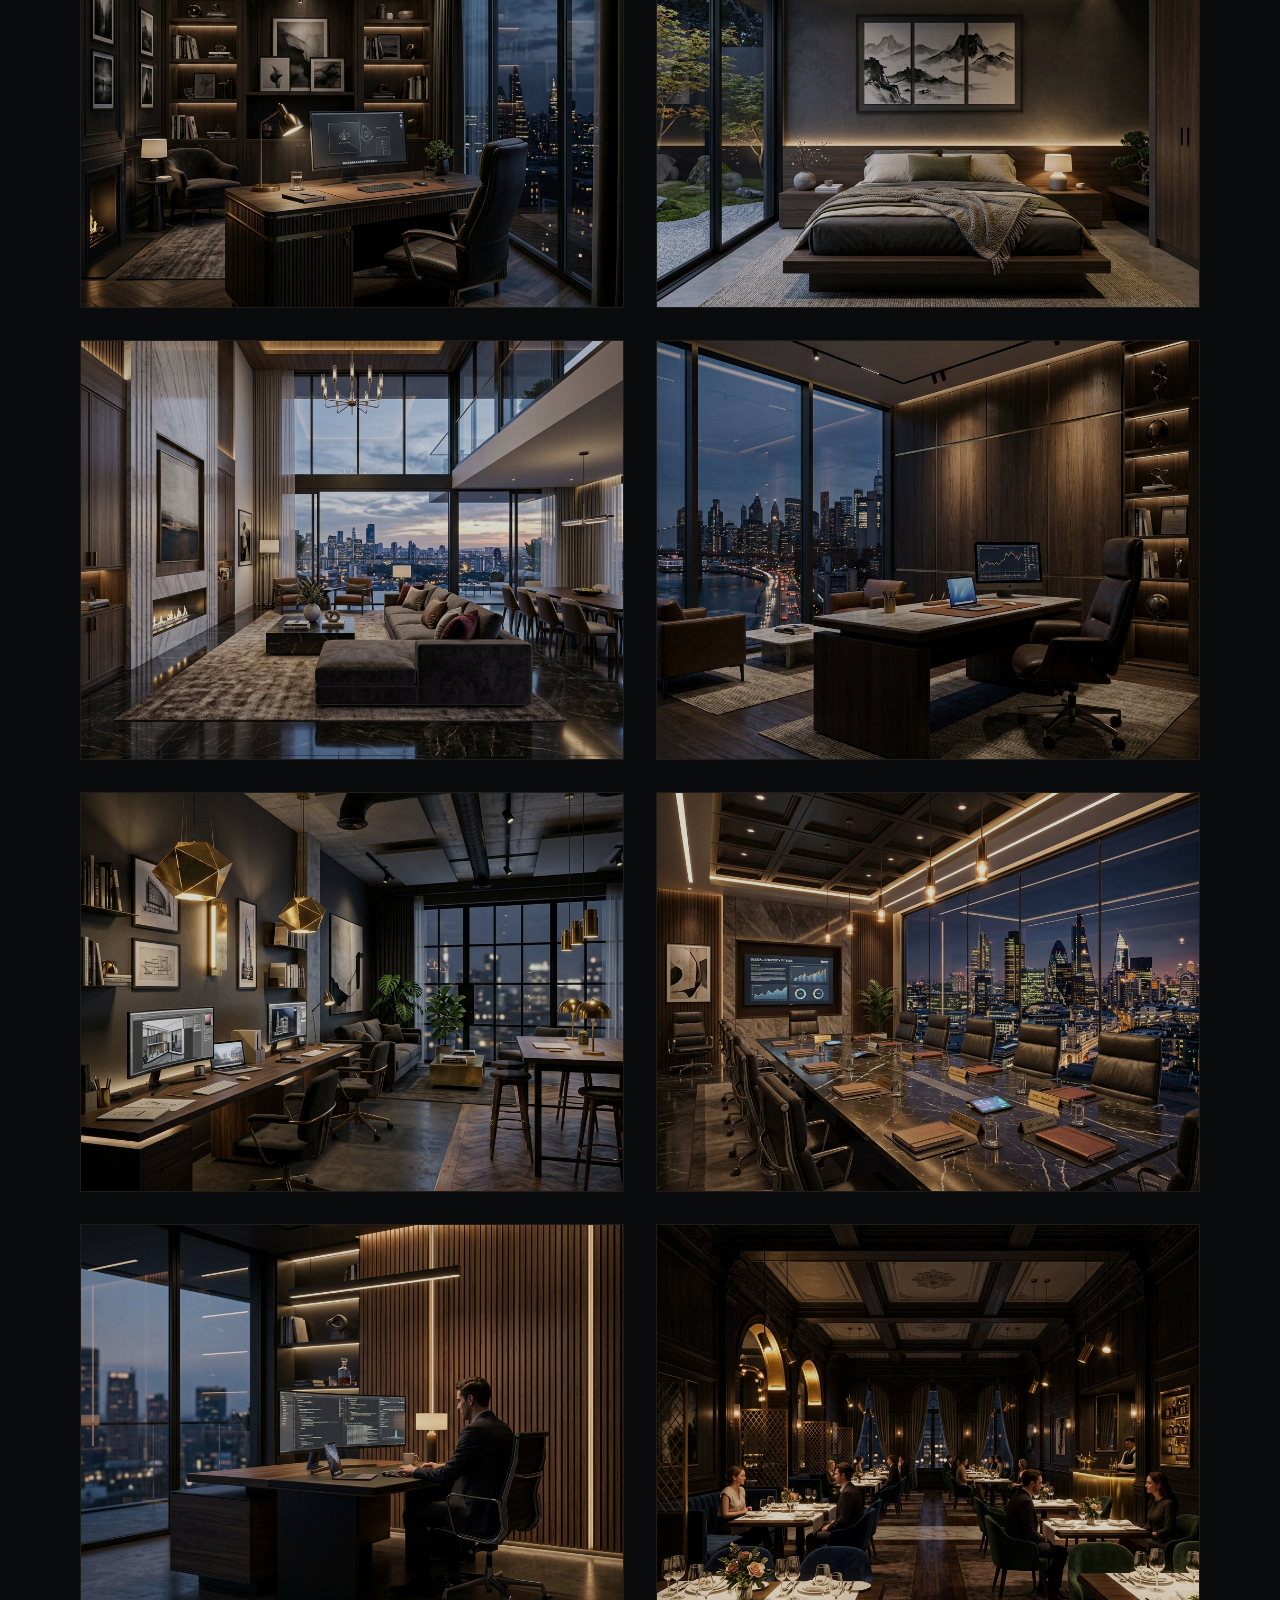
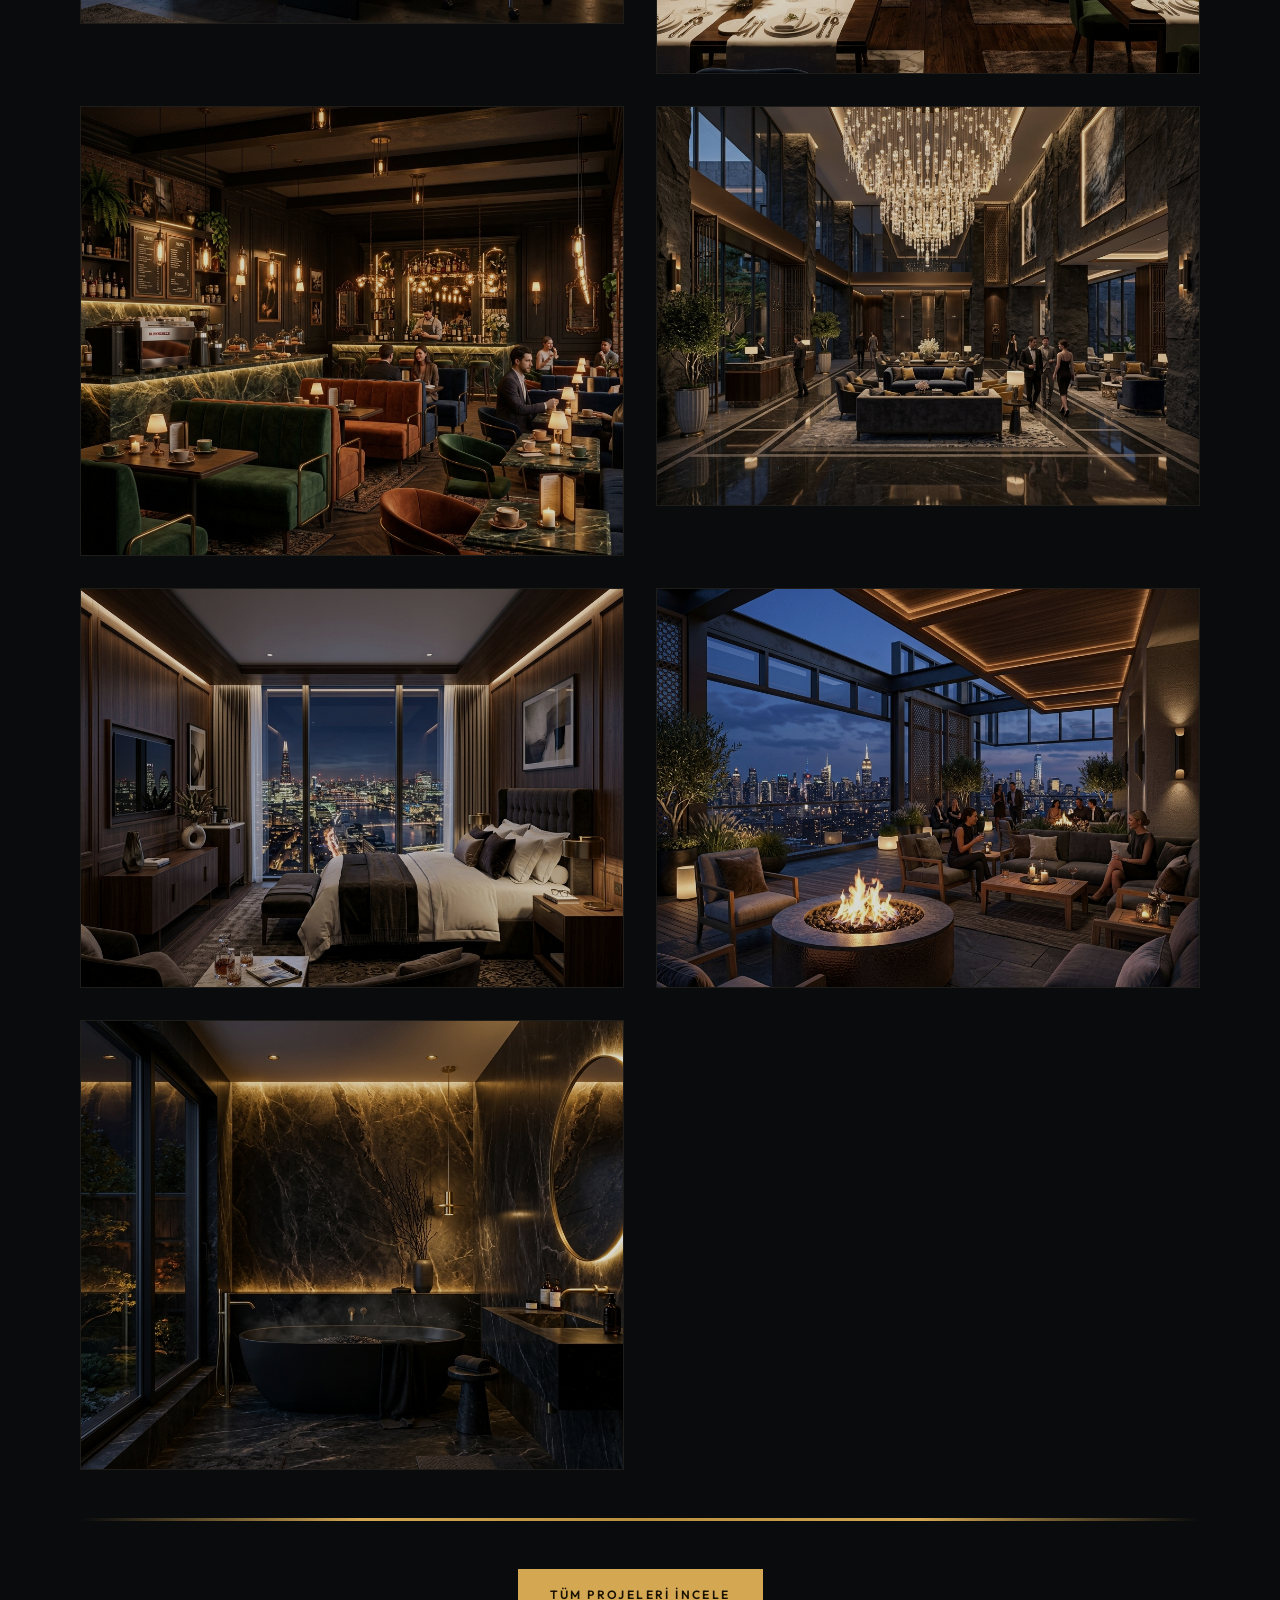
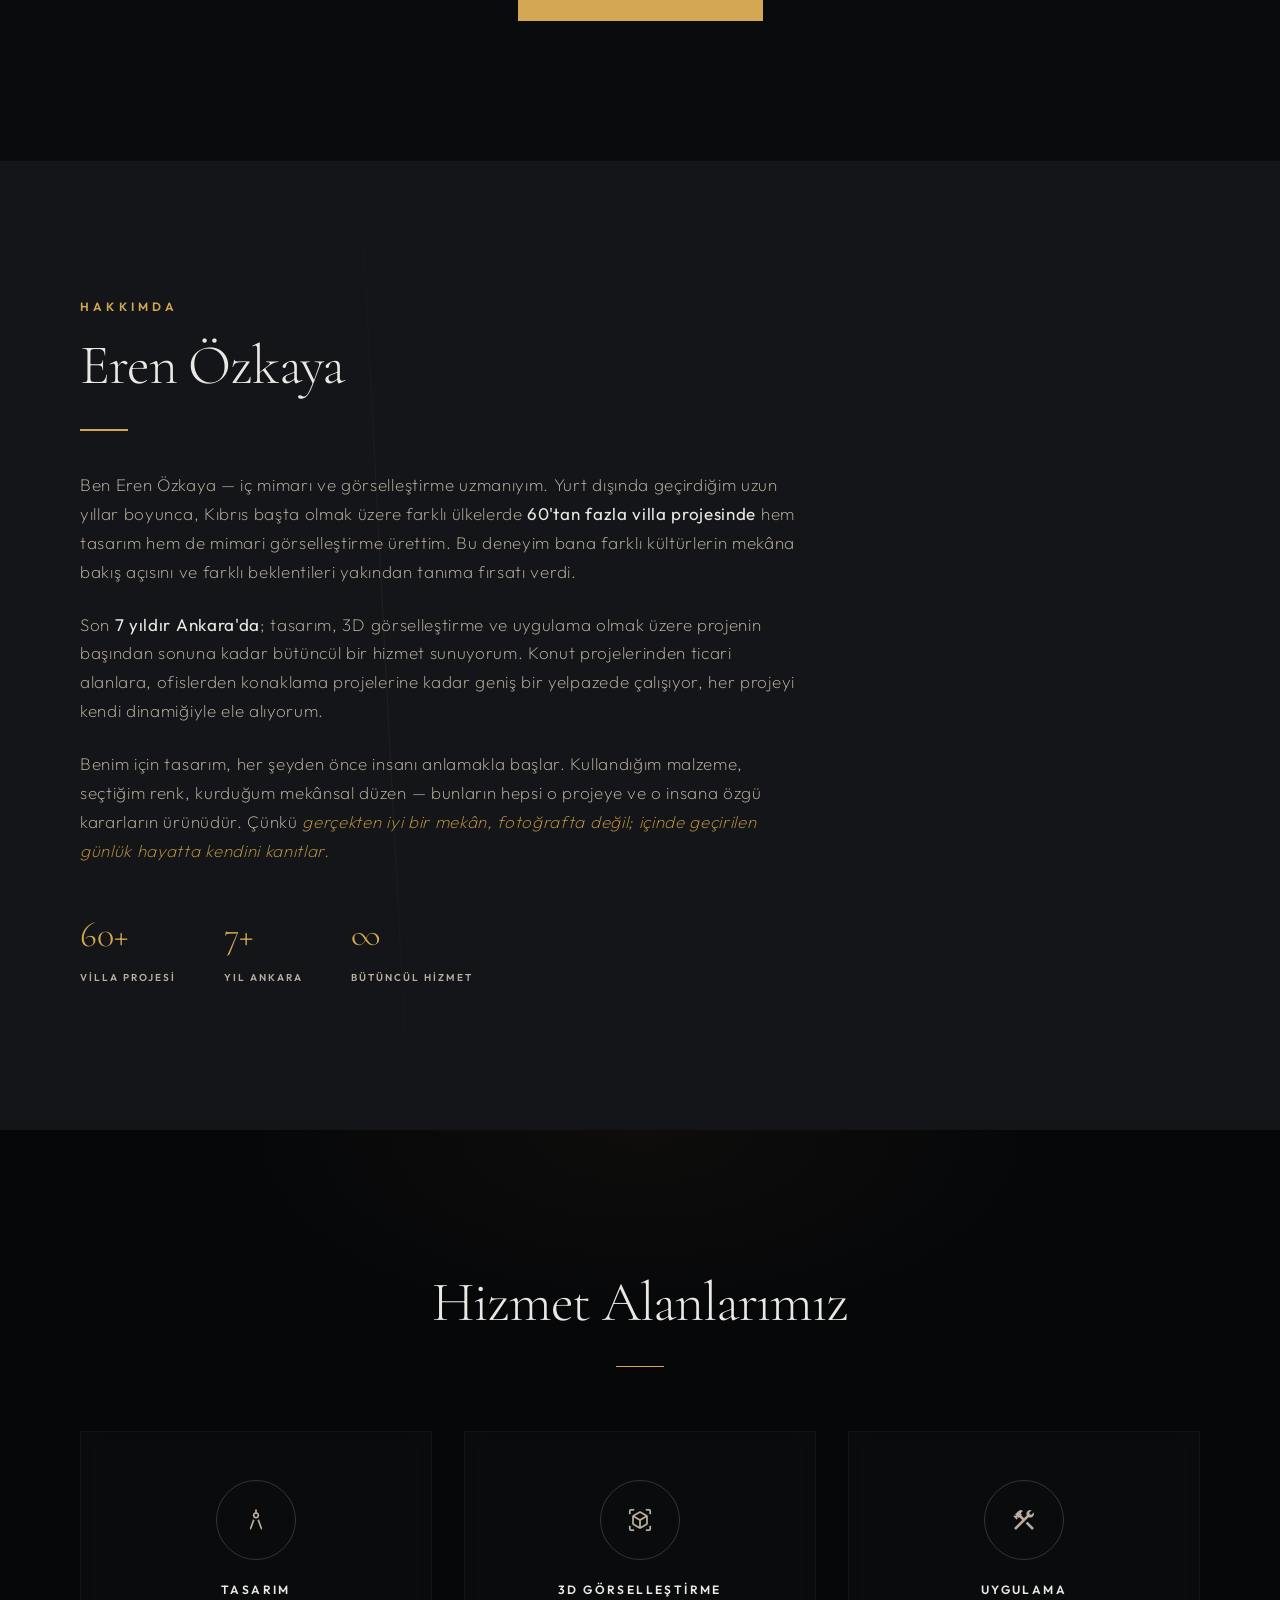
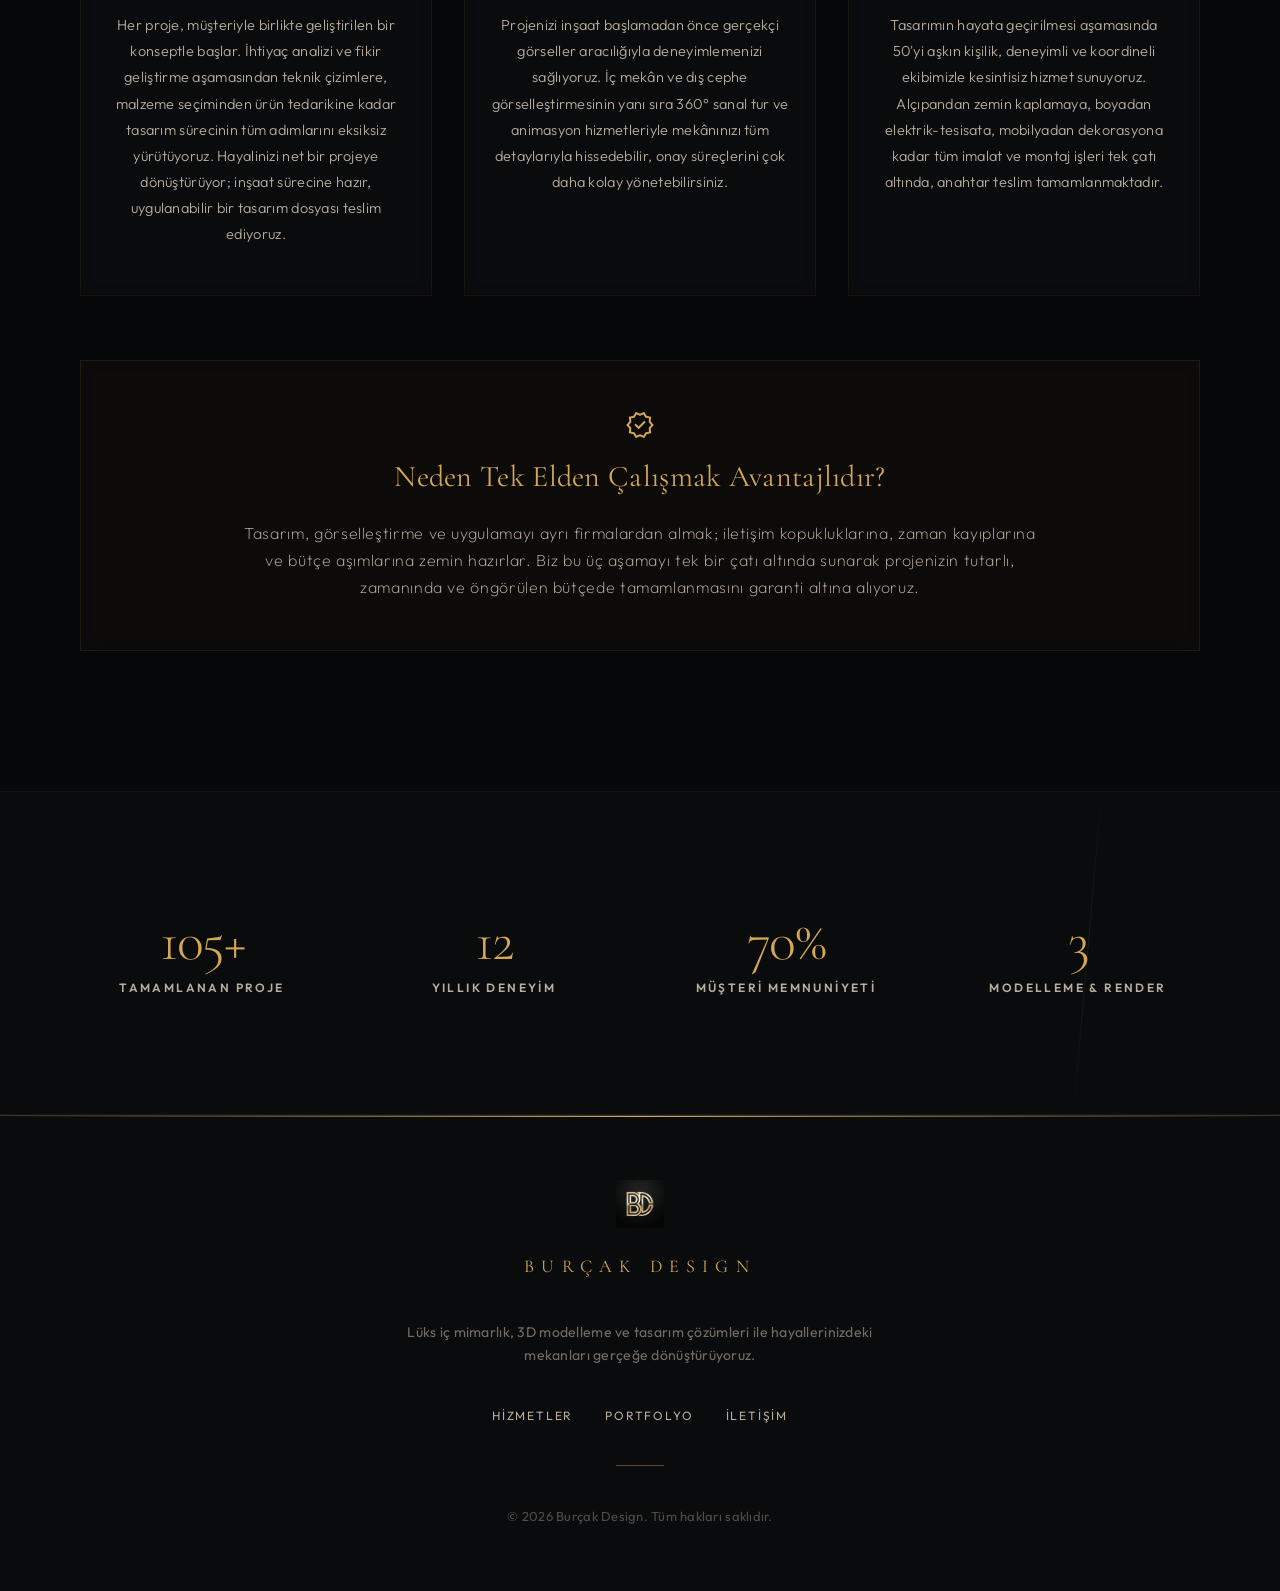
==== commit bfba8589: "Admin paneline Navigasyon ve Özel Bölümler sekmeleri eklendi - Navigasyon Yönetimi: menü öğesi ekle/" ====
--- a/index.html
+++ b/index.html
@@ -93,7 +93,7 @@
     </div>
     
     <!-- Filter Bar -->
-    <div style="display:flex;gap:20px;margin-bottom:32px;padding-bottom:16px;border-bottom:0.5px solid rgba(212,168,83,0.1);overflow-x:auto;">
+    <div id="filter-bar" style="display:flex;gap:20px;margin-bottom:32px;padding-bottom:16px;border-bottom:0.5px solid rgba(212,168,83,0.1);overflow-x:auto;">
       <button class="home-filter-btn" data-filter="all" style="font-size:12px;letter-spacing:0.2em;font-weight:600;color:var(--primary);border:none;border-bottom:2px solid var(--primary);padding-bottom:4px;cursor:pointer;white-space:nowrap;background:none;font-family:var(--font-sans);transition:color 0.3s;">Tümü</button>
       <button class="home-filter-btn" data-filter="villa" style="font-size:12px;letter-spacing:0.2em;font-weight:600;color:var(--on-surface-variant);padding-bottom:4px;cursor:pointer;white-space:nowrap;background:none;border:none;font-family:var(--font-sans);transition:color 0.3s;">Villa</button>
       <button class="home-filter-btn" data-filter="apartman" style="font-size:12px;letter-spacing:0.2em;font-weight:600;color:var(--on-surface-variant);padding-bottom:4px;cursor:pointer;white-space:nowrap;background:none;border:none;font-family:var(--font-sans);transition:color 0.3s;">Apartman</button>
@@ -514,43 +514,35 @@
   const modalCategory = document.getElementById('modalCategory');
   const modalContent = document.querySelector('.modal-content');
 
-  homeFilterButtons.forEach(button => {
-    button.addEventListener('click', function() {
-      const filterValue = this.getAttribute('data-filter');
+  const filterBar = document.getElementById('filter-bar');
+  if (filterBar) {
+    filterBar.addEventListener('click', function(e) {
+      const btn = e.target.closest('.home-filter-btn');
+      if (!btn) return;
+      const filterValue = btn.getAttribute('data-filter');
       const sectionDividers = document.querySelectorAll('.section-divider');
-
-      // Buton stillerini güncelle
-      homeFilterButtons.forEach(btn => {
-        btn.style.color = 'var(--on-surface-variant)';
-        btn.style.borderBottom = 'none';
+      const cards = document.querySelectorAll('.home-project-card');
+      document.querySelectorAll('.home-filter-btn').forEach(b => {
+        b.style.color = 'var(--on-surface-variant)';
+        b.style.borderBottom = 'none';
       });
-      
-      this.style.color = 'var(--primary)';
-      this.style.borderBottom = '2px solid var(--primary)';
-
-      // Bölüm başlıklarını göster/gizle
+      btn.style.color = 'var(--primary)';
+      btn.style.borderBottom = '2px solid var(--primary)';
       sectionDividers.forEach(div => {
         div.style.display = filterValue === 'all' ? '' : 'none';
       });
-
-      // Projeleri filtrele
-      homeProjectCards.forEach(card => {
+      cards.forEach(card => {
         const cardCategory = card.getAttribute('data-category');
-        
         if (filterValue === 'all' || cardCategory === filterValue) {
           card.style.display = 'block';
-          setTimeout(() => {
-            card.style.opacity = '1';
-          }, 10);
+          setTimeout(() => { card.style.opacity = '1'; }, 10);
         } else {
           card.style.opacity = '0';
-          setTimeout(() => {
-            card.style.display = 'none';
-          }, 300);
+          setTimeout(() => { card.style.display = 'none'; }, 300);
         }
       });
     });
-  });
+  }
 
   // Modal functionality
   function openModal(card) {
@@ -634,6 +626,65 @@
         }
     }
 });
+
+// ===== DİNAMİK NAVİGASYON =====
+function updateNav(items) {
+  const currentPage = (window.location.pathname.split('/').pop() || 'index.html');
+  const sorted = [...items].sort((a,b) => a.order - b.order);
+
+  const desktopNav = document.getElementById('desktopNav');
+  if (desktopNav) {
+    desktopNav.innerHTML = sorted.map(item => {
+      const active = item.href === currentPage || (item.href === 'index.html' && currentPage === '');
+      return `<a href="${item.href}"${active ? ' class="active"' : ''}>${item.label}</a>`;
+    }).join('');
+  }
+
+  const mobileNav = document.getElementById('mobileNav');
+  if (mobileNav) {
+    mobileNav.innerHTML = `<button class="mobile-nav-close" id="menuClose"><span class="material-symbols-outlined">close</span></button>` +
+      sorted.map(item => {
+        const active = item.href === currentPage;
+        return `<a href="${item.href}"${active ? ' class="active"' : ''}>${item.label}</a>`;
+      }).join('');
+    const mc = document.getElementById('menuClose');
+    if (mc) mc.addEventListener('click', () => mobileNav.classList.remove('open'));
+  }
+
+  const bottomNav = document.getElementById('bottomNav');
+  if (bottomNav) {
+    const bottomItems = sorted.filter(i => i.showInBottom);
+    bottomNav.innerHTML = bottomItems.map(item => {
+      const active = item.href === currentPage;
+      return `<a href="${item.href}"${active ? ' class="active"' : ''}>
+        ${item.icon ? `<span class="material-symbols-outlined"${active ? ' style="font-variation-settings:\'FILL\' 1;"' : ''}>${item.icon}</span>` : ''}
+        <span>${item.label}</span>
+      </a>`;
+    }).join('');
+  }
+}
+
+function updateFilterBar(cats) {
+  const bar = document.getElementById('filter-bar');
+  if (!bar || !cats || !Object.keys(cats).length) return;
+  let html = `<button class="home-filter-btn" data-filter="all" style="font-size:12px;letter-spacing:0.2em;font-weight:600;color:var(--primary);border:none;border-bottom:2px solid var(--primary);padding-bottom:4px;cursor:pointer;white-space:nowrap;background:none;font-family:var(--font-sans);transition:color 0.3s;">Tümü</button>`;
+  for (const [key, val] of Object.entries(cats)) {
+    html += `<button class="home-filter-btn" data-filter="${key}" style="font-size:12px;letter-spacing:0.2em;font-weight:600;color:var(--on-surface-variant);padding-bottom:4px;cursor:pointer;white-space:nowrap;background:none;border:none;font-family:var(--font-sans);transition:color 0.3s;">${val}</button>`;
+  }
+  bar.innerHTML = html;
+}
+
+db.collection('settings').doc('navigation').get().then(doc => {
+  if (doc.exists && doc.data().items && doc.data().items.length) {
+    updateNav(doc.data().items);
+  }
+});
+
+db.collection('settings').doc('categories').get().then(doc => {
+  if (doc.exists && doc.data().list && Object.keys(doc.data().list).length) {
+    updateFilterBar(doc.data().list);
+  }
+});
 </script>
 </body>
 </html>
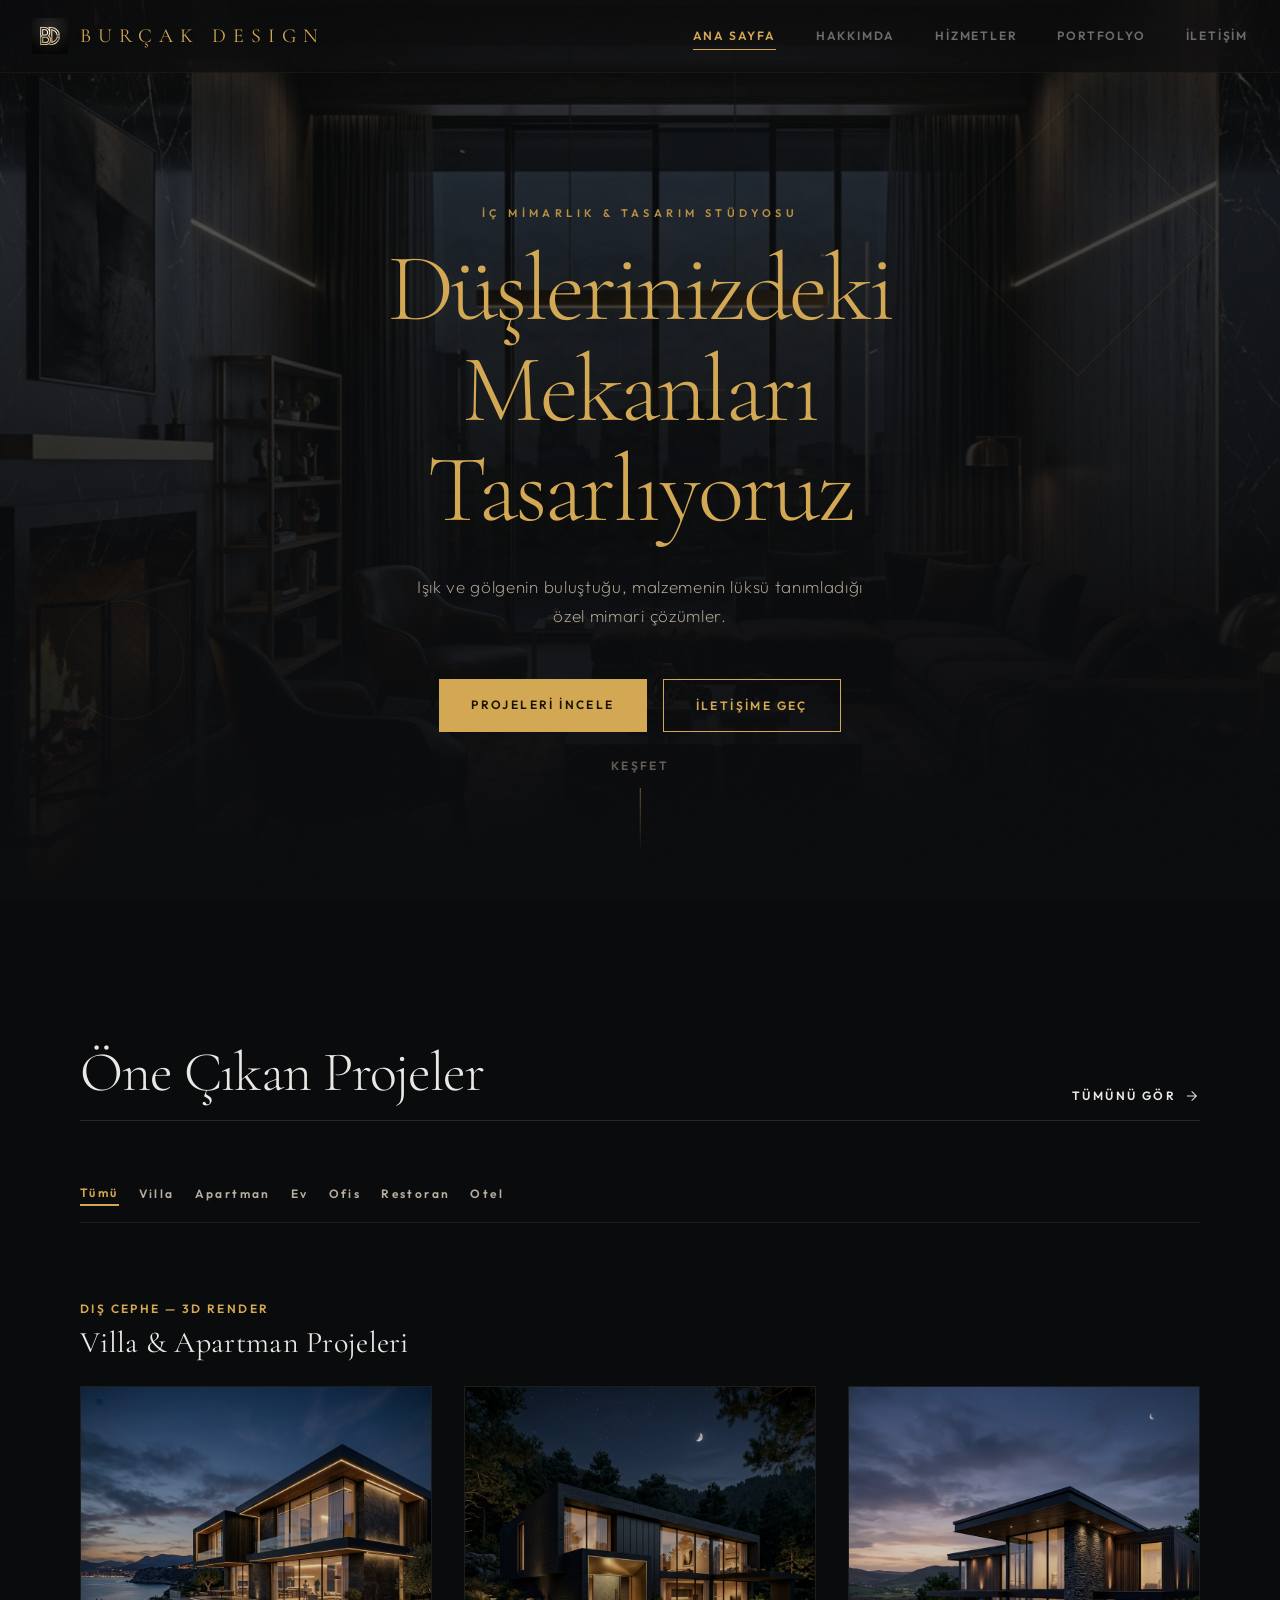
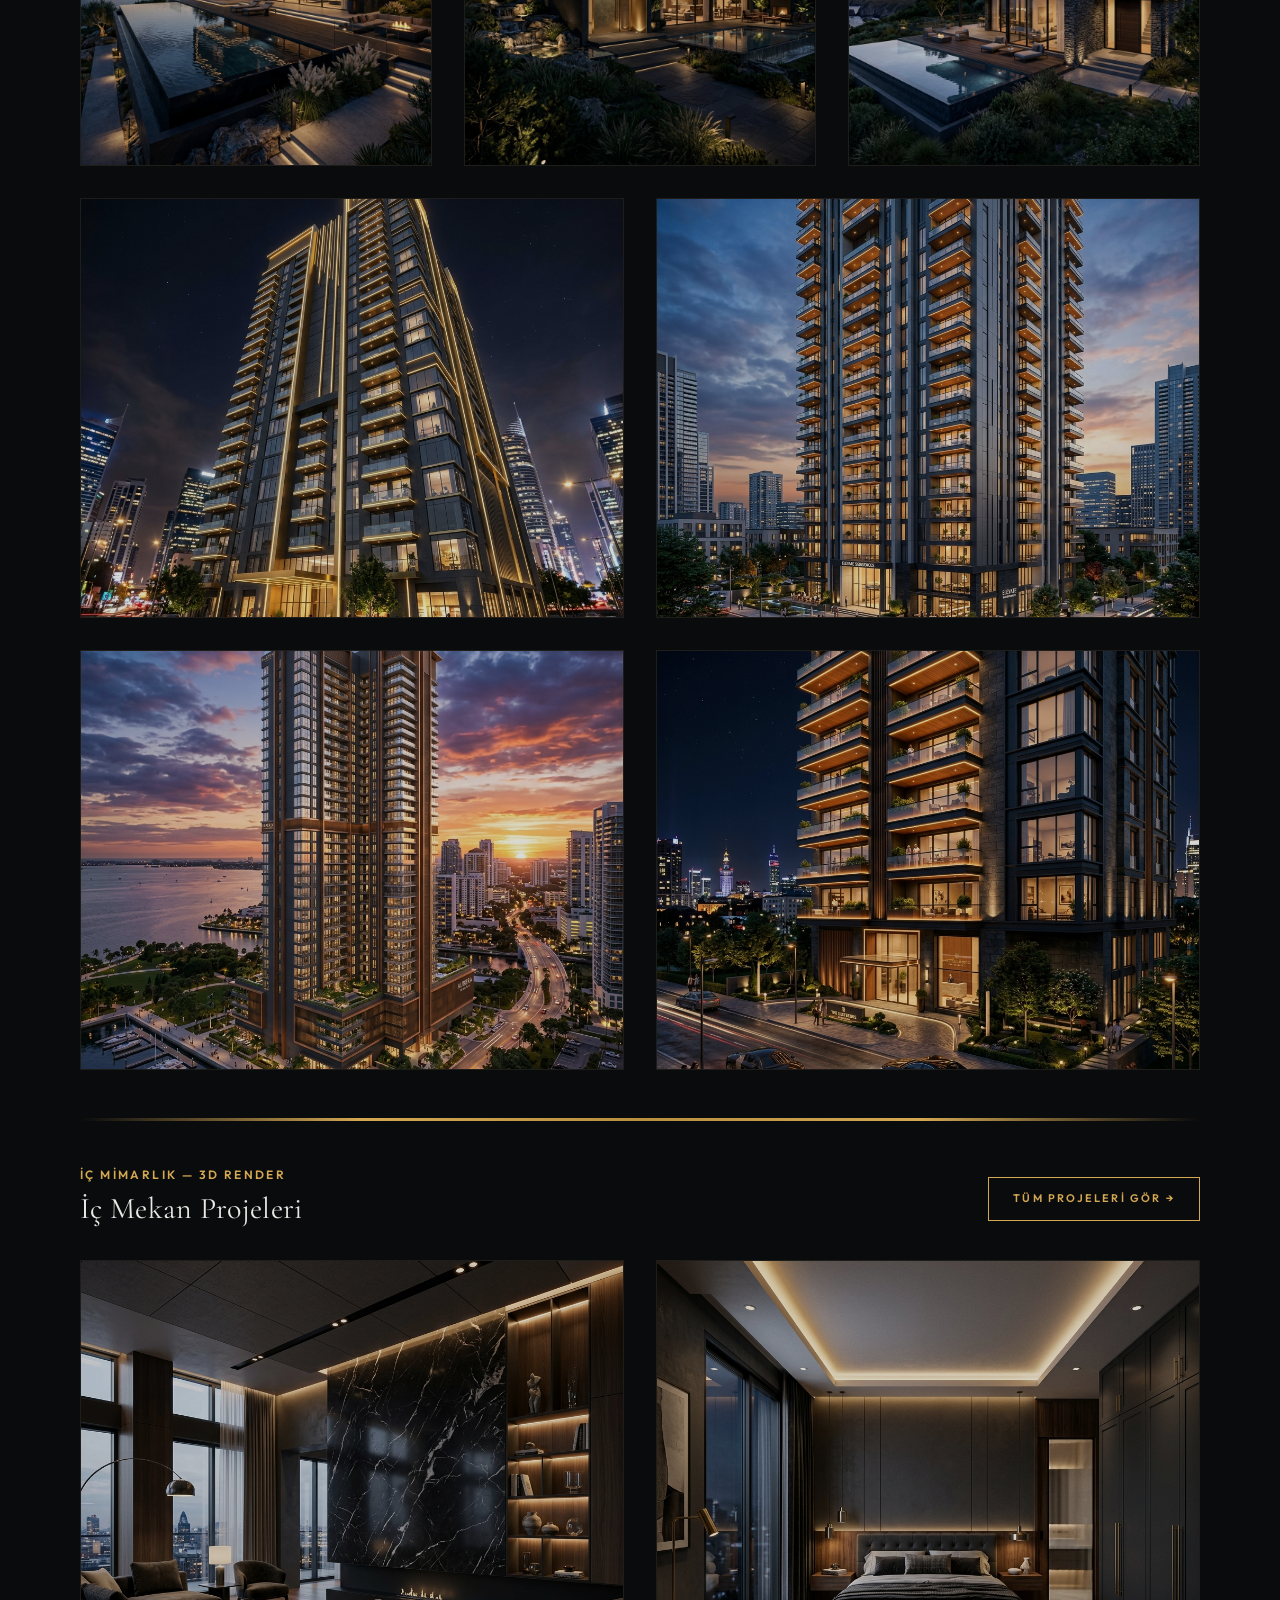
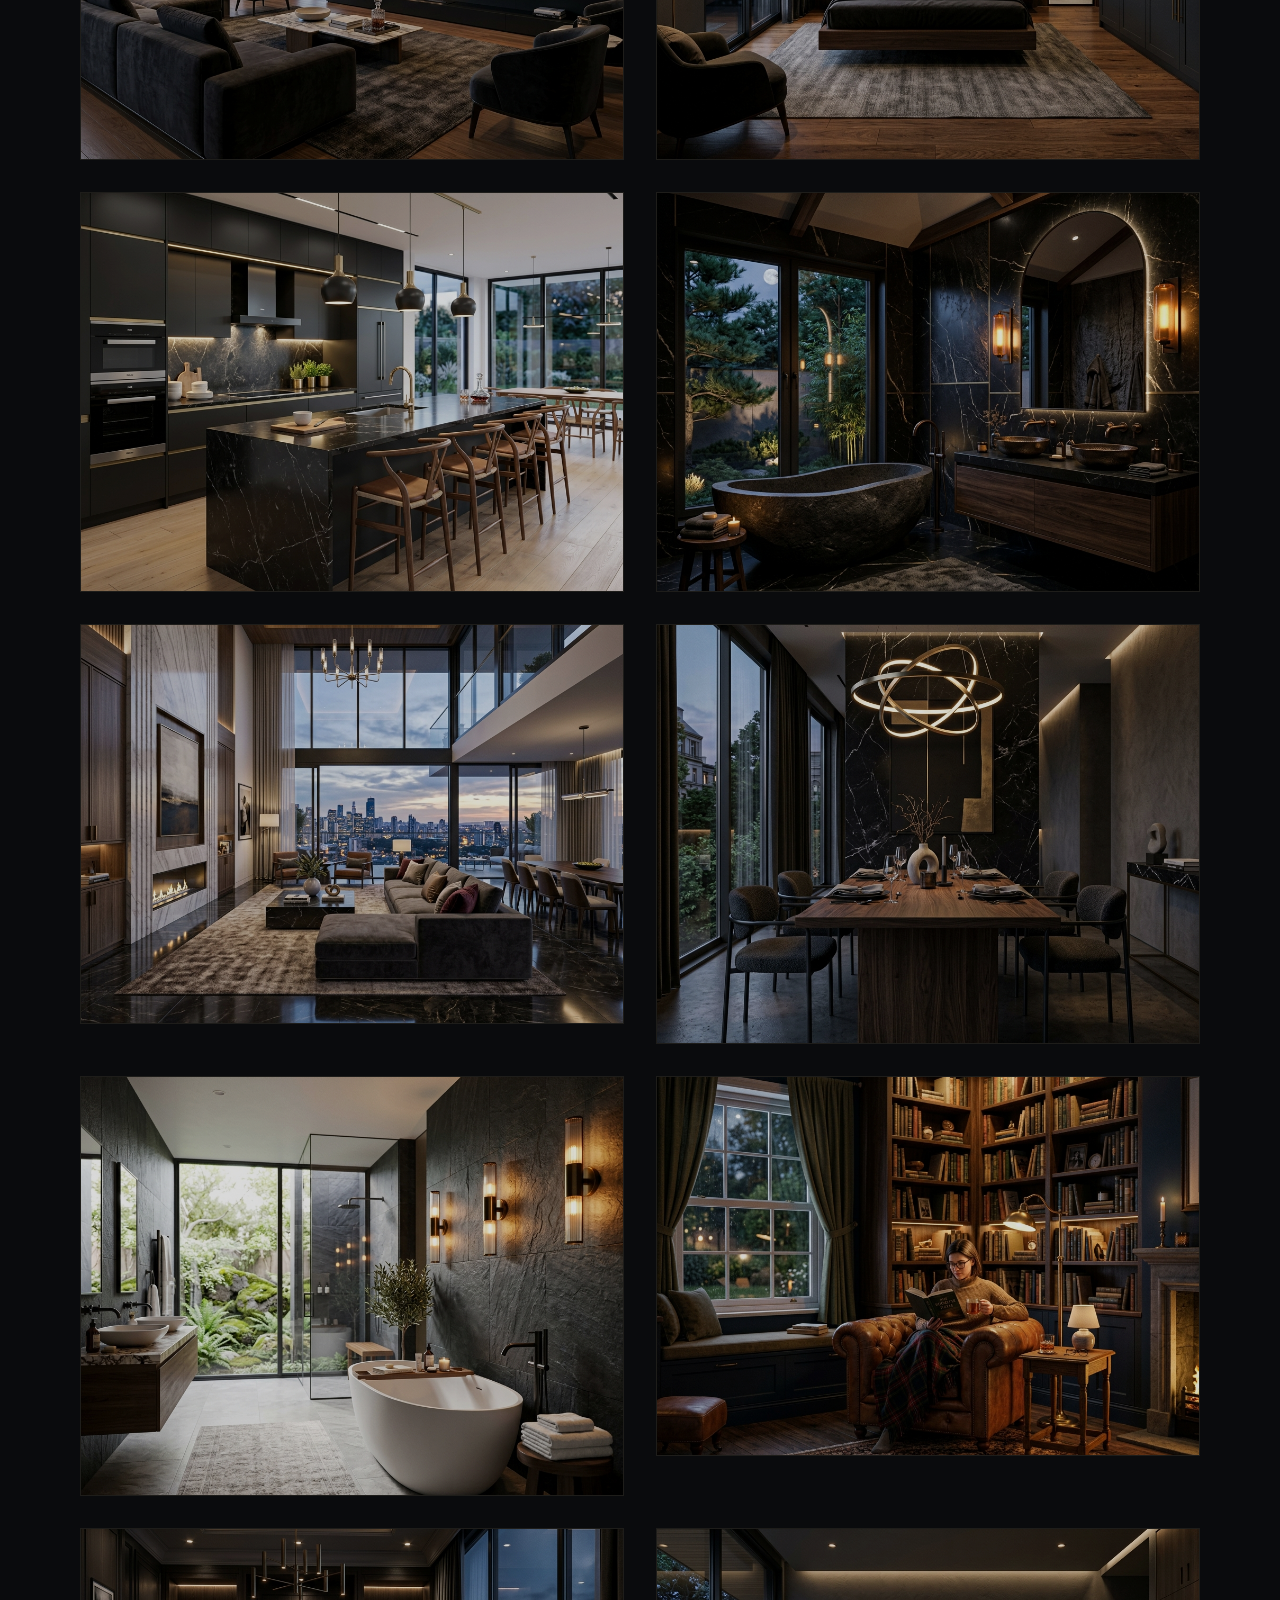
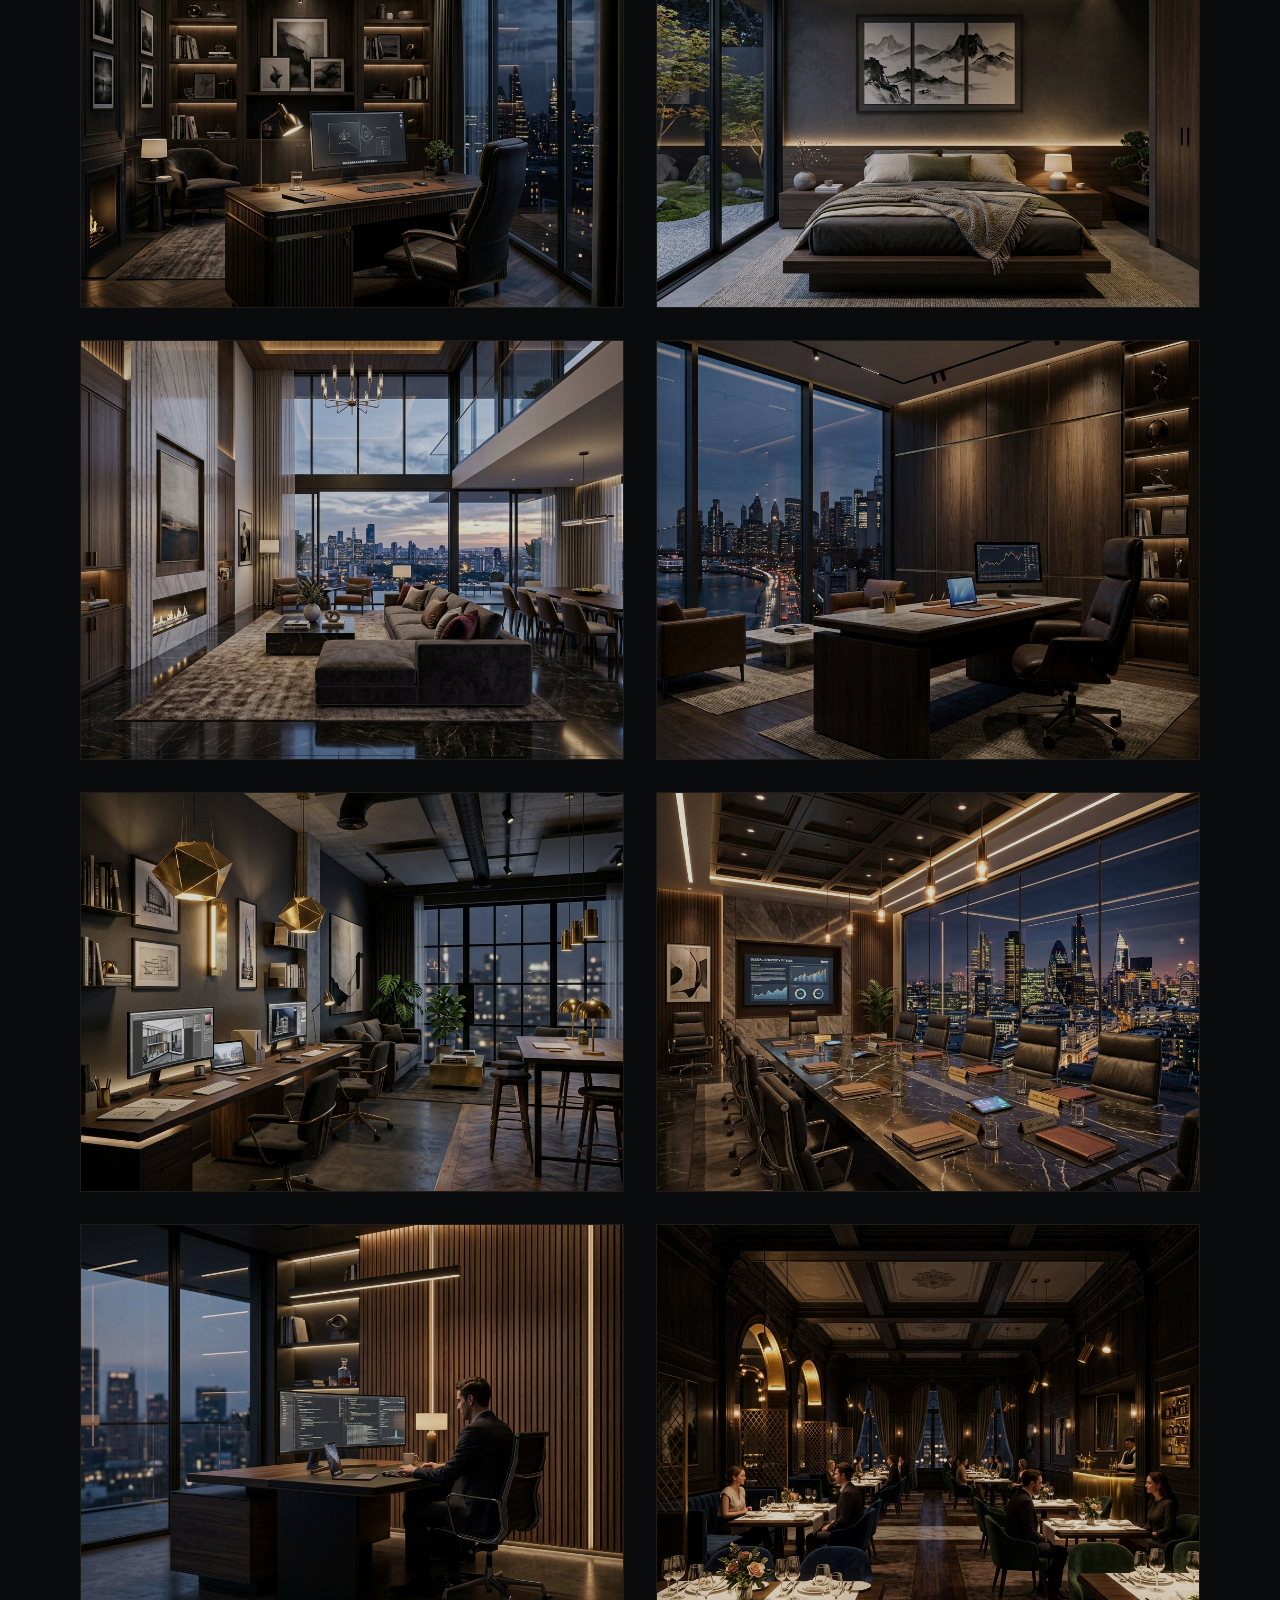
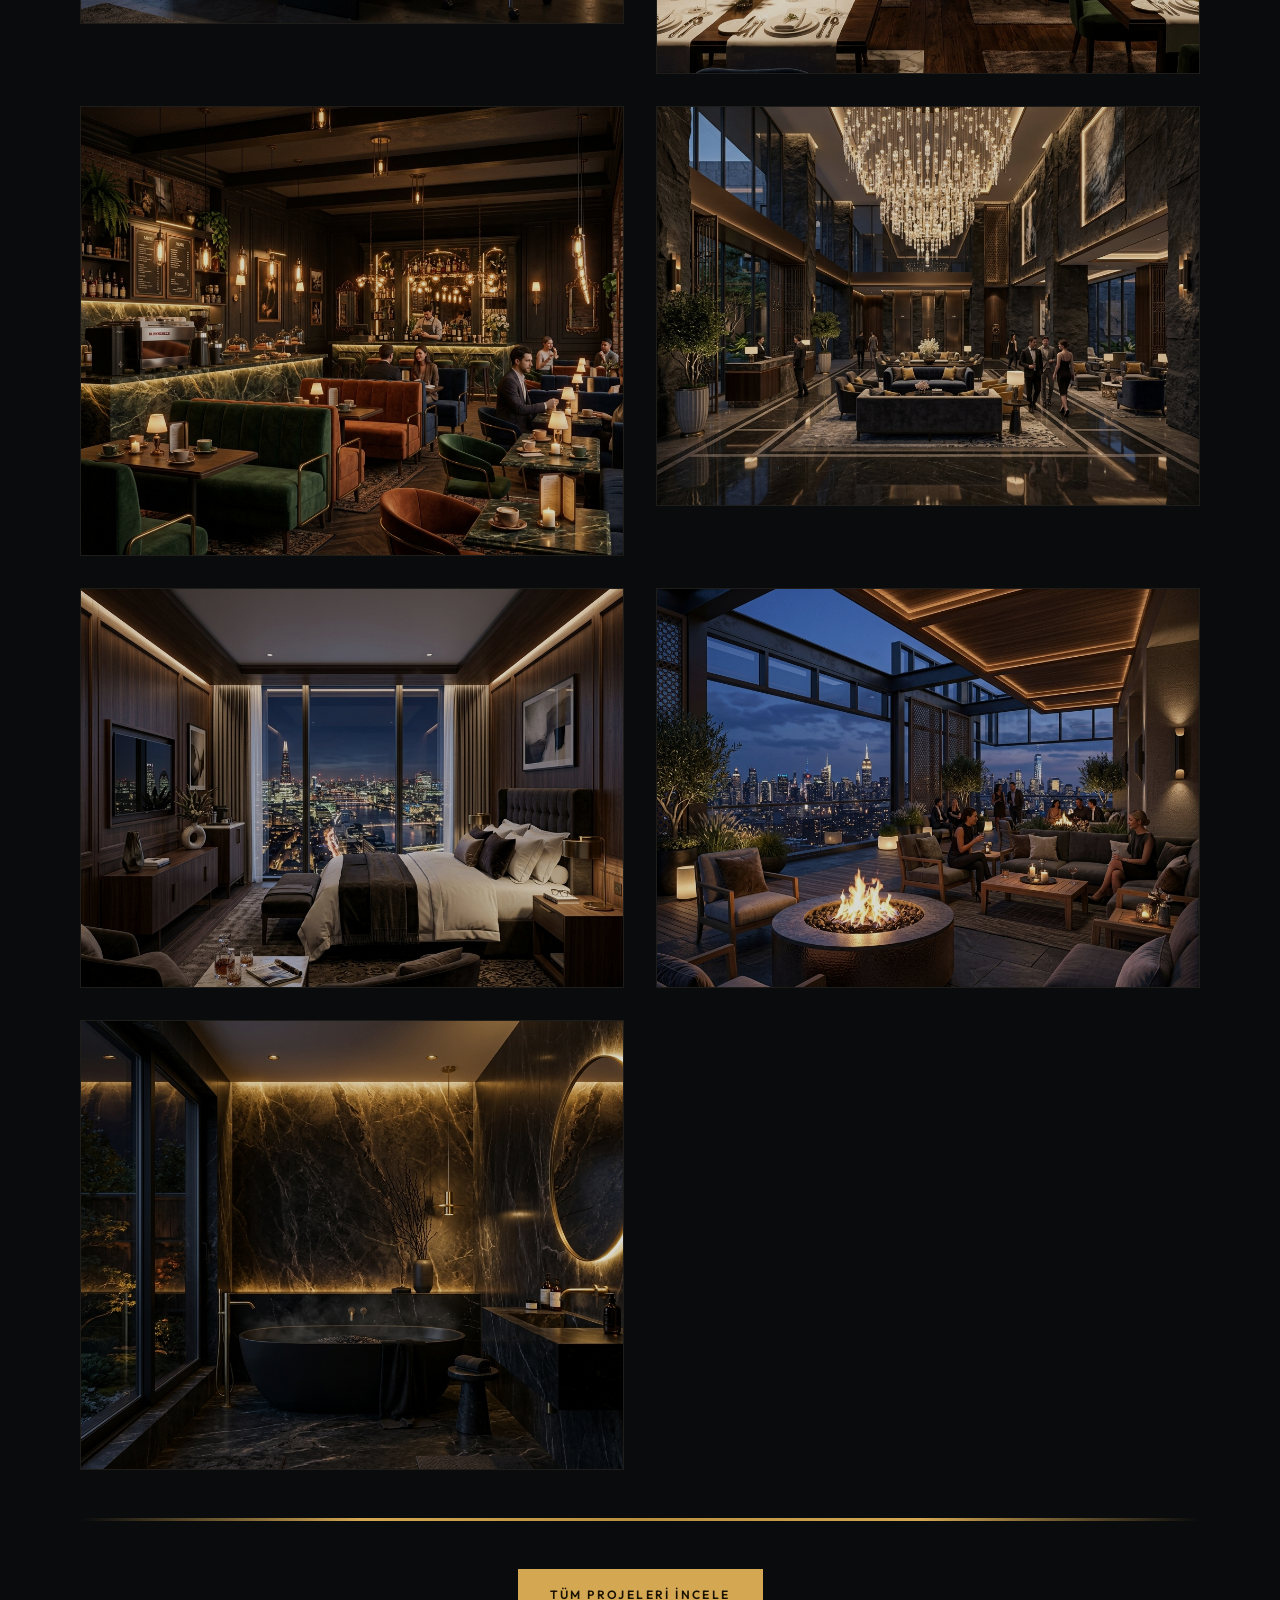
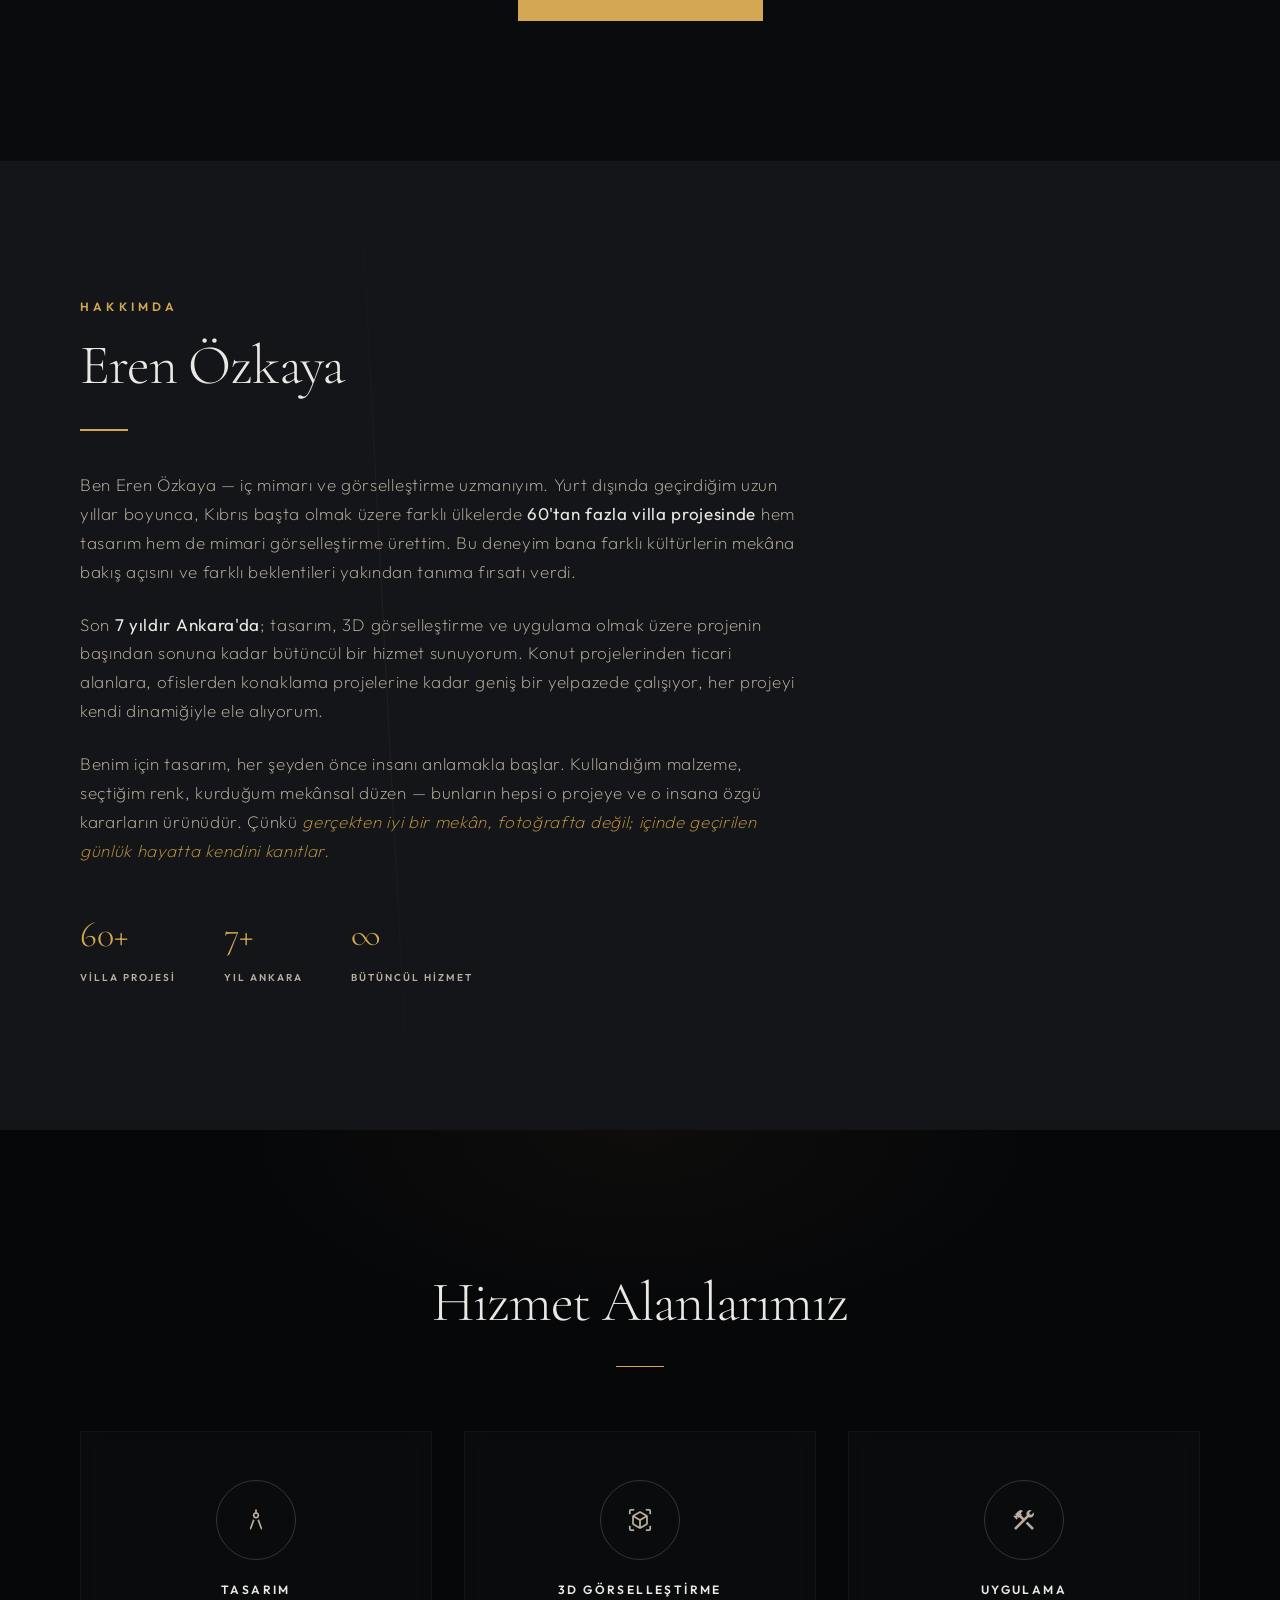
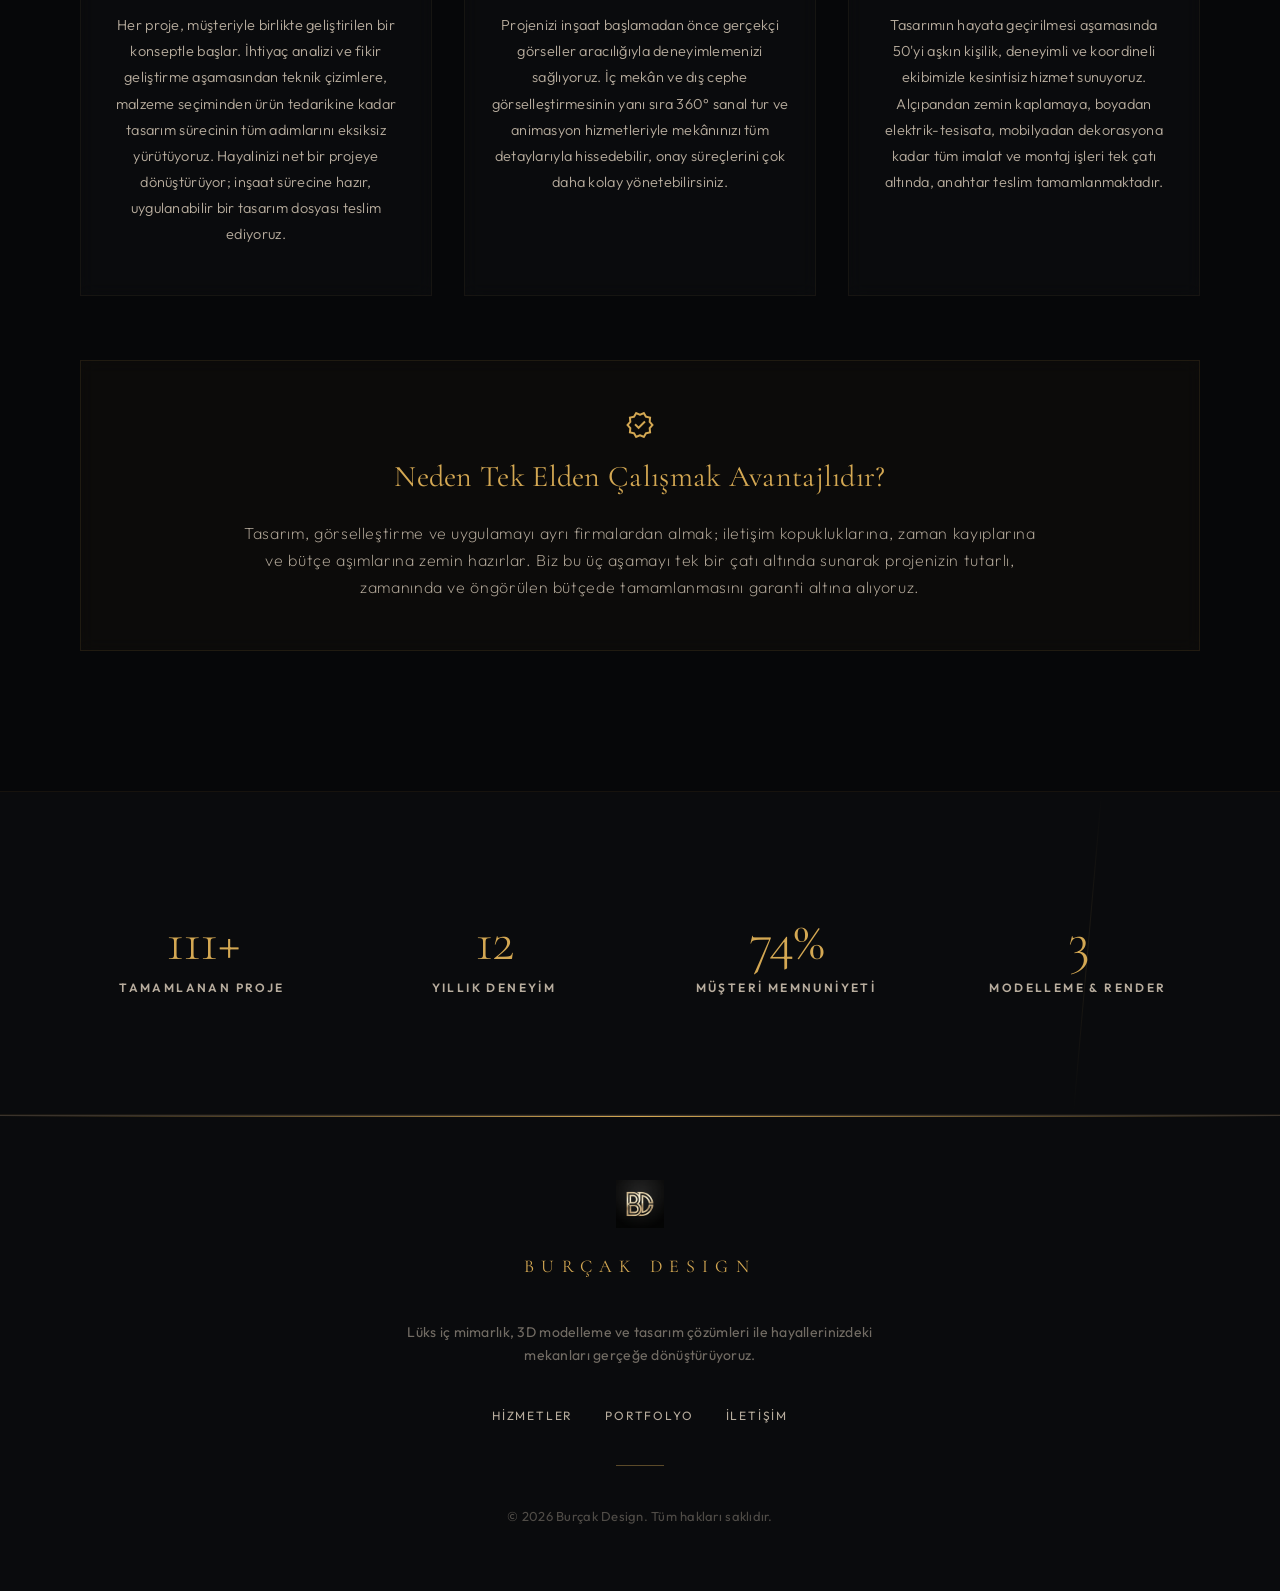
==== commit 0e5e93a1: "Force server-side Firebase fetch for navigation to bypass cache" ====
--- a/index.html
+++ b/index.html
@@ -674,13 +674,13 @@
   bar.innerHTML = html;
 }
 
-db.collection('settings').doc('navigation').get().then(doc => {
+db.collection('settings').doc('navigation').get({ source: 'server' }).then(doc => {
   if (doc.exists && doc.data().items && doc.data().items.length) {
     updateNav(doc.data().items);
   }
 });
 
-db.collection('settings').doc('categories').get().then(doc => {
+db.collection('settings').doc('categories').get({ source: 'server' }).then(doc => {
   if (doc.exists && doc.data().list && Object.keys(doc.data().list).length) {
     updateFilterBar(doc.data().list);
   }
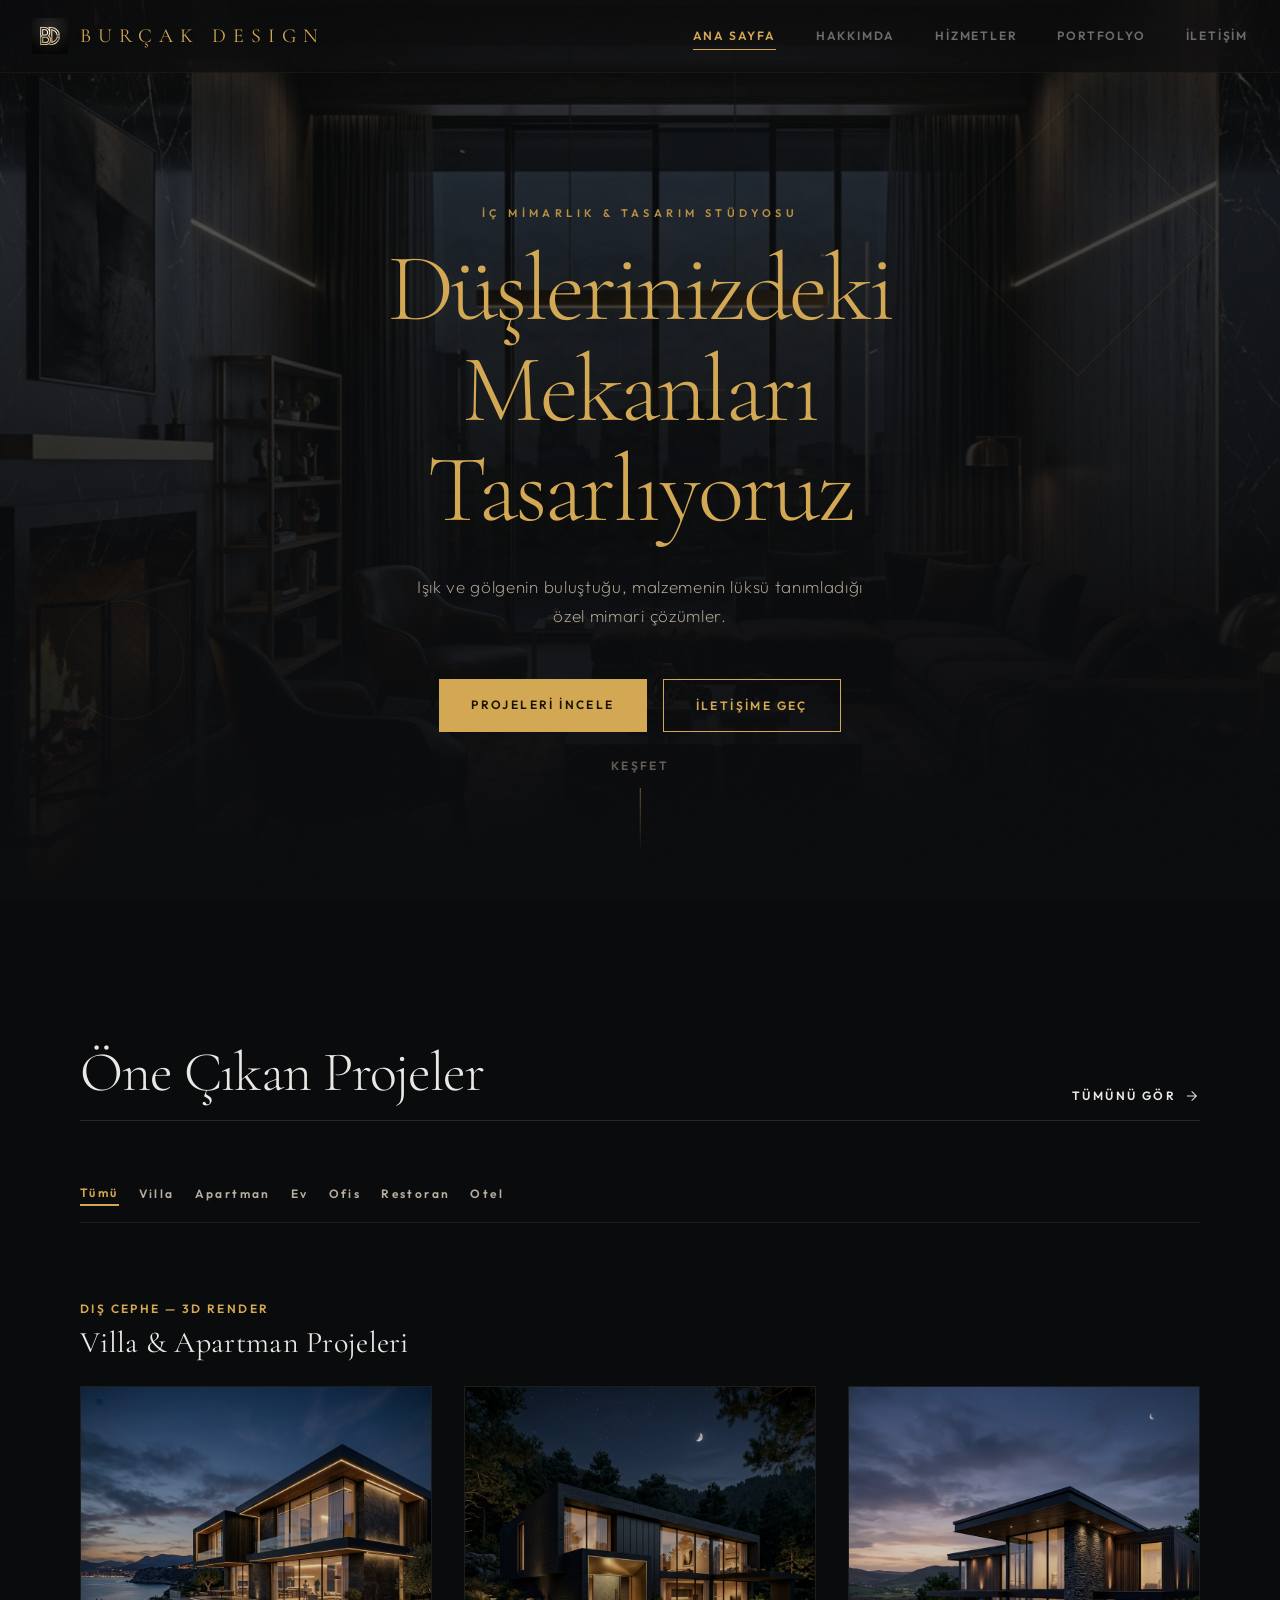
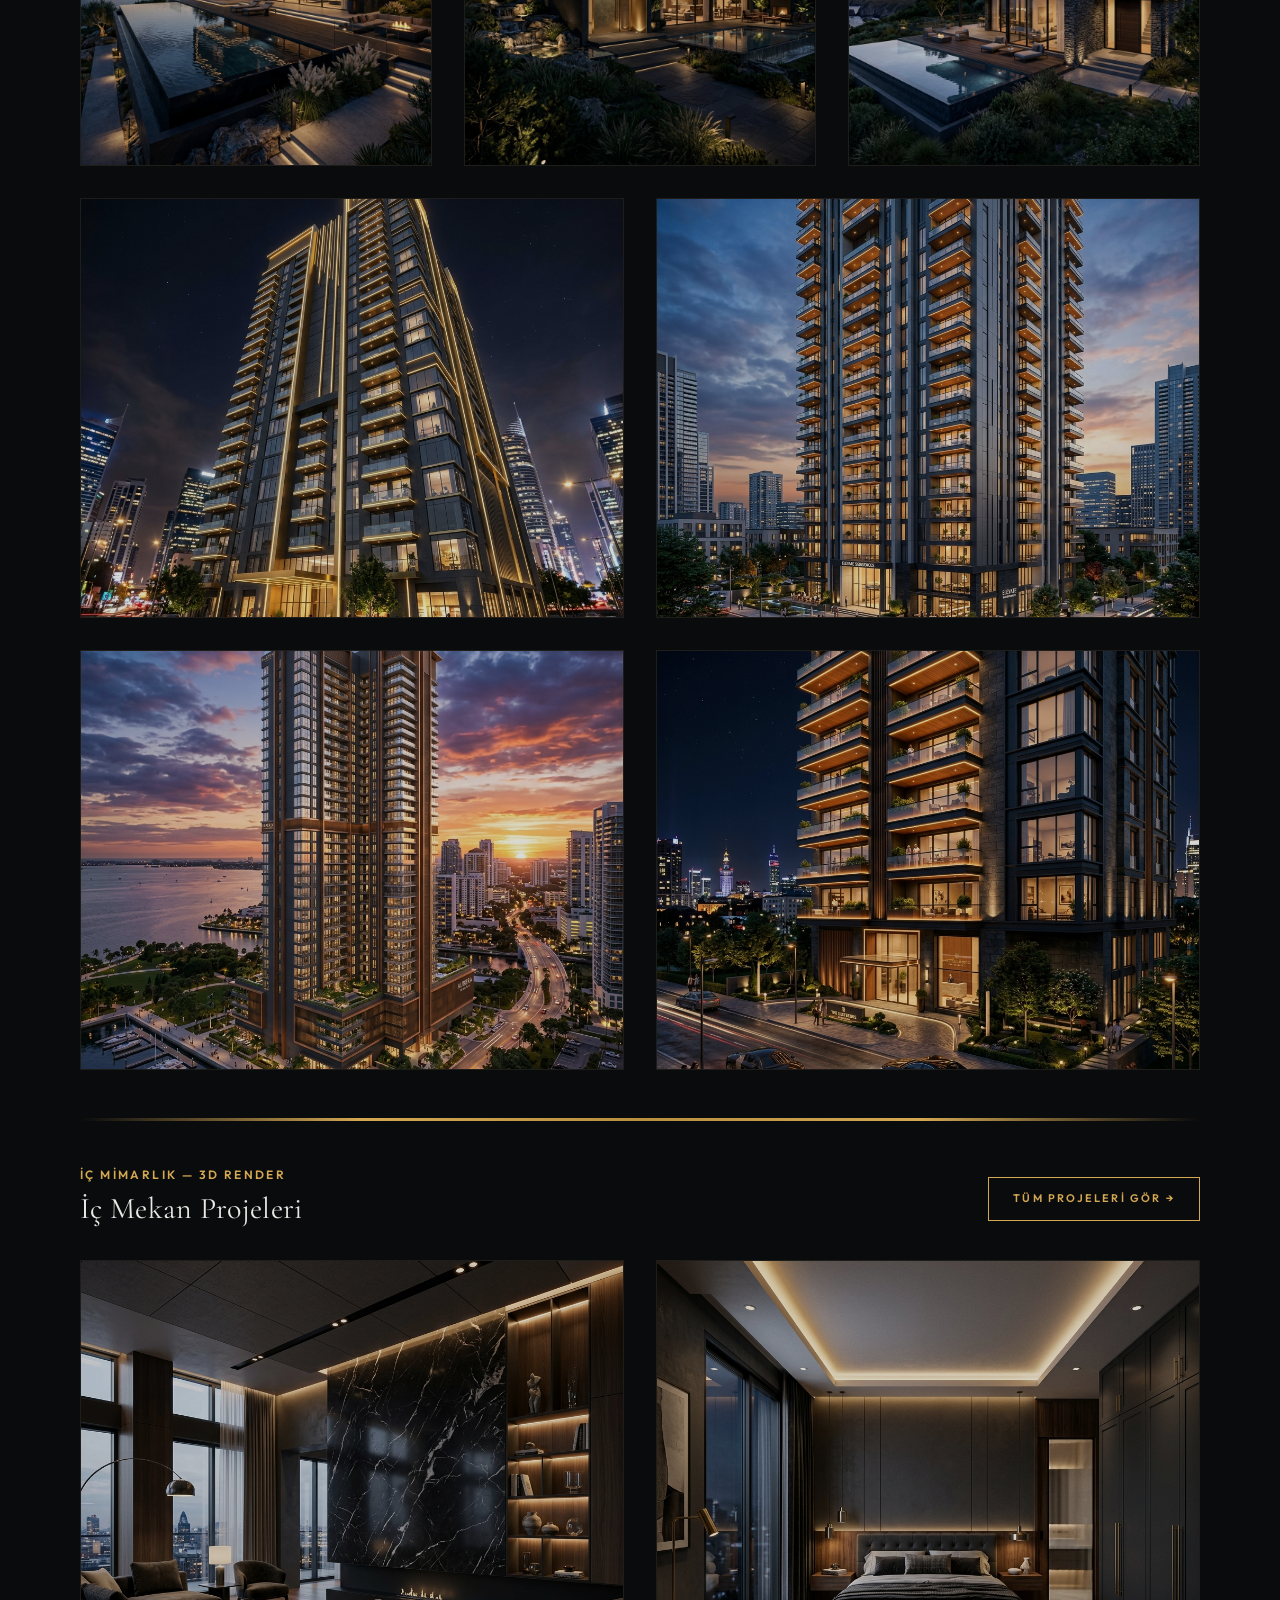
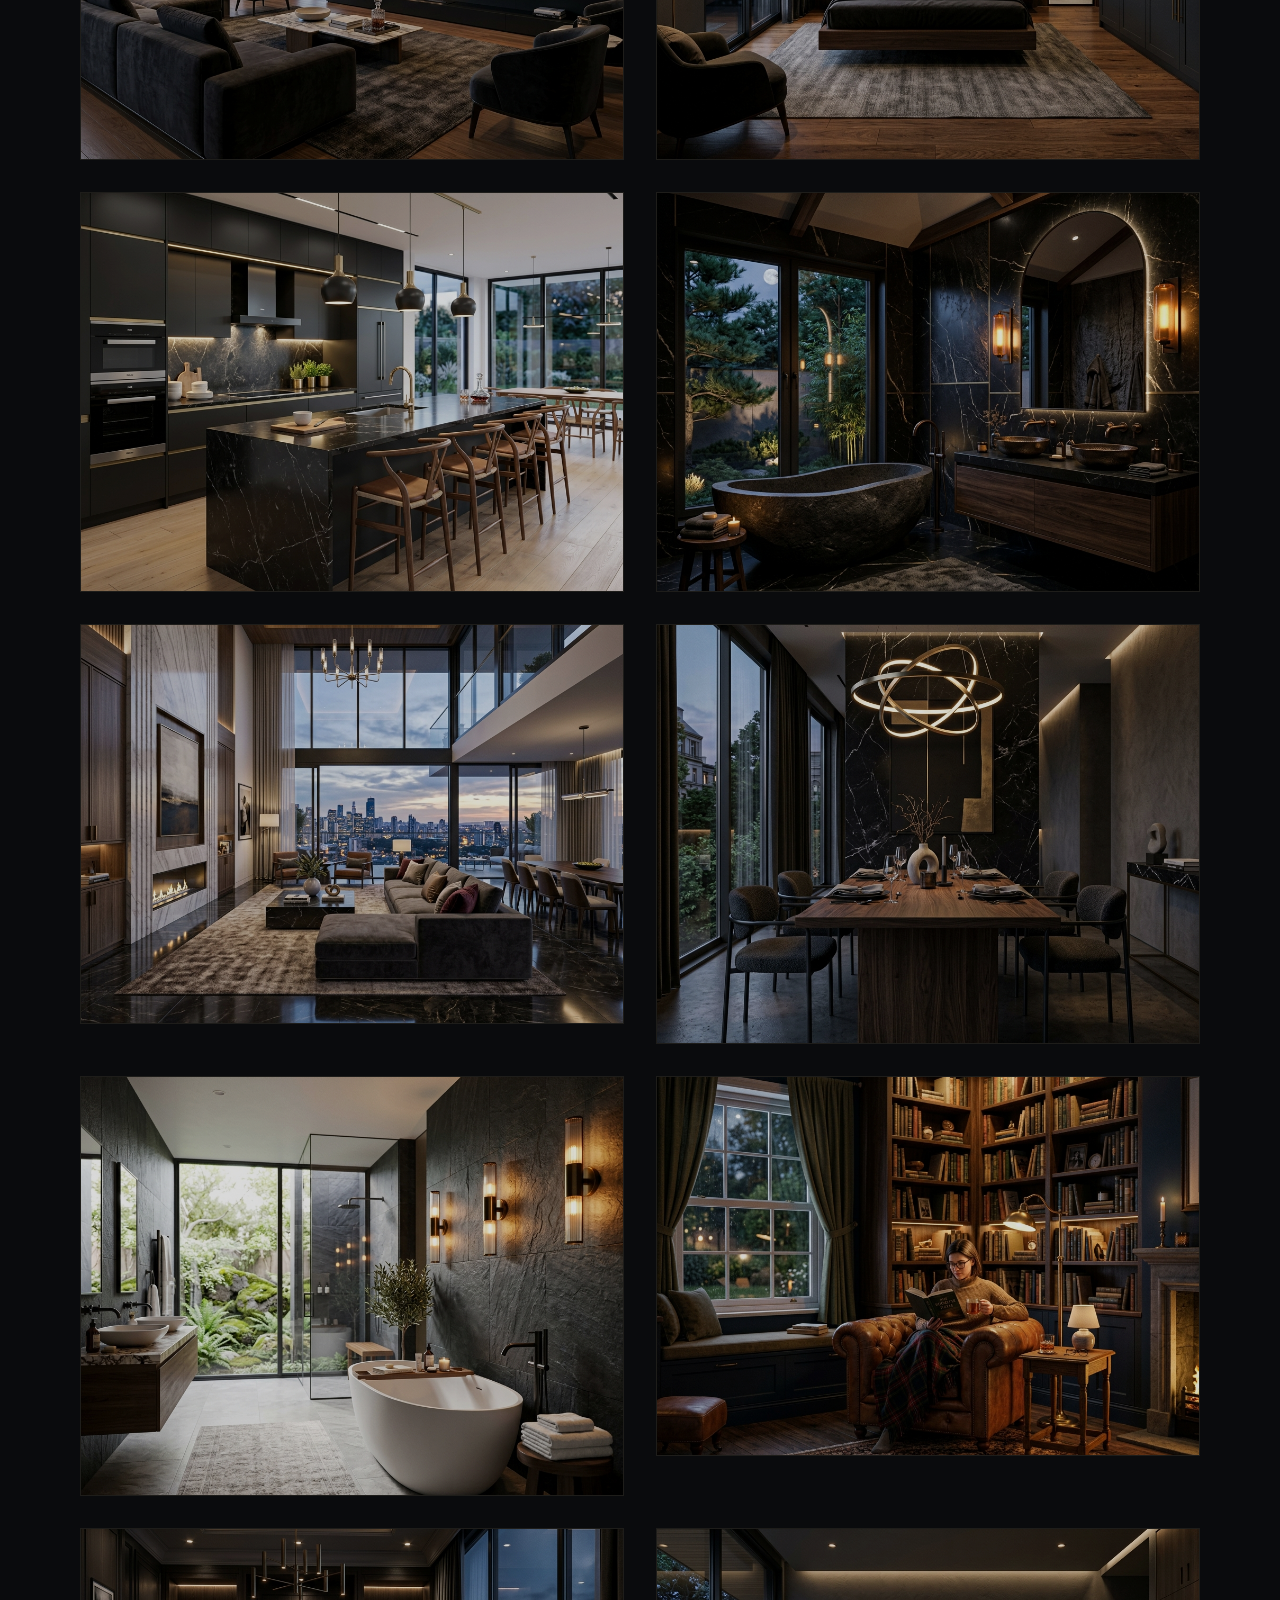
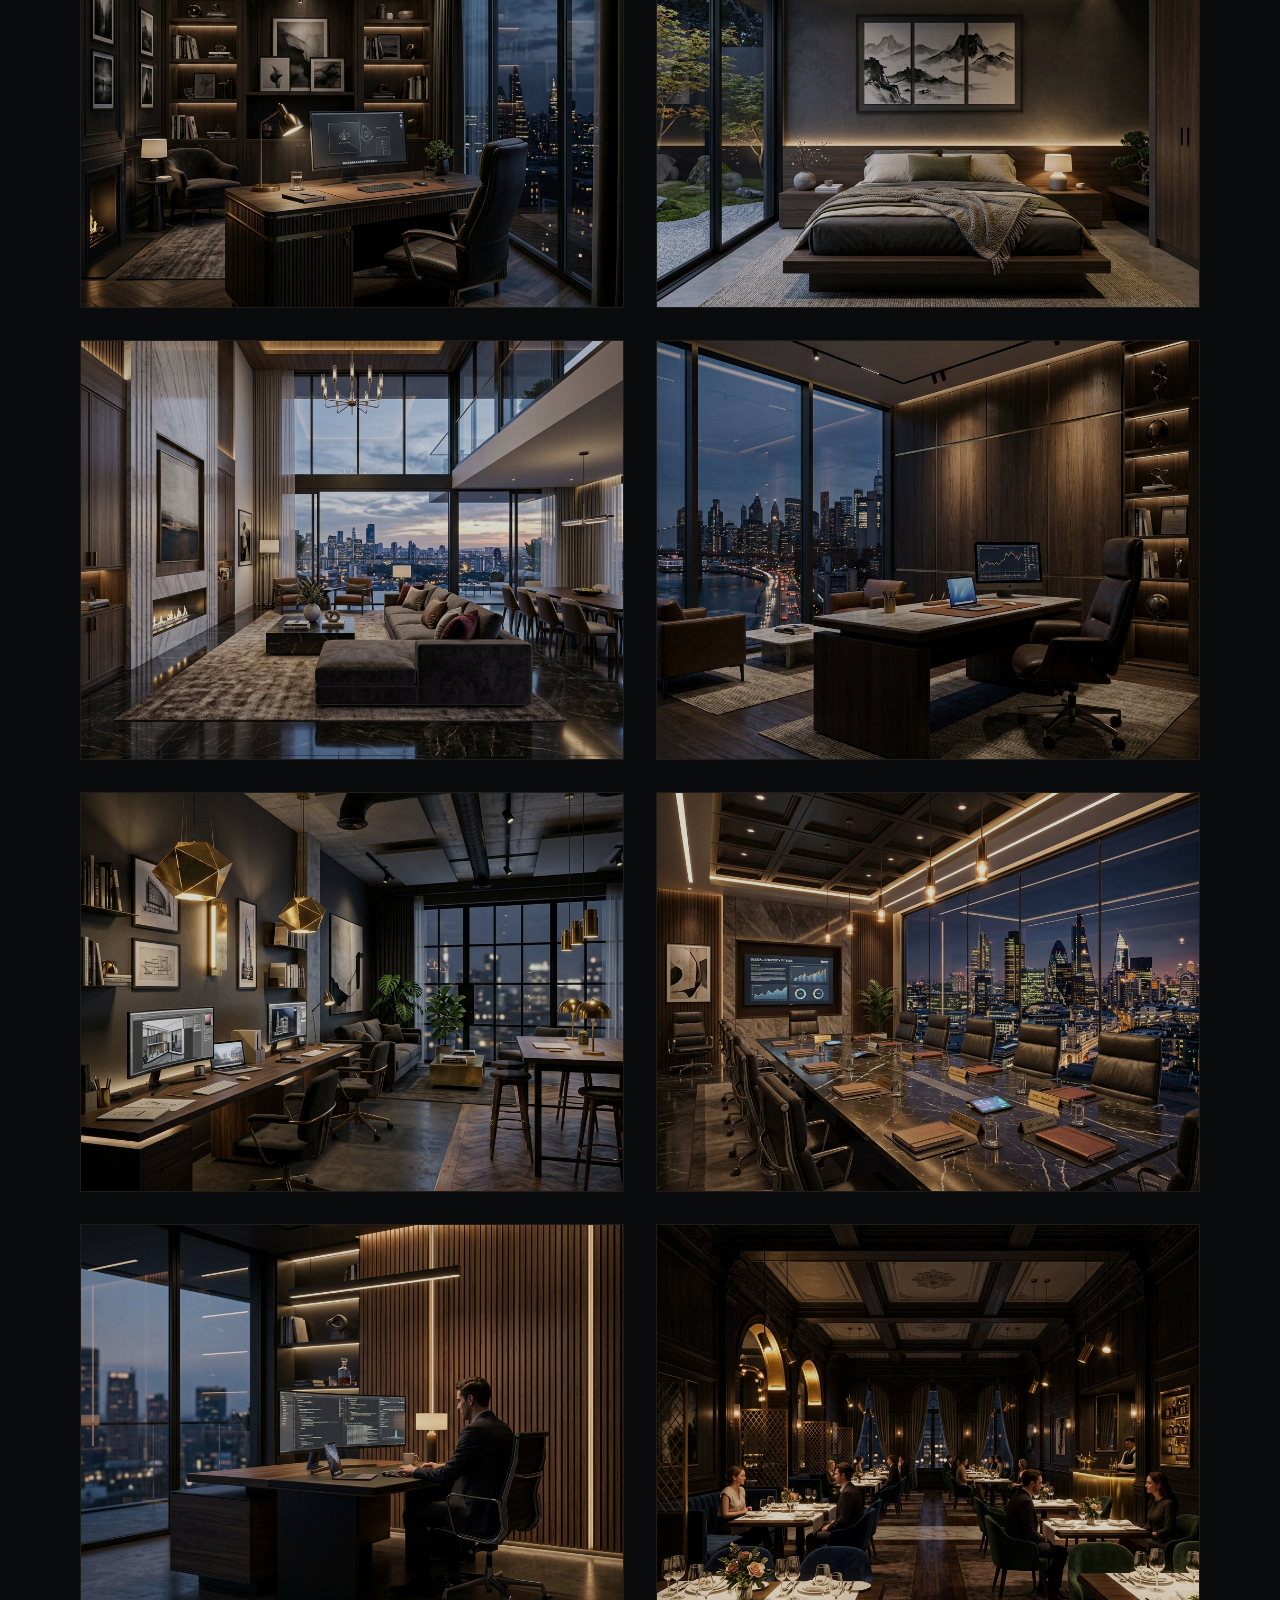
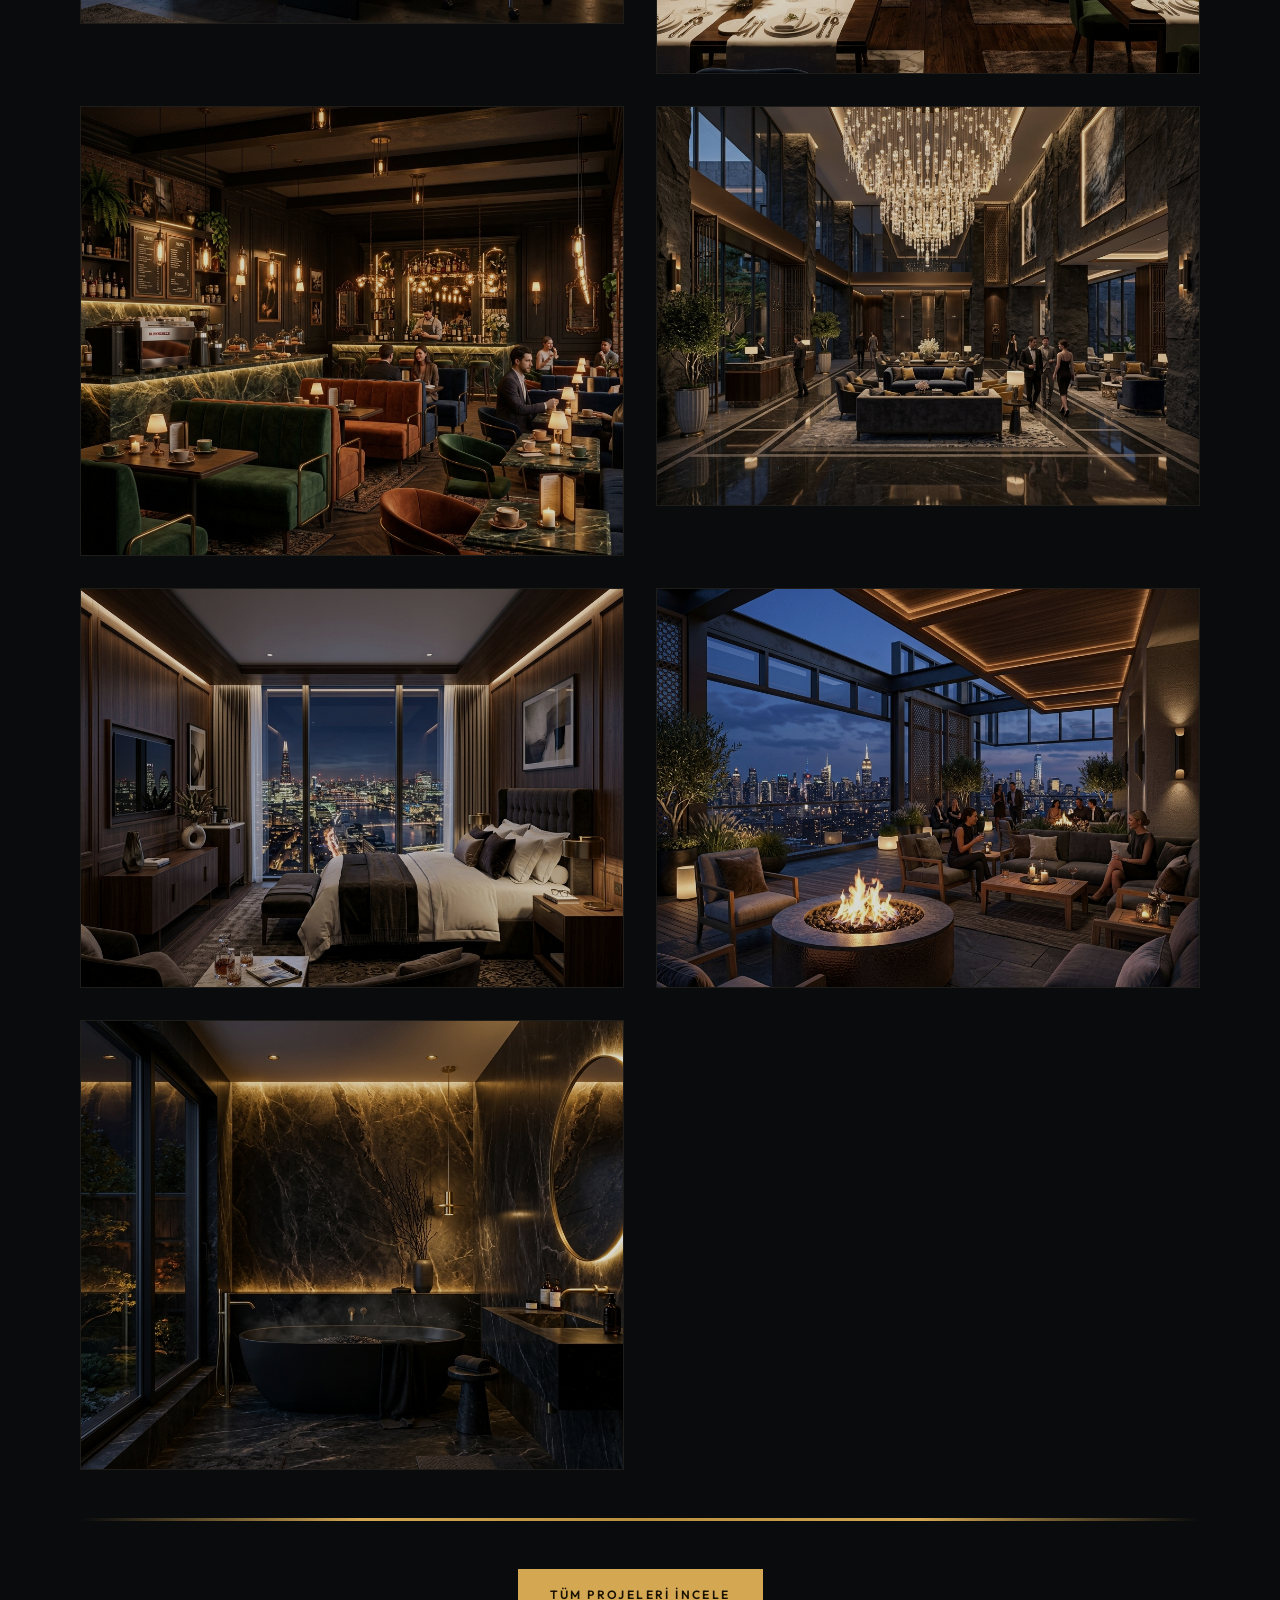
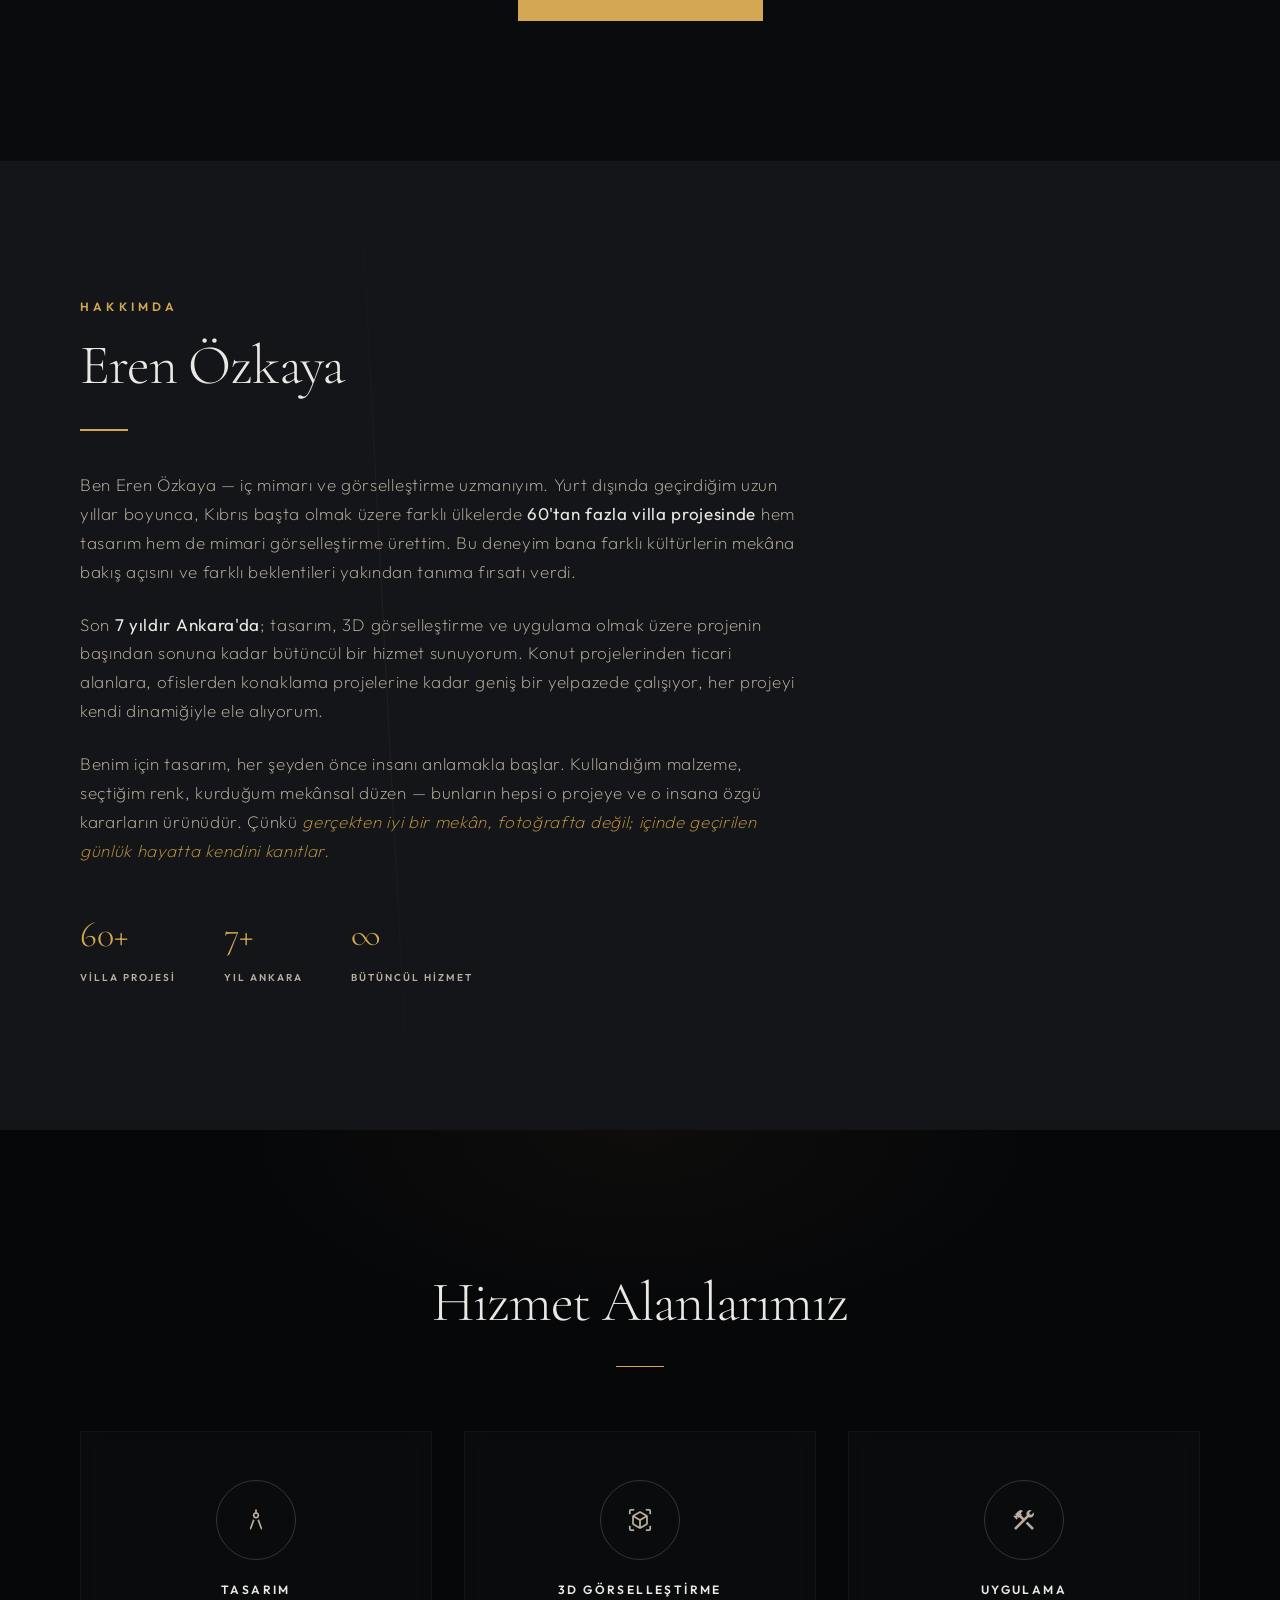
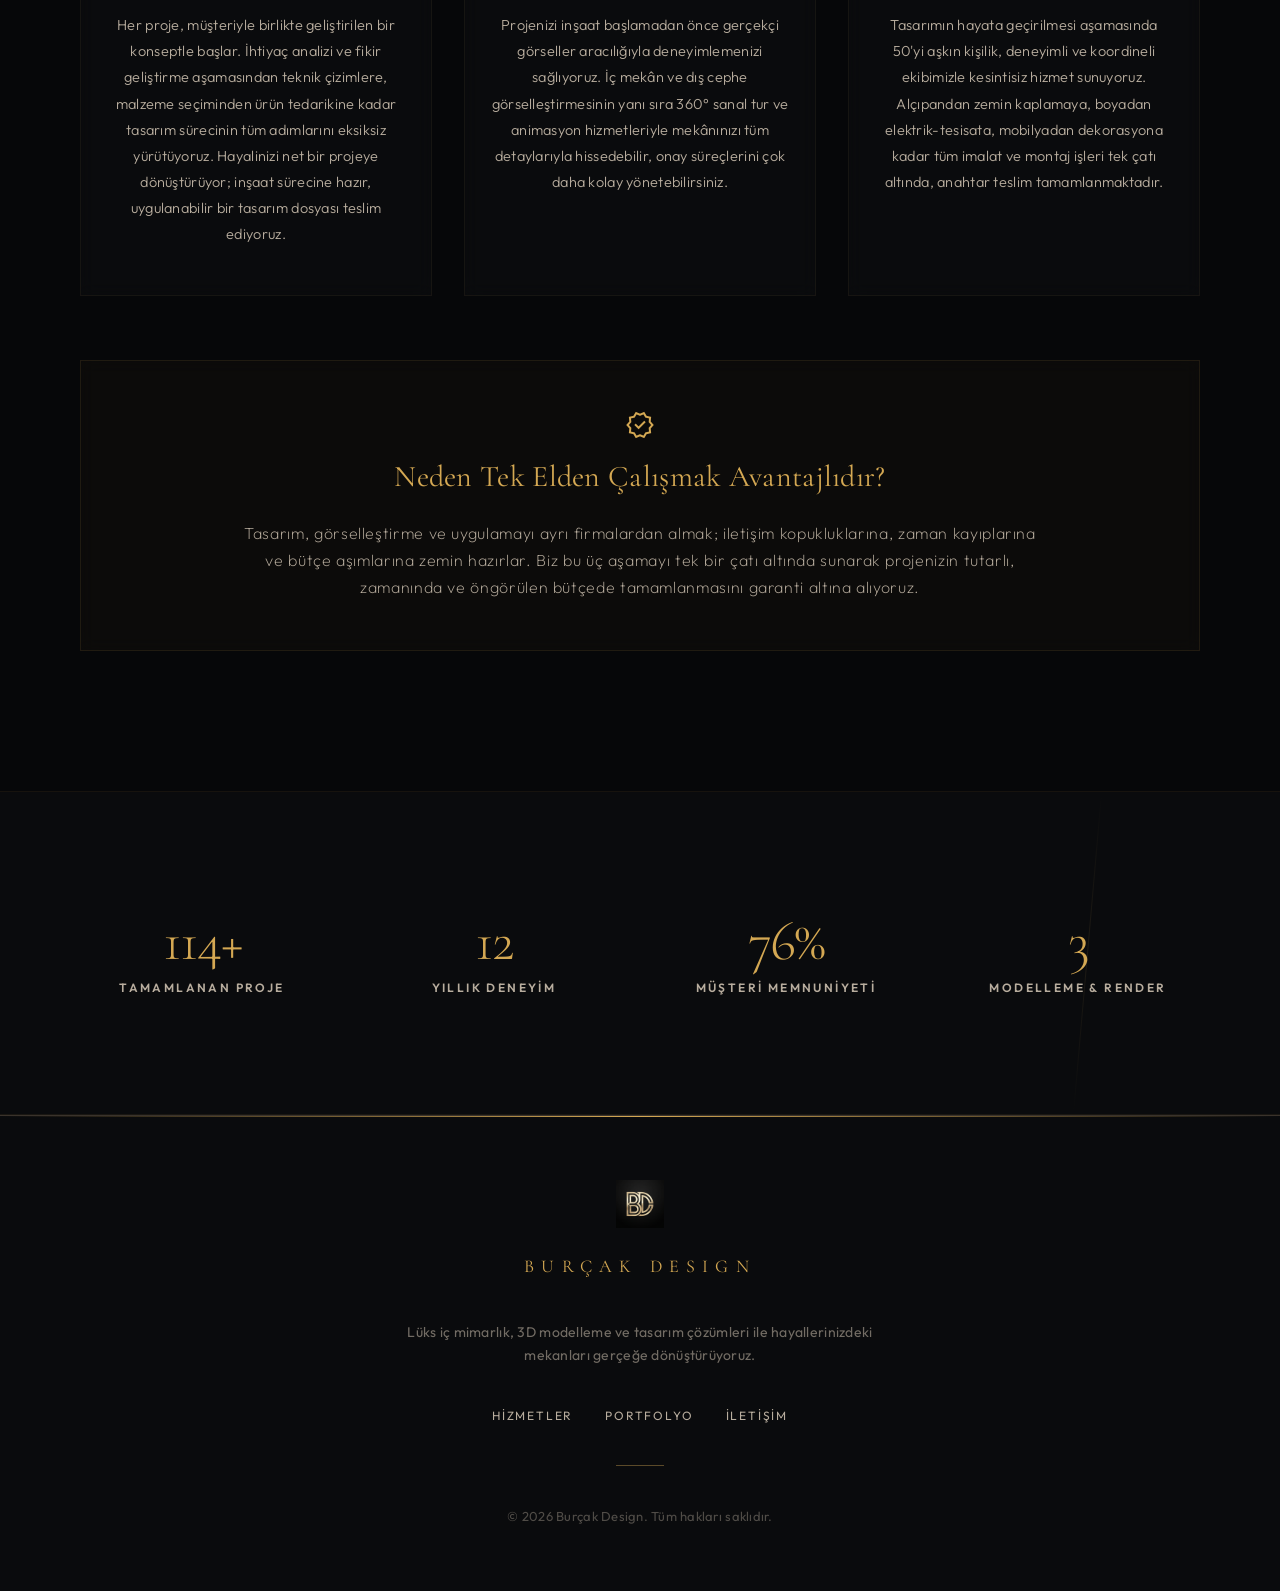
==== commit ff35dbec: "Cache nav in localStorage for instant display on page load" ====
--- a/index.html
+++ b/index.html
@@ -674,9 +674,13 @@
   bar.innerHTML = html;
 }
 
+// Anında göster (cache), sonra güncelle (server)
+const _cachedNav = localStorage.getItem('bd_nav');
+if (_cachedNav) { try { updateNav(JSON.parse(_cachedNav)); } catch(e) {} }
 db.collection('settings').doc('navigation').get({ source: 'server' }).then(doc => {
   if (doc.exists && doc.data().items && doc.data().items.length) {
     updateNav(doc.data().items);
+    localStorage.setItem('bd_nav', JSON.stringify(doc.data().items));
   }
 });
 
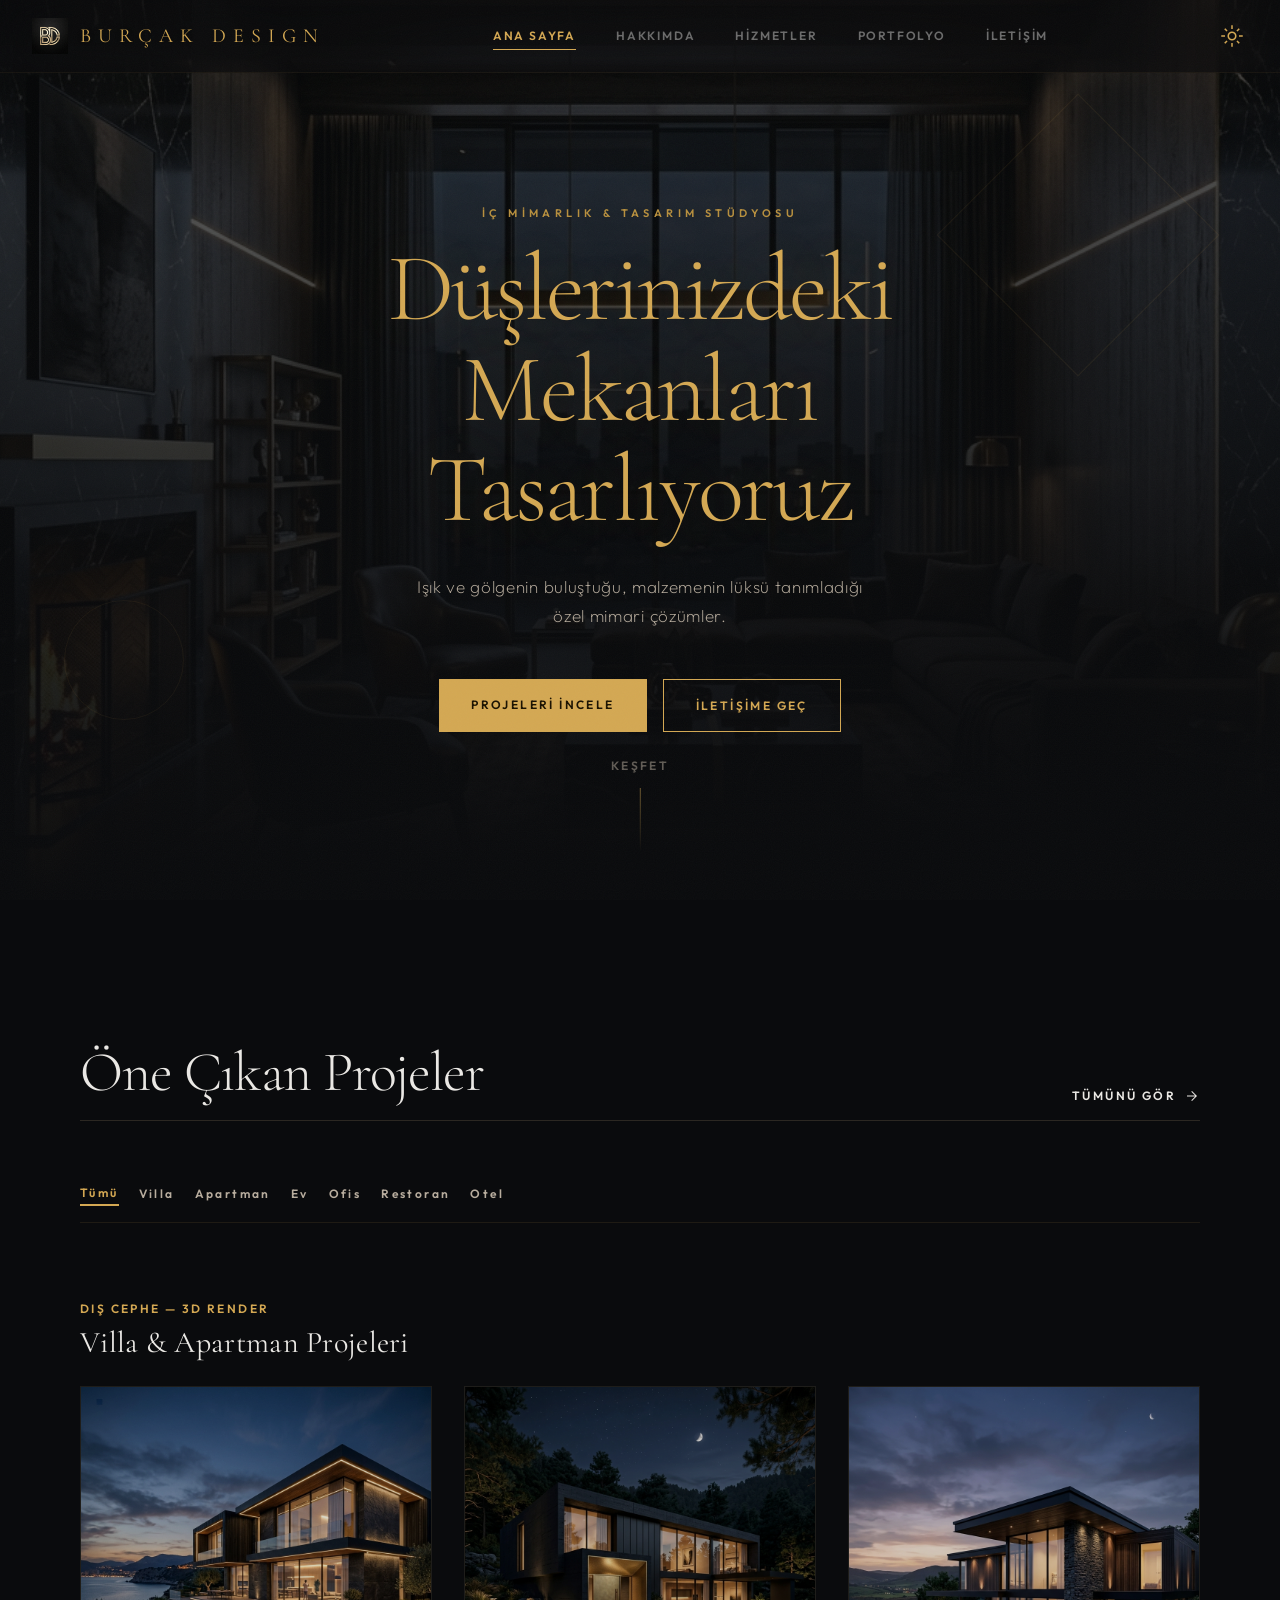
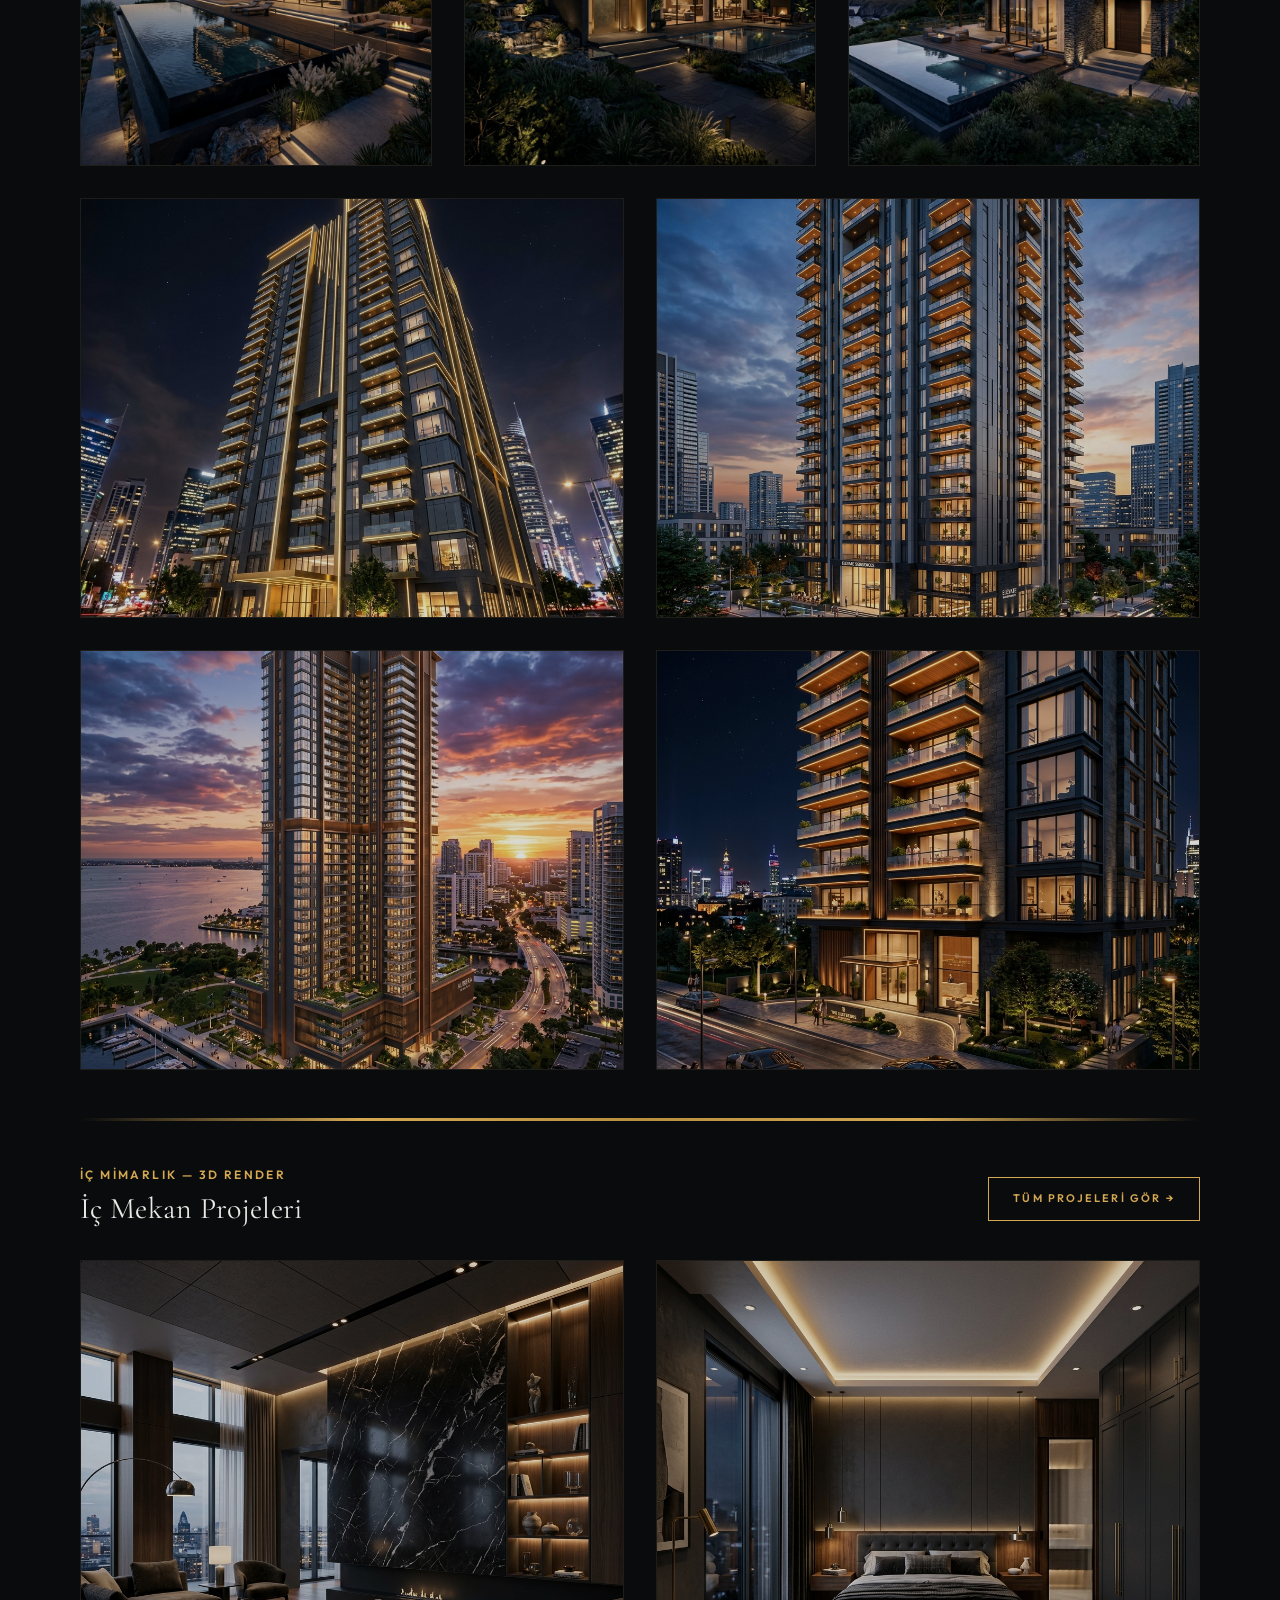
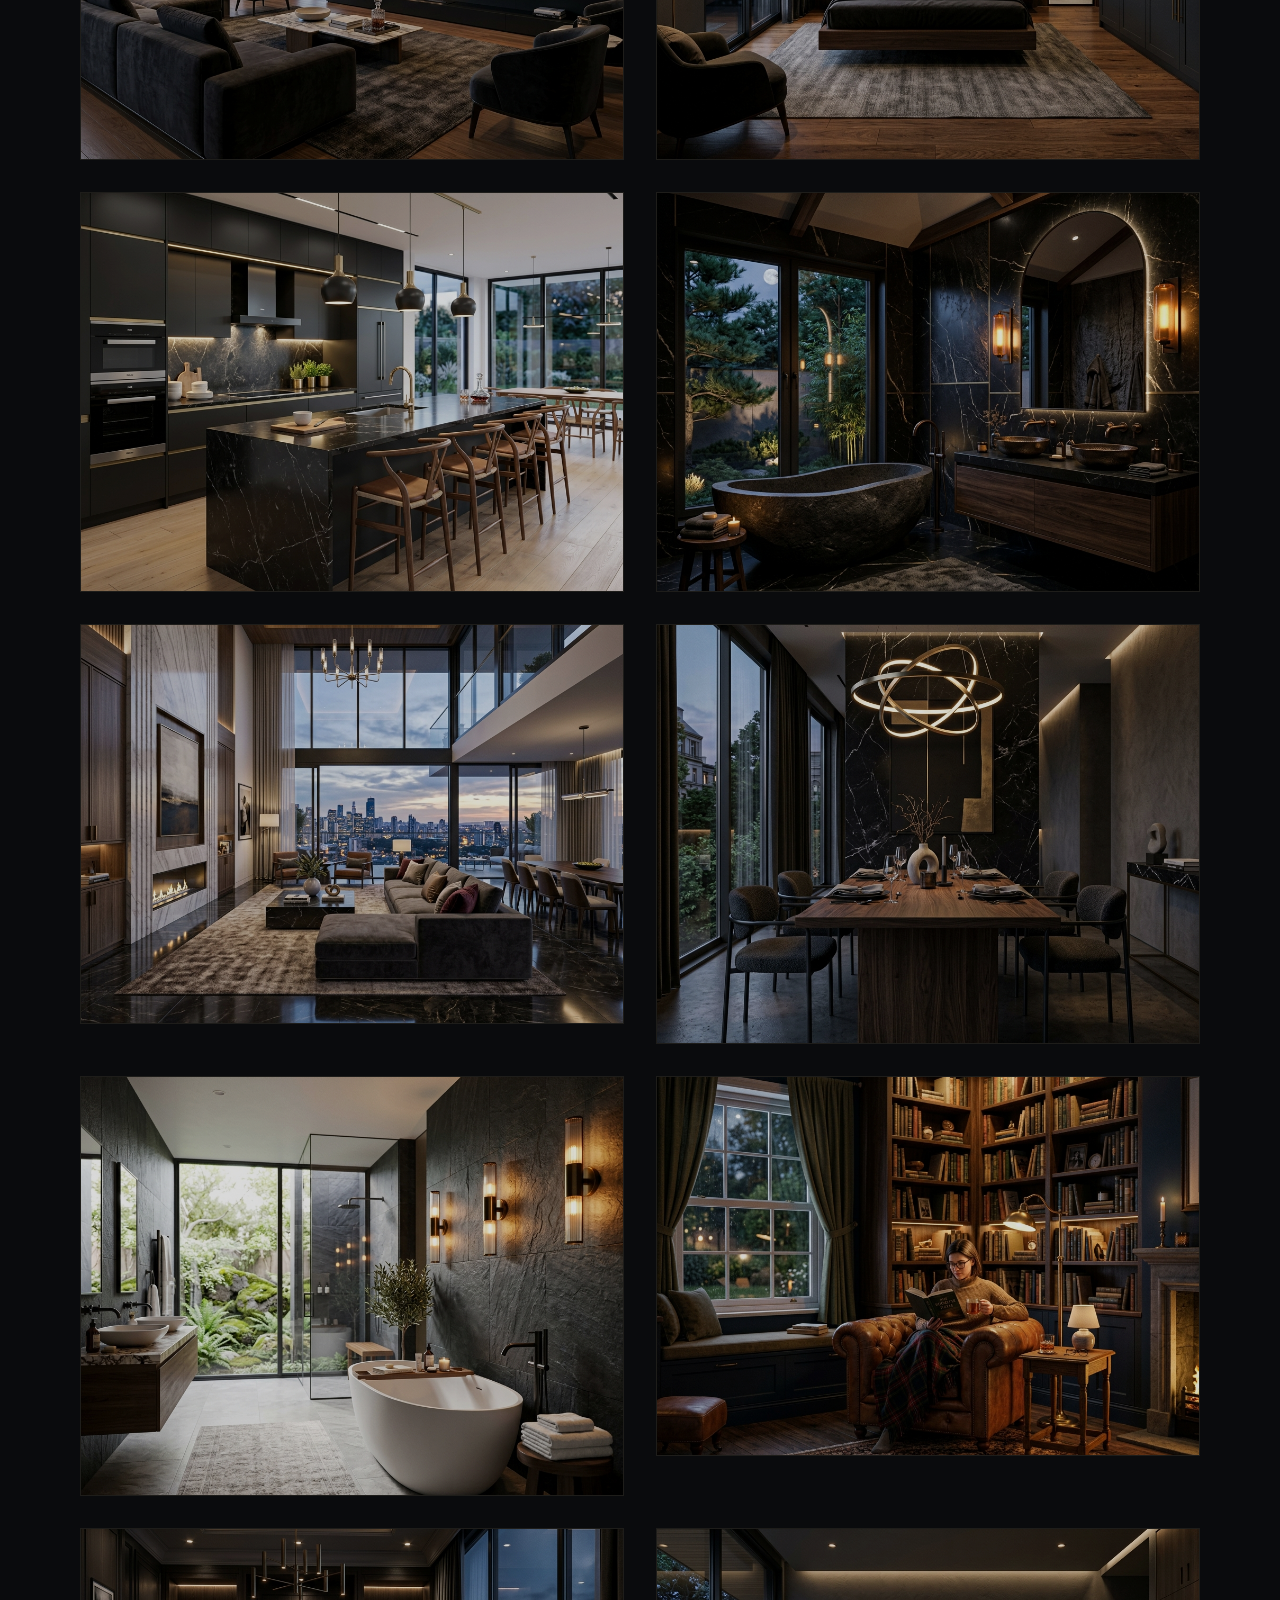
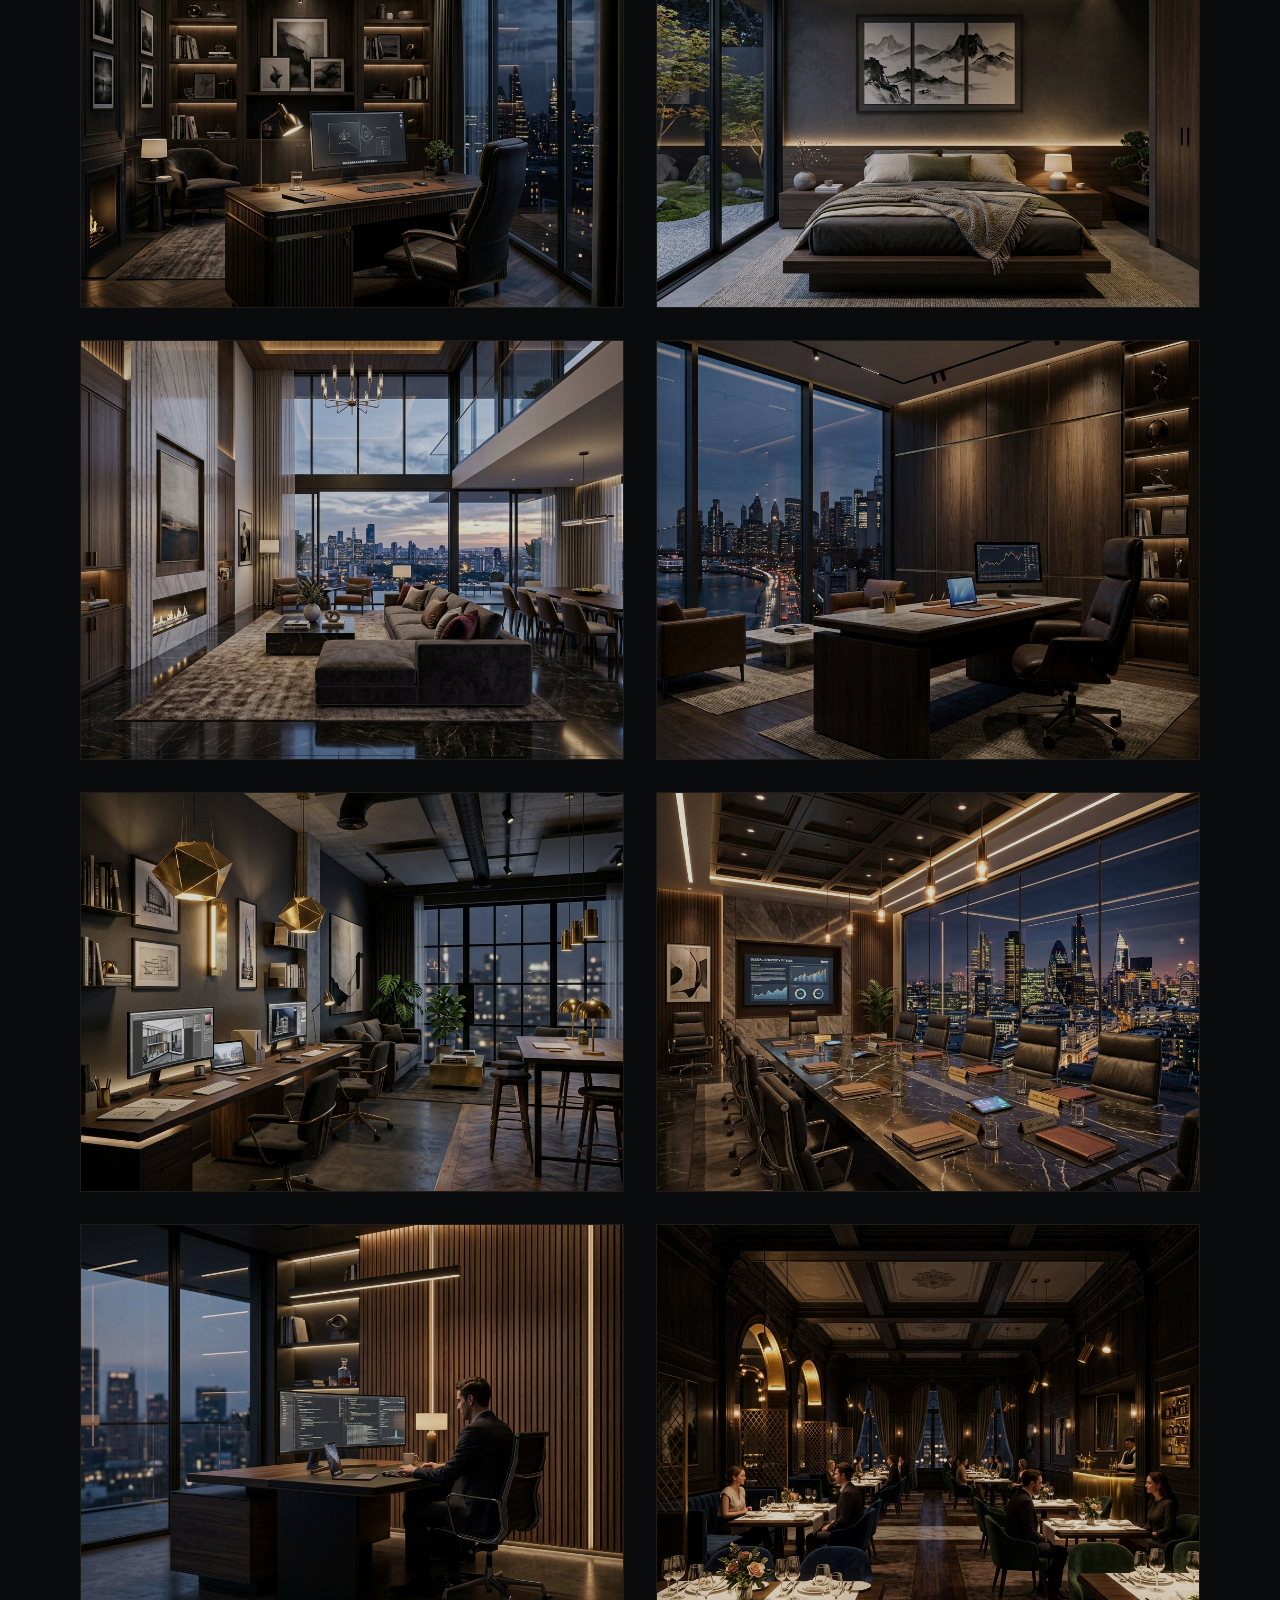
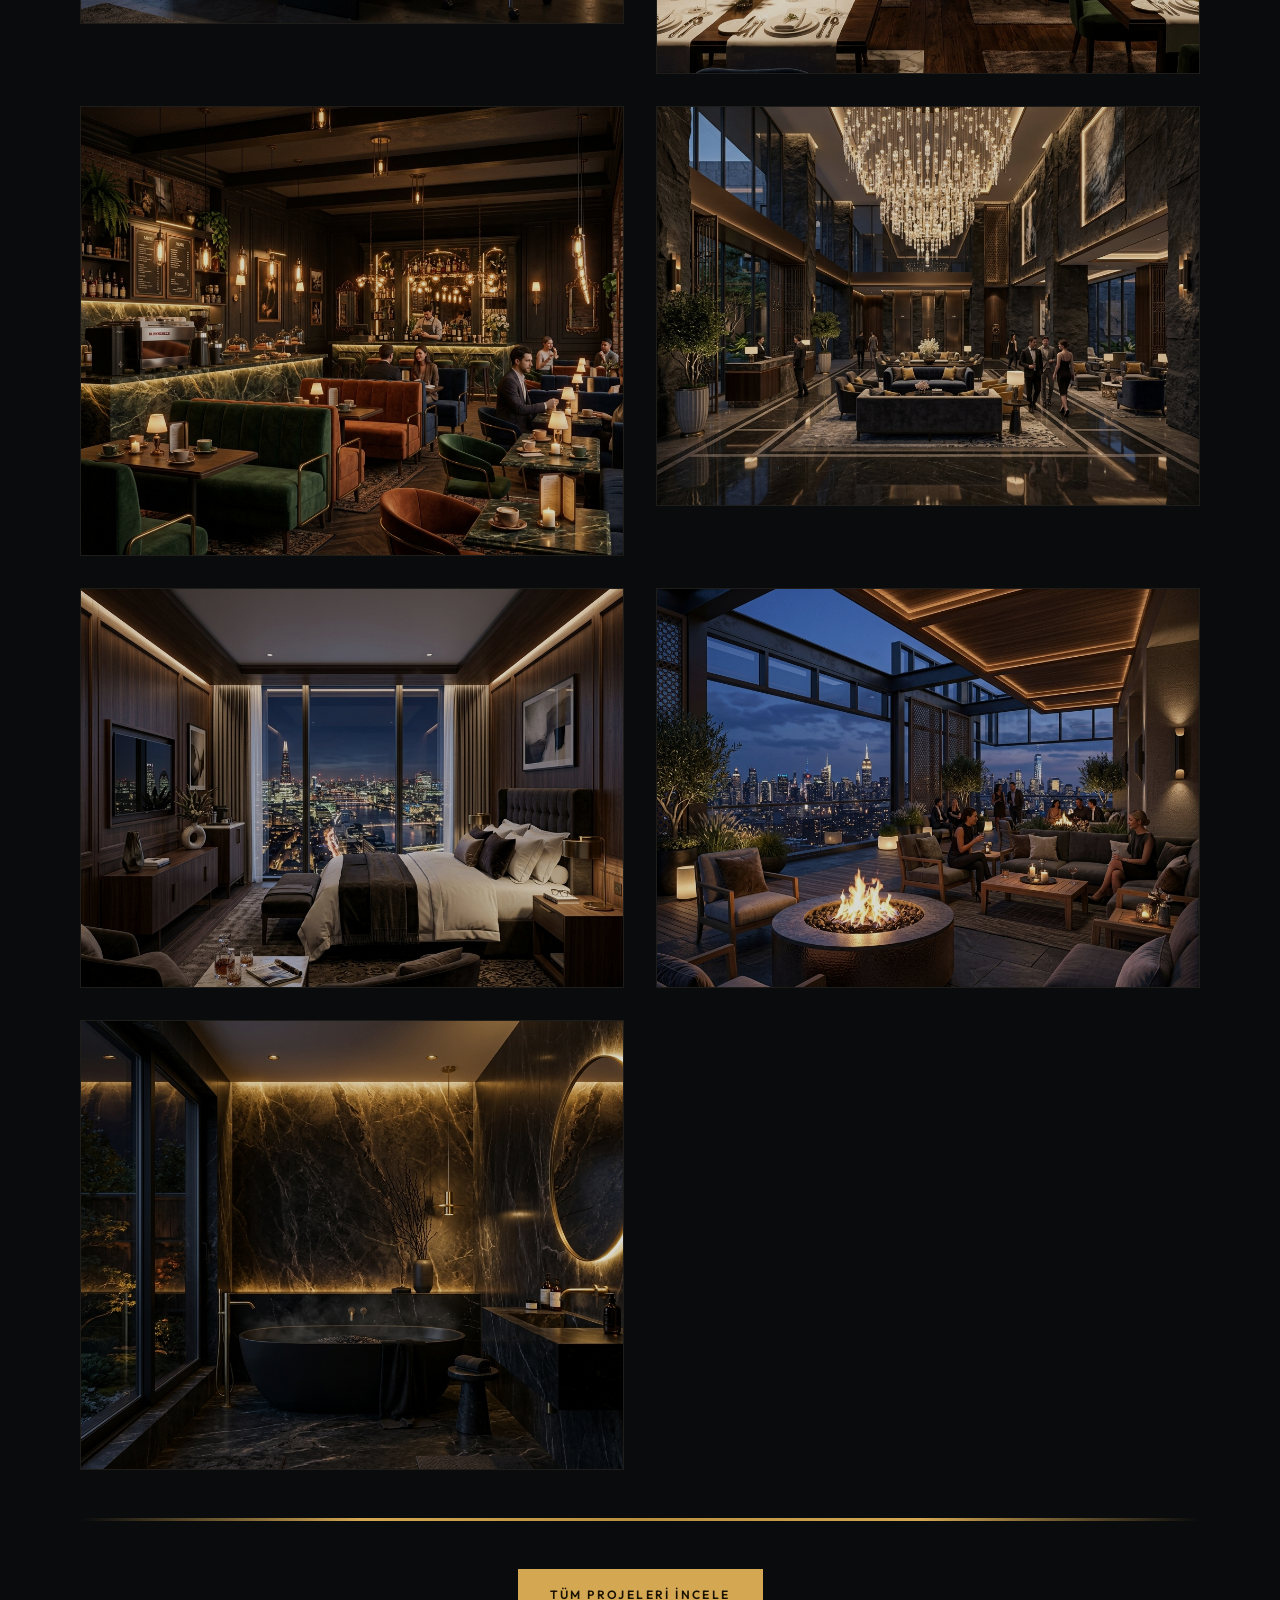
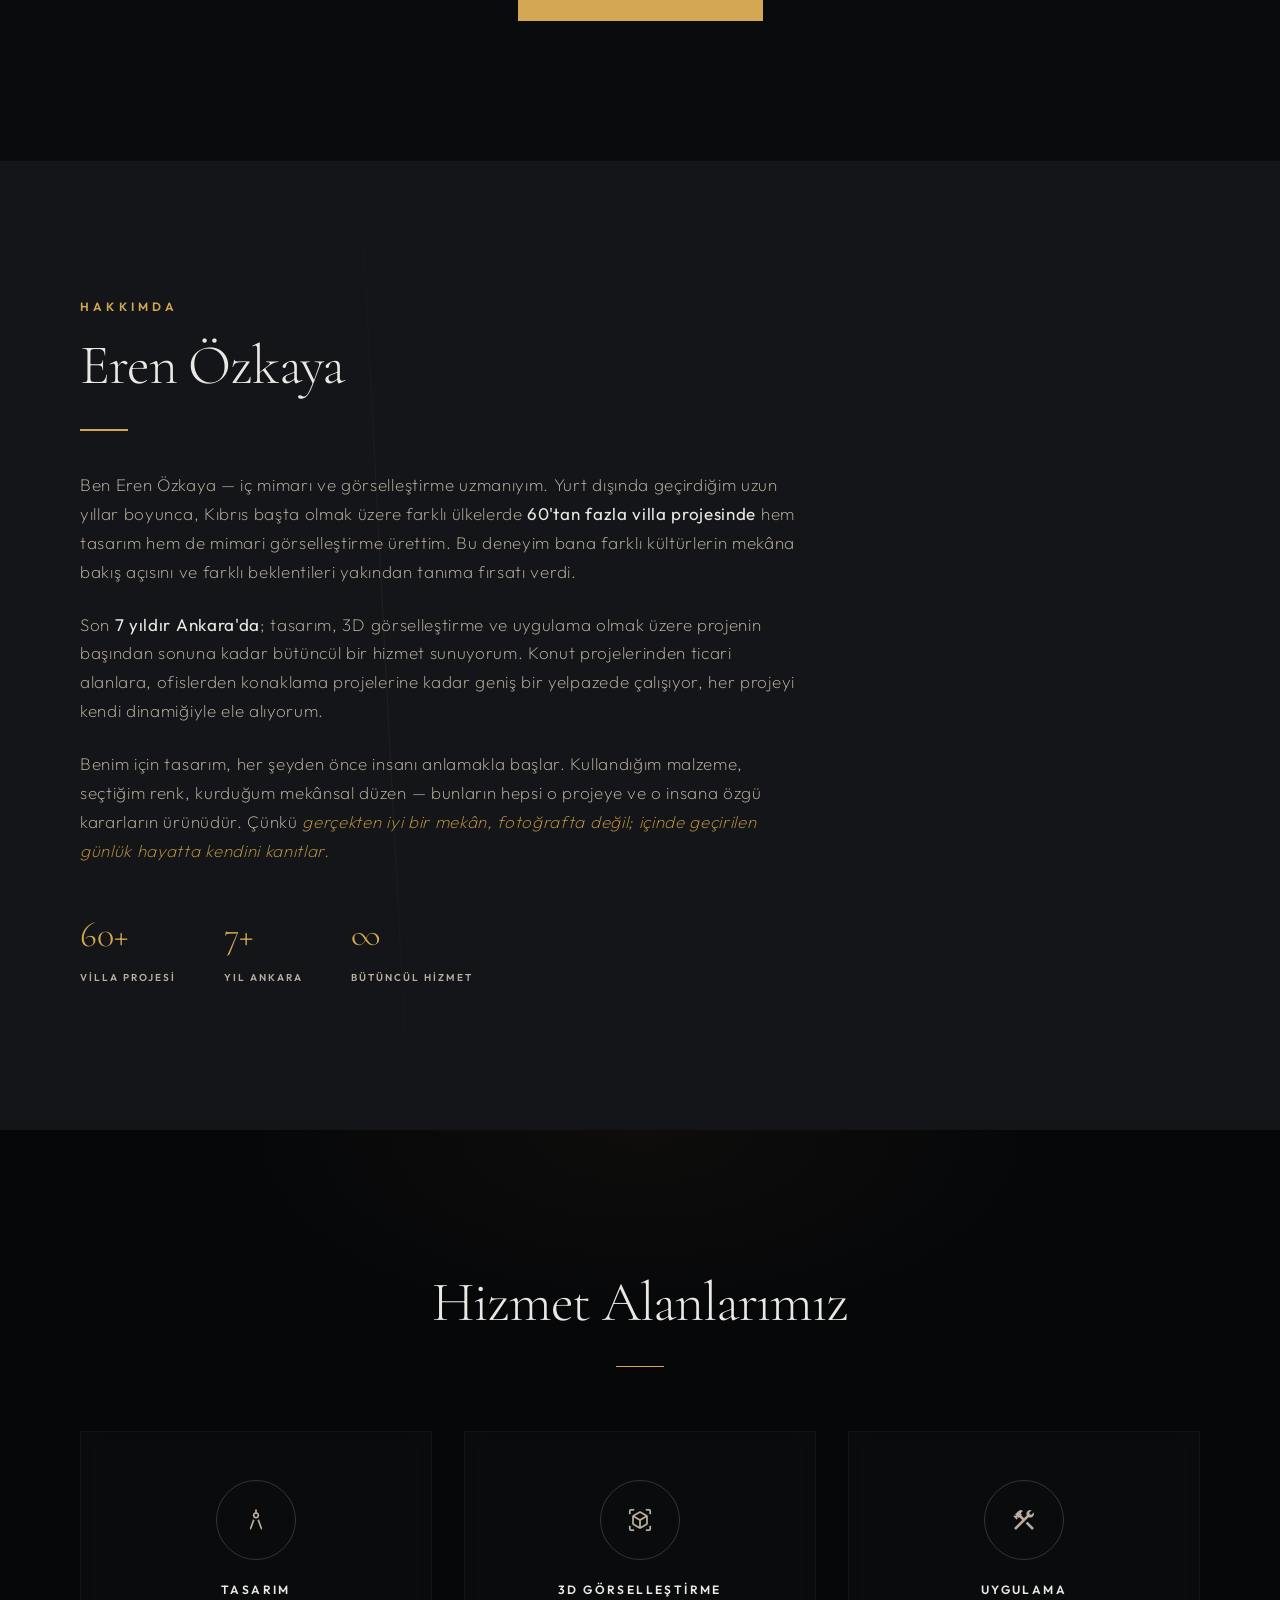
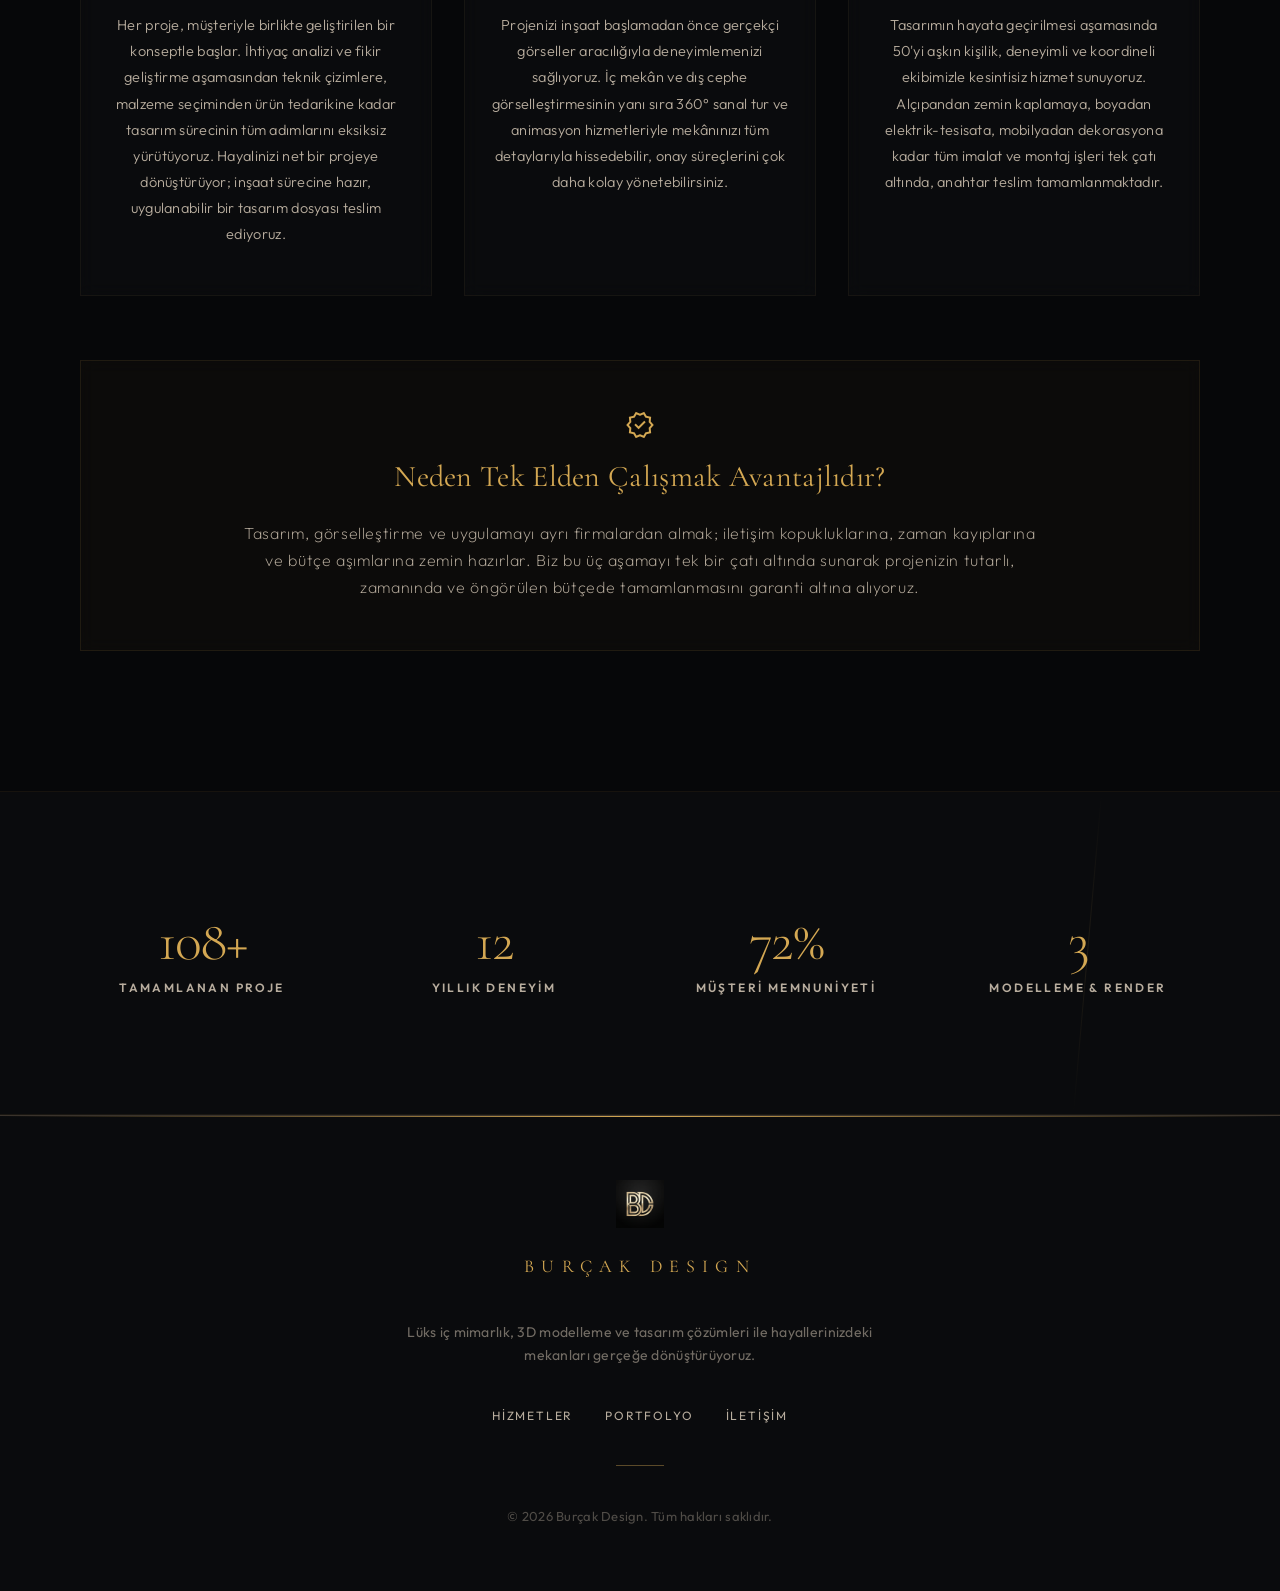
==== commit 3714a9bc: "Add light/dark theme toggle with localStorage persistence" ====
--- a/index.html
+++ b/index.html
@@ -6,6 +6,7 @@
   <title>Burçak Design — İç Mimarlık & Tasarım</title>
   <meta name="description" content="Burçak Design - Lüks iç mimarlık, 3D modelleme, tasarım ve tadilat hizmetleri. Düşlerinizdeki mekanları tasarlıyoruz."/>
   <link rel="stylesheet" href="styles.css"/>
+  <script src="theme.js"></script>
   <!-- Firebase SDK -->
   <script src="https://www.gstatic.com/firebasejs/9.23.0/firebase-app-compat.js"></script>
   <script src="https://www.gstatic.com/firebasejs/9.23.0/firebase-firestore-compat.js"></script>
@@ -41,7 +42,7 @@
       <a href="portfolyo.html">Portfolyo</a>
       <a href="iletisim.html">İletişim</a>
     </nav>
-    
+    <button id="theme-toggle" onclick="toggleTheme()" aria-label="Tema değiştir" style="color:var(--primary);font-size:22px;display:flex;align-items:center;padding:4px;transition:color 0.3s;"></button>
   </div>
 </header>
 
@@ -457,13 +458,7 @@
   const current = window.scrollY;
   
   // Header glass effect
-  if (current > 80) {
-    header.style.background = 'rgba(10,11,13,0.92)';
-    header.style.borderBottomColor = 'rgba(212,168,83,0.12)';
-  } else {
-    header.style.background = 'rgba(10,11,13,0.6)';
-    header.style.borderBottomColor = 'rgba(212,168,83,0.06)';
-  }
+  updateHeaderBg();
   
   // Hero parallax
   if (heroImg && current < window.innerHeight) {
--- a/styles.css
+++ b/styles.css
@@ -35,6 +35,70 @@
   --ease-luxe: cubic-bezier(0.23, 1, 0.32, 1);
 }
 
+/* === Light Theme === */
+[data-theme="light"] {
+  --bg: #f5f0e8;
+  --surface: #f5f0e8;
+  --surface-dim: #ede6da;
+  --surface-bright: #ffffff;
+  --surface-container-lowest: #faf7f2;
+  --surface-container-low: #ede6d8;
+  --surface-container: #e5dccf;
+  --surface-container-high: #d9cfc0;
+  --surface-container-highest: #cdc1af;
+  --on-surface: #1a1612;
+  --on-surface-variant: #4a4035;
+  --on-bg: #1a1612;
+  --primary: #b8860b;
+  --primary-container: #d4a853;
+  --primary-glow: rgba(184,134,11,0.12);
+  --on-primary: #fff8e8;
+  --on-primary-container: #fff3d0;
+  --outline: #8a7a6a;
+  --outline-variant: #c5b89a;
+  --secondary: #6a6460;
+  --inverse-surface: #1a1612;
+}
+
+[data-theme="light"] body::after { opacity: 0.015; }
+
+[data-theme="light"] .header {
+  background: rgba(245,240,232,0.82);
+  border-bottom-color: rgba(184,134,11,0.1);
+}
+
+[data-theme="light"] .mobile-nav {
+  background: rgba(245,240,232,0.98);
+}
+
+[data-theme="light"] .mobile-nav a {
+  color: var(--on-surface-variant);
+}
+
+[data-theme="light"] .bottom-nav {
+  background: rgba(245,240,232,0.96);
+  border-top-color: rgba(184,134,11,0.15);
+}
+
+[data-theme="light"] .bottom-nav a {
+  color: #8a7a6a;
+}
+
+[data-theme="light"] .header-nav a {
+  color: #8a7a6a;
+}
+
+[data-theme="light"] .hero-bg .gradient-overlay {
+  background: linear-gradient(175deg, transparent 10%, rgba(245,240,232,0.5) 45%, var(--bg) 90%);
+}
+
+[data-theme="light"] .footer {
+  background: #ede6d8;
+}
+
+[data-theme="light"] ::-webkit-scrollbar-track { background: var(--bg); }
+[data-theme="light"] ::-webkit-scrollbar-thumb { background: var(--outline-variant); }
+
 /* === Reset & Base === */
 *, *::before, *::after { box-sizing: border-box; margin: 0; padding: 0; }
 
